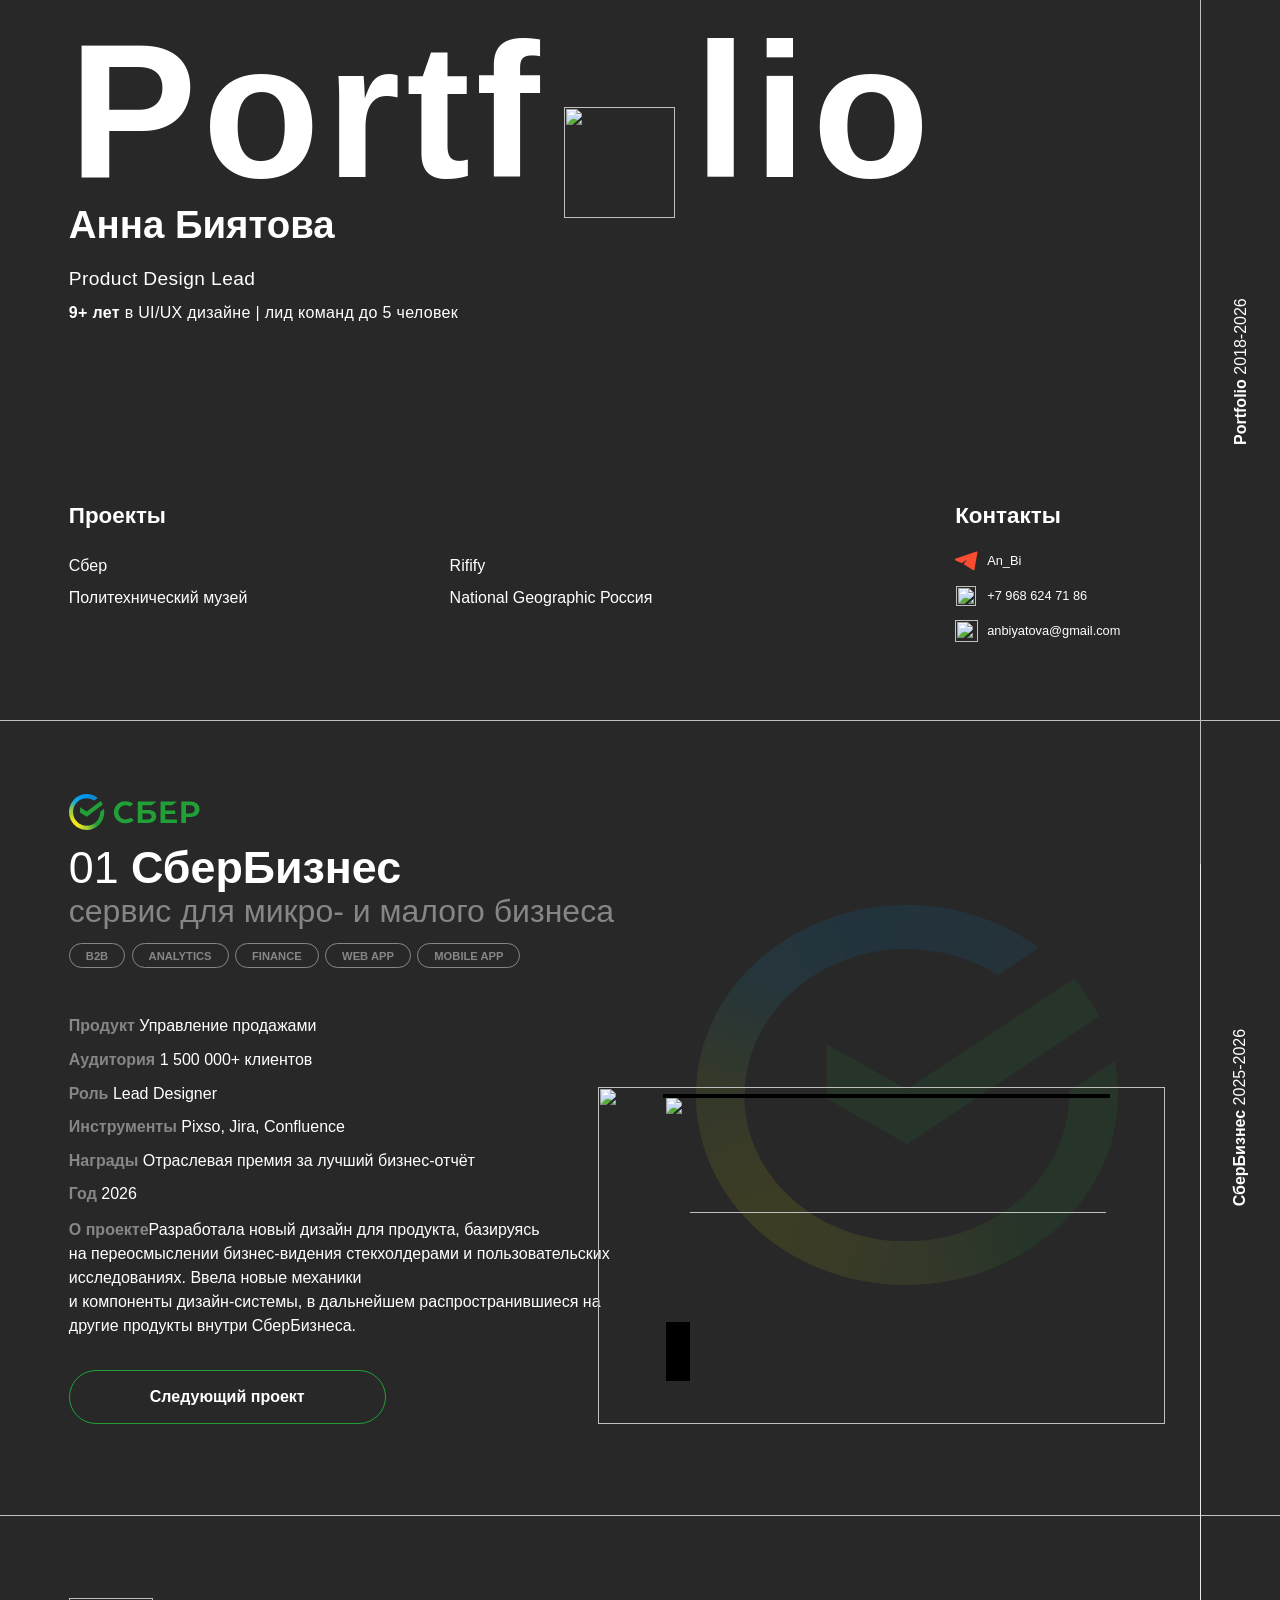
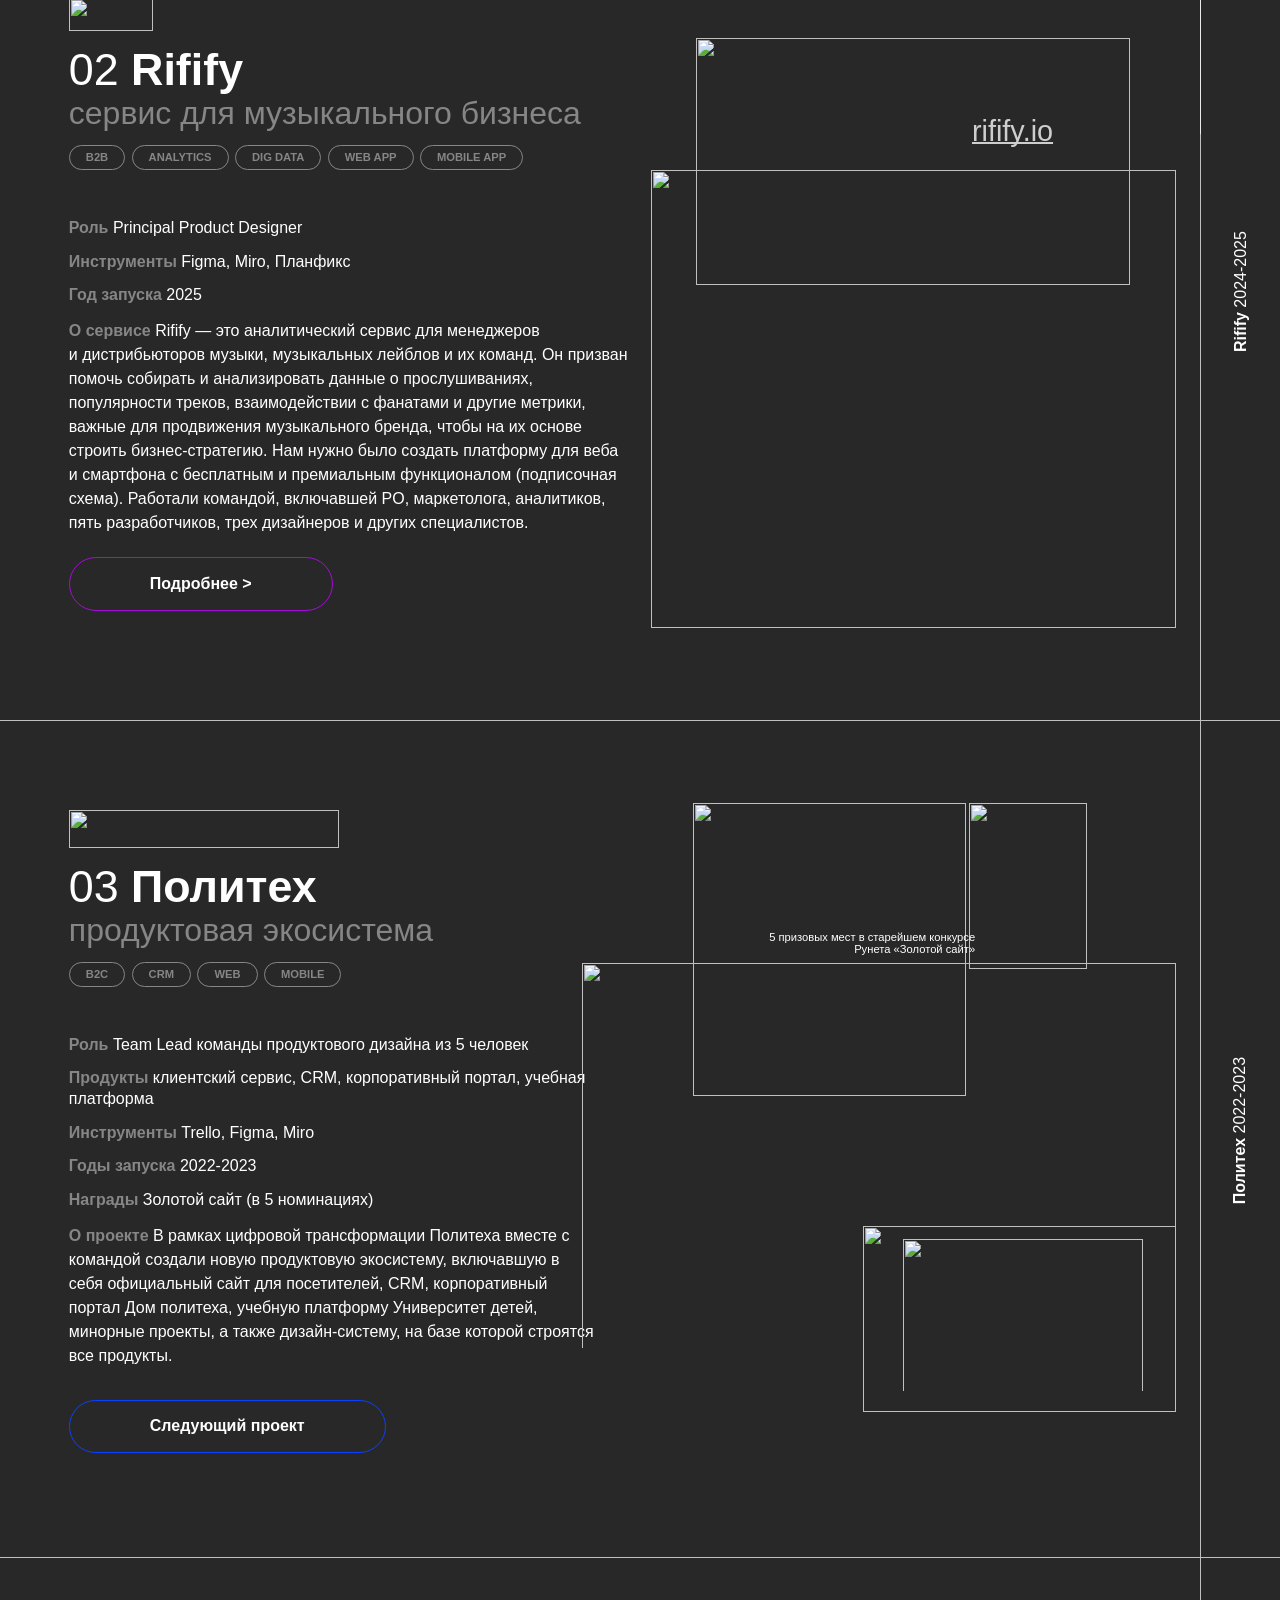
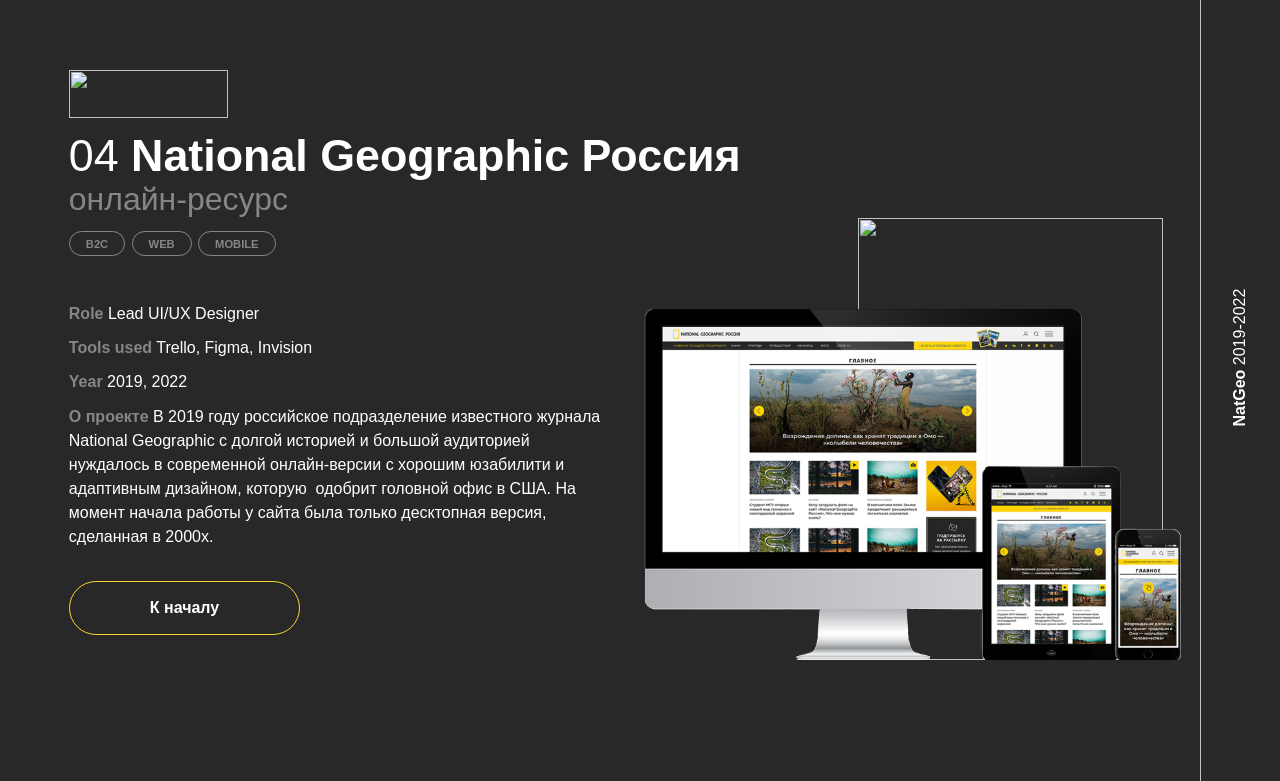
==== index.html @ c937d4e0 "Add portfolio pages and styles" ====
<!doctype html>
<html lang="ru">
<head>
<meta charset="utf-8">
<meta name="viewport" content="width=device-width,initial-scale=1">
<title>Анна Биятова — Portfolio</title>
<link rel="stylesheet" href="layout.css">
<link rel="stylesheet" href="site.css">
</head>
<body class="home" id="top">
<div class="viewport">
<main class="f1" data-node-id="2047:1017" data-name="Start">
<div class="f2" data-node-id="2047:1018">
<div class="f3">
<img alt="" class="f4" src="da7af852-7161-42c7-ad03-e3b5329ed89d.svg" />
</div>
</div>
<div class="f5" data-node-id="2047:1022">
<div class="f6">
<div class="f7">
<div class="f3">
<img alt="" class="f4" src="6fd80444-2861-4671-a090-51fae279c91d.svg" />
</div>
</div>
</div>
</div>
<div class="f8" data-node-id="2047:1023">
<div class="f6">
<div class="f7">
<div class="f3">
<img alt="" class="f4" src="6fd80444-2861-4671-a090-51fae279c91d.svg" />
</div>
</div>
</div>
</div>
<div class="f9" data-node-id="2047:1024">
<div class="f6">
<div class="f7">
<div class="f3">
<img alt="" class="f4" src="6fd80444-2861-4671-a090-51fae279c91d.svg" />
</div>
</div>
</div>
</div>
<div class="f10" data-node-id="2047:1025">
<div class="f6">
<div class="f7">
<div class="f3">
<img alt="" class="f4" src="6fd80444-2861-4671-a090-51fae279c91d.svg" />
</div>
</div>
</div>
</div>
<div class="f11" data-node-id="2047:1026">
<div class="f12">
<p class="f13"><span class="f14">Portfolio</span><span class="f15"> 2018-2026</span></p>
</div>
</div>
<div class="f16" data-node-id="2047:1027">
<div class="f3">
<img alt="" class="f4" src="08860b7c-ce26-485e-bb1d-e3747defd88d.svg" />
</div>
</div>
<div class="f17" data-node-id="2047:1028">
<div class="f12">
<p class="f13"><span class="f14">СберБизнес</span><span class="f15"> 2025-2026</span></p>
</div>
</div>
<div class="f18" data-node-id="2047:1029">
<div class="f3">
<img alt="" class="f4" src="da7af852-7161-42c7-ad03-e3b5329ed89d.svg" />
</div>
</div>
<div class="f19" data-node-id="2047:1030">
<div class="f12">
<p class="f13"><span class="f14">Rifify</span><span class="f15"> 2024-2025</span></p>
</div>
</div>
<div class="f20" data-node-id="2047:1031">
<div class="f3">
<img alt="" class="f4" src="da7af852-7161-42c7-ad03-e3b5329ed89d.svg" />
</div>
</div>
<div class="f21" data-node-id="2047:1032">
<div class="f12">
<p class="f13"><span class="f14">Политех</span><span class="f15"> 2022-2023</span></p>
</div>
</div>
<div class="f22" data-node-id="2047:1033">
<div class="f3">
<img alt="" class="f4" src="da7af852-7161-42c7-ad03-e3b5329ed89d.svg" />
</div>
</div>
<div class="f23" data-node-id="2047:1034">
<div class="f12">
<p class="f13"><span class="f14">NatGeo</span><span class="f15"> 2019-2022</span></p>
</div>
</div>
<div class="f24" data-node-id="2047:1035">
<div class="f25" data-node-id="2047:1036">
<div class="f26" data-node-id="2047:1037">
<div class="f27" data-node-id="2047:1038">
<div class="f28" data-node-id="2047:1039">
<div class="f26" data-node-id="2047:1040">
<h1 class="f29" data-node-id="2047:1041" aria-label="Portfolio"><span class="f30">Portf</span><span class="f31">   </span><span class="f30">lio</span></h1>
</div>
</div>
</div>
<div class="f32" data-node-id="2047:1042">
<div class="f33" data-node-id="2047:1044">
<p class="f34" data-node-id="2047:1045" style="font-variation-settings:&quot;CTGR&quot; 0, &quot;wdth&quot; 100">Анна Биятова</p><p class="f35" data-node-id="2047:1046">Product Design Lead</p>
</div>
<div class="f26" data-node-id="4001:382">
<p class="f36" data-node-id="4001:383"><span class="f37">9+ лет</span><span class="f15"> в UI/UX дизайне | лид команд до 5 человек</span></p>
</div>
</div>
</div>
<div class="f38" data-node-id="2047:1047"></div>
</div>
<div class="f39" data-node-id="2047:1055">
<div class="f40" data-node-id="2047:1056">
<div class="f41" data-node-id="2047:1057">
<p class="f42" data-node-id="2047:1058" style="font-variation-settings:&quot;CTGR&quot; 0, &quot;wdth&quot; 100">Проекты</p>
<div class="f43" data-node-id="2047:1059">
<p class="f44"><a href="#sber">Сбер</a></p><p class="f45"><a href="#polytech">Политехнический музей</a></p>
</div>
</div>
<div class="f46" data-node-id="2047:1060">
<p class="f47" data-node-id="2047:1061">Проекты</p>
<div class="f48" data-node-id="2047:1062">
<p class="f44"><a href="#rifify">Rifify</a></p><p class="f45"><a href="#natgeo">National Geographic Россия</a></p>
</div>
</div>
</div>
<div class="f49" data-node-id="2047:1063">
<p class="f50" data-node-id="2047:1064" style="font-variation-settings:&quot;CTGR&quot; 0, &quot;wdth&quot; 100">Контакты</p>
<div class="f51" data-node-id="2047:1065">
<a class="f52" href="https://t.me/An_Bi" data-node-id="2047:1066" target="_blank" rel="noopener noreferrer">
<div class="f53" data-node-id="2047:1067" data-name="telegram-svgrepo-com">
<img alt="" class="f54" src="001ab594-4d17-4b4a-ab7c-1ea03baa611d.svg" />
</div>
<div class="f55" data-node-id="2047:1069" data-name="link">
<p class="f56" data-node-id="I2047:1069;180:2139">An_Bi</p>
</div>
</a>
<a class="f52" href="https://api.whatsapp.com/send/?phone=79686247186&text&type=phone_number&app_absent=0" data-node-id="2047:1070" target="_blank" rel="noopener noreferrer">
<div class="f57" data-node-id="2047:1071" data-name="whatsapp-128-svgrepo-com">
<div class="f58" data-node-id="2047:1072" data-name="Page-1">
<div class="f58" data-node-id="2047:1073" data-name="Dribbble-Light-Preview">
<div class="f59" data-node-id="2047:1074" data-name="icons">
<img alt="" class="f54" src="ca8f4369-dca5-4f45-bd1b-74a5c559472d.svg" />
</div>
</div>
</div>
</div>
<div class="f60" data-node-id="2047:1076" data-name="link">
<p class="f61" data-node-id="I2047:1076;180:2139">+7 968 624 71 86</p>
</div>
</a>
<a class="f52" href="mailto:anbiyatova@gmail.com" data-node-id="2047:1077" target="_self">
<div class="f53" data-node-id="2047:1078" data-name="mail-svgrepo-com">
<img alt="" class="f54" src="e4c9ae43-b324-40a4-84cc-43823dce5b77.svg" />
</div>
<div class="f62" data-node-id="2047:1080" data-name="link">
<p class="f63" data-node-id="I2047:1080;180:2139">anbiyatova@gmail.com</p>
</div>
</a>
</div>
</div>
</div>
</div>
<div class="f64" data-node-id="2047:1081">
<img alt="" class="f54" src="06a53d5c-e60c-409f-b4ef-c276e2f2939c.svg" />
</div>
<section class="f65" data-node-id="2047:1093" data-name="hero" id="sber">
<div class="f66" data-node-id="2047:1094" data-name="title">
<div class="f67" data-node-id="2047:1095" data-name="sber-business-horizontal-logo 1">
<div class="f68" data-node-id="2047:1096" data-name="Group">
<img alt="" class="f54" src="17e12ea3-d202-43f3-8b96-3aa7c4c70700.svg" />
</div>
</div>
<div class="f69" data-node-id="2047:1104">
<p class="f70"><span class="f71" style="font-variation-settings:&quot;CTGR&quot; 0, &quot;wdth&quot; 100">01</span><span class="f72" style="font-variation-settings:&quot;CTGR&quot; 0, &quot;wdth&quot; 100">&nbsp;СберБизнес</span></p><p class="f73">сервис для микро- и малого бизнеса</p>
</div>
<div class="f74" data-node-id="2047:1105">
<div class="f75" data-node-id="2047:1106">
<p class="f76" data-node-id="2047:1107" style="font-variation-settings:&quot;wdth&quot; 100">B2В</p>
</div>
<div class="f75" data-node-id="2047:1108">
<p class="f76" data-node-id="2047:1109" style="font-variation-settings:&quot;wdth&quot; 100">ANALYTICS</p>
</div>
<div class="f75" data-node-id="2047:1110">
<p class="f76" data-node-id="2047:1111" style="font-variation-settings:&quot;wdth&quot; 100">FINANCE</p>
</div>
<div class="f75" data-node-id="2047:1112">
<p class="f76" data-node-id="2047:1113" style="font-variation-settings:&quot;wdth&quot; 100">WEB APP</p>
</div>
<div class="f75" data-node-id="2047:1114">
<p class="f76" data-node-id="2047:1115" style="font-variation-settings:&quot;wdth&quot; 100">MOBILE APP</p>
</div>
</div>
</div>
<div class="f77" data-node-id="2047:1116">
<div class="f78" data-node-id="2047:1117">
<div class="f79" data-node-id="2047:1118">
<p class="f80" data-node-id="2047:1119"><span class="f81">Продукт</span><span class="f82"> Управление продажами</span></p><p class="f80" data-node-id="2047:1120"><span class="f81">Аудитория </span><span class="f82">1 500 000+ клиентов</span></p><p class="f80" data-node-id="2047:1121"><span class="f81">Роль</span><span class="f82"> Lead Designer</span></p><p class="f80" data-node-id="2047:1122"><span class="f81">Инструменты</span><span class="f82"> Pixso, Jira, Confluence</span></p><p class="f80" data-node-id="2047:1123"><span class="f81">Награды</span><span class="f82"> Отраслевая премия за лучший бизнес-отчёт</span></p><p class="f80" data-node-id="2047:1124"><span class="f81">Год</span><span class="f82"> 2026</span></p><p class="f83" data-node-id="2047:1125"><span class="f84">О проекте</span><span class="f85">Разработала новый дизайн для продукта, базируясь на переосмыслении бизнес-видения стекхолдерами и пользовательских исследованиях. Ввела новые механики<br>и компоненты дизайн-системы, в дальнейшем распространившиеся на другие продукты внутри СберБизнеса.
</span></p>
</div>
<a class="f86" href="#rifify" data-node-id="2047:1126" data-name="button">
<p class="f87" data-node-id="I2047:1126;31:8">Следующий проект</p>
</a>
</div>
<div class="f88" data-node-id="2047:1127" data-name="Component 1">
<img alt="" class="f89" src="e1b7364a-5631-4567-bfed-008672aa1a80.png" />
<div class="f90" data-node-id="2047:1129" data-name="D_Main_last_update_1 2">
<div class="f91">
<img alt="" class="f92" src="4f2e4fcf-0163-44a6-a79d-120ae1b793f3.png" />
</div>
</div>
<div class="f93" data-node-id="2047:1130" data-name="D_Main_last_update_1 1">
<div class="f91">
<img alt="" class="f94" src="467f9134-5fda-4649-8f85-e2f0ce58d461.png" />
</div>
</div>
<div class="f95" data-node-id="2047:1131"></div>
<div class="f96" data-node-id="2047:1132"></div>
</div>
</div>
<div class="mobile-art" aria-hidden="true">
<div class="f64" data-art-node="2047:1081">
<img alt="" class="f54" src="06a53d5c-e60c-409f-b4ef-c276e2f2939c.svg" />
</div>
<div class="art-sber f88" data-art-node="2047:1127" data-name="Component 1">
<img alt="" class="f89" src="e1b7364a-5631-4567-bfed-008672aa1a80.png" />
<div class="f90" data-art-node="2047:1129" data-name="D_Main_last_update_1 2">
<div class="f91">
<img alt="" class="f92" src="4f2e4fcf-0163-44a6-a79d-120ae1b793f3.png" />
</div>
</div>
<div class="f93" data-art-node="2047:1130" data-name="D_Main_last_update_1 1">
<div class="f91">
<img alt="" class="f94" src="467f9134-5fda-4649-8f85-e2f0ce58d461.png" />
</div>
</div>
<div class="f95" data-art-node="2047:1131"></div>
<div class="f96" data-art-node="2047:1132"></div>
</div>
</div>
</section>
<div class="f97" data-node-id="2047:1133">
<img alt="" class="f54" height="139" src="f00d699c-cee5-4345-8985-4cddf7796972.png" width="139" />
</div>
<div class="f98" data-node-id="2047:1157">
<div class="f99" data-node-id="2047:1090" data-name="Group">
<img alt="" class="f54" src="ce92cae7-5cc9-4928-95b6-e8f95a93dc6c.svg" />
</div>
<div class="f100" data-node-id="2047:1159" data-name="iphoneWelcomeScreen 1">
<img alt="" class="f101" src="243d34ae-df99-4a51-b68a-6b4bcff3426e.png" />
</div>
</div>
<section class="f102" data-node-id="2047:1134" data-name="hero" id="rifify">
<div class="f66" data-node-id="2047:1135" data-name="title">
<div class="f103" data-node-id="2047:1136" data-name="logo">
<img alt="" class="f54" src="bb40cdf7-cda1-4123-b1cc-fa6afe7eec54.svg" />
</div>
<div class="f104" data-node-id="2047:1137">
<p class="f70"><span class="f71">02</span><span class="f72">&nbsp;Rifify</span></p><p class="f105">сервис для музыкального бизнеса</p>
</div>
<div class="f74" data-node-id="2047:1138">
<div class="f75" data-node-id="2047:1139">
<p class="f76" data-node-id="2047:1140" style="font-variation-settings:&quot;wdth&quot; 100">B2В</p>
</div>
<div class="f75" data-node-id="2047:1141">
<p class="f76" data-node-id="2047:1142" style="font-variation-settings:&quot;wdth&quot; 100">ANALYTICS</p>
</div>
<div class="f75" data-node-id="2047:1143">
<p class="f76" data-node-id="2047:1144" style="font-variation-settings:&quot;wdth&quot; 100">DIG DATA</p>
</div>
<div class="f75" data-node-id="2047:1145">
<p class="f76" data-node-id="2047:1146" style="font-variation-settings:&quot;wdth&quot; 100">WEB APP</p>
</div>
<div class="f75" data-node-id="2047:1147">
<p class="f76" data-node-id="2047:1148" style="font-variation-settings:&quot;wdth&quot; 100">MOBILE APP</p>
</div>
</div>
</div>
<div class="f106" data-node-id="2047:1149">
<div class="f107" data-node-id="2047:1150">
<div class="f79" data-node-id="2047:1151">
<p class="f108" data-node-id="2047:1152"><span class="f81">Роль</span><span class="f82"> Principal Product Designer</span></p><p class="f108" data-node-id="2047:1153"><span class="f81">Инструменты</span><span class="f82"> Figma, Miro, Планфикс</span></p><p class="f108" data-node-id="2047:1154"><span class="f81">Год запуска</span><span class="f82"> 2025</span></p><p class="f109" data-node-id="2047:1155"><span class="f84">О сервисе</span><span class="f85"> Rifify — это аналитический сервис для менеджеров и дистрибьюторов музыки, музыкальных лейблов и их команд. Он призван помочь собирать и анализировать данные о прослушиваниях, популярности треков, взаимодействии с фанатами и другие метрики, важные для продвижения музыкального бренда, чтобы на их основе строить бизнес-стратегию. Нам нужно было создать платформу для веба и смартфона с бесплатным и премиальным функционалом (подписочная схема). Работали командой, включавшей PO, маркетолога, аналитиков, пять разработчиков, трех дизайнеров и других специалистов.</span></p>
</div>
<a class="f110" href="rifify.html" data-node-id="2047:1156" data-name="button">
<p class="f87" data-node-id="I2047:1156;31:8">Подробнее &gt;</p>
</a>
</div>
</div>
<a class="f111" href="https://rifify.io" data-node-id="2047:1163" target="_blank" rel="noopener noreferrer">
<p class="f112">rifify.io</p>
</a>
<div class="mobile-art" aria-hidden="true">
<div class="f99" data-art-node="2047:1090" data-name="Group">
<img alt="" class="f54" src="ce92cae7-5cc9-4928-95b6-e8f95a93dc6c.svg" />
</div>
<div class="f100" data-art-node="2047:1159" data-name="iphoneWelcomeScreen 1">
<img alt="" class="f101" src="243d34ae-df99-4a51-b68a-6b4bcff3426e.png" />
</div>
</div>
</section>
<div class="f113" data-node-id="2047:1164" data-name="Vector">
<img alt="" class="f54" src="5a79a645-68f1-41d5-817a-1aee8416ebf0.svg" />
</div>
<section class="f114" data-node-id="2047:1165" data-name="поли" id="polytech">
<div class="f66" data-node-id="2047:1166" data-name="title">
<div class="f115" data-node-id="2047:1167" data-name="image-1de16db8-85b5-4d78-8180-da1f3745b1a0 1">
<img alt="" class="f89" src="de4b880d-7076-45f5-b7cd-0b7564033894.png" />
</div>
<div class="f69" data-node-id="2047:1168">
<p class="f70"><span class="f71" style="font-variation-settings:&quot;CTGR&quot; 0, &quot;wdth&quot; 100">03</span><span class="f72" style="font-variation-settings:&quot;CTGR&quot; 0, &quot;wdth&quot; 100">&nbsp;Политех</span></p><p class="f73">продуктовая экосистема</p>
</div>
<div class="f74" data-node-id="2047:1169">
<div class="f75" data-node-id="2047:1170">
<p class="f76" data-node-id="2047:1171" style="font-variation-settings:&quot;wdth&quot; 100">B2C</p>
</div>
<div class="f75" data-node-id="2047:1172">
<p class="f76" data-node-id="2047:1173" style="font-variation-settings:&quot;wdth&quot; 100">CRM</p>
</div>
<div class="f75" data-node-id="2047:1174">
<p class="f76" data-node-id="2047:1175" style="font-variation-settings:&quot;wdth&quot; 100">WEB</p>
</div>
<div class="f75" data-node-id="2047:1176">
<p class="f76" data-node-id="2047:1177" style="font-variation-settings:&quot;wdth&quot; 100">MOBILE</p>
</div>
</div>
</div>
<div class="f116" data-node-id="2047:1178">
<div class="f79" data-node-id="2051:1266">
<p class="f80" data-node-id="2047:1179"><span class="f81">Роль</span><span class="f82"> Team Lead команды продуктового дизайна из 5 человек</span></p><p class="f80" data-node-id="2047:1180"><span class="f81">Продукты</span><span class="f82"> клиентский сервис, CRM, корпоративный портал, учебная платформа</span></p><p class="f80" data-node-id="2047:1181"><span class="f81">Инструменты</span><span class="f82"> Trello, Figma, Miro</span></p><p class="f80" data-node-id="2047:1182"><span class="f81">Годы запуска</span><span class="f82"> 2022-2023</span></p><p class="f80" data-node-id="2047:1183"><span class="f81">Награды</span><span class="f82"> Золотой сайт (в 5 номинациях)</span></p><p class="f80" data-node-id="2047:1184"><span class="f84">О проекте</span><span class="f85"> В рамках цифровой трансформации Политеха вместе с командой создали новую продуктовую экосистему, включавшую в себя официальный сайт для посетителей, CRM, корпоративный портал Дом политеха, учебную платформу Университет детей, минорные проекты, а также дизайн-систему, на базе которой строятся все продукты.</span></p>
</div>
<a class="f117" href="#natgeo" data-node-id="2047:1185" data-name="button">
<p class="f87" data-node-id="I2047:1185;31:8">Следующий проект</p>
</a>
</div>
<div class="mobile-art" aria-hidden="true">
<div class="f118" data-art-node="2051:1270" data-name="поли">
<div class="f119" data-art-node="2047:1019" data-name="поли лого">
<img alt="" class="f54" src="a3772767-14fb-483c-8dc1-031ba56a9eb6.svg" />
</div>
<div class="f118" data-art-node="2051:1269">
<div class="f120" data-art-node="2047:1160" data-name="image-f754097a-fd1a-43c1-a471-1ed058cca6fb 1">
<div class="f91">
<img alt="" class="f121" src="8bb0ec66-418c-496b-a155-def0eb232dc6.png" />
</div>
</div>
<div class="f122" data-art-node="2047:1161" data-name="image-715d4e4f-3738-4189-bc31-2fa781661f53 1">
<img alt="" class="f89" src="d41c2b55-ba94-4453-8811-97d557f66e8d.png" />
</div>
<p class="f123" data-art-node="2047:1162" style="font-variation-settings:&quot;wdth&quot; 100"><span class="f124">5 призовых мест в старейшем конкурсе Рунета «Золотой сайт</span><span class="f124">»</span></p>
</div>
<div class="f125" data-art-node="2047:1186" data-name="Component 1">
<img alt="" class="f89" src="30738373-e40d-4c0f-a5ce-83058ffbd4fb.png" />
<div class="f126" data-art-node="2047:1188" data-name="D_Main_last_update_1 1">
<div class="f91">
<img alt="" class="f127" src="6afc70b4-7538-4f74-ad9f-6e13954ba963.png" />
</div>
</div>
</div>
</div>
</div>
</section>
<div class="f118" data-node-id="2051:1270" data-name="поли">
<div class="f119" data-node-id="2047:1019" data-name="поли лого">
<img alt="" class="f54" src="a3772767-14fb-483c-8dc1-031ba56a9eb6.svg" />
</div>
<div class="f118" data-node-id="2051:1269">
<div class="f120" data-node-id="2047:1160" data-name="image-f754097a-fd1a-43c1-a471-1ed058cca6fb 1">
<div class="f91">
<img alt="" class="f121" src="8bb0ec66-418c-496b-a155-def0eb232dc6.png" />
</div>
</div>
<div class="f122" data-node-id="2047:1161" data-name="image-715d4e4f-3738-4189-bc31-2fa781661f53 1">
<img alt="" class="f89" src="d41c2b55-ba94-4453-8811-97d557f66e8d.png" />
</div>
<p class="f123" data-node-id="2047:1162" style="font-variation-settings:&quot;wdth&quot; 100"><span class="f124">5 призовых мест в старейшем конкурсе Рунета «Золотой сайт</span><span class="f124">»</span></p>
</div>
<div class="f125" data-node-id="2047:1186" data-name="Component 1">
<img alt="" class="f89" src="30738373-e40d-4c0f-a5ce-83058ffbd4fb.png" />
<div class="f126" data-node-id="2047:1188" data-name="D_Main_last_update_1 1">
<div class="f91">
<img alt="" class="f127" src="6afc70b4-7538-4f74-ad9f-6e13954ba963.png" />
</div>
</div>
</div>
</div>
<section class="f128" data-node-id="2047:1189" id="natgeo">
<div class="f66" data-node-id="2047:1190" data-name="title">
<div class="f129" data-node-id="2047:1191" data-name="National-Geographic-Logo 1">
<img alt="" class="f54" src="5b05ecb6-cba3-44dd-aba5-63c8cee34114.svg" />
</div>
<div class="f69" data-node-id="2047:1194">
<p class="f70"><span class="f71" style="font-variation-settings:&quot;CTGR&quot; 0, &quot;wdth&quot; 100">04</span><span class="f72" style="font-variation-settings:&quot;CTGR&quot; 0, &quot;wdth&quot; 100">&nbsp;National Geographic Россия</span></p><p class="f73">онлайн-ресурс</p>
</div>
<div class="f74" data-node-id="2047:1195">
<div class="f75" data-node-id="2047:1196">
<p class="f76" data-node-id="2047:1197" style="font-variation-settings:&quot;wdth&quot; 100">B2C</p>
</div>
<div class="f75" data-node-id="2047:1198">
<p class="f76" data-node-id="2047:1199" style="font-variation-settings:&quot;wdth&quot; 100">WEB</p>
</div>
<div class="f75" data-node-id="2047:1200">
<p class="f76" data-node-id="2047:1201" style="font-variation-settings:&quot;wdth&quot; 100">MOBILE</p>
</div>
</div>
</div>
<div class="f130" data-node-id="2047:1202">
<div class="f79" data-node-id="2051:1267">
<p class="f108" data-node-id="2047:1203"><span class="f81">Role</span><span class="f82"> Lead UI/UX Designer</span></p><p class="f108" data-node-id="2047:1204"><span class="f81">Tools used</span><span class="f82"> Trello, Figma, Invision</span></p><p class="f108" data-node-id="2047:1205"><span class="f81">Year</span><span class="f82"> 2019, 2022</span></p><p class="f131" data-node-id="2047:1206"><span class="f84">О проекте</span><span class="f85"> В 2019 году российское подразделение известного журнала National Geographic с долгой историей и большой аудиторией нуждалось в современной онлайн-версии с хорошим юзабилити и адаптивным дизайном, которую  одобрит головной офис в США. На момент начала работы у сайта была только десктопная версия, сделанная в 2000х.</span></p>
</div>
<a class="f132" href="#top" data-node-id="2047:1207" data-name="button">
<p class="f87" data-node-id="I2047:1207;31:8">К началу</p>
</a>
</div>
<div class="f133" data-node-id="2047:1208" data-name="FireShot Capture 022 - Anna Biyatova - [readymag.website] 1">
<div class="f91">
<img alt="" class="f134" src="0546d998-2a47-49d7-b6d1-1dd16161e6b9.png" />
</div>
</div>
<div class="mobile-art" aria-hidden="true">
<div class="f113" data-art-node="2047:1164" data-name="Vector">
<img alt="" class="f54" src="5a79a645-68f1-41d5-817a-1aee8416ebf0.svg" />
</div>
<div class="art-natgeo f133" data-art-node="2047:1208" data-name="FireShot Capture 022 - Anna Biyatova - [readymag.website] 1">
<div class="f91">
<img alt="" class="f134" src="0546d998-2a47-49d7-b6d1-1dd16161e6b9.png" />
</div>
</div>
</div>
</section>
</main>
</div>
</body>
</html>
---- layout.css ----
.f1{background-color:var(--black,#282828);position:relative;width:100%;height:100%}
.f2{position:absolute;height:67.5cqw;left:calc(100% - 6.25cqw);top:0;width:0}
.f3{position:absolute;inset:0 -0.03125cqw}
.f4{display:block;max-width:none;width:100%;height:100%}
.f5{position:absolute;display:flex;height:0;align-items:center;justify-content:center;left:0;top:56.25cqw;width:120.625cqw}
.f6{flex:none;rotate:90deg}
.f7{height:120.625cqw;position:relative;width:0}
.f8{position:absolute;display:flex;height:0;align-items:center;justify-content:center;left:0;top:118.375cqw;width:120.625cqw}
.f9{position:absolute;display:flex;height:0;align-items:center;justify-content:center;left:0;top:181.25cqw;width:120.625cqw}
.f10{position:absolute;display:flex;height:0;align-items:center;justify-content:center;left:0;top:246.625cqw;width:120.625cqw}
.f11{position:absolute;display:flex;height:12.125cqw;align-items:center;justify-content:center;left:calc(100% - 3.875cqw);top:23cqw;width:1.5cqw}
.f12{rotate:-90deg;flex:none}
.f13{word-break:break-word;font-family:"Inter", sans-serif;font-weight:400;line-height:0;font-style:normal;position:relative;font-size:1.25cqw;color:white;white-space:nowrap}
.f14{font-family:"Inter", sans-serif;font-weight:700;line-height:1.2}
.f15{line-height:1.2}
.f16{position:absolute;height:68cqw;left:calc(100% - 6.25cqw);top:67.5cqw;width:0}
.f17{position:absolute;display:flex;height:14.75cqw;align-items:center;justify-content:center;left:calc(100% - 3.875cqw);top:79.9375cqw;width:1.5cqw}
.f18{position:absolute;height:67.5cqw;left:calc(100% - 6.25cqw);top:135.5cqw;width:0}
.f19{position:absolute;display:flex;height:10.25cqw;align-items:center;justify-content:center;left:calc(100% - 3.875cqw);top:142.6875cqw;width:1.5cqw}
.f20{position:absolute;height:67.5cqw;left:calc(100% - 6.25cqw);top:203cqw;width:0}
.f21{position:absolute;display:flex;height:12.375cqw;align-items:center;justify-content:center;left:calc(100% - 3.875cqw);top:207.125cqw;width:1.5cqw}
.f22{position:absolute;height:67.5cqw;left:calc(100% - 6.25cqw);top:270.5cqw;width:0}
.f23{position:absolute;display:flex;height:11.4375cqw;align-items:center;justify-content:center;left:calc(100% - 3.875cqw);top:272.1875cqw;width:1.5cqw}
.f24{position:absolute;align-content:stretch;display:flex;flex-direction:column;height:50.1875cqw;align-items:flex-start;justify-content:space-between;left:5.375cqw;top:0;width:83.5cqw}
.f25{align-content:stretch;display:flex;flex-direction:column;gap:1.5cqw;height:35.125cqw;align-items:flex-start;position:relative;flex-shrink:0}
.f26{align-content:stretch;display:flex;flex-direction:column;align-items:flex-start;position:relative;flex-shrink:0}
.f27{grid-template-columns:max-content;grid-template-rows:max-content;display:inline-grid;line-height:0;margin-bottom:-3.0625cqw;place-items:start;position:relative;flex-shrink:0}
.f28{grid-column:1;align-content:stretch;display:flex;flex-direction:column;align-items:flex-start;margin-left:0;margin-top:0;position:relative;grid-row:1}
.f29{word-break:break-word;font-family:"Montserrat", sans-serif;font-weight:700;line-height:0;font-style:normal;position:relative;flex-shrink:0;font-size:0cqw;color:var(--black,#282828);letter-spacing:0.45cqw;white-space:pre}
.f30{font-family:"Poppins", Montserrat, sans-serif;line-height:normal;font-size:15cqw;color:white}
.f31{font-family:"Poppins", Montserrat, sans-serif;line-height:normal;font-size:15cqw;color:white;letter-spacing:-0.3cqw}
.f32{align-content:stretch;display:flex;flex-direction:column;gap:1cqw;align-items:flex-start;justify-content:flex-end;position:relative;flex-shrink:0}
.f33{word-break:break-word;align-content:stretch;display:flex;flex-direction:column;gap:1.5cqw;align-items:flex-start;line-height:1.2;padding-top:1.5625cqw;position:relative;border-radius:5cqw;flex-shrink:0;color:white;white-space:nowrap}
.f34{font-family:"Poppins", Montserrat, sans-serif;font-weight:600;position:relative;flex-shrink:0;font-size:3cqw;text-align:right}
.f35{font-family:"Poppins", Montserrat, sans-serif;font-style:normal;position:relative;flex-shrink:0;font-size:1.5cqw;letter-spacing:0.03cqw}
.f36{word-break:break-word;font-family:"Inter", sans-serif;font-weight:400;line-height:0;font-style:normal;position:relative;flex-shrink:0;font-size:1.25cqw;color:white;letter-spacing:0.025cqw;white-space:nowrap}
.f37{font-family:"Inter", sans-serif;font-weight:600;line-height:1.2}
.f38{height:1.5cqw;position:relative;flex-shrink:0;width:32.1875cqw}
.f39{align-content:stretch;display:flex;align-items:flex-start;justify-content:space-between;position:relative;flex-shrink:0;width:100%}
.f40{word-break:break-word;align-content:stretch;display:flex;align-items:center;justify-content:space-between;position:relative;flex-shrink:0;width:46.5625cqw}
.f41{align-content:stretch;display:flex;flex-direction:column;gap:1.5625cqw;align-items:flex-start;position:relative;flex-shrink:0;color:white;width:16.8125cqw}
.f42{font-family:"Poppins", Montserrat, sans-serif;font-weight:600;line-height:1.2;position:relative;flex-shrink:0;font-size:1.75cqw;width:100%}
.f43{font-family:"Inter", sans-serif;font-weight:400;line-height:0;font-style:normal;position:relative;flex-shrink:0;font-size:1.25cqw;width:100%}
.f44{line-height:2;margin-bottom:0}
.f45{line-height:2}
.f46{align-content:stretch;display:flex;flex-direction:column;gap:1.5625cqw;align-items:flex-start;font-style:normal;position:relative;flex-shrink:0;width:16.8125cqw}
.f47{font-family:"Inter", sans-serif;font-weight:600;line-height:1.2;position:relative;flex-shrink:0;font-size:1.75cqw;color:rgba(255,255,255,0);width:100%}
.f48{font-family:"Inter", sans-serif;font-weight:400;line-height:0;position:relative;flex-shrink:0;font-size:1.25cqw;color:white;width:100%}
.f49{align-content:stretch;display:flex;flex-direction:column;gap:1.5625cqw;align-items:flex-start;position:relative;flex-shrink:0;width:14.25cqw}
.f50{word-break:break-word;font-family:"Poppins", Montserrat, sans-serif;font-weight:600;line-height:1.2;position:relative;flex-shrink:0;font-size:1.75cqw;color:var(--white,white);width:100%}
.f51{align-content:stretch;cursor:pointer;display:flex;flex-direction:column;gap:1cqw;align-items:flex-start;position:relative;flex-shrink:0;width:100%}
.f52{align-content:stretch;display:flex;gap:0.75cqw;align-items:center;position:relative;flex-shrink:0}
.f53{position:relative;flex-shrink:0;width:1.75cqw;height:1.75cqw}
.f54{position:absolute;display:block;inset:0;max-width:none;width:100%;height:100%}
.f55{height:1.25cqw;position:relative;flex-shrink:0;width:3cqw}
.f56{word-break:break-word;position:absolute;font-family:"Inter", sans-serif;font-weight:400;inset:0 12.5% 5% 0;line-height:normal;font-style:normal;font-size:1cqw;color:var(--white,white);text-align:left;white-space:nowrap}
.f57{overflow:clip;position:relative;flex-shrink:0;width:1.75cqw;height:1.75cqw}
.f58{position:absolute;display:contents;inset:6.25% 7.81% 6.25% 4.69%}
.f59{position:absolute;inset:6.25% 7.81% 6.25% 4.69%}
.f60{height:1.25cqw;position:relative;flex-shrink:0;width:8.125cqw}
.f61{word-break:break-word;position:absolute;font-family:"Inter", sans-serif;font-weight:400;inset:0 -3.08% 5% 0;line-height:normal;font-style:normal;font-size:1cqw;color:var(--white,white);text-align:left;white-space:nowrap}
.f62{height:1.25cqw;position:relative;flex-shrink:0;width:11.75cqw}
.f63{word-break:break-word;position:absolute;font-family:"Inter", sans-serif;font-weight:400;inset:0 6.91% 5% 0;line-height:normal;font-style:normal;font-size:1cqw;color:var(--white,white);text-align:left;white-space:nowrap}
.f64{position:absolute;inset:22.74% 12.63% 67.73% 54.37%}
.f65{position:absolute;align-content:stretch;display:flex;flex-direction:column;gap:3.75cqw;align-items:flex-start;left:5.375cqw;top:62.0625cqw;width:83.5cqw}
.f66{align-content:stretch;display:flex;flex-direction:column;gap:1cqw;align-items:flex-start;position:relative;flex-shrink:0;width:100%}
.f67{height:2.75cqw;overflow:clip;position:relative;flex-shrink:0;width:10.5625cqw}
.f68{position:absolute;height:2.75cqw;left:0;top:0;width:16.75cqw}
.f69{word-break:break-word;font-family:"Montserrat", sans-serif;font-weight:600;line-height:0;min-width:100%;position:relative;flex-shrink:0;font-size:0cqw;color:var(--white,white);width:min-content}
.f70{margin-bottom:0;font-size:3.5cqw}
.f71{font-family:"Poppins", Montserrat, sans-serif;font-weight:200;line-height:normal;color:var(--white,white)}
.f72{font-family:"Poppins", Montserrat, sans-serif;line-height:normal}
.f73{font-family:"Inter", sans-serif;font-weight:400;line-height:normal;font-style:normal;font-size:2.5cqw;color:var(--dark_grey,#868686)}
.f74{align-content:stretch;display:flex;gap:0.5cqw;align-items:flex-start;justify-content:flex-end;position:relative;flex-shrink:0}
.f75{border-width:0.0625cqw;border-color:var(--dark_grey,#868686);border-style:solid;align-content:stretch;display:flex;align-items:center;justify-content:center;padding-inline:1.25cqw;padding-block:0.4375cqw;position:relative;border-radius:2.9375cqw;flex-shrink:0}
.f76{word-break:break-word;font-family:"Open Sans", sans-serif;font-weight:600;line-height:normal;position:relative;flex-shrink:0;font-size:0.875cqw;color:var(--dark_grey,#868686);white-space:nowrap}
.f77{align-content:stretch;display:flex;align-items:flex-end;justify-content:space-between;position:relative;flex-shrink:0;width:85.625cqw}
.f78{align-content:stretch;display:flex;flex-direction:column;gap:2.5cqw;align-items:flex-start;margin-right:-2.5cqw;position:relative;flex-shrink:0;width:43.8125cqw}
.f79{word-break:break-word;align-content:stretch;display:flex;flex-direction:column;font-family:"Montserrat", sans-serif;font-weight:400;gap:1cqw;align-items:flex-start;line-height:0;font-style:normal;position:relative;flex-shrink:0;font-size:1.25cqw;color:var(--white,white);width:100%}
.f80{position:relative;flex-shrink:0;width:100%}
.f81{font-family:"Inter", sans-serif;font-weight:600;line-height:1.3;color:var(--dark_grey,#868686)}
.f82{font-family:"Inter", sans-serif;line-height:1.3}
.f83{position:relative;flex-shrink:0;width:100%;white-space:pre-wrap}
.f84{font-family:"Inter", sans-serif;font-weight:600;line-height:1.5;color:var(--dark_grey,#868686)}
.f85{font-family:"Inter", sans-serif;line-height:1.5}
.f86{border-width:0.125cqw;border-color:#21a038;border-style:solid;align-content:stretch;cursor:pointer;display:flex;gap:0.625cqw;height:4.1875cqw;align-items:center;justify-content:center;padding-inline:6.25cqw;position:relative;border-radius:12.1875cqw;flex-shrink:0}
.f87{word-break:break-word;font-family:"Montserrat", sans-serif;font-weight:600;line-height:normal;position:relative;flex-shrink:0;font-size:1.25cqw;color:var(--white,white);text-align:center;white-space:nowrap}
.f88{height:26.3125cqw;position:relative;flex-shrink:0;width:44.3125cqw}
.f89{position:absolute;inset:0;max-width:none;object-fit:cover;pointer-events:none;width:100%;height:100%}
.f90{position:absolute;aspect-ratio:521/282;left:16.22%;right:10.3%;top:5.375cqw}
.f91{position:absolute;inset:0;overflow:hidden;pointer-events:none}
.f92{position:absolute;height:100.13%;left:-6.14%;max-width:none;top:24.82%;width:106.14%}
.f93{position:absolute;aspect-ratio:550/282;left:12.13%;right:10.3%;top:0.75cqw}
.f94{position:absolute;height:100.71%;left:-0.58%;max-width:none;top:0;width:100.93%}
.f95{position:absolute;background-color:black;height:4.625cqw;left:5.375cqw;top:18.375cqw;width:1.8125cqw}
.f96{position:absolute;background-color:black;height:0.3125cqw;left:5.125cqw;top:0.5625cqw;width:34.875cqw}
.f97{position:absolute;left:calc(33.33% + 10.72937cqw);width:8.6875cqw;height:8.6875cqw;top:8.375cqw}
.f98{position:absolute;display:contents;left:calc(33.33% + 17.54188cqw);top:127.96cqw}
.f99{position:absolute;inset:41.14% 11.75% 52.65% 54.39%}
.f100{position:absolute;height:35.8125cqw;left:calc(33.33% + 17.54188cqw);top:138.25cqw;width:40.99644cqw}
.f101{position:absolute;inset:0;max-width:none;object-fit:contain;pointer-events:none;width:100%;height:100%}
.f102{position:absolute;align-content:stretch;display:flex;flex-direction:column;gap:3.75cqw;align-items:flex-start;left:5.375cqw;top:124.8125cqw;width:86.5cqw}
.f103{height:2.625cqw;position:relative;flex-shrink:0;width:6.615cqw}
.f104{word-break:break-word;font-family:"Montserrat", sans-serif;font-weight:600;line-height:0;min-width:100%;font-style:normal;position:relative;flex-shrink:0;font-size:0cqw;color:var(--white,white);width:min-content}
.f105{font-family:"Inter", sans-serif;font-weight:400;line-height:normal;font-size:2.5cqw;color:var(--dark_grey,#868686)}
.f106{align-content:stretch;display:flex;align-items:flex-start;position:relative;flex-shrink:0;width:100%}
.f107{align-content:stretch;display:flex;flex-direction:column;gap:1.75cqw;align-items:flex-start;position:relative;flex-shrink:0;width:43.8125cqw}
.f108{position:relative;flex-shrink:0;width:52.6875cqw}
.f109{min-width:100%;position:relative;flex-shrink:0;width:min-content}
.f110{border-width:0.125cqw;border-color:#a40dd6;border-style:solid;align-content:stretch;cursor:pointer;display:flex;gap:0.625cqw;height:4.1875cqw;align-items:center;justify-content:center;padding-inline:6.25cqw;position:relative;border-radius:12.1875cqw;flex-shrink:0}
.f111{word-break:break-word;position:absolute;display:block;font-family:"Inter", sans-serif;font-weight:400;line-height:0;left:70.5625cqw;font-style:normal;color:#cecece;font-size:2.25cqw;top:9.1875cqw;white-space:nowrap}
.f112{text-decoration-skip-ink:none;text-underline-position:from-font;cursor:pointer;text-decoration-thickness:from-font;text-decoration-style:solid;line-height:normal;text-decoration-line:underline}
.f113{position:absolute;height:34.5cqw;left:calc(66.67% + 0.333125cqw);top:267.0625cqw;width:23.875cqw}
.f114{position:absolute;align-content:stretch;display:flex;flex-direction:column;gap:3.75cqw;align-items:flex-start;left:5.375cqw;top:188.25cqw;width:86.5cqw}
.f115{height:3cqw;position:relative;flex-shrink:0;width:21.125cqw}
.f116{align-content:stretch;display:flex;flex-direction:column;gap:2.5cqw;align-items:flex-start;position:relative;flex-shrink:0;width:41.125cqw}
.f117{border-width:0.125cqw;border-color:#0c41ff;border-style:solid;align-content:stretch;cursor:pointer;display:flex;gap:0.625cqw;height:4.1875cqw;align-items:center;justify-content:center;padding-inline:6.25cqw;position:relative;border-radius:12.1875cqw;flex-shrink:0}
.f118{position:absolute;display:contents;left:calc(33.33% + 12.16687cqw);top:187.75cqw}
.f119{position:absolute;height:22.875cqw;left:calc(33.33% + 20.78125cqw);top:187.75cqw;width:21.35419cqw}
.f120{position:absolute;height:30.0625cqw;left:calc(33.33% + 12.16687cqw);top:200.25cqw;width:46.375cqw}
.f121{position:absolute;height:108.66%;left:0;max-width:none;top:0.07%;width:100%}
.f122{position:absolute;height:12.958cqw;left:calc(66.67% + 8.99625cqw);top:187.75cqw;width:9.255688cqw}
.f123{translate:-100% 0;word-break:break-word;position:absolute;font-family:"Open Sans", sans-serif;font-weight:600;height:2.0625cqw;line-height:0;left:calc(33.33% + 42.85437cqw);font-style:normal;font-size:0.875cqw;text-align:right;color:white;top:197.7519cqw;width:17cqw}
.f124{font-family:"Inter", sans-serif;font-weight:400;line-height:normal}
.f125{position:absolute;height:14.5cqw;left:calc(66.67% + 0.770625cqw);top:220.8125cqw;width:24.4375cqw}
.f126{position:absolute;aspect-ratio:470/297;left:12.68%;right:10.57%;top:1cqw}
.f127{position:absolute;height:107.44%;left:0;max-width:none;top:-0.02%;width:100%}
.f128{position:absolute;align-content:stretch;display:flex;flex-direction:column;gap:3.75cqw;align-items:flex-start;left:5.375cqw;top:255.5cqw;width:80.5625cqw}
.f129{height:3.6875cqw;position:relative;flex-shrink:0;width:12.4375cqw}
.f130{align-content:stretch;display:flex;flex-direction:column;gap:2.5cqw;align-items:flex-start;position:relative;flex-shrink:0;width:42.125cqw}
.f131{min-width:100%;position:relative;flex-shrink:0;width:min-content;white-space:pre-wrap}
.f132{border-width:0.125cqw;border-color:#fbd42c;border-style:solid;align-content:stretch;cursor:pointer;display:flex;gap:0.625cqw;height:4.1875cqw;align-items:center;justify-content:center;padding-inline:6.25cqw;position:relative;border-radius:12.1875cqw;flex-shrink:0}
.f133{position:absolute;height:27.4375cqw;left:44.5cqw;top:18.625cqw;width:42.375cqw}
.f134{position:absolute;height:100.39%;left:-0.03%;max-width:none;top:0;width:100.06%}
.f135{background-color:white;position:relative;width:100%;height:100%}
.f136{position:absolute;align-content:stretch;display:flex;flex-direction:column;gap:0.625cqw;align-items:flex-start;left:9.4375cqw;top:239.6875cqw;width:80cqw}
.f137{height:0;position:relative;flex-shrink:0;width:100%}
.f138{position:absolute;inset:-0.125cqw 0 0 0}
.f139{word-break:break-word;font-family:"Montserrat", sans-serif;font-weight:400;line-height:0;position:relative;flex-shrink:0;font-size:0cqw;color:var(--black,#282828);width:69.9375cqw;white-space:pre-wrap}
.f140{font-family:"Montserrat", sans-serif;font-weight:600;line-height:1.5;margin-bottom:0;font-size:1.75cqw;color:var(--red,#f94c31)}
.f141{line-height:1.5;margin-bottom:0;font-size:1.25cqw}
.f142{line-height:1.5;font-size:1.25cqw}
.f143{position:absolute;align-content:stretch;display:flex;flex-direction:column;gap:2.1875cqw;align-items:flex-start;justify-content:flex-end;left:9.4375cqw;top:136.0625cqw;width:80cqw}
.f144{align-content:stretch;display:flex;flex-direction:column;gap:0.5cqw;align-items:flex-start;justify-content:flex-end;position:relative;flex-shrink:0;width:100%}
.f145{height:0;position:relative;flex-shrink:0;width:80cqw}
.f146{word-break:break-word;font-family:"Montserrat", sans-serif;font-weight:600;line-height:1.5;position:relative;flex-shrink:0;font-size:1.75cqw;color:var(--red,#f94c31);white-space:nowrap}
.f147{align-content:stretch;display:flex;height:94.1875cqw;align-items:flex-end;justify-content:space-between;position:relative;flex-shrink:0;width:80cqw}
.f148{align-content:stretch;display:flex;flex-direction:column;height:94.1875cqw;align-items:flex-start;justify-content:space-between;position:relative;flex-shrink:0;width:36.5cqw}
.f149{aspect-ratio:2075/4096;position:relative;border-radius:0.5cqw;flex-shrink:0;width:100%}
.f150{position:absolute;inset:0;max-width:none;object-fit:cover;pointer-events:none;border-radius:0.5cqw;width:100%;height:100%}
.f151{aspect-ratio:3840/2160;position:relative;border-radius:0.5cqw;flex-shrink:0;width:100%}
.f152{align-content:stretch;display:flex;flex-direction:column;height:100%;align-items:flex-start;justify-content:space-between;position:relative;flex-shrink:0;width:41.5625cqw}
.f153{aspect-ratio:3840/3974;position:relative;border-radius:0.5cqw;flex-shrink:0;width:100%}
.f154{position:absolute;align-content:stretch;display:flex;flex-direction:column;gap:0.875cqw;align-items:flex-start;left:9.4375cqw;top:72.3125cqw;width:80cqw}
.f155{height:0;position:relative;flex-shrink:0;width:79.964cqw}
.f156{align-content:stretch;display:flex;gap:0.4375cqw;align-items:flex-end;position:relative;flex-shrink:0;width:100%}
.f157{word-break:break-word;font-family:"Montserrat", sans-serif;font-weight:400;line-height:0;position:relative;flex-shrink:0;font-size:0cqw;color:var(--black,#282828);width:46.9375cqw}
.f158{font-family:"Montserrat", sans-serif;font-weight:600;line-height:1.5;margin-bottom:0;font-size:1.75cqw;color:var(--red,#f94c31);white-space:pre-wrap}
.f159{line-height:1.5;margin-bottom:0;font-size:1.25cqw;white-space:pre-wrap}
.f160{list-style-type:decimal;margin-bottom:0}
.f161{margin-inline-start:calc(var(--list-marker-font-size,0)*1.5*1)}
.f162{word-break:break-word;font-family:"Montserrat", sans-serif;font-weight:600;line-height:1.5;font-size:1.25cqw}
.f163{list-style-type:disc;margin-bottom:0}
.f164{margin-bottom:0;margin-inline-start:calc(var(--list-marker-font-size,0)*1.5*1)}
.f165{margin-bottom:0;font-size:1.25cqw;white-space:pre-wrap}
.f166{line-height:1.5;color:var(--main-red,#f94c31)}
.f167{line-height:1.5}
.f168{font-size:1.25cqw;white-space:pre-wrap}
.f169{align-content:stretch;display:flex;flex-direction:column;gap:3.0625cqw;align-items:center;position:relative;flex-shrink:0;width:35.3125cqw}
.f170{height:19.875cqw;position:relative;flex-shrink:0;width:31.125cqw}
.f171{aspect-ratio:3600/2800;position:relative;flex-shrink:0;width:100%}
.f172{position:absolute;align-content:stretch;display:flex;flex-direction:column;gap:5cqw;align-items:flex-start;left:9.4375cqw;top:10.625cqw;width:80cqw}
.f173{word-break:break-word;font-family:"Montserrat", sans-serif;font-weight:600;line-height:0;min-width:100%;position:relative;flex-shrink:0;font-size:0cqw;color:var(--black,#282828);width:min-content}
.f174{font-family:"Montserrat", sans-serif;font-weight:400;line-height:normal;font-size:3.5cqw}
.f175{line-height:normal;font-size:3.5cqw}
.f176{background-color:#ffe5e1;align-content:stretch;display:flex;align-items:center;justify-content:center;padding-inline:1.25cqw;padding-block:0.4375cqw;position:relative;border-radius:2.9375cqw;flex-shrink:0}
.f177{word-break:break-word;font-family:"Open Sans", sans-serif;font-weight:600;line-height:normal;position:relative;flex-shrink:0;color:#f94c31;font-size:0.875cqw;white-space:nowrap}
.f178{align-content:stretch;display:flex;align-items:flex-start;position:relative;flex-shrink:0}
.f179{word-break:break-word;align-content:stretch;display:flex;flex-direction:column;font-family:"Montserrat", sans-serif;font-weight:400;gap:1.875cqw;align-items:flex-start;line-height:0;position:relative;flex-shrink:0;font-size:1.25cqw;color:var(--black,#282828);width:100%}
.f180{font-family:"Montserrat", sans-serif;font-weight:600;line-height:1.3;color:var(--red,#f94c31)}
.f181{line-height:1.3}
.f182{font-family:"Montserrat", sans-serif;font-weight:600;line-height:1.5;color:var(--red,#f94c31)}
.f183{background-color:var(--miscellaneous/floating-tab---pill-fill,white);border-width:0.125cqw;border-color:#f94c31;border-style:solid;align-content:stretch;cursor:pointer;display:flex;gap:0.625cqw;height:4.1875cqw;align-items:center;justify-content:center;padding-inline:6.25cqw;position:relative;border-radius:0.5cqw;flex-shrink:0;width:24.75cqw}
.f184{word-break:break-word;font-family:"Montserrat", sans-serif;font-weight:600;line-height:normal;position:relative;flex-shrink:0;color:#f94c31;font-size:1.25cqw;text-align:center;white-space:nowrap}
.f185{grid-template-columns:max-content;grid-template-rows:max-content;display:inline-grid;line-height:0;place-items:start;position:relative;flex-shrink:0}
.f186{grid-column:1;height:35.8125cqw;margin-left:0;margin-top:0;position:relative;grid-row:1;width:40.99644cqw}
.f187{translate:-50% 0;position:absolute;background-color:var(--miscellaneous/floating-tab---pill-fill,white);border-width:0.125cqw;border-color:#f94c31;border-style:solid;align-content:stretch;display:flex;gap:0.625cqw;height:4.3125cqw;align-items:center;justify-content:center;left:50%;padding-inline:6.25cqw;border-radius:0.5cqw;top:254.375cqw}
.f188{position:absolute;bottom:0;height:263cqw;left:50%;pointer-events:none;top:1.25cqw}
.f189{translate:-50% 0;background-color:#282828;align-content:center;display:flex;flex-wrap:wrap;align-items:center;justify-content:space-between;padding-left:2.5cqw;pointer-events:auto;padding-right:1.5cqw;padding-block:1cqw;border-radius:2.5cqw;position:sticky;top:0;width:87.5cqw}
.f190{align-content:stretch;display:flex;gap:1cqw;align-items:center;position:relative;flex-shrink:0}
.f191{align-content:stretch;display:flex;gap:0.625cqw;align-items:center;justify-content:center;padding-inline:1cqw;padding-block:0.75cqw;position:relative;border-radius:0.5cqw;flex-shrink:0}
.f192{position:relative;flex-shrink:0;width:1.5cqw;height:1.5cqw}
.f193{word-break:break-word;font-family:"Montserrat", sans-serif;font-weight:600;line-height:normal;overflow:hidden;position:relative;flex-shrink:0;font-size:0.875cqw;color:var(--white,white);text-align:center;text-overflow:ellipsis;white-space:nowrap}
.f194{align-content:stretch;display:flex;gap:1.25cqw;align-items:center;justify-content:flex-end;position:relative;flex-shrink:0}
.f195{align-content:stretch;cursor:pointer;display:flex;gap:0.75cqw;align-items:center;position:relative;flex-shrink:0}
.f196{height:1.25cqw;position:relative;flex-shrink:0;width:3.875cqw}
.f197{word-break:break-word;position:absolute;font-family:"Inter", sans-serif;font-weight:400;inset:0 8.06% 5% 0;line-height:normal;font-style:normal;font-size:1cqw;color:var(--white,white);text-align:left;white-space:nowrap}
.f198{position:relative;flex-shrink:0;width:2.5cqw;height:2.5cqw}
---- site.css ----
@import url("fonts.css");

:root {
  --black: #282828;
  --red: #f94c31;
  --dark_grey: #868686;
  --white: #fff;
}
*, *::before, *::after { box-sizing: border-box; border: 0 solid; }
body { margin: 0; font-family: Montserrat, sans-serif; color: var(--black); }
p, h1, h2, ul, ol { margin: 0; font-weight: inherit; }
ol, ul { padding: 0; }
li { list-style-position: outside; }
a { color: inherit; text-decoration: none; }
a:focus-visible { outline: 2px solid currentColor; outline-offset: 4px; }
a:hover p, a:hover:not(:has(p)) { text-decoration: underline; }
img { vertical-align: middle; }
.home { background: #282828; }
.viewport { width: min(100%, 1600px); margin-inline: auto; container-type: inline-size; }
.home main { height: 311cqw; overflow: clip; }
.case main { height: 264.25cqw; }
[data-node-id="408:895"] li { font-size: 1.25cqw; line-height: 1.5; margin-inline-start: 1.875cqw; }
[data-node-id="2047:1133"] { pointer-events: none; }
[data-node-id="2051:1506"] { z-index: 2; }
.mobile-art { display: none; }
[data-node-id="2047:1041"] > span { white-space: pre; }
[data-node-id="2047:1059"] a, [data-node-id="2047:1062"] a { position: relative; z-index: 1; }
[id]:target { scroll-margin-top: 16px; }

@media (max-width: 900px) {
  .home main, .case main { height: auto; overflow: visible; }
  .home main {
    display: flex;
    flex-direction: column;
    color: white;
  }
  .home main > :not(section):not([data-node-id="2047:1035"]):not([data-node-id="2047:1133"]) { display: none; }
  .home main > section, [data-node-id="2047:1035"] {
    position: static;
    width: 100%;
    height: auto;
    gap: 28px;
    padding: 32px clamp(18px, 5vw, 48px);
  }
  .home main > section { border-top: 1px solid #6a6a6a; }
  [data-node-id="2047:1035"] { padding-top: 22px; }
  [data-node-id="2047:1036"] { height: auto; }
  [data-node-id="2047:1047"], [data-node-id="2047:1061"] { display: none; }
  [data-node-id="2047:1038"] { margin: 0; }
  [data-node-id="2047:1041"] { letter-spacing: .3cqw; }
  [data-node-id="2047:1041"] > span { font-size: 15.2cqw; }
  [data-node-id="2047:1133"] { left: 43.5cqw; top: calc(22px + 8.1cqw); width: 8.9cqw; height: 8.9cqw; }
  [data-node-id="2047:1044"] { white-space: normal; gap: 10px; padding-top: 3px; }
  [data-node-id="2047:1045"] { font-size: clamp(24px, 4vw, 40px); }
  [data-node-id="2047:1046"] { font-size: 17px; }
  [data-node-id="4001:383"] { font-size: 15px; white-space: normal; }
  [data-node-id="2047:1055"], [data-node-id="2047:1056"] { flex-wrap: wrap; align-items: flex-start; gap: 20px; }
  [data-node-id="2047:1056"] { width: min(100%, 525px); }
  [data-node-id="2047:1057"], [data-node-id="2047:1060"], [data-node-id="2047:1063"] { width: auto; gap: 8px; }
  [data-node-id="2047:1060"] { padding-top: 30px; }
  [data-node-id="2047:1058"], [data-node-id="2047:1064"] { font-size: 18px; }
  [data-node-id="2047:1059"], [data-node-id="2047:1062"], [data-node-id="2047:1065"] p { font-size: 15px; }
  [data-node-id="2047:1065"] a > div:first-child { width: 20px; height: 20px; }
  [data-node-id="2047:1065"] a > div:nth-child(2) { width: 176px; height: 20px; }
  .home section [data-name="title"] { gap: 12px; }
  [data-node-id="2047:1095"] { width: 128px; height: 33px; }
  [data-node-id="2047:1136"], [data-node-id="408:873"] { width: 90px; height: 36px; }
  [data-node-id="2047:1167"] { width: 200px; height: 29px; }
  [data-node-id="2047:1191"] { width: 130px; height: 46px; }
  .home section .f70 span { font-size: clamp(24px, 5vw, 42px); }
  .home section .f73 { font-size: clamp(17px, 3.8vw, 30px); }
  .home section .f74, [data-node-id="408:875"] { flex-wrap: wrap; justify-content: flex-start; width: 100%; height: auto; gap: 6px; }
  .home section .f75, [data-node-id="408:875"] > div { padding: 5px 10px; border-radius: 24px; border-width: 1px; }
  .home section .f76, [data-node-id="408:875"] p { font-size: 11px; }
  .home section .f79, [data-node-id="408:887"] { gap: 10px; font-size: 16px; width: 100%; }
  .home section :is(.f80, .f108, .f109, .f131) { width: 100%; }
  .home section [data-name="button"], .case [data-name="button"]:not([data-node-id="I2051:1506;114:76"]) {
    padding: 12px 24px;
    min-height: 44px;
    width: auto;
    height: auto;
    border-width: 1px;
  }
  .home section [data-name="button"] { border-radius: 36px; }
  [data-name="button"] p { font-size: 15px; }
  .home section :is(.f77,.f78,.f106,.f107,.f116,.f130) { width: 100%; height: auto; gap: 18px; flex-direction: column; }
  [data-node-id="2047:1127"], [data-node-id="2047:1208"], [data-node-id="2047:1163"] { display: none; }
  .mobile-art {
    display: block;
    position: relative;
    width: min(100%, 670px);
    margin-inline: auto;
    container-type: inline-size;
    aspect-ratio: 1.28;
  }
  .mobile-art > div:first-child { position: absolute; inset: 0; }
  .mobile-art .art-sber { width: 100%; height: auto; aspect-ratio: 709 / 421; inset: auto 0 0; }
  .mobile-art .art-sber [data-art-node="2047:1129"] { top: 12.13%; }
  .mobile-art .art-sber [data-art-node="2047:1130"] { top: 2.85%; }
  .mobile-art .art-sber [data-art-node="2047:1131"] { left: 12.13%; width: 4.09%; top: 69.83%; height: 17.57%; }
  .mobile-art .art-sber [data-art-node="2047:1132"] { left: 11.57%; width: 78.7%; top: 2.14%; height: 1.19%; }
  .mobile-art [data-art-node="2047:1081"] { inset: 0 12% 20% 20%; }
  .mobile-art [data-art-node="2047:1090"] { inset: 0 12% 42% 9%; }
  .mobile-art [data-art-node="2047:1159"] { inset: 15% 0 0; width: 100%; height: 85%; }
  .mobile-art [data-art-node="2047:1019"] { inset: 0 auto auto 4%; width: 46%; height: 49%; }
  .mobile-art [data-art-node="2047:1160"] { inset: 26% 0 7%; width: 100%; height: auto; }
  .mobile-art [data-art-node="2047:1161"] { inset: 0 8% auto auto; width: 20%; height: 29%; }
  .mobile-art [data-art-node="2047:1162"] { left: auto; right: 22%; top: 21%; width: 45%; height: auto; translate: none; font-size: clamp(9px, 2cqw, 14px); }
  .mobile-art [data-art-node="2047:1186"] { inset: auto 0 0 auto; width: 52%; height: 33%; }
  .mobile-art [data-art-node="2047:1188"] { top: 7%; }
  .mobile-art [data-art-node="2047:1164"] { inset: 0 0 0 auto; width: 55%; height: 100%; }
  .mobile-art .art-natgeo { position: absolute; inset: 8% 0 0; height: auto; width: 100%; }

  .case main { display: flex; flex-direction: column; padding: 0 clamp(16px, 6vw, 50px) 48px; }
  .case main > div { position: static; width: 100%; height: auto; gap: 12px; }
  [data-node-id="2051:1506"] { order: -2; position: sticky !important; top: 8px; margin-block: 8px 30px; }
  [data-name="sticky_header"] { width: 100%; min-height: 56px; padding: 6px 12px; border-radius: 32px; translate: none; }
  [data-node-id="I2051:1506;114:76"] { padding: 6px; gap: 4px; }
  [data-node-id="I2051:1506;114:76"] > div { width: 18px; height: 18px; }
  [data-node-id="I2051:1506;114:76"] p, [data-node-id="I2051:1506;180:2161"] p { font-size: 13px; }
  [data-node-id="I2051:1506;180:2159"] { width: 21px; height: 21px; }
  [data-node-id="I2051:1506;180:2161"] { width: 46px; height: 17px; }
  [data-node-id="I2051:1506;114:123"] { width: 33px; height: 33px; }
  [data-node-id="408:871"] { order: -1; }
  [data-node-id="440:494"] { order: 0; }
  [data-node-id="440:501"] { order: 1; }
  [data-node-id="408:899"] { order: 2; }
  [data-node-id="408:903"] { order: 3; position: static; translate: none; align-self: center; margin-top: 28px; border-radius: 8px; }
  [data-node-id="408:874"] { width: 100%; }
  [data-node-id="408:874"] span { font-size: clamp(27px, 5vw, 46px); }
  [data-node-id="440:495"], [data-node-id="440:493"] { flex-direction: column; align-items: flex-start; width: 100%; gap: 24px; }
  [data-node-id="440:495"] { margin: 15px 0 0; }
  [data-node-id="408:886"], [data-node-id="408:887"], [data-node-id="408:887"] > p { width: 100%; }
  [data-node-id="408:887"] p { font-size: 16px; }
  [data-node-id="408:868"] { width: min(100%, 530px); display: block; align-self: center; }
  [data-node-id="408:870"] { width: 100%; height: auto; aspect-ratio: 656 / 573; }
  [data-node-id="408:892"] { border-radius: 8px; margin-top: 6px; }
  [data-node-id="440:494"], [data-node-id="440:501"], [data-node-id="408:899"] { margin-top: 36px; border-top: 1px solid var(--red); padding-top: 9px; }
  [data-node-id="408:896"], [data-node-id="440:496"], [data-node-id="408:900"] { display: none; }
  [data-node-id="408:895"], [data-node-id="408:901"] { width: 100%; }
  [data-node-id="408:895"] span, [data-node-id="408:895"] li, [data-node-id="408:901"] p:not(:first-child) { font-size: 16px; }
  [data-node-id="408:895"] li { margin-inline-start: 1.5rem; }
  [data-node-id="408:895"] > p:first-child, [data-node-id="440:497"], [data-node-id="408:901"] > p:first-child { font-size: 22px; }
  [data-node-id="440:492"] { width: min(100%, 565px); align-self: center; gap: 16px; }
  [data-node-id="408:897"] { width: 100%; height: auto; aspect-ratio: 498 / 318; }
  [data-node-id="440:491"] { display: grid; width: 100%; height: auto; gap: 10px; grid-template-columns: 584fr 665fr; align-items: stretch; }
  [data-node-id="440:490"], [data-node-id="440:488"] { height: 100%; width: 100%; gap: 8px; }
}
@media (max-width: 380px) {
  [data-node-id="2047:1060"] { padding-top: 0; }
}
[data-node-id="2047:1041"] { word-break: normal; white-space: nowrap; }
@media (max-width: 900px) {
  [data-node-id="2047:1095"] img { width: 100%; height: 100%; }
  [data-node-id="2047:1095"] > div { inset: 0; width: 100%; height: 100%; }
  .home section .f105 { font-size: clamp(17px, 3.8vw, 30px); }
  [data-node-id="408:901"] > p:nth-child(2) { font-size: 16px; }
}
@media (max-width: 900px) {
  [data-node-id="408:875"] > div { border-width: 0; }
  [data-node-id="2047:1095"] { width: 164px; height: 27px; }
  [data-node-id="2047:1095"] > div { width: 164px; height: 27px; }
}
@media (min-width: 901px) {
  [data-node-id="2047:1056"] { align-items: flex-start; }
  [data-node-id="2047:1062"] a { white-space: nowrap; }
}
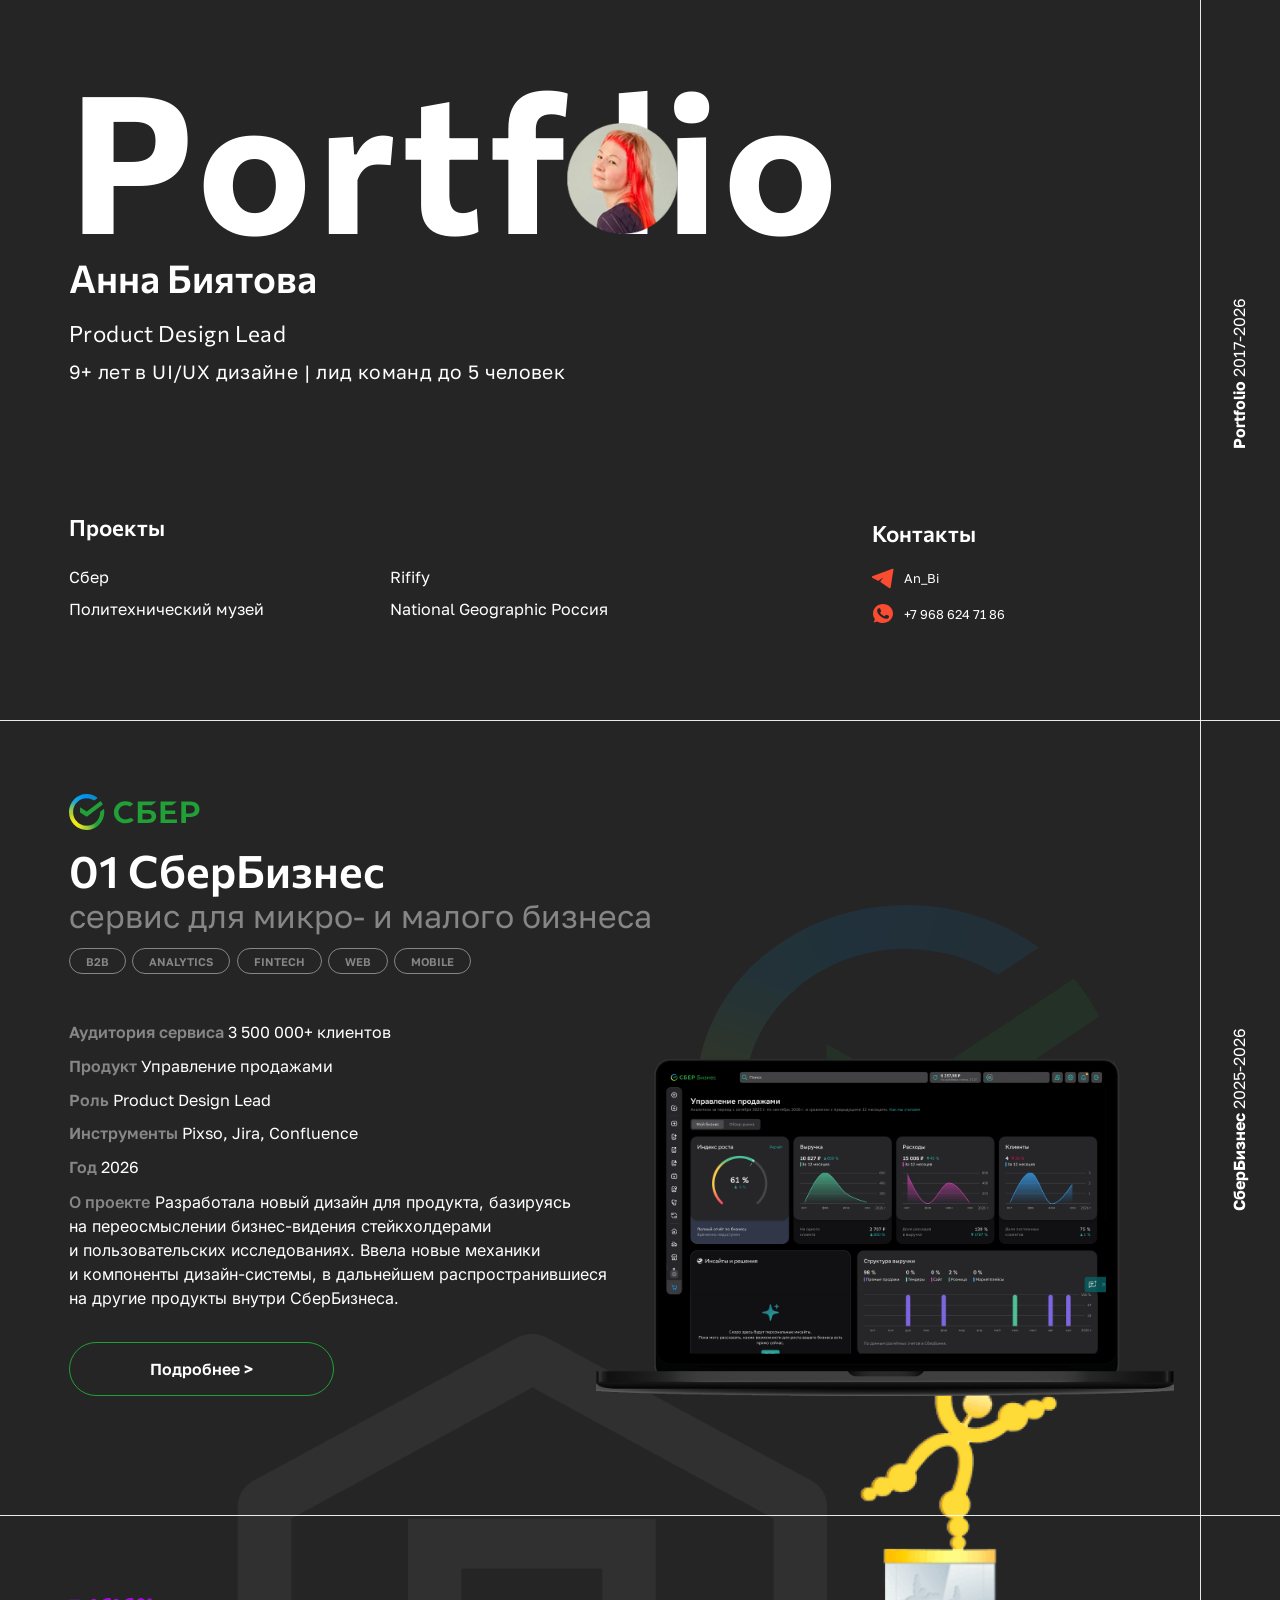
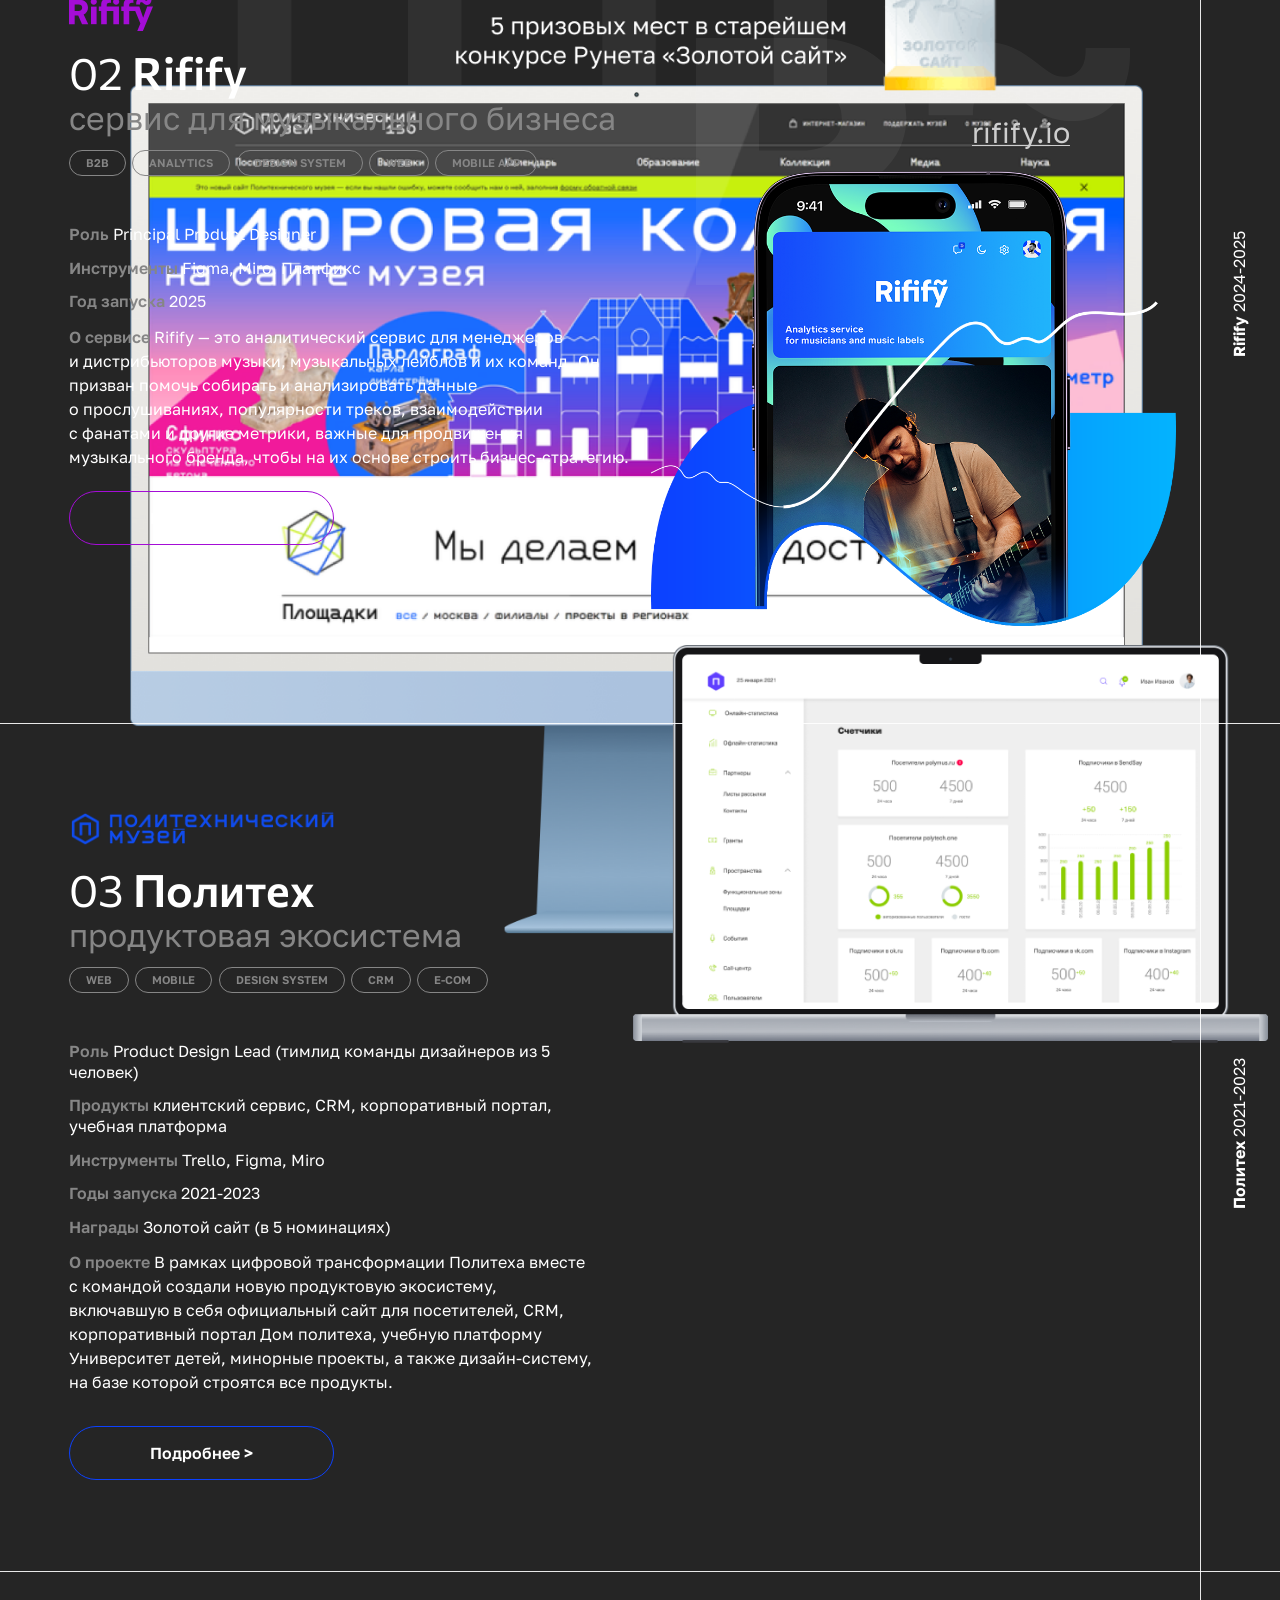
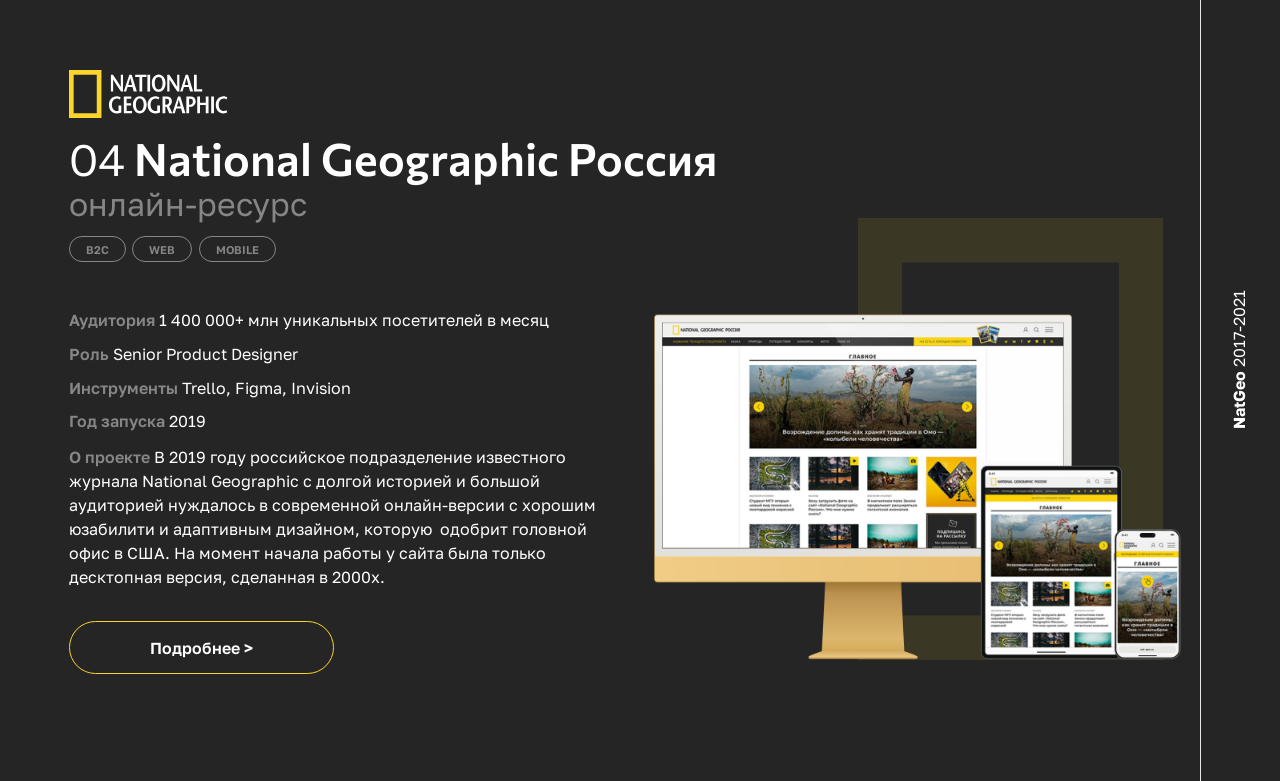
==== commit 3777e661: "Rebuild responsive portfolio from Figma Layout" ====
--- a/index.html
+++ b/index.html
@@ -2,440 +2,13 @@
 <html lang="ru">
 <head>
 <meta charset="utf-8">
-<meta name="viewport" content="width=device-width,initial-scale=1">
+<meta name="viewport" content="width=device-width, initial-scale=1">
 <title>Анна Биятова — Portfolio</title>
+<link rel="stylesheet" href="fonts.css">
 <link rel="stylesheet" href="layout.css">
 <link rel="stylesheet" href="site.css">
 </head>
-<body class="home" id="top">
-<div class="viewport">
-<main class="f1" data-node-id="2047:1017" data-name="Start">
-<div class="f2" data-node-id="2047:1018">
-<div class="f3">
-<img alt="" class="f4" src="da7af852-7161-42c7-ad03-e3b5329ed89d.svg" />
-</div>
-</div>
-<div class="f5" data-node-id="2047:1022">
-<div class="f6">
-<div class="f7">
-<div class="f3">
-<img alt="" class="f4" src="6fd80444-2861-4671-a090-51fae279c91d.svg" />
-</div>
-</div>
-</div>
-</div>
-<div class="f8" data-node-id="2047:1023">
-<div class="f6">
-<div class="f7">
-<div class="f3">
-<img alt="" class="f4" src="6fd80444-2861-4671-a090-51fae279c91d.svg" />
-</div>
-</div>
-</div>
-</div>
-<div class="f9" data-node-id="2047:1024">
-<div class="f6">
-<div class="f7">
-<div class="f3">
-<img alt="" class="f4" src="6fd80444-2861-4671-a090-51fae279c91d.svg" />
-</div>
-</div>
-</div>
-</div>
-<div class="f10" data-node-id="2047:1025">
-<div class="f6">
-<div class="f7">
-<div class="f3">
-<img alt="" class="f4" src="6fd80444-2861-4671-a090-51fae279c91d.svg" />
-</div>
-</div>
-</div>
-</div>
-<div class="f11" data-node-id="2047:1026">
-<div class="f12">
-<p class="f13"><span class="f14">Portfolio</span><span class="f15"> 2018-2026</span></p>
-</div>
-</div>
-<div class="f16" data-node-id="2047:1027">
-<div class="f3">
-<img alt="" class="f4" src="08860b7c-ce26-485e-bb1d-e3747defd88d.svg" />
-</div>
-</div>
-<div class="f17" data-node-id="2047:1028">
-<div class="f12">
-<p class="f13"><span class="f14">СберБизнес</span><span class="f15"> 2025-2026</span></p>
-</div>
-</div>
-<div class="f18" data-node-id="2047:1029">
-<div class="f3">
-<img alt="" class="f4" src="da7af852-7161-42c7-ad03-e3b5329ed89d.svg" />
-</div>
-</div>
-<div class="f19" data-node-id="2047:1030">
-<div class="f12">
-<p class="f13"><span class="f14">Rifify</span><span class="f15"> 2024-2025</span></p>
-</div>
-</div>
-<div class="f20" data-node-id="2047:1031">
-<div class="f3">
-<img alt="" class="f4" src="da7af852-7161-42c7-ad03-e3b5329ed89d.svg" />
-</div>
-</div>
-<div class="f21" data-node-id="2047:1032">
-<div class="f12">
-<p class="f13"><span class="f14">Политех</span><span class="f15"> 2022-2023</span></p>
-</div>
-</div>
-<div class="f22" data-node-id="2047:1033">
-<div class="f3">
-<img alt="" class="f4" src="da7af852-7161-42c7-ad03-e3b5329ed89d.svg" />
-</div>
-</div>
-<div class="f23" data-node-id="2047:1034">
-<div class="f12">
-<p class="f13"><span class="f14">NatGeo</span><span class="f15"> 2019-2022</span></p>
-</div>
-</div>
-<div class="f24" data-node-id="2047:1035">
-<div class="f25" data-node-id="2047:1036">
-<div class="f26" data-node-id="2047:1037">
-<div class="f27" data-node-id="2047:1038">
-<div class="f28" data-node-id="2047:1039">
-<div class="f26" data-node-id="2047:1040">
-<h1 class="f29" data-node-id="2047:1041" aria-label="Portfolio"><span class="f30">Portf</span><span class="f31">   </span><span class="f30">lio</span></h1>
-</div>
-</div>
-</div>
-<div class="f32" data-node-id="2047:1042">
-<div class="f33" data-node-id="2047:1044">
-<p class="f34" data-node-id="2047:1045" style="font-variation-settings:&quot;CTGR&quot; 0, &quot;wdth&quot; 100">Анна Биятова</p><p class="f35" data-node-id="2047:1046">Product Design Lead</p>
-</div>
-<div class="f26" data-node-id="4001:382">
-<p class="f36" data-node-id="4001:383"><span class="f37">9+ лет</span><span class="f15"> в UI/UX дизайне | лид команд до 5 человек</span></p>
-</div>
-</div>
-</div>
-<div class="f38" data-node-id="2047:1047"></div>
-</div>
-<div class="f39" data-node-id="2047:1055">
-<div class="f40" data-node-id="2047:1056">
-<div class="f41" data-node-id="2047:1057">
-<p class="f42" data-node-id="2047:1058" style="font-variation-settings:&quot;CTGR&quot; 0, &quot;wdth&quot; 100">Проекты</p>
-<div class="f43" data-node-id="2047:1059">
-<p class="f44"><a href="#sber">Сбер</a></p><p class="f45"><a href="#polytech">Политехнический музей</a></p>
-</div>
-</div>
-<div class="f46" data-node-id="2047:1060">
-<p class="f47" data-node-id="2047:1061">Проекты</p>
-<div class="f48" data-node-id="2047:1062">
-<p class="f44"><a href="#rifify">Rifify</a></p><p class="f45"><a href="#natgeo">National Geographic Россия</a></p>
-</div>
-</div>
-</div>
-<div class="f49" data-node-id="2047:1063">
-<p class="f50" data-node-id="2047:1064" style="font-variation-settings:&quot;CTGR&quot; 0, &quot;wdth&quot; 100">Контакты</p>
-<div class="f51" data-node-id="2047:1065">
-<a class="f52" href="https://t.me/An_Bi" data-node-id="2047:1066" target="_blank" rel="noopener noreferrer">
-<div class="f53" data-node-id="2047:1067" data-name="telegram-svgrepo-com">
-<img alt="" class="f54" src="001ab594-4d17-4b4a-ab7c-1ea03baa611d.svg" />
-</div>
-<div class="f55" data-node-id="2047:1069" data-name="link">
-<p class="f56" data-node-id="I2047:1069;180:2139">An_Bi</p>
-</div>
-</a>
-<a class="f52" href="https://api.whatsapp.com/send/?phone=79686247186&text&type=phone_number&app_absent=0" data-node-id="2047:1070" target="_blank" rel="noopener noreferrer">
-<div class="f57" data-node-id="2047:1071" data-name="whatsapp-128-svgrepo-com">
-<div class="f58" data-node-id="2047:1072" data-name="Page-1">
-<div class="f58" data-node-id="2047:1073" data-name="Dribbble-Light-Preview">
-<div class="f59" data-node-id="2047:1074" data-name="icons">
-<img alt="" class="f54" src="ca8f4369-dca5-4f45-bd1b-74a5c559472d.svg" />
-</div>
-</div>
-</div>
-</div>
-<div class="f60" data-node-id="2047:1076" data-name="link">
-<p class="f61" data-node-id="I2047:1076;180:2139">+7 968 624 71 86</p>
-</div>
-</a>
-<a class="f52" href="mailto:anbiyatova@gmail.com" data-node-id="2047:1077" target="_self">
-<div class="f53" data-node-id="2047:1078" data-name="mail-svgrepo-com">
-<img alt="" class="f54" src="e4c9ae43-b324-40a4-84cc-43823dce5b77.svg" />
-</div>
-<div class="f62" data-node-id="2047:1080" data-name="link">
-<p class="f63" data-node-id="I2047:1080;180:2139">anbiyatova@gmail.com</p>
-</div>
-</a>
-</div>
-</div>
-</div>
-</div>
-<div class="f64" data-node-id="2047:1081">
-<img alt="" class="f54" src="06a53d5c-e60c-409f-b4ef-c276e2f2939c.svg" />
-</div>
-<section class="f65" data-node-id="2047:1093" data-name="hero" id="sber">
-<div class="f66" data-node-id="2047:1094" data-name="title">
-<div class="f67" data-node-id="2047:1095" data-name="sber-business-horizontal-logo 1">
-<div class="f68" data-node-id="2047:1096" data-name="Group">
-<img alt="" class="f54" src="17e12ea3-d202-43f3-8b96-3aa7c4c70700.svg" />
-</div>
-</div>
-<div class="f69" data-node-id="2047:1104">
-<p class="f70"><span class="f71" style="font-variation-settings:&quot;CTGR&quot; 0, &quot;wdth&quot; 100">01</span><span class="f72" style="font-variation-settings:&quot;CTGR&quot; 0, &quot;wdth&quot; 100">&nbsp;СберБизнес</span></p><p class="f73">сервис для микро- и малого бизнеса</p>
-</div>
-<div class="f74" data-node-id="2047:1105">
-<div class="f75" data-node-id="2047:1106">
-<p class="f76" data-node-id="2047:1107" style="font-variation-settings:&quot;wdth&quot; 100">B2В</p>
-</div>
-<div class="f75" data-node-id="2047:1108">
-<p class="f76" data-node-id="2047:1109" style="font-variation-settings:&quot;wdth&quot; 100">ANALYTICS</p>
-</div>
-<div class="f75" data-node-id="2047:1110">
-<p class="f76" data-node-id="2047:1111" style="font-variation-settings:&quot;wdth&quot; 100">FINANCE</p>
-</div>
-<div class="f75" data-node-id="2047:1112">
-<p class="f76" data-node-id="2047:1113" style="font-variation-settings:&quot;wdth&quot; 100">WEB APP</p>
-</div>
-<div class="f75" data-node-id="2047:1114">
-<p class="f76" data-node-id="2047:1115" style="font-variation-settings:&quot;wdth&quot; 100">MOBILE APP</p>
-</div>
-</div>
-</div>
-<div class="f77" data-node-id="2047:1116">
-<div class="f78" data-node-id="2047:1117">
-<div class="f79" data-node-id="2047:1118">
-<p class="f80" data-node-id="2047:1119"><span class="f81">Продукт</span><span class="f82"> Управление продажами</span></p><p class="f80" data-node-id="2047:1120"><span class="f81">Аудитория </span><span class="f82">1 500 000+ клиентов</span></p><p class="f80" data-node-id="2047:1121"><span class="f81">Роль</span><span class="f82"> Lead Designer</span></p><p class="f80" data-node-id="2047:1122"><span class="f81">Инструменты</span><span class="f82"> Pixso, Jira, Confluence</span></p><p class="f80" data-node-id="2047:1123"><span class="f81">Награды</span><span class="f82"> Отраслевая премия за лучший бизнес-отчёт</span></p><p class="f80" data-node-id="2047:1124"><span class="f81">Год</span><span class="f82"> 2026</span></p><p class="f83" data-node-id="2047:1125"><span class="f84">О проекте</span><span class="f85">Разработала новый дизайн для продукта, базируясь на переосмыслении бизнес-видения стекхолдерами и пользовательских исследованиях. Ввела новые механики<br>и компоненты дизайн-системы, в дальнейшем распространившиеся на другие продукты внутри СберБизнеса.
-</span></p>
-</div>
-<a class="f86" href="#rifify" data-node-id="2047:1126" data-name="button">
-<p class="f87" data-node-id="I2047:1126;31:8">Следующий проект</p>
-</a>
-</div>
-<div class="f88" data-node-id="2047:1127" data-name="Component 1">
-<img alt="" class="f89" src="e1b7364a-5631-4567-bfed-008672aa1a80.png" />
-<div class="f90" data-node-id="2047:1129" data-name="D_Main_last_update_1 2">
-<div class="f91">
-<img alt="" class="f92" src="4f2e4fcf-0163-44a6-a79d-120ae1b793f3.png" />
-</div>
-</div>
-<div class="f93" data-node-id="2047:1130" data-name="D_Main_last_update_1 1">
-<div class="f91">
-<img alt="" class="f94" src="467f9134-5fda-4649-8f85-e2f0ce58d461.png" />
-</div>
-</div>
-<div class="f95" data-node-id="2047:1131"></div>
-<div class="f96" data-node-id="2047:1132"></div>
-</div>
-</div>
-<div class="mobile-art" aria-hidden="true">
-<div class="f64" data-art-node="2047:1081">
-<img alt="" class="f54" src="06a53d5c-e60c-409f-b4ef-c276e2f2939c.svg" />
-</div>
-<div class="art-sber f88" data-art-node="2047:1127" data-name="Component 1">
-<img alt="" class="f89" src="e1b7364a-5631-4567-bfed-008672aa1a80.png" />
-<div class="f90" data-art-node="2047:1129" data-name="D_Main_last_update_1 2">
-<div class="f91">
-<img alt="" class="f92" src="4f2e4fcf-0163-44a6-a79d-120ae1b793f3.png" />
-</div>
-</div>
-<div class="f93" data-art-node="2047:1130" data-name="D_Main_last_update_1 1">
-<div class="f91">
-<img alt="" class="f94" src="467f9134-5fda-4649-8f85-e2f0ce58d461.png" />
-</div>
-</div>
-<div class="f95" data-art-node="2047:1131"></div>
-<div class="f96" data-art-node="2047:1132"></div>
-</div>
-</div>
-</section>
-<div class="f97" data-node-id="2047:1133">
-<img alt="" class="f54" height="139" src="f00d699c-cee5-4345-8985-4cddf7796972.png" width="139" />
-</div>
-<div class="f98" data-node-id="2047:1157">
-<div class="f99" data-node-id="2047:1090" data-name="Group">
-<img alt="" class="f54" src="ce92cae7-5cc9-4928-95b6-e8f95a93dc6c.svg" />
-</div>
-<div class="f100" data-node-id="2047:1159" data-name="iphoneWelcomeScreen 1">
-<img alt="" class="f101" src="243d34ae-df99-4a51-b68a-6b4bcff3426e.png" />
-</div>
-</div>
-<section class="f102" data-node-id="2047:1134" data-name="hero" id="rifify">
-<div class="f66" data-node-id="2047:1135" data-name="title">
-<div class="f103" data-node-id="2047:1136" data-name="logo">
-<img alt="" class="f54" src="bb40cdf7-cda1-4123-b1cc-fa6afe7eec54.svg" />
-</div>
-<div class="f104" data-node-id="2047:1137">
-<p class="f70"><span class="f71">02</span><span class="f72">&nbsp;Rifify</span></p><p class="f105">сервис для музыкального бизнеса</p>
-</div>
-<div class="f74" data-node-id="2047:1138">
-<div class="f75" data-node-id="2047:1139">
-<p class="f76" data-node-id="2047:1140" style="font-variation-settings:&quot;wdth&quot; 100">B2В</p>
-</div>
-<div class="f75" data-node-id="2047:1141">
-<p class="f76" data-node-id="2047:1142" style="font-variation-settings:&quot;wdth&quot; 100">ANALYTICS</p>
-</div>
-<div class="f75" data-node-id="2047:1143">
-<p class="f76" data-node-id="2047:1144" style="font-variation-settings:&quot;wdth&quot; 100">DIG DATA</p>
-</div>
-<div class="f75" data-node-id="2047:1145">
-<p class="f76" data-node-id="2047:1146" style="font-variation-settings:&quot;wdth&quot; 100">WEB APP</p>
-</div>
-<div class="f75" data-node-id="2047:1147">
-<p class="f76" data-node-id="2047:1148" style="font-variation-settings:&quot;wdth&quot; 100">MOBILE APP</p>
-</div>
-</div>
-</div>
-<div class="f106" data-node-id="2047:1149">
-<div class="f107" data-node-id="2047:1150">
-<div class="f79" data-node-id="2047:1151">
-<p class="f108" data-node-id="2047:1152"><span class="f81">Роль</span><span class="f82"> Principal Product Designer</span></p><p class="f108" data-node-id="2047:1153"><span class="f81">Инструменты</span><span class="f82"> Figma, Miro, Планфикс</span></p><p class="f108" data-node-id="2047:1154"><span class="f81">Год запуска</span><span class="f82"> 2025</span></p><p class="f109" data-node-id="2047:1155"><span class="f84">О сервисе</span><span class="f85"> Rifify — это аналитический сервис для менеджеров и дистрибьюторов музыки, музыкальных лейблов и их команд. Он призван помочь собирать и анализировать данные о прослушиваниях, популярности треков, взаимодействии с фанатами и другие метрики, важные для продвижения музыкального бренда, чтобы на их основе строить бизнес-стратегию. Нам нужно было создать платформу для веба и смартфона с бесплатным и премиальным функционалом (подписочная схема). Работали командой, включавшей PO, маркетолога, аналитиков, пять разработчиков, трех дизайнеров и других специалистов.</span></p>
-</div>
-<a class="f110" href="rifify.html" data-node-id="2047:1156" data-name="button">
-<p class="f87" data-node-id="I2047:1156;31:8">Подробнее &gt;</p>
-</a>
-</div>
-</div>
-<a class="f111" href="https://rifify.io" data-node-id="2047:1163" target="_blank" rel="noopener noreferrer">
-<p class="f112">rifify.io</p>
-</a>
-<div class="mobile-art" aria-hidden="true">
-<div class="f99" data-art-node="2047:1090" data-name="Group">
-<img alt="" class="f54" src="ce92cae7-5cc9-4928-95b6-e8f95a93dc6c.svg" />
-</div>
-<div class="f100" data-art-node="2047:1159" data-name="iphoneWelcomeScreen 1">
-<img alt="" class="f101" src="243d34ae-df99-4a51-b68a-6b4bcff3426e.png" />
-</div>
-</div>
-</section>
-<div class="f113" data-node-id="2047:1164" data-name="Vector">
-<img alt="" class="f54" src="5a79a645-68f1-41d5-817a-1aee8416ebf0.svg" />
-</div>
-<section class="f114" data-node-id="2047:1165" data-name="поли" id="polytech">
-<div class="f66" data-node-id="2047:1166" data-name="title">
-<div class="f115" data-node-id="2047:1167" data-name="image-1de16db8-85b5-4d78-8180-da1f3745b1a0 1">
-<img alt="" class="f89" src="de4b880d-7076-45f5-b7cd-0b7564033894.png" />
-</div>
-<div class="f69" data-node-id="2047:1168">
-<p class="f70"><span class="f71" style="font-variation-settings:&quot;CTGR&quot; 0, &quot;wdth&quot; 100">03</span><span class="f72" style="font-variation-settings:&quot;CTGR&quot; 0, &quot;wdth&quot; 100">&nbsp;Политех</span></p><p class="f73">продуктовая экосистема</p>
-</div>
-<div class="f74" data-node-id="2047:1169">
-<div class="f75" data-node-id="2047:1170">
-<p class="f76" data-node-id="2047:1171" style="font-variation-settings:&quot;wdth&quot; 100">B2C</p>
-</div>
-<div class="f75" data-node-id="2047:1172">
-<p class="f76" data-node-id="2047:1173" style="font-variation-settings:&quot;wdth&quot; 100">CRM</p>
-</div>
-<div class="f75" data-node-id="2047:1174">
-<p class="f76" data-node-id="2047:1175" style="font-variation-settings:&quot;wdth&quot; 100">WEB</p>
-</div>
-<div class="f75" data-node-id="2047:1176">
-<p class="f76" data-node-id="2047:1177" style="font-variation-settings:&quot;wdth&quot; 100">MOBILE</p>
-</div>
-</div>
-</div>
-<div class="f116" data-node-id="2047:1178">
-<div class="f79" data-node-id="2051:1266">
-<p class="f80" data-node-id="2047:1179"><span class="f81">Роль</span><span class="f82"> Team Lead команды продуктового дизайна из 5 человек</span></p><p class="f80" data-node-id="2047:1180"><span class="f81">Продукты</span><span class="f82"> клиентский сервис, CRM, корпоративный портал, учебная платформа</span></p><p class="f80" data-node-id="2047:1181"><span class="f81">Инструменты</span><span class="f82"> Trello, Figma, Miro</span></p><p class="f80" data-node-id="2047:1182"><span class="f81">Годы запуска</span><span class="f82"> 2022-2023</span></p><p class="f80" data-node-id="2047:1183"><span class="f81">Награды</span><span class="f82"> Золотой сайт (в 5 номинациях)</span></p><p class="f80" data-node-id="2047:1184"><span class="f84">О проекте</span><span class="f85"> В рамках цифровой трансформации Политеха вместе с командой создали новую продуктовую экосистему, включавшую в себя официальный сайт для посетителей, CRM, корпоративный портал Дом политеха, учебную платформу Университет детей, минорные проекты, а также дизайн-систему, на базе которой строятся все продукты.</span></p>
-</div>
-<a class="f117" href="#natgeo" data-node-id="2047:1185" data-name="button">
-<p class="f87" data-node-id="I2047:1185;31:8">Следующий проект</p>
-</a>
-</div>
-<div class="mobile-art" aria-hidden="true">
-<div class="f118" data-art-node="2051:1270" data-name="поли">
-<div class="f119" data-art-node="2047:1019" data-name="поли лого">
-<img alt="" class="f54" src="a3772767-14fb-483c-8dc1-031ba56a9eb6.svg" />
-</div>
-<div class="f118" data-art-node="2051:1269">
-<div class="f120" data-art-node="2047:1160" data-name="image-f754097a-fd1a-43c1-a471-1ed058cca6fb 1">
-<div class="f91">
-<img alt="" class="f121" src="8bb0ec66-418c-496b-a155-def0eb232dc6.png" />
-</div>
-</div>
-<div class="f122" data-art-node="2047:1161" data-name="image-715d4e4f-3738-4189-bc31-2fa781661f53 1">
-<img alt="" class="f89" src="d41c2b55-ba94-4453-8811-97d557f66e8d.png" />
-</div>
-<p class="f123" data-art-node="2047:1162" style="font-variation-settings:&quot;wdth&quot; 100"><span class="f124">5 призовых мест в старейшем конкурсе Рунета «Золотой сайт</span><span class="f124">»</span></p>
-</div>
-<div class="f125" data-art-node="2047:1186" data-name="Component 1">
-<img alt="" class="f89" src="30738373-e40d-4c0f-a5ce-83058ffbd4fb.png" />
-<div class="f126" data-art-node="2047:1188" data-name="D_Main_last_update_1 1">
-<div class="f91">
-<img alt="" class="f127" src="6afc70b4-7538-4f74-ad9f-6e13954ba963.png" />
-</div>
-</div>
-</div>
-</div>
-</div>
-</section>
-<div class="f118" data-node-id="2051:1270" data-name="поли">
-<div class="f119" data-node-id="2047:1019" data-name="поли лого">
-<img alt="" class="f54" src="a3772767-14fb-483c-8dc1-031ba56a9eb6.svg" />
-</div>
-<div class="f118" data-node-id="2051:1269">
-<div class="f120" data-node-id="2047:1160" data-name="image-f754097a-fd1a-43c1-a471-1ed058cca6fb 1">
-<div class="f91">
-<img alt="" class="f121" src="8bb0ec66-418c-496b-a155-def0eb232dc6.png" />
-</div>
-</div>
-<div class="f122" data-node-id="2047:1161" data-name="image-715d4e4f-3738-4189-bc31-2fa781661f53 1">
-<img alt="" class="f89" src="d41c2b55-ba94-4453-8811-97d557f66e8d.png" />
-</div>
-<p class="f123" data-node-id="2047:1162" style="font-variation-settings:&quot;wdth&quot; 100"><span class="f124">5 призовых мест в старейшем конкурсе Рунета «Золотой сайт</span><span class="f124">»</span></p>
-</div>
-<div class="f125" data-node-id="2047:1186" data-name="Component 1">
-<img alt="" class="f89" src="30738373-e40d-4c0f-a5ce-83058ffbd4fb.png" />
-<div class="f126" data-node-id="2047:1188" data-name="D_Main_last_update_1 1">
-<div class="f91">
-<img alt="" class="f127" src="6afc70b4-7538-4f74-ad9f-6e13954ba963.png" />
-</div>
-</div>
-</div>
-</div>
-<section class="f128" data-node-id="2047:1189" id="natgeo">
-<div class="f66" data-node-id="2047:1190" data-name="title">
-<div class="f129" data-node-id="2047:1191" data-name="National-Geographic-Logo 1">
-<img alt="" class="f54" src="5b05ecb6-cba3-44dd-aba5-63c8cee34114.svg" />
-</div>
-<div class="f69" data-node-id="2047:1194">
-<p class="f70"><span class="f71" style="font-variation-settings:&quot;CTGR&quot; 0, &quot;wdth&quot; 100">04</span><span class="f72" style="font-variation-settings:&quot;CTGR&quot; 0, &quot;wdth&quot; 100">&nbsp;National Geographic Россия</span></p><p class="f73">онлайн-ресурс</p>
-</div>
-<div class="f74" data-node-id="2047:1195">
-<div class="f75" data-node-id="2047:1196">
-<p class="f76" data-node-id="2047:1197" style="font-variation-settings:&quot;wdth&quot; 100">B2C</p>
-</div>
-<div class="f75" data-node-id="2047:1198">
-<p class="f76" data-node-id="2047:1199" style="font-variation-settings:&quot;wdth&quot; 100">WEB</p>
-</div>
-<div class="f75" data-node-id="2047:1200">
-<p class="f76" data-node-id="2047:1201" style="font-variation-settings:&quot;wdth&quot; 100">MOBILE</p>
-</div>
-</div>
-</div>
-<div class="f130" data-node-id="2047:1202">
-<div class="f79" data-node-id="2051:1267">
-<p class="f108" data-node-id="2047:1203"><span class="f81">Role</span><span class="f82"> Lead UI/UX Designer</span></p><p class="f108" data-node-id="2047:1204"><span class="f81">Tools used</span><span class="f82"> Trello, Figma, Invision</span></p><p class="f108" data-node-id="2047:1205"><span class="f81">Year</span><span class="f82"> 2019, 2022</span></p><p class="f131" data-node-id="2047:1206"><span class="f84">О проекте</span><span class="f85"> В 2019 году российское подразделение известного журнала National Geographic с долгой историей и большой аудиторией нуждалось в современной онлайн-версии с хорошим юзабилити и адаптивным дизайном, которую  одобрит головной офис в США. На момент начала работы у сайта была только десктопная версия, сделанная в 2000х.</span></p>
-</div>
-<a class="f132" href="#top" data-node-id="2047:1207" data-name="button">
-<p class="f87" data-node-id="I2047:1207;31:8">К началу</p>
-</a>
-</div>
-<div class="f133" data-node-id="2047:1208" data-name="FireShot Capture 022 - Anna Biyatova - [readymag.website] 1">
-<div class="f91">
-<img alt="" class="f134" src="0546d998-2a47-49d7-b6d1-1dd16161e6b9.png" />
-</div>
-</div>
-<div class="mobile-art" aria-hidden="true">
-<div class="f113" data-art-node="2047:1164" data-name="Vector">
-<img alt="" class="f54" src="5a79a645-68f1-41d5-817a-1aee8416ebf0.svg" />
-</div>
-<div class="art-natgeo f133" data-art-node="2047:1208" data-name="FireShot Capture 022 - Anna Biyatova - [readymag.website] 1">
-<div class="f91">
-<img alt="" class="f134" src="0546d998-2a47-49d7-b6d1-1dd16161e6b9.png" />
-</div>
-</div>
-</div>
-</section>
-</main>
-</div>
+<body class="home home-page" style="--basis:1600;--design-height:4976">
+<div class="viewport"><main data-node-id="2047:1017" data-name="Start" class="f1 design"><div data-node-id="2047:1018" class="f2 desktop-only"><div class="f3"><img alt="" src="da7af852-7161-42c7-ad03-e3b5329ed89d.svg" decoding="sync" class="f4"></div></div><div data-node-id="2047:1022" class="f5 desktop-only"><div class="f6"><div class="f7"><div class="f3"><img alt="" src="vector2-9e2679698a.svg" decoding="sync" class="f4"></div></div></div></div><div data-node-id="2047:1023" class="f8 desktop-only"><div class="f6"><div class="f7"><div class="f3"><img alt="" src="vector2-9e2679698a.svg" decoding="sync" class="f4"></div></div></div></div><div data-node-id="4108:386" class="f9 desktop-only"><div class="f6"><div class="f7"><div class="f3"><img alt="" src="vector2-9e2679698a.svg" decoding="sync" class="f4"></div></div></div></div><div data-node-id="4108:388" class="f10 desktop-only"><div class="f6"><div class="f7"><div class="f3"><img alt="" src="vector2-9e2679698a.svg" decoding="sync" class="f4"></div></div></div></div><div data-node-id="2047:1026" class="f11 desktop-only"><div class="f12"><p class="f13"><span class="f14 body-type">Portfolio</span><span class="f15 body-type"> 2017-2026</span></p></div></div><div data-node-id="2047:1027" class="f16 desktop-only"><div class="f3"><img alt="" src="08860b7c-ce26-485e-bb1d-e3747defd88d.svg" decoding="sync" class="f4"></div></div><div data-node-id="2047:1028" class="f17 desktop-only"><div class="f12"><p class="f13"><span class="f14 body-type">СберБизнес</span><span class="f15 body-type"> 2025-2026</span></p></div></div><div data-node-id="2047:1029" class="f18 desktop-only"><div class="f3"><img alt="" src="da7af852-7161-42c7-ad03-e3b5329ed89d.svg" decoding="sync" class="f4"></div></div><div data-node-id="2047:1030" class="f19 desktop-only"><div class="f12"><p class="f13"><span class="f14 body-type">Rifify</span><span class="f15 body-type"> 2024-2025</span></p></div></div><div data-node-id="2047:1031" class="f20 desktop-only"><div class="f3"><img alt="" src="da7af852-7161-42c7-ad03-e3b5329ed89d.svg" decoding="sync" class="f4"></div></div><div data-node-id="2047:1032" class="f21 desktop-only"><div class="f12"><p class="f13"><span class="f14 body-type">Политех</span><span class="f15 body-type"> 2021-2023</span></p></div></div><div data-node-id="2047:1033" class="f22 desktop-only"><div class="f3"><img alt="" src="da7af852-7161-42c7-ad03-e3b5329ed89d.svg" decoding="sync" class="f4"></div></div><div data-node-id="2047:1034" class="f23 desktop-only"><div class="f12"><p class="f13"><span class="f14 body-type">NatGeo</span><span class="f15 body-type"> 2017-2021</span></p></div></div><div data-node-id="2047:1035" class="f24 mobile-root mobile-flow"><div data-node-id="2047:1036" class="f25 mobile-flow"><div data-node-id="2047:1037" class="f26 mobile-flow"><div data-node-id="2047:1038" class="f27"><div data-node-id="2047:1039" class="f28"><div data-node-id="2047:1040" class="f26"><h1 data-node-id="2047:1041" style="font-variation-settings:&quot;FLAR&quot; 0, &quot;VOLM&quot; 0" aria-label="Portfolio" class="f29"><span style="font-variation-settings:&quot;FLAR&quot; 0, &quot;VOLM&quot; 0" class="f30">Portf</span><span style="font-variation-settings:&quot;FLAR&quot; 0, &quot;VOLM&quot; 0" class="f31 title-portrait">   <img alt="" height="139" src="f00d699c-cee5-4345-8985-4cddf7796972.png" width="139" class="f32 mobile-portrait" decoding="sync"></span><span style="font-variation-settings:&quot;FLAR&quot; 0, &quot;VOLM&quot; 0" class="f30">lio</span></h1></div></div></div><div data-node-id="2047:1042" class="f33 mobile-flow"><div data-node-id="2047:1044" class="f34"><p data-node-id="2047:1045" style="font-variation-settings:&quot;FLAR&quot; 0, &quot;VOLM&quot; 0" class="f35 display-type">Анна Биятова</p><p data-node-id="2047:1046" style="font-variation-settings:&quot;FLAR&quot; 0, &quot;VOLM&quot; 0" class="f36 section-type">Product Design Lead</p></div><div data-node-id="4001:382" class="f26"><p data-node-id="4001:383" class="f37 body-type">9+ лет в UI/UX дизайне | лид команд до 5 человек</p></div></div></div><div data-node-id="2047:1047" class="f38 desktop-only"></div></div><div data-node-id="2047:1055" class="f39 mobile-flow home-nav"><div data-node-id="2047:1056" class="f40 mobile-flow home-nav"><div data-node-id="2047:1057" class="f41 mobile-flow"><p data-node-id="2047:1058" style="font-variation-settings:&quot;FLAR&quot; 0, &quot;VOLM&quot; 0" class="f42 section-type">Проекты</p><div data-node-id="2047:1059" class="f43 body-type"><p class="f44"><a href="#sber">Сбер</a></p><p class="f45"><a href="#polytech">Политехнический музей</a></p></div></div><div data-node-id="2047:1060" class="f46 mobile-flow"><p data-node-id="2047:1061" style="font-variation-settings:&quot;FLAR&quot; 0, &quot;VOLM&quot; 0" class="f47 desktop-only section-type">Проекты</p><div data-node-id="2047:1062" class="f48 body-type"><p class="f44"><a href="#rifify">Rifify</a></p><p class="f45"><a href="#natgeo">National Geographic Россия</a></p></div></div></div><div data-node-id="2047:1063" class="f49 mobile-flow"><p data-node-id="2047:1064" style="font-variation-settings:&quot;FLAR&quot; 0, &quot;VOLM&quot; 0" class="f50 section-type">Контакты</p><div data-node-id="2047:1065" class="f51 mobile-flow"><a href="https://t.me/An_Bi" data-node-id="2047:1066" target="_blank" rel="noopener noreferrer" class="f52"><div data-node-id="2047:1067" data-name="telegram-svgrepo-com" class="f53"><img alt="" src="telegram-svgrepo-com-a227dfdb3e.svg" decoding="sync" class="f32"></div><div data-node-id="2047:1069" data-name="link" class="f54"><p data-node-id="I2047:1069;180:2139" class="f55">An_Bi</p></div></a><a href="https://api.whatsapp.com/send/?phone=79686247186&amp;text&amp;type=phone_number&amp;app_absent=0" data-node-id="2047:1070" target="_blank" rel="noopener noreferrer" class="f52"><div data-node-id="2047:1071" data-name="whatsapp-128-svgrepo-com" class="f56"><div data-node-id="2047:1072" data-name="Page-1" class="f57"><div data-node-id="2047:1073" data-name="Dribbble-Light-Preview" class="f57"><div data-node-id="2047:1074" data-name="icons" class="f58"><img alt="" src="ca8f4369-dca5-4f45-bd1b-74a5c559472d.svg" decoding="sync" class="f32"></div></div></div></div><div data-node-id="2047:1076" data-name="link" class="f59"><p data-node-id="I2047:1076;180:2139" class="f60">+7 968 624 71 86</p></div></a></div></div></div></div><div data-node-id="2047:1081" class="f61 desktop-only"><img alt="" src="group335741-cc95d2e238.svg" decoding="sync" class="f32"></div><section data-node-id="2047:1093" data-name="hero" id="sber" class="f62 home-section mobile-flow mobile-root"><div data-node-id="2047:1094" data-name="title" class="f63 mobile-flow"><div class="art-shell art-symbol" style="--art-w:169.0;--art-h:44.0"><div class="art-inner"><div data-node-id="2047:1095" data-name="sber-business-horizontal-logo 1" class="f64 asset-card symbol art-base"><div data-node-id="2047:1096" data-name="Group" class="f65"><img alt="" src="group-715e05df7a.svg" decoding="sync" class="f32"></div></div></div></div><div data-node-id="2047:1104" class="f66"><h2 class="f67 display-type"><span style="font-variation-settings:&quot;FLAR&quot; 0, &quot;VOLM&quot; 0" class="f68">01</span><span style="font-variation-settings:&quot;FLAR&quot; 0, &quot;VOLM&quot; 0" class="f69"> СберБизнес</span></h2><p class="f70 display-type">сервис для микро- и малого бизнеса</p></div><div data-node-id="2047:1105" class="f71 mobile-tags"><div data-node-id="2047:1106" class="f72"><p data-node-id="2047:1107" class="f73">B2В</p></div><div data-node-id="2047:1108" class="f72"><p data-node-id="2047:1109" class="f73">ANALYTICS</p></div><div data-node-id="2047:1110" class="f72"><p data-node-id="2047:1111" class="f73">FINTECH</p></div><div data-node-id="2047:1112" class="f72"><p data-node-id="2047:1113" class="f73">WEB</p></div><div data-node-id="2047:1114" class="f72"><p data-node-id="2047:1115" class="f73">MOBILE</p></div></div></div><div data-node-id="2047:1116" class="f74 mobile-flow"><div data-node-id="2047:1117" class="f75 mobile-flow"><div data-node-id="2047:1118" class="f76 mobile-flow"><p data-node-id="2047:1120" class="f77"><span class="f78 body-type">Аудитория сервиса </span><span class="f79 body-type">3 500 000+ клиентов</span></p><p data-node-id="2047:1119" class="f77"><span class="f78 body-type">Продукт</span><span class="f79 body-type"> Управление продажами</span></p><p data-node-id="2047:1121" class="f77"><span class="f78 body-type">Роль</span><span class="f79 body-type"> Product Design Lead</span></p><p data-node-id="2047:1122" class="f77"><span class="f78 body-type">Инструменты</span><span class="f79 body-type"> Pixso, Jira, Confluence</span></p><p data-node-id="2047:1124" class="f77"><span class="f78 body-type">Год</span><span class="f79 body-type"> 2026</span></p><div data-node-id="2047:1125" class="f80"><p class="f81 body-type"><span class="f82">О проекте</span><span class="f83"> Разработала новый дизайн для продукта, базируясь на переосмыслении бизнес-видения стейкхолдерами и пользовательских исследованиях. Ввела новые механики </span></p><p class="f84 body-type">и компоненты дизайн-системы, в дальнейшем распространившиеся на другие продукты внутри СберБизнеса.</p></div></div><a data-node-id="2047:1126" data-name="button" href="sber.html" aria-label="Подробнее о проекте СберБизнес" class="f85 action"><p data-node-id="I2047:1126;31:8" class="f86 body-type">Подробнее &gt;</p></a></div><div data-node-id="2047:1127" data-name="Component 1" class="f87 desktop-only"><div data-node-id="2047:1128" class="f88"><img alt="" src="rectangle9-54c301df84.png" decoding="sync" class="f89"></div></div></div><div class="mobile-art mobile-sber"><div class="f61" data-art-node="2047:1081"><img alt="" src="group335741-cc95d2e238.svg" class="f32" decoding="sync"></div><div data-name="Component 1" class="f87" data-art-node="2047:1127"><div data-art-node="2047:1128" class="f88"><img alt="" src="rectangle9-54c301df84.png" class="f89" decoding="sync"></div></div></div></section><div data-node-id="2047:1133" class="f90 desktop-only"><img alt="" height="139" src="f00d699c-cee5-4345-8985-4cddf7796972.png" width="139" decoding="sync" class="f32"></div><div data-node-id="2047:1157" class="f91 desktop-only"><div data-node-id="2047:1090" data-name="Group" class="f92"><img alt="" src="ce92cae7-5cc9-4928-95b6-e8f95a93dc6c.svg" decoding="sync" class="f32"></div><div data-node-id="2047:1159" data-name="iphoneWelcomeScreen 1" class="f93"><img alt="" src="51c996dc-2c7f-4863-90e3-d2e30f2d4b77.png" decoding="sync" class="f89"></div></div><section data-node-id="2047:1134" data-name="hero" id="rifify" class="f94 home-section mobile-flow mobile-root"><div data-node-id="2047:1135" data-name="title" class="f63 mobile-flow"><div class="art-shell art-symbol" style="--art-w:105.84;--art-h:42.0"><div class="art-inner"><div data-node-id="2047:1136" data-name="logo" class="f95 asset-card symbol art-base"><img alt="" src="bb40cdf7-cda1-4123-b1cc-fa6afe7eec54.svg" decoding="sync" class="f32"></div></div></div><div data-node-id="2047:1137" class="f66"><h2 class="f96 display-type"><span style="font-variation-settings:&quot;FLAR&quot; 0, &quot;VOLM&quot; 0" class="f97">02</span><span style="font-variation-settings:&quot;FLAR&quot; 0, &quot;VOLM&quot; 0" class="f98"> Rifify</span></h2><p class="f70 display-type">сервис для музыкального бизнеса</p></div><div data-node-id="2047:1138" class="f71 mobile-tags"><div data-node-id="2047:1139" class="f72"><p data-node-id="2047:1140" class="f73">B2В</p></div><div data-node-id="2047:1141" class="f72"><p data-node-id="2047:1142" class="f73">ANALYTICS</p></div><div data-node-id="2047:1143" class="f72"><p data-node-id="2047:1144" class="f73">DESIGN SYSTEM</p></div><div data-node-id="2047:1145" class="f72"><p data-node-id="2047:1146" class="f73">WEB</p></div><div data-node-id="2047:1147" class="f72"><p data-node-id="2047:1148" class="f73">MOBILE APP</p></div></div></div><div data-node-id="2047:1149" class="f99 mobile-flow"><div data-node-id="2047:1150" class="f100 mobile-flow"><div data-node-id="2047:1151" class="f76 mobile-flow"><p data-node-id="2047:1152" class="f101"><span class="f78 body-type">Роль</span><span class="f79 body-type"> Principal Product Designer</span></p><p data-node-id="2047:1153" class="f101"><span class="f78 body-type">Инструменты</span><span class="f79 body-type"> Figma, Miro, Планфикс</span></p><p data-node-id="2047:1154" class="f101"><span class="f78 body-type">Год запуска</span><span class="f79 body-type"> 2025</span></p><p data-node-id="2047:1155" class="f102"><span class="f103 body-type">О сервисе</span><span class="f104 body-type"> Rifify — это аналитический сервис для менеджеров и дистрибьюторов музыки, музыкальных лейблов и их команд. Он призван помочь собирать и анализировать данные о прослушиваниях, популярности треков, взаимодействии с фанатами и другие метрики, важные для продвижения музыкального бренда, чтобы на их основе строить бизнес-стратегию. </span></p></div><a data-node-id="2047:1156" data-name="button" href="rifify.html" aria-label="Подробнее о проекте Rifify" class="f105 action"><p data-node-id="I2047:1156;31:8" class="f86 body-type">Подробнее &gt;</p></a></div></div><a href="https://rifify.io" data-node-id="2047:1163" target="_blank" class="f106 mobile-external display-type" rel="noopener noreferrer"><p class="f107">rifify.io</p></a><div class="mobile-art mobile-rifify"><div data-name="Group" data-art-node="2047:1090" class="f92"><img alt="" src="ce92cae7-5cc9-4928-95b6-e8f95a93dc6c.svg" class="f32" decoding="sync"></div><div data-name="iphoneWelcomeScreen 1" data-art-node="2047:1159" class="f93"><img alt="" src="51c996dc-2c7f-4863-90e3-d2e30f2d4b77.png" class="f89" decoding="sync"></div></div></section><div data-node-id="2047:1164" data-name="Vector" class="f108 desktop-only"><img alt="" src="5a79a645-68f1-41d5-817a-1aee8416ebf0.svg" decoding="sync" class="f32"></div><section data-node-id="2047:1165" data-name="поли" id="polytech" class="f109 home-section mobile-flow mobile-root"><div data-node-id="2047:1166" data-name="title" class="f63 mobile-flow"><div class="art-shell art-symbol" style="--art-w:338.0;--art-h:48.0"><div class="art-inner"><div data-node-id="2047:1167" data-name="image-1de16db8-85b5-4d78-8180-da1f3745b1a0 1" class="f110 asset-card symbol art-base"><img alt="" src="de4b880d-7076-45f5-b7cd-0b7564033894.png" decoding="sync" class="f111"></div></div></div><div data-node-id="2047:1168" class="f66"><h2 class="f96 display-type"><span style="font-variation-settings:&quot;FLAR&quot; 0, &quot;VOLM&quot; 0" class="f97">03</span><span style="font-variation-settings:&quot;FLAR&quot; 0, &quot;VOLM&quot; 0" class="f98"> Политех</span></h2><p class="f70 display-type">продуктовая экосистема</p></div><div data-node-id="2047:1169" class="f71 mobile-tags"><div data-node-id="2047:1174" class="f72"><p data-node-id="2047:1175" class="f73">WEB</p></div><div data-node-id="2047:1176" class="f72"><p data-node-id="2047:1177" class="f73">MOBILE</p></div><div data-node-id="4126:344" class="f72"><p data-node-id="4126:345" class="f73">DESIGN SYSTEM</p></div><div data-node-id="2047:1172" class="f72"><p data-node-id="2047:1173" class="f73">CRM</p></div><div data-node-id="4126:341" class="f72"><p data-node-id="4126:342" class="f73">E-COM</p></div></div></div><div data-node-id="2047:1178" class="f112 mobile-flow"><div data-node-id="2051:1266" class="f76 mobile-flow"><p data-node-id="2047:1179" class="f77"><span class="f78 body-type">Роль</span><span class="f79 body-type"> Product Design Lead (тимлид команды дизайнеров из 5 человек)</span></p><p data-node-id="2047:1180" class="f77"><span class="f78 body-type">Продукты</span><span class="f79 body-type"> клиентский сервис, CRM, корпоративный портал, учебная платформа</span></p><p data-node-id="2047:1181" class="f77"><span class="f78 body-type">Инструменты</span><span class="f79 body-type"> Trello, Figma, Miro</span></p><p data-node-id="2047:1182" class="f77"><span class="f78 body-type">Годы запуска</span><span class="f79 body-type"> 2021-2023</span></p><p data-node-id="2047:1183" class="f77"><span class="f78 body-type">Награды</span><span class="f79 body-type"> Золотой сайт (в 5 номинациях)</span></p><p data-node-id="2047:1184" class="f77"><span class="f103 body-type">О проекте</span><span class="f104 body-type"> В рамках цифровой трансформации Политеха вместе с командой создали новую продуктовую экосистему, включавшую в себя официальный сайт для посетителей, CRM, корпоративный портал Дом политеха, учебную платформу Университет детей, минорные проекты, а также дизайн-систему, на базе которой строятся все продукты.</span></p></div><a data-node-id="2047:1185" data-name="button" href="polytech.html" aria-label="Подробнее о проекте Политех" class="f113 action"><p data-node-id="I2047:1185;31:8" class="f86 body-type">Подробнее &gt;</p></a></div><div class="mobile-art mobile-polytech"><div data-name="поли" class="f114" data-art-node="2051:1270"><img src="polytech-blue-imac-33b457dd71.png" alt="Сайт Политехнического музея на iMac, CRM на ноутбуке и награда «Золотой сайт»" class="replacement-image" decoding="sync"></div></div></section><div data-node-id="2051:1270" data-name="поли" class="f114 desktop-only"><img src="polytech-blue-imac-33b457dd71.png" alt="Сайт Политехнического музея на iMac, CRM на ноутбуке и награда «Золотой сайт»" class="replacement-image" decoding="sync"></div><section data-node-id="2047:1189" id="natgeo" class="f115 home-section mobile-flow mobile-root"><div data-node-id="2047:1190" data-name="title" class="f63 mobile-flow"><div class="art-shell art-symbol" style="--art-w:199.0;--art-h:59.0"><div class="art-inner"><div data-node-id="2047:1191" data-name="National-Geographic-Logo 1" class="f116 asset-card symbol art-base"><img alt="" src="national-geographic-logo1-c63c721502.svg" decoding="sync" class="f32"></div></div></div><div data-node-id="2047:1194" class="f66"><h2 class="f96 display-type"><span style="font-variation-settings:&quot;FLAR&quot; 0, &quot;VOLM&quot; 0" class="f97">04</span><span style="font-variation-settings:&quot;FLAR&quot; 0, &quot;VOLM&quot; 0" class="f98"> National Geographic Россия</span></h2><p class="f70 display-type">онлайн-ресурс</p></div><div data-node-id="2047:1195" class="f71 mobile-tags"><div data-node-id="2047:1196" class="f72"><p data-node-id="2047:1197" class="f73">B2C</p></div><div data-node-id="2047:1198" class="f72"><p data-node-id="2047:1199" class="f73">WEB</p></div><div data-node-id="2047:1200" class="f72"><p data-node-id="2047:1201" class="f73">MOBILE</p></div></div></div><div data-node-id="2047:1202" class="f117 mobile-flow"><div data-node-id="2051:1267" class="f118 mobile-flow"><p data-node-id="4032:191" class="f119"><span class="f120 body-type">Аудитория</span><span class="f79 body-type"> 1 400 000+ млн уникальных посетителей в месяц</span></p><p data-node-id="2047:1203" class="f121"><span class="f78 body-type">Роль</span><span class="f79 body-type"> Senior Product Designer</span></p><p data-node-id="2047:1204" class="f121"><span class="f78 body-type">Инструменты</span><span class="f79 body-type"> Trello, Figma, Invision</span></p><p data-node-id="2047:1205" class="f122"><span class="f123 body-type">Год запуска</span><span class="f124 body-type"> 2019</span></p><p data-node-id="2047:1206" class="f125"><span class="f103 body-type">О проекте</span><span class="f104 body-type"> В 2019 году российское подразделение известного журнала National Geographic с долгой историей и большой аудиторией нуждалось в современной онлайн-версии с хорошим юзабилити и адаптивным дизайном, которую  одобрит головной офис в США. На момент начала работы у сайта была только десктопная версия, сделанная в 2000х.</span></p></div><a data-node-id="2047:1207" data-name="button" href="natgeo.html" aria-label="Подробнее о проекте National Geographic Россия" class="f126 action"><p data-node-id="I2047:1207;31:8" class="f86 body-type">Подробнее &gt;</p></a></div><div data-node-id="2047:1208" data-name="FireShot Capture 022 - Anna Biyatova - [readymag.website] 1" class="f127 desktop-only"><img src="natgeo-yellow-imac-8d464cf291.png" alt="Сайт National Geographic Россия на iMac, планшете и телефоне" class="replacement-image" decoding="sync"></div><div class="mobile-art mobile-natgeo"><div data-name="Vector" class="f108" data-art-node="2047:1164"><img alt="" src="5a79a645-68f1-41d5-817a-1aee8416ebf0.svg" class="f32" decoding="sync"></div><div data-name="FireShot Capture 022 - Anna Biyatova - [readymag.website] 1" class="f127" data-art-node="2047:1208"><img src="natgeo-yellow-imac-8d464cf291.png" alt="Сайт National Geographic Россия на iMac, планшете и телефоне" class="replacement-image" decoding="sync"></div></div></section></main></div>
 </body>
 </html>
--- a/fonts.css
+++ b/fonts.css
@@ -0,0 +1,148 @@
+@font-face {
+  font-family: 'Inter';
+  font-style: normal;
+  font-weight: 400;
+  font-display: swap;
+  src: url(UcC73FwrK3iLTeHuS_nVMrMxCp50SjIa0ZL7SUc.woff2) format('woff2');
+  unicode-range: U+0301, U+0400-045F, U+0490-0491, U+04B0-04B1, U+2116;
+}
+@font-face {
+  font-family: 'Inter';
+  font-style: normal;
+  font-weight: 400;
+  font-display: swap;
+  src: url(UcC73FwrK3iLTeHuS_nVMrMxCp50SjIa1ZL7.woff2) format('woff2');
+  unicode-range: U+0000-00FF, U+0131, U+0152-0153, U+02BB-02BC, U+02C6, U+02DA, U+02DC, U+0304, U+0308, U+0329, U+2000-206F, U+20AC, U+2122, U+2191, U+2193, U+2212, U+2215, U+FEFF, U+FFFD;
+}
+@font-face {
+  font-family: 'Inter';
+  font-style: normal;
+  font-weight: 600;
+  font-display: swap;
+  src: url(UcC73FwrK3iLTeHuS_nVMrMxCp50SjIa0ZL7SUc.woff2) format('woff2');
+  unicode-range: U+0301, U+0400-045F, U+0490-0491, U+04B0-04B1, U+2116;
+}
+@font-face {
+  font-family: 'Inter';
+  font-style: normal;
+  font-weight: 600;
+  font-display: swap;
+  src: url(UcC73FwrK3iLTeHuS_nVMrMxCp50SjIa1ZL7.woff2) format('woff2');
+  unicode-range: U+0000-00FF, U+0131, U+0152-0153, U+02BB-02BC, U+02C6, U+02DA, U+02DC, U+0304, U+0308, U+0329, U+2000-206F, U+20AC, U+2122, U+2191, U+2193, U+2212, U+2215, U+FEFF, U+FFFD;
+}
+@font-face {
+  font-family: 'Inter';
+  font-style: normal;
+  font-weight: 700;
+  font-display: swap;
+  src: url(UcC73FwrK3iLTeHuS_nVMrMxCp50SjIa0ZL7SUc.woff2) format('woff2');
+  unicode-range: U+0301, U+0400-045F, U+0490-0491, U+04B0-04B1, U+2116;
+}
+@font-face {
+  font-family: 'Inter';
+  font-style: normal;
+  font-weight: 700;
+  font-display: swap;
+  src: url(UcC73FwrK3iLTeHuS_nVMrMxCp50SjIa1ZL7.woff2) format('woff2');
+  unicode-range: U+0000-00FF, U+0131, U+0152-0153, U+02BB-02BC, U+02C6, U+02DA, U+02DC, U+0304, U+0308, U+0329, U+2000-206F, U+20AC, U+2122, U+2191, U+2193, U+2212, U+2215, U+FEFF, U+FFFD;
+}
+@font-face {
+  font-family: 'Montserrat';
+  font-style: normal;
+  font-weight: 400;
+  font-display: swap;
+  src: url(JTUSjIg1_i6t8kCHKm459W1hyzbi.woff2) format('woff2');
+  unicode-range: U+0301, U+0400-045F, U+0490-0491, U+04B0-04B1, U+2116;
+}
+@font-face {
+  font-family: 'Montserrat';
+  font-style: normal;
+  font-weight: 400;
+  font-display: swap;
+  src: url(JTUSjIg1_i6t8kCHKm459Wlhyw.woff2) format('woff2');
+  unicode-range: U+0000-00FF, U+0131, U+0152-0153, U+02BB-02BC, U+02C6, U+02DA, U+02DC, U+0304, U+0308, U+0329, U+2000-206F, U+20AC, U+2122, U+2191, U+2193, U+2212, U+2215, U+FEFF, U+FFFD;
+}
+@font-face {
+  font-family: 'Montserrat';
+  font-style: normal;
+  font-weight: 600;
+  font-display: swap;
+  src: url(JTUSjIg1_i6t8kCHKm459W1hyzbi.woff2) format('woff2');
+  unicode-range: U+0301, U+0400-045F, U+0490-0491, U+04B0-04B1, U+2116;
+}
+@font-face {
+  font-family: 'Montserrat';
+  font-style: normal;
+  font-weight: 600;
+  font-display: swap;
+  src: url(JTUSjIg1_i6t8kCHKm459Wlhyw.woff2) format('woff2');
+  unicode-range: U+0000-00FF, U+0131, U+0152-0153, U+02BB-02BC, U+02C6, U+02DA, U+02DC, U+0304, U+0308, U+0329, U+2000-206F, U+20AC, U+2122, U+2191, U+2193, U+2212, U+2215, U+FEFF, U+FFFD;
+}
+@font-face {
+  font-family: 'Montserrat';
+  font-style: normal;
+  font-weight: 700;
+  font-display: swap;
+  src: url(JTUSjIg1_i6t8kCHKm459W1hyzbi.woff2) format('woff2');
+  unicode-range: U+0301, U+0400-045F, U+0490-0491, U+04B0-04B1, U+2116;
+}
+@font-face {
+  font-family: 'Montserrat';
+  font-style: normal;
+  font-weight: 700;
+  font-display: swap;
+  src: url(JTUSjIg1_i6t8kCHKm459Wlhyw.woff2) format('woff2');
+  unicode-range: U+0000-00FF, U+0131, U+0152-0153, U+02BB-02BC, U+02C6, U+02DA, U+02DC, U+0304, U+0308, U+0329, U+2000-206F, U+20AC, U+2122, U+2191, U+2193, U+2212, U+2215, U+FEFF, U+FFFD;
+}
+@font-face {
+  font-family: 'Open Sans';
+  font-style: normal;
+  font-weight: 600;
+  font-stretch: 100%;
+  font-display: swap;
+  src: url(memSYaGs126MiZpBA-UvWbX2vVnXBbObj2OVZyOOSr4dVJWUgsgH1x4kaVIGxA.woff2) format('woff2');
+  unicode-range: U+0301, U+0400-045F, U+0490-0491, U+04B0-04B1, U+2116;
+}
+@font-face {
+  font-family: 'Open Sans';
+  font-style: normal;
+  font-weight: 600;
+  font-stretch: 100%;
+  font-display: swap;
+  src: url(memSYaGs126MiZpBA-UvWbX2vVnXBbObj2OVZyOOSr4dVJWUgsgH1x4gaVI.woff2) format('woff2');
+  unicode-range: U+0000-00FF, U+0131, U+0152-0153, U+02BB-02BC, U+02C6, U+02DA, U+02DC, U+0304, U+0308, U+0329, U+2000-206F, U+20AC, U+2122, U+2191, U+2193, U+2212, U+2215, U+FEFF, U+FFFD;
+}
+@font-face {
+  font-family: 'Poppins';
+  font-style: normal;
+  font-weight: 200;
+  font-display: swap;
+  src: url(pxiByp8kv8JHgFVrLFj_Z1xlFQ.woff2) format('woff2');
+  unicode-range: U+0000-00FF, U+0131, U+0152-0153, U+02BB-02BC, U+02C6, U+02DA, U+02DC, U+0304, U+0308, U+0329, U+2000-206F, U+20AC, U+2122, U+2191, U+2193, U+2212, U+2215, U+FEFF, U+FFFD;
+}
+@font-face {
+  font-family: 'Poppins';
+  font-style: normal;
+  font-weight: 400;
+  font-display: swap;
+  src: url(pxiEyp8kv8JHgFVrJJfecg.woff2) format('woff2');
+  unicode-range: U+0000-00FF, U+0131, U+0152-0153, U+02BB-02BC, U+02C6, U+02DA, U+02DC, U+0304, U+0308, U+0329, U+2000-206F, U+20AC, U+2122, U+2191, U+2193, U+2212, U+2215, U+FEFF, U+FFFD;
+}
+@font-face {
+  font-family: 'Poppins';
+  font-style: normal;
+  font-weight: 600;
+  font-display: swap;
+  src: url(pxiByp8kv8JHgFVrLEj6Z1xlFQ.woff2) format('woff2');
+  unicode-range: U+0000-00FF, U+0131, U+0152-0153, U+02BB-02BC, U+02C6, U+02DA, U+02DC, U+0304, U+0308, U+0329, U+2000-206F, U+20AC, U+2122, U+2191, U+2193, U+2212, U+2215, U+FEFF, U+FFFD;
+}
+@font-face {
+  font-family: 'Poppins';
+  font-style: normal;
+  font-weight: 700;
+  font-display: swap;
+  src: url(pxiByp8kv8JHgFVrLCz7Z1xlFQ.woff2) format('woff2');
+  unicode-range: U+0000-00FF, U+0131, U+0152-0153, U+02BB-02BC, U+02C6, U+02DA, U+02DC, U+0304, U+0308, U+0329, U+2000-206F, U+20AC, U+2122, U+2191, U+2193, U+2212, U+2215, U+FEFF, U+FFFD;
+}
+@font-face{font-family:Commissioner;font-style:normal;font-weight:100 900;font-display:swap;src:url(commissioner.ttf) format("truetype")}
+@font-face{font-family:"Golos Text";font-style:normal;font-weight:400 900;font-display:swap;src:url(golos-text.ttf) format("truetype")}
--- a/layout.css
+++ b/layout.css
@@ -1,198 +1,358 @@
-.f1{background-color:var(--black,#282828);position:relative;width:100%;height:100%}
-.f2{position:absolute;height:67.5cqw;left:calc(100% - 6.25cqw);top:0;width:0}
-.f3{position:absolute;inset:0 -0.03125cqw}
+.f1{background-color:#252525;position:relative;width:100%;height:100%}
+.f2{position:absolute;height:calc(var(--u) * 1080);left:calc(100% - calc(var(--u) * 100));top:0;width:0}
+.f3{position:absolute;inset:0 calc(var(--u) * -0.5)}
 .f4{display:block;max-width:none;width:100%;height:100%}
-.f5{position:absolute;display:flex;height:0;align-items:center;justify-content:center;left:0;top:56.25cqw;width:120.625cqw}
+.f5{position:absolute;display:flex;height:0;align-items:center;justify-content:center;left:0;top:calc(var(--u) * 900);width:calc(var(--u) * 1600)}
 .f6{flex:none;rotate:90deg}
-.f7{height:120.625cqw;position:relative;width:0}
-.f8{position:absolute;display:flex;height:0;align-items:center;justify-content:center;left:0;top:118.375cqw;width:120.625cqw}
-.f9{position:absolute;display:flex;height:0;align-items:center;justify-content:center;left:0;top:181.25cqw;width:120.625cqw}
-.f10{position:absolute;display:flex;height:0;align-items:center;justify-content:center;left:0;top:246.625cqw;width:120.625cqw}
-.f11{position:absolute;display:flex;height:12.125cqw;align-items:center;justify-content:center;left:calc(100% - 3.875cqw);top:23cqw;width:1.5cqw}
+.f7{height:calc(var(--u) * 1600);position:relative;width:0}
+.f8{position:absolute;display:flex;height:0;align-items:center;justify-content:center;left:0;top:calc(var(--u) * 1894);width:calc(var(--u) * 1600)}
+.f9{position:absolute;display:flex;height:0;align-items:center;justify-content:center;left:0;top:calc(var(--u) * 2904);width:calc(var(--u) * 1600)}
+.f10{position:absolute;display:flex;height:0;align-items:center;justify-content:center;left:0;top:calc(var(--u) * 3964);width:calc(var(--u) * 1600)}
+.f11{position:absolute;display:flex;height:calc(var(--u) * 190);align-items:center;justify-content:center;left:calc(100% - calc(var(--u) * 62));top:calc(var(--u) * 372);width:calc(var(--u) * 24)}
 .f12{rotate:-90deg;flex:none}
-.f13{word-break:break-word;font-family:"Inter", sans-serif;font-weight:400;line-height:0;font-style:normal;position:relative;font-size:1.25cqw;color:white;white-space:nowrap}
-.f14{font-family:"Inter", sans-serif;font-weight:700;line-height:1.2}
-.f15{line-height:1.2}
-.f16{position:absolute;height:68cqw;left:calc(100% - 6.25cqw);top:67.5cqw;width:0}
-.f17{position:absolute;display:flex;height:14.75cqw;align-items:center;justify-content:center;left:calc(100% - 3.875cqw);top:79.9375cqw;width:1.5cqw}
-.f18{position:absolute;height:67.5cqw;left:calc(100% - 6.25cqw);top:135.5cqw;width:0}
-.f19{position:absolute;display:flex;height:10.25cqw;align-items:center;justify-content:center;left:calc(100% - 3.875cqw);top:142.6875cqw;width:1.5cqw}
-.f20{position:absolute;height:67.5cqw;left:calc(100% - 6.25cqw);top:203cqw;width:0}
-.f21{position:absolute;display:flex;height:12.375cqw;align-items:center;justify-content:center;left:calc(100% - 3.875cqw);top:207.125cqw;width:1.5cqw}
-.f22{position:absolute;height:67.5cqw;left:calc(100% - 6.25cqw);top:270.5cqw;width:0}
-.f23{position:absolute;display:flex;height:11.4375cqw;align-items:center;justify-content:center;left:calc(100% - 3.875cqw);top:272.1875cqw;width:1.5cqw}
-.f24{position:absolute;align-content:stretch;display:flex;flex-direction:column;height:50.1875cqw;align-items:flex-start;justify-content:space-between;left:5.375cqw;top:0;width:83.5cqw}
-.f25{align-content:stretch;display:flex;flex-direction:column;gap:1.5cqw;height:35.125cqw;align-items:flex-start;position:relative;flex-shrink:0}
+.f13{word-break:break-word;font-family:"Inter",sans-serif;font-weight:400;line-height:0;font-style:normal;position:relative;font-size:calc(var(--u) * 0);color:white;white-space:nowrap}
+.f14{font-family:"Golos Text",sans-serif;font-weight:700;line-height:1.2;font-size:calc(var(--u) * 20)}
+.f15{font-family:"Golos Text",sans-serif;line-height:1.2;font-size:calc(var(--u) * 20)}
+.f16{position:absolute;height:calc(var(--u) * 1088);left:calc(100% - calc(var(--u) * 100));top:calc(var(--u) * 1080);width:0}
+.f17{position:absolute;display:flex;height:calc(var(--u) * 231);align-items:center;justify-content:center;left:calc(100% - calc(var(--u) * 62));top:calc(var(--u) * 1284);width:calc(var(--u) * 24)}
+.f18{position:absolute;height:calc(var(--u) * 1080);left:calc(100% - calc(var(--u) * 100));top:calc(var(--u) * 2168);width:0}
+.f19{position:absolute;display:flex;height:calc(var(--u) * 160);align-items:center;justify-content:center;left:calc(100% - calc(var(--u) * 62));top:calc(var(--u) * 2287);width:calc(var(--u) * 24)}
+.f20{position:absolute;height:calc(var(--u) * 1080);left:calc(100% - calc(var(--u) * 100));top:calc(var(--u) * 3248);width:0}
+.f21{position:absolute;display:flex;height:calc(var(--u) * 190);align-items:center;justify-content:center;left:calc(100% - calc(var(--u) * 62));top:calc(var(--u) * 3322);width:calc(var(--u) * 24)}
+.f22{position:absolute;height:calc(var(--u) * 1080);left:calc(100% - calc(var(--u) * 100));top:calc(var(--u) * 4328);width:0}
+.f23{position:absolute;display:flex;height:calc(var(--u) * 176);align-items:center;justify-content:center;left:calc(100% - calc(var(--u) * 62));top:calc(var(--u) * 4362);width:calc(var(--u) * 24)}
+.f24{position:absolute;align-content:stretch;display:flex;flex-direction:column;height:calc(var(--u) * 732);align-items:flex-start;justify-content:space-between;left:calc(var(--u) * 86);top:calc(var(--u) * 49);width:calc(var(--u) * 1336)}
+.f25{align-content:stretch;display:flex;flex-direction:column;gap:calc(var(--u) * 24);height:calc(var(--u) * 562);align-items:flex-start;position:relative;flex-shrink:0}
 .f26{align-content:stretch;display:flex;flex-direction:column;align-items:flex-start;position:relative;flex-shrink:0}
-.f27{grid-template-columns:max-content;grid-template-rows:max-content;display:inline-grid;line-height:0;margin-bottom:-3.0625cqw;place-items:start;position:relative;flex-shrink:0}
+.f27{grid-template-columns:max-content;grid-template-rows:max-content;display:inline-grid;line-height:0;margin-bottom:calc(var(--u) * -49);place-items:start;position:relative;flex-shrink:0}
 .f28{grid-column:1;align-content:stretch;display:flex;flex-direction:column;align-items:flex-start;margin-left:0;margin-top:0;position:relative;grid-row:1}
-.f29{word-break:break-word;font-family:"Montserrat", sans-serif;font-weight:700;line-height:0;font-style:normal;position:relative;flex-shrink:0;font-size:0cqw;color:var(--black,#282828);letter-spacing:0.45cqw;white-space:pre}
-.f30{font-family:"Poppins", Montserrat, sans-serif;line-height:normal;font-size:15cqw;color:white}
-.f31{font-family:"Poppins", Montserrat, sans-serif;line-height:normal;font-size:15cqw;color:white;letter-spacing:-0.3cqw}
-.f32{align-content:stretch;display:flex;flex-direction:column;gap:1cqw;align-items:flex-start;justify-content:flex-end;position:relative;flex-shrink:0}
-.f33{word-break:break-word;align-content:stretch;display:flex;flex-direction:column;gap:1.5cqw;align-items:flex-start;line-height:1.2;padding-top:1.5625cqw;position:relative;border-radius:5cqw;flex-shrink:0;color:white;white-space:nowrap}
-.f34{font-family:"Poppins", Montserrat, sans-serif;font-weight:600;position:relative;flex-shrink:0;font-size:3cqw;text-align:right}
-.f35{font-family:"Poppins", Montserrat, sans-serif;font-style:normal;position:relative;flex-shrink:0;font-size:1.5cqw;letter-spacing:0.03cqw}
-.f36{word-break:break-word;font-family:"Inter", sans-serif;font-weight:400;line-height:0;font-style:normal;position:relative;flex-shrink:0;font-size:1.25cqw;color:white;letter-spacing:0.025cqw;white-space:nowrap}
-.f37{font-family:"Inter", sans-serif;font-weight:600;line-height:1.2}
-.f38{height:1.5cqw;position:relative;flex-shrink:0;width:32.1875cqw}
-.f39{align-content:stretch;display:flex;align-items:flex-start;justify-content:space-between;position:relative;flex-shrink:0;width:100%}
-.f40{word-break:break-word;align-content:stretch;display:flex;align-items:center;justify-content:space-between;position:relative;flex-shrink:0;width:46.5625cqw}
-.f41{align-content:stretch;display:flex;flex-direction:column;gap:1.5625cqw;align-items:flex-start;position:relative;flex-shrink:0;color:white;width:16.8125cqw}
-.f42{font-family:"Poppins", Montserrat, sans-serif;font-weight:600;line-height:1.2;position:relative;flex-shrink:0;font-size:1.75cqw;width:100%}
-.f43{font-family:"Inter", sans-serif;font-weight:400;line-height:0;font-style:normal;position:relative;flex-shrink:0;font-size:1.25cqw;width:100%}
+.f29{word-break:break-word;font-family:"Commissioner",sans-serif;font-weight:700;line-height:0;font-style:normal;position:relative;flex-shrink:0;font-size:calc(var(--u) * 0);color:var(--black,#282828);letter-spacing:calc(var(--u) * 7.2);white-space:pre}
+.f30{line-height:normal;font-size:calc(var(--u) * 240);color:white}
+.f31{line-height:normal;font-size:calc(var(--u) * 240);color:white;letter-spacing:calc(var(--u) * -4.8)}
+.f32{position:absolute;display:block;inset:0;max-width:none;width:100%;height:100%}
+.f33{align-content:stretch;display:flex;flex-direction:column;gap:calc(var(--u) * 16);align-items:flex-start;justify-content:flex-end;position:relative;flex-shrink:0}
+.f34{word-break:break-word;align-content:stretch;display:flex;flex-direction:column;gap:calc(var(--u) * 24);align-items:flex-start;line-height:1.2;font-style:normal;padding-top:calc(var(--u) * 25);position:relative;border-radius:calc(var(--u) * 80);flex-shrink:0;color:white;white-space:nowrap}
+.f35{font-family:"Commissioner",sans-serif;font-weight:600;position:relative;flex-shrink:0;font-size:calc(var(--u) * 48);text-align:right}
+.f36{font-family:"Commissioner",sans-serif;font-weight:400;position:relative;flex-shrink:0;font-size:calc(var(--u) * 28);letter-spacing:calc(var(--u) * 0.56)}
+.f37{word-break:break-word;font-family:"Golos Text",sans-serif;font-weight:400;line-height:1.2;position:relative;flex-shrink:0;font-size:calc(var(--u) * 24);color:white;letter-spacing:calc(var(--u) * 0.48);white-space:nowrap}
+.f38{height:calc(var(--u) * 24);position:relative;flex-shrink:0;width:calc(var(--u) * 515)}
+.f39{align-content:stretch;display:flex;align-items:flex-end;justify-content:space-between;position:relative;flex-shrink:0;width:100%}
+.f40{word-break:break-word;align-content:stretch;display:flex;gap:calc(var(--u) * 133);align-items:center;position:relative;flex-shrink:0;width:calc(var(--u) * 720)}
+.f41{align-content:stretch;display:flex;flex-direction:column;gap:calc(var(--u) * 25);align-items:flex-start;position:relative;flex-shrink:0;color:white;width:calc(var(--u) * 269)}
+.f42{font-family:"Commissioner",sans-serif;font-weight:600;line-height:1.2;font-style:normal;position:relative;flex-shrink:0;font-size:calc(var(--u) * 28);width:100%}
+.f43{font-family:"Golos Text",sans-serif;font-weight:400;line-height:0;position:relative;flex-shrink:0;font-size:calc(var(--u) * 20);width:100%}
 .f44{line-height:2;margin-bottom:0}
 .f45{line-height:2}
-.f46{align-content:stretch;display:flex;flex-direction:column;gap:1.5625cqw;align-items:flex-start;font-style:normal;position:relative;flex-shrink:0;width:16.8125cqw}
-.f47{font-family:"Inter", sans-serif;font-weight:600;line-height:1.2;position:relative;flex-shrink:0;font-size:1.75cqw;color:rgba(255,255,255,0);width:100%}
-.f48{font-family:"Inter", sans-serif;font-weight:400;line-height:0;position:relative;flex-shrink:0;font-size:1.25cqw;color:white;width:100%}
-.f49{align-content:stretch;display:flex;flex-direction:column;gap:1.5625cqw;align-items:flex-start;position:relative;flex-shrink:0;width:14.25cqw}
-.f50{word-break:break-word;font-family:"Poppins", Montserrat, sans-serif;font-weight:600;line-height:1.2;position:relative;flex-shrink:0;font-size:1.75cqw;color:var(--white,white);width:100%}
-.f51{align-content:stretch;cursor:pointer;display:flex;flex-direction:column;gap:1cqw;align-items:flex-start;position:relative;flex-shrink:0;width:100%}
-.f52{align-content:stretch;display:flex;gap:0.75cqw;align-items:center;position:relative;flex-shrink:0}
-.f53{position:relative;flex-shrink:0;width:1.75cqw;height:1.75cqw}
-.f54{position:absolute;display:block;inset:0;max-width:none;width:100%;height:100%}
-.f55{height:1.25cqw;position:relative;flex-shrink:0;width:3cqw}
-.f56{word-break:break-word;position:absolute;font-family:"Inter", sans-serif;font-weight:400;inset:0 12.5% 5% 0;line-height:normal;font-style:normal;font-size:1cqw;color:var(--white,white);text-align:left;white-space:nowrap}
-.f57{overflow:clip;position:relative;flex-shrink:0;width:1.75cqw;height:1.75cqw}
-.f58{position:absolute;display:contents;inset:6.25% 7.81% 6.25% 4.69%}
-.f59{position:absolute;inset:6.25% 7.81% 6.25% 4.69%}
-.f60{height:1.25cqw;position:relative;flex-shrink:0;width:8.125cqw}
-.f61{word-break:break-word;position:absolute;font-family:"Inter", sans-serif;font-weight:400;inset:0 -3.08% 5% 0;line-height:normal;font-style:normal;font-size:1cqw;color:var(--white,white);text-align:left;white-space:nowrap}
-.f62{height:1.25cqw;position:relative;flex-shrink:0;width:11.75cqw}
-.f63{word-break:break-word;position:absolute;font-family:"Inter", sans-serif;font-weight:400;inset:0 6.91% 5% 0;line-height:normal;font-style:normal;font-size:1cqw;color:var(--white,white);text-align:left;white-space:nowrap}
-.f64{position:absolute;inset:22.74% 12.63% 67.73% 54.37%}
-.f65{position:absolute;align-content:stretch;display:flex;flex-direction:column;gap:3.75cqw;align-items:flex-start;left:5.375cqw;top:62.0625cqw;width:83.5cqw}
-.f66{align-content:stretch;display:flex;flex-direction:column;gap:1cqw;align-items:flex-start;position:relative;flex-shrink:0;width:100%}
-.f67{height:2.75cqw;overflow:clip;position:relative;flex-shrink:0;width:10.5625cqw}
-.f68{position:absolute;height:2.75cqw;left:0;top:0;width:16.75cqw}
-.f69{word-break:break-word;font-family:"Montserrat", sans-serif;font-weight:600;line-height:0;min-width:100%;position:relative;flex-shrink:0;font-size:0cqw;color:var(--white,white);width:min-content}
-.f70{margin-bottom:0;font-size:3.5cqw}
-.f71{font-family:"Poppins", Montserrat, sans-serif;font-weight:200;line-height:normal;color:var(--white,white)}
-.f72{font-family:"Poppins", Montserrat, sans-serif;line-height:normal}
-.f73{font-family:"Inter", sans-serif;font-weight:400;line-height:normal;font-style:normal;font-size:2.5cqw;color:var(--dark_grey,#868686)}
-.f74{align-content:stretch;display:flex;gap:0.5cqw;align-items:flex-start;justify-content:flex-end;position:relative;flex-shrink:0}
-.f75{border-width:0.0625cqw;border-color:var(--dark_grey,#868686);border-style:solid;align-content:stretch;display:flex;align-items:center;justify-content:center;padding-inline:1.25cqw;padding-block:0.4375cqw;position:relative;border-radius:2.9375cqw;flex-shrink:0}
-.f76{word-break:break-word;font-family:"Open Sans", sans-serif;font-weight:600;line-height:normal;position:relative;flex-shrink:0;font-size:0.875cqw;color:var(--dark_grey,#868686);white-space:nowrap}
-.f77{align-content:stretch;display:flex;align-items:flex-end;justify-content:space-between;position:relative;flex-shrink:0;width:85.625cqw}
-.f78{align-content:stretch;display:flex;flex-direction:column;gap:2.5cqw;align-items:flex-start;margin-right:-2.5cqw;position:relative;flex-shrink:0;width:43.8125cqw}
-.f79{word-break:break-word;align-content:stretch;display:flex;flex-direction:column;font-family:"Montserrat", sans-serif;font-weight:400;gap:1cqw;align-items:flex-start;line-height:0;font-style:normal;position:relative;flex-shrink:0;font-size:1.25cqw;color:var(--white,white);width:100%}
-.f80{position:relative;flex-shrink:0;width:100%}
-.f81{font-family:"Inter", sans-serif;font-weight:600;line-height:1.3;color:var(--dark_grey,#868686)}
-.f82{font-family:"Inter", sans-serif;line-height:1.3}
-.f83{position:relative;flex-shrink:0;width:100%;white-space:pre-wrap}
-.f84{font-family:"Inter", sans-serif;font-weight:600;line-height:1.5;color:var(--dark_grey,#868686)}
-.f85{font-family:"Inter", sans-serif;line-height:1.5}
-.f86{border-width:0.125cqw;border-color:#21a038;border-style:solid;align-content:stretch;cursor:pointer;display:flex;gap:0.625cqw;height:4.1875cqw;align-items:center;justify-content:center;padding-inline:6.25cqw;position:relative;border-radius:12.1875cqw;flex-shrink:0}
-.f87{word-break:break-word;font-family:"Montserrat", sans-serif;font-weight:600;line-height:normal;position:relative;flex-shrink:0;font-size:1.25cqw;color:var(--white,white);text-align:center;white-space:nowrap}
-.f88{height:26.3125cqw;position:relative;flex-shrink:0;width:44.3125cqw}
-.f89{position:absolute;inset:0;max-width:none;object-fit:cover;pointer-events:none;width:100%;height:100%}
-.f90{position:absolute;aspect-ratio:521/282;left:16.22%;right:10.3%;top:5.375cqw}
-.f91{position:absolute;inset:0;overflow:hidden;pointer-events:none}
-.f92{position:absolute;height:100.13%;left:-6.14%;max-width:none;top:24.82%;width:106.14%}
-.f93{position:absolute;aspect-ratio:550/282;left:12.13%;right:10.3%;top:0.75cqw}
-.f94{position:absolute;height:100.71%;left:-0.58%;max-width:none;top:0;width:100.93%}
-.f95{position:absolute;background-color:black;height:4.625cqw;left:5.375cqw;top:18.375cqw;width:1.8125cqw}
-.f96{position:absolute;background-color:black;height:0.3125cqw;left:5.125cqw;top:0.5625cqw;width:34.875cqw}
-.f97{position:absolute;left:calc(33.33% + 10.72937cqw);width:8.6875cqw;height:8.6875cqw;top:8.375cqw}
-.f98{position:absolute;display:contents;left:calc(33.33% + 17.54188cqw);top:127.96cqw}
-.f99{position:absolute;inset:41.14% 11.75% 52.65% 54.39%}
-.f100{position:absolute;height:35.8125cqw;left:calc(33.33% + 17.54188cqw);top:138.25cqw;width:40.99644cqw}
-.f101{position:absolute;inset:0;max-width:none;object-fit:contain;pointer-events:none;width:100%;height:100%}
-.f102{position:absolute;align-content:stretch;display:flex;flex-direction:column;gap:3.75cqw;align-items:flex-start;left:5.375cqw;top:124.8125cqw;width:86.5cqw}
-.f103{height:2.625cqw;position:relative;flex-shrink:0;width:6.615cqw}
-.f104{word-break:break-word;font-family:"Montserrat", sans-serif;font-weight:600;line-height:0;min-width:100%;font-style:normal;position:relative;flex-shrink:0;font-size:0cqw;color:var(--white,white);width:min-content}
-.f105{font-family:"Inter", sans-serif;font-weight:400;line-height:normal;font-size:2.5cqw;color:var(--dark_grey,#868686)}
-.f106{align-content:stretch;display:flex;align-items:flex-start;position:relative;flex-shrink:0;width:100%}
-.f107{align-content:stretch;display:flex;flex-direction:column;gap:1.75cqw;align-items:flex-start;position:relative;flex-shrink:0;width:43.8125cqw}
-.f108{position:relative;flex-shrink:0;width:52.6875cqw}
-.f109{min-width:100%;position:relative;flex-shrink:0;width:min-content}
-.f110{border-width:0.125cqw;border-color:#a40dd6;border-style:solid;align-content:stretch;cursor:pointer;display:flex;gap:0.625cqw;height:4.1875cqw;align-items:center;justify-content:center;padding-inline:6.25cqw;position:relative;border-radius:12.1875cqw;flex-shrink:0}
-.f111{word-break:break-word;position:absolute;display:block;font-family:"Inter", sans-serif;font-weight:400;line-height:0;left:70.5625cqw;font-style:normal;color:#cecece;font-size:2.25cqw;top:9.1875cqw;white-space:nowrap}
-.f112{text-decoration-skip-ink:none;text-underline-position:from-font;cursor:pointer;text-decoration-thickness:from-font;text-decoration-style:solid;line-height:normal;text-decoration-line:underline}
-.f113{position:absolute;height:34.5cqw;left:calc(66.67% + 0.333125cqw);top:267.0625cqw;width:23.875cqw}
-.f114{position:absolute;align-content:stretch;display:flex;flex-direction:column;gap:3.75cqw;align-items:flex-start;left:5.375cqw;top:188.25cqw;width:86.5cqw}
-.f115{height:3cqw;position:relative;flex-shrink:0;width:21.125cqw}
-.f116{align-content:stretch;display:flex;flex-direction:column;gap:2.5cqw;align-items:flex-start;position:relative;flex-shrink:0;width:41.125cqw}
-.f117{border-width:0.125cqw;border-color:#0c41ff;border-style:solid;align-content:stretch;cursor:pointer;display:flex;gap:0.625cqw;height:4.1875cqw;align-items:center;justify-content:center;padding-inline:6.25cqw;position:relative;border-radius:12.1875cqw;flex-shrink:0}
-.f118{position:absolute;display:contents;left:calc(33.33% + 12.16687cqw);top:187.75cqw}
-.f119{position:absolute;height:22.875cqw;left:calc(33.33% + 20.78125cqw);top:187.75cqw;width:21.35419cqw}
-.f120{position:absolute;height:30.0625cqw;left:calc(33.33% + 12.16687cqw);top:200.25cqw;width:46.375cqw}
-.f121{position:absolute;height:108.66%;left:0;max-width:none;top:0.07%;width:100%}
-.f122{position:absolute;height:12.958cqw;left:calc(66.67% + 8.99625cqw);top:187.75cqw;width:9.255688cqw}
-.f123{translate:-100% 0;word-break:break-word;position:absolute;font-family:"Open Sans", sans-serif;font-weight:600;height:2.0625cqw;line-height:0;left:calc(33.33% + 42.85437cqw);font-style:normal;font-size:0.875cqw;text-align:right;color:white;top:197.7519cqw;width:17cqw}
-.f124{font-family:"Inter", sans-serif;font-weight:400;line-height:normal}
-.f125{position:absolute;height:14.5cqw;left:calc(66.67% + 0.770625cqw);top:220.8125cqw;width:24.4375cqw}
-.f126{position:absolute;aspect-ratio:470/297;left:12.68%;right:10.57%;top:1cqw}
-.f127{position:absolute;height:107.44%;left:0;max-width:none;top:-0.02%;width:100%}
-.f128{position:absolute;align-content:stretch;display:flex;flex-direction:column;gap:3.75cqw;align-items:flex-start;left:5.375cqw;top:255.5cqw;width:80.5625cqw}
-.f129{height:3.6875cqw;position:relative;flex-shrink:0;width:12.4375cqw}
-.f130{align-content:stretch;display:flex;flex-direction:column;gap:2.5cqw;align-items:flex-start;position:relative;flex-shrink:0;width:42.125cqw}
-.f131{min-width:100%;position:relative;flex-shrink:0;width:min-content;white-space:pre-wrap}
-.f132{border-width:0.125cqw;border-color:#fbd42c;border-style:solid;align-content:stretch;cursor:pointer;display:flex;gap:0.625cqw;height:4.1875cqw;align-items:center;justify-content:center;padding-inline:6.25cqw;position:relative;border-radius:12.1875cqw;flex-shrink:0}
-.f133{position:absolute;height:27.4375cqw;left:44.5cqw;top:18.625cqw;width:42.375cqw}
-.f134{position:absolute;height:100.39%;left:-0.03%;max-width:none;top:0;width:100.06%}
-.f135{background-color:white;position:relative;width:100%;height:100%}
-.f136{position:absolute;align-content:stretch;display:flex;flex-direction:column;gap:0.625cqw;align-items:flex-start;left:9.4375cqw;top:239.6875cqw;width:80cqw}
-.f137{height:0;position:relative;flex-shrink:0;width:100%}
-.f138{position:absolute;inset:-0.125cqw 0 0 0}
-.f139{word-break:break-word;font-family:"Montserrat", sans-serif;font-weight:400;line-height:0;position:relative;flex-shrink:0;font-size:0cqw;color:var(--black,#282828);width:69.9375cqw;white-space:pre-wrap}
-.f140{font-family:"Montserrat", sans-serif;font-weight:600;line-height:1.5;margin-bottom:0;font-size:1.75cqw;color:var(--red,#f94c31)}
-.f141{line-height:1.5;margin-bottom:0;font-size:1.25cqw}
-.f142{line-height:1.5;font-size:1.25cqw}
-.f143{position:absolute;align-content:stretch;display:flex;flex-direction:column;gap:2.1875cqw;align-items:flex-start;justify-content:flex-end;left:9.4375cqw;top:136.0625cqw;width:80cqw}
-.f144{align-content:stretch;display:flex;flex-direction:column;gap:0.5cqw;align-items:flex-start;justify-content:flex-end;position:relative;flex-shrink:0;width:100%}
-.f145{height:0;position:relative;flex-shrink:0;width:80cqw}
-.f146{word-break:break-word;font-family:"Montserrat", sans-serif;font-weight:600;line-height:1.5;position:relative;flex-shrink:0;font-size:1.75cqw;color:var(--red,#f94c31);white-space:nowrap}
-.f147{align-content:stretch;display:flex;height:94.1875cqw;align-items:flex-end;justify-content:space-between;position:relative;flex-shrink:0;width:80cqw}
-.f148{align-content:stretch;display:flex;flex-direction:column;height:94.1875cqw;align-items:flex-start;justify-content:space-between;position:relative;flex-shrink:0;width:36.5cqw}
-.f149{aspect-ratio:2075/4096;position:relative;border-radius:0.5cqw;flex-shrink:0;width:100%}
-.f150{position:absolute;inset:0;max-width:none;object-fit:cover;pointer-events:none;border-radius:0.5cqw;width:100%;height:100%}
-.f151{aspect-ratio:3840/2160;position:relative;border-radius:0.5cqw;flex-shrink:0;width:100%}
-.f152{align-content:stretch;display:flex;flex-direction:column;height:100%;align-items:flex-start;justify-content:space-between;position:relative;flex-shrink:0;width:41.5625cqw}
-.f153{aspect-ratio:3840/3974;position:relative;border-radius:0.5cqw;flex-shrink:0;width:100%}
-.f154{position:absolute;align-content:stretch;display:flex;flex-direction:column;gap:0.875cqw;align-items:flex-start;left:9.4375cqw;top:72.3125cqw;width:80cqw}
-.f155{height:0;position:relative;flex-shrink:0;width:79.964cqw}
-.f156{align-content:stretch;display:flex;gap:0.4375cqw;align-items:flex-end;position:relative;flex-shrink:0;width:100%}
-.f157{word-break:break-word;font-family:"Montserrat", sans-serif;font-weight:400;line-height:0;position:relative;flex-shrink:0;font-size:0cqw;color:var(--black,#282828);width:46.9375cqw}
-.f158{font-family:"Montserrat", sans-serif;font-weight:600;line-height:1.5;margin-bottom:0;font-size:1.75cqw;color:var(--red,#f94c31);white-space:pre-wrap}
-.f159{line-height:1.5;margin-bottom:0;font-size:1.25cqw;white-space:pre-wrap}
-.f160{list-style-type:decimal;margin-bottom:0}
-.f161{margin-inline-start:calc(var(--list-marker-font-size,0)*1.5*1)}
-.f162{word-break:break-word;font-family:"Montserrat", sans-serif;font-weight:600;line-height:1.5;font-size:1.25cqw}
-.f163{list-style-type:disc;margin-bottom:0}
-.f164{margin-bottom:0;margin-inline-start:calc(var(--list-marker-font-size,0)*1.5*1)}
-.f165{margin-bottom:0;font-size:1.25cqw;white-space:pre-wrap}
-.f166{line-height:1.5;color:var(--main-red,#f94c31)}
-.f167{line-height:1.5}
-.f168{font-size:1.25cqw;white-space:pre-wrap}
-.f169{align-content:stretch;display:flex;flex-direction:column;gap:3.0625cqw;align-items:center;position:relative;flex-shrink:0;width:35.3125cqw}
-.f170{height:19.875cqw;position:relative;flex-shrink:0;width:31.125cqw}
-.f171{aspect-ratio:3600/2800;position:relative;flex-shrink:0;width:100%}
-.f172{position:absolute;align-content:stretch;display:flex;flex-direction:column;gap:5cqw;align-items:flex-start;left:9.4375cqw;top:10.625cqw;width:80cqw}
-.f173{word-break:break-word;font-family:"Montserrat", sans-serif;font-weight:600;line-height:0;min-width:100%;position:relative;flex-shrink:0;font-size:0cqw;color:var(--black,#282828);width:min-content}
-.f174{font-family:"Montserrat", sans-serif;font-weight:400;line-height:normal;font-size:3.5cqw}
-.f175{line-height:normal;font-size:3.5cqw}
-.f176{background-color:#ffe5e1;align-content:stretch;display:flex;align-items:center;justify-content:center;padding-inline:1.25cqw;padding-block:0.4375cqw;position:relative;border-radius:2.9375cqw;flex-shrink:0}
-.f177{word-break:break-word;font-family:"Open Sans", sans-serif;font-weight:600;line-height:normal;position:relative;flex-shrink:0;color:#f94c31;font-size:0.875cqw;white-space:nowrap}
-.f178{align-content:stretch;display:flex;align-items:flex-start;position:relative;flex-shrink:0}
-.f179{word-break:break-word;align-content:stretch;display:flex;flex-direction:column;font-family:"Montserrat", sans-serif;font-weight:400;gap:1.875cqw;align-items:flex-start;line-height:0;position:relative;flex-shrink:0;font-size:1.25cqw;color:var(--black,#282828);width:100%}
-.f180{font-family:"Montserrat", sans-serif;font-weight:600;line-height:1.3;color:var(--red,#f94c31)}
-.f181{line-height:1.3}
-.f182{font-family:"Montserrat", sans-serif;font-weight:600;line-height:1.5;color:var(--red,#f94c31)}
-.f183{background-color:var(--miscellaneous/floating-tab---pill-fill,white);border-width:0.125cqw;border-color:#f94c31;border-style:solid;align-content:stretch;cursor:pointer;display:flex;gap:0.625cqw;height:4.1875cqw;align-items:center;justify-content:center;padding-inline:6.25cqw;position:relative;border-radius:0.5cqw;flex-shrink:0;width:24.75cqw}
-.f184{word-break:break-word;font-family:"Montserrat", sans-serif;font-weight:600;line-height:normal;position:relative;flex-shrink:0;color:#f94c31;font-size:1.25cqw;text-align:center;white-space:nowrap}
-.f185{grid-template-columns:max-content;grid-template-rows:max-content;display:inline-grid;line-height:0;place-items:start;position:relative;flex-shrink:0}
-.f186{grid-column:1;height:35.8125cqw;margin-left:0;margin-top:0;position:relative;grid-row:1;width:40.99644cqw}
-.f187{translate:-50% 0;position:absolute;background-color:var(--miscellaneous/floating-tab---pill-fill,white);border-width:0.125cqw;border-color:#f94c31;border-style:solid;align-content:stretch;display:flex;gap:0.625cqw;height:4.3125cqw;align-items:center;justify-content:center;left:50%;padding-inline:6.25cqw;border-radius:0.5cqw;top:254.375cqw}
-.f188{position:absolute;bottom:0;height:263cqw;left:50%;pointer-events:none;top:1.25cqw}
-.f189{translate:-50% 0;background-color:#282828;align-content:center;display:flex;flex-wrap:wrap;align-items:center;justify-content:space-between;padding-left:2.5cqw;pointer-events:auto;padding-right:1.5cqw;padding-block:1cqw;border-radius:2.5cqw;position:sticky;top:0;width:87.5cqw}
-.f190{align-content:stretch;display:flex;gap:1cqw;align-items:center;position:relative;flex-shrink:0}
-.f191{align-content:stretch;display:flex;gap:0.625cqw;align-items:center;justify-content:center;padding-inline:1cqw;padding-block:0.75cqw;position:relative;border-radius:0.5cqw;flex-shrink:0}
-.f192{position:relative;flex-shrink:0;width:1.5cqw;height:1.5cqw}
-.f193{word-break:break-word;font-family:"Montserrat", sans-serif;font-weight:600;line-height:normal;overflow:hidden;position:relative;flex-shrink:0;font-size:0.875cqw;color:var(--white,white);text-align:center;text-overflow:ellipsis;white-space:nowrap}
-.f194{align-content:stretch;display:flex;gap:1.25cqw;align-items:center;justify-content:flex-end;position:relative;flex-shrink:0}
-.f195{align-content:stretch;cursor:pointer;display:flex;gap:0.75cqw;align-items:center;position:relative;flex-shrink:0}
-.f196{height:1.25cqw;position:relative;flex-shrink:0;width:3.875cqw}
-.f197{word-break:break-word;position:absolute;font-family:"Inter", sans-serif;font-weight:400;inset:0 8.06% 5% 0;line-height:normal;font-style:normal;font-size:1cqw;color:var(--white,white);text-align:left;white-space:nowrap}
-.f198{position:relative;flex-shrink:0;width:2.5cqw;height:2.5cqw}
+.f46{align-content:stretch;display:flex;flex-direction:column;gap:calc(var(--u) * 25);align-items:flex-start;position:relative;flex-shrink:0;width:calc(var(--u) * 304)}
+.f47{font-family:"Commissioner",sans-serif;font-weight:600;line-height:1.2;font-style:normal;position:relative;flex-shrink:0;font-size:calc(var(--u) * 28);color:rgba(255,255,255,0);width:100%}
+.f48{font-family:"Golos Text",sans-serif;font-weight:400;line-height:0;position:relative;flex-shrink:0;font-size:calc(var(--u) * 20);color:white;width:100%}
+.f49{align-content:stretch;display:flex;flex-direction:column;gap:calc(var(--u) * 25);align-items:flex-start;position:relative;flex-shrink:0;width:calc(var(--u) * 332)}
+.f50{word-break:break-word;font-family:"Commissioner",sans-serif;font-weight:600;line-height:1.2;font-style:normal;position:relative;flex-shrink:0;font-size:calc(var(--u) * 28);color:var(--white,white);width:100%}
+.f51{align-content:stretch;cursor:pointer;display:flex;flex-direction:column;gap:calc(var(--u) * 16);align-items:flex-start;position:relative;flex-shrink:0;width:100%}
+.f52{align-content:stretch;display:flex;gap:calc(var(--u) * 12);align-items:center;position:relative;flex-shrink:0}
+.f53{position:relative;flex-shrink:0;width:calc(var(--u) * 28);height:calc(var(--u) * 28)}
+.f54{height:calc(var(--u) * 20);position:relative;flex-shrink:0;width:calc(var(--u) * 48)}
+.f55{word-break:break-word;position:absolute;font-family:"Golos Text",sans-serif;font-weight:400;inset:0 8.33% 5% 0;line-height:normal;font-size:calc(var(--u) * 16);color:var(--white,white);text-align:left;white-space:nowrap}
+.f56{overflow:clip;position:relative;flex-shrink:0;width:calc(var(--u) * 28);height:calc(var(--u) * 28)}
+.f57{position:absolute;display:contents;inset:6.25% 7.81% 6.25% 4.69%}
+.f58{position:absolute;inset:6.25% 7.81% 6.25% 4.69%}
+.f59{height:calc(var(--u) * 20);position:relative;flex-shrink:0;width:calc(var(--u) * 130)}
+.f60{word-break:break-word;position:absolute;font-family:"Golos Text",sans-serif;font-weight:400;inset:0 3.08% 5% 0;line-height:normal;font-size:calc(var(--u) * 16);color:var(--white,white);text-align:left;white-space:nowrap}
+.f61{position:absolute;inset:22.74% 12.63% 67.73% 54.37%}
+.f62{position:absolute;align-content:stretch;display:flex;flex-direction:column;gap:calc(var(--u) * 60);align-items:flex-start;left:calc(var(--u) * 86);top:calc(var(--u) * 993);width:calc(var(--u) * 1336)}
+.f63{align-content:stretch;display:flex;flex-direction:column;gap:calc(var(--u) * 16);align-items:flex-start;position:relative;flex-shrink:0;width:100%}
+.f64{height:calc(var(--u) * 44);overflow:clip;position:relative;flex-shrink:0;width:calc(var(--u) * 169)}
+.f65{position:absolute;height:calc(var(--u) * 44);left:0;top:0;width:calc(var(--u) * 268)}
+.f66{word-break:break-word;font-family:"Montserrat",sans-serif;font-weight:600;line-height:0;min-width:100%;position:relative;flex-shrink:0;font-size:calc(var(--u) * 0);color:var(--white,white);width:min-content}
+.f67{font-family:"Commissioner",sans-serif;margin-bottom:0;font-style:normal;font-size:calc(var(--u) * 56)}
+.f68{line-height:normal;color:var(--white,white)}
+.f69{line-height:normal}
+.f70{font-family:"Golos Text",sans-serif;font-weight:400;line-height:normal;font-size:calc(var(--u) * 40);color:var(--dark_grey,#868686)}
+.f71{align-content:stretch;display:flex;gap:calc(var(--u) * 8);align-items:flex-start;justify-content:flex-end;position:relative;flex-shrink:0}
+.f72{border-width:var(--u);border-color:var(--dark_grey,#868686);border-style:solid;align-content:stretch;display:flex;align-items:center;justify-content:center;padding-inline:calc(var(--u) * 20);padding-block:calc(var(--u) * 7);position:relative;border-radius:calc(var(--u) * 47);flex-shrink:0}
+.f73{word-break:break-word;font-family:"Golos Text",sans-serif;font-weight:600;line-height:normal;position:relative;flex-shrink:0;font-size:calc(var(--u) * 14);color:var(--dark_grey,#868686);white-space:nowrap}
+.f74{align-content:stretch;display:flex;align-items:flex-end;justify-content:space-between;position:relative;flex-shrink:0;width:calc(var(--u) * 1370)}
+.f75{align-content:stretch;display:flex;flex-direction:column;gap:calc(var(--u) * 40);align-items:flex-start;margin-right:calc(var(--u) * -40);position:relative;flex-shrink:0;width:calc(var(--u) * 701)}
+.f76{word-break:break-word;align-content:stretch;display:flex;flex-direction:column;font-family:"Montserrat",sans-serif;font-weight:400;gap:calc(var(--u) * 16);align-items:flex-start;line-height:0;position:relative;flex-shrink:0;font-size:calc(var(--u) * 0);color:var(--white,white);width:100%}
+.f77{position:relative;flex-shrink:0;width:100%}
+.f78{font-family:"Golos Text",sans-serif;font-weight:600;line-height:1.3;font-size:calc(var(--u) * 20);color:var(--dark_grey,#868686)}
+.f79{font-family:"Golos Text",sans-serif;line-height:1.3;font-size:calc(var(--u) * 20)}
+.f80{font-style:normal;position:relative;flex-shrink:0;width:100%;white-space:pre-wrap}
+.f81{margin-bottom:0;font-size:calc(var(--u) * 20)}
+.f82{font-family:"Inter",sans-serif;font-weight:600;line-height:1.5;color:var(--dark_grey,#868686)}
+.f83{font-family:"Inter",sans-serif;font-weight:400;line-height:1.5;color:var(--white,white)}
+.f84{font-family:"Inter",sans-serif;line-height:1.5;font-size:calc(var(--u) * 20)}
+.f85{border-width:calc(2 * var(--u));border-color:#21a038;border-style:solid;align-content:stretch;cursor:pointer;display:flex;gap:calc(var(--u) * 10);height:calc(var(--u) * 67);align-items:center;justify-content:center;padding-inline:calc(var(--u) * 100);position:relative;border-radius:calc(var(--u) * 195);flex-shrink:0}
+.f86{word-break:break-word;font-family:"Golos Text",sans-serif;font-weight:600;line-height:normal;position:relative;flex-shrink:0;font-size:calc(var(--u) * 20);color:var(--white,white);text-align:center;white-space:nowrap}
+.f87{height:calc(var(--u) * 421);position:relative;flex-shrink:0;width:calc(var(--u) * 709)}
+.f88{position:absolute;inset:0 -1.69% 0 -0.28%}
+.f89{position:absolute;inset:0;max-width:none;object-fit:contain;pointer-events:none;width:100%;height:100%}
+.f90{position:absolute;left:calc(33.33% + calc(var(--u) * 175.67));width:calc(var(--u) * 139);height:calc(var(--u) * 139);top:calc(var(--u) * 154)}
+.f91{position:absolute;display:contents;left:calc(33.33% + calc(var(--u) * 280.67));top:calc(var(--u) * 2047.36)}
+.f92{position:absolute;inset:41.14% 11.75% 52.65% 54.39%}
+.f93{position:absolute;height:calc(var(--u) * 573);left:calc(33.33% + calc(var(--u) * 280.67));top:calc(var(--u) * 2212);width:calc(var(--u) * 655.943)}
+.f94{position:absolute;align-content:stretch;display:flex;flex-direction:column;gap:calc(var(--u) * 60);align-items:flex-start;left:calc(var(--u) * 86);top:calc(var(--u) * 1997);width:calc(var(--u) * 1384)}
+.f95{height:calc(var(--u) * 42);position:relative;flex-shrink:0;width:calc(var(--u) * 105.84)}
+.f96{margin-bottom:0;font-style:normal;font-size:calc(var(--u) * 56)}
+.f97{font-family:"Commissioner",sans-serif;font-weight:400;line-height:normal;color:var(--white,white)}
+.f98{font-family:"Commissioner",sans-serif;font-weight:600;line-height:normal}
+.f99{align-content:stretch;display:flex;align-items:flex-start;position:relative;flex-shrink:0;width:100%}
+.f100{align-content:stretch;display:flex;flex-direction:column;gap:calc(var(--u) * 28);align-items:flex-start;position:relative;flex-shrink:0;width:calc(var(--u) * 701)}
+.f101{position:relative;flex-shrink:0;width:calc(var(--u) * 843)}
+.f102{min-width:100%;position:relative;flex-shrink:0;width:min-content}
+.f103{font-family:"Golos Text",sans-serif;font-weight:600;line-height:1.5;font-size:calc(var(--u) * 20);color:var(--dark_grey,#868686)}
+.f104{font-family:"Golos Text",sans-serif;line-height:1.5;font-size:calc(var(--u) * 20)}
+.f105{border-width:calc(2 * var(--u));border-color:#a40dd6;border-style:solid;align-content:stretch;cursor:pointer;display:flex;gap:calc(var(--u) * 10);height:calc(var(--u) * 67);align-items:center;justify-content:center;padding-inline:calc(var(--u) * 100);position:relative;border-radius:calc(var(--u) * 195);flex-shrink:0}
+.f106{word-break:break-word;position:absolute;display:block;font-family:"Golos Text",sans-serif;font-weight:400;line-height:0;left:calc(var(--u) * 1129);color:#cecece;font-size:calc(var(--u) * 36);top:calc(var(--u) * 147);white-space:nowrap}
+.f107{text-decoration-skip-ink:none;text-underline-position:from-font;cursor:pointer;text-decoration-thickness:from-font;text-decoration-style:solid;line-height:normal;text-decoration-line:underline}
+.f108{position:absolute;height:calc(var(--u) * 552);left:calc(66.67% + calc(var(--u) * 5.33));top:calc(var(--u) * 4273);width:calc(var(--u) * 382)}
+.f109{position:absolute;align-content:stretch;display:flex;flex-direction:column;gap:calc(var(--u) * 60);align-items:flex-start;left:calc(var(--u) * 86);top:calc(var(--u) * 3012);width:calc(var(--u) * 1384)}
+.f110{height:calc(var(--u) * 48);position:relative;flex-shrink:0;width:calc(var(--u) * 338)}
+.f111{position:absolute;inset:0;max-width:none;object-fit:cover;pointer-events:none;width:100%;height:100%}
+.f112{align-content:stretch;display:flex;flex-direction:column;gap:calc(var(--u) * 40);align-items:flex-start;position:relative;flex-shrink:0;width:calc(var(--u) * 658)}
+.f113{border-width:calc(2 * var(--u));border-color:#0c41ff;border-style:solid;align-content:stretch;display:flex;gap:calc(var(--u) * 10);height:calc(var(--u) * 67);align-items:center;justify-content:center;padding-inline:calc(var(--u) * 100);position:relative;border-radius:calc(var(--u) * 195);flex-shrink:0}
+.f114{position:absolute;display:contents;left:calc(33.33% + calc(var(--u) * 194.67));top:calc(var(--u) * 3004)}
+.f115{position:absolute;align-content:stretch;display:flex;flex-direction:column;gap:calc(var(--u) * 60);align-items:flex-start;left:calc(var(--u) * 86);top:calc(var(--u) * 4088);width:calc(var(--u) * 1289)}
+.f116{height:calc(var(--u) * 59);position:relative;flex-shrink:0;width:calc(var(--u) * 199)}
+.f117{align-content:stretch;display:flex;flex-direction:column;gap:calc(var(--u) * 40);align-items:flex-start;position:relative;flex-shrink:0;width:calc(var(--u) * 674)}
+.f118{word-break:break-word;align-content:stretch;display:flex;flex-direction:column;gap:calc(var(--u) * 16);align-items:flex-start;line-height:0;position:relative;flex-shrink:0;font-size:calc(var(--u) * 0);width:100%}
+.f119{font-family:"Inter",sans-serif;font-weight:400;font-style:normal;position:relative;flex-shrink:0;color:white;width:calc(var(--u) * 674)}
+.f120{font-family:"Golos Text",sans-serif;font-weight:600;line-height:1.3;color:#868686;font-size:calc(var(--u) * 20)}
+.f121{font-family:"Montserrat",sans-serif;font-weight:400;position:relative;flex-shrink:0;color:var(--white,white);width:calc(var(--u) * 843)}
+.f122{font-family:"Inter",sans-serif;font-weight:600;font-style:normal;position:relative;flex-shrink:0;color:var(--dark_grey,#868686);width:calc(var(--u) * 843)}
+.f123{font-family:"Golos Text",sans-serif;line-height:1.3;font-size:calc(var(--u) * 20)}
+.f124{font-family:"Golos Text",sans-serif;font-weight:400;line-height:1.3;font-size:calc(var(--u) * 20);color:var(--white,white)}
+.f125{font-family:"Montserrat",sans-serif;font-weight:400;min-width:100%;position:relative;flex-shrink:0;color:var(--white,white);width:min-content;white-space:pre-wrap}
+.f126{border-width:calc(2 * var(--u));border-color:#fbd42c;border-style:solid;align-content:stretch;cursor:pointer;display:flex;gap:calc(var(--u) * 10);height:calc(var(--u) * 67);align-items:center;justify-content:center;padding-inline:calc(var(--u) * 100);position:relative;border-radius:calc(var(--u) * 195);flex-shrink:0}
+.f127{position:absolute;height:calc(var(--u) * 439);left:calc(var(--u) * 712);top:calc(var(--u) * 298);width:calc(var(--u) * 678)}
+.f128{background-color:white;position:relative;width:100%;height:100%}
+.f129{position:absolute;align-content:stretch;display:flex;flex-direction:column;gap:calc(var(--u) * 48);align-items:flex-start;left:calc(var(--u) * 320);top:calc(var(--u) * 171);width:calc(var(--u) * 1280)}
+.f130{word-break:break-word;font-family:"Commissioner",sans-serif;font-weight:400;line-height:0;min-width:100%;font-style:normal;position:relative;flex-shrink:0;font-size:calc(var(--u) * 64);color:var(--black,#282828);width:min-content}
+.f131{background-color:#ffe5e1;align-content:stretch;display:flex;align-items:center;justify-content:center;padding-inline:calc(var(--u) * 20);padding-block:calc(var(--u) * 7);position:relative;border-radius:calc(var(--u) * 47);flex-shrink:0}
+.f132{word-break:break-word;font-family:"Golos Text",sans-serif;font-weight:600;line-height:normal;position:relative;flex-shrink:0;color:#f94c31;font-size:calc(var(--u) * 14);white-space:nowrap}
+.f133{align-content:stretch;display:flex;height:calc(var(--u) * 528);align-items:flex-start;justify-content:space-between;position:relative;flex-shrink:0;width:calc(var(--u) * 1336)}
+.f134{word-break:break-word;align-content:stretch;display:flex;flex-direction:column;font-family:"Montserrat",sans-serif;font-weight:400;gap:calc(var(--u) * 16);align-items:flex-start;line-height:0;position:relative;flex-shrink:0;color:var(--black,#282828);width:calc(var(--u) * 580)}
+.f135{min-width:100%;position:relative;flex-shrink:0;font-size:calc(var(--u) * 0);width:min-content}
+.f136{font-family:"Golos Text",sans-serif;font-weight:600;line-height:1.3;font-size:calc(var(--u) * 20);color:var(--red,#f94c31)}
+.f137{min-width:100%;position:relative;flex-shrink:0;font-size:calc(var(--u) * 20);width:min-content;white-space:pre-wrap}
+.f138{margin-bottom:0}
+.f139{font-family:"Golos Text",sans-serif;font-weight:600;line-height:1.5;color:var(--red,#f94c31)}
+.f140{font-family:"Golos Text",sans-serif;font-weight:400;line-height:1.5}
+.f141{font-family:"Golos Text",sans-serif;margin-bottom:0}
+.f142{line-height:1.5;color:#f94c31}
+.f143{line-height:1.5}
+.f144{font-family:"Golos Text",sans-serif;line-height:1.5;margin-bottom:0}
+.f145{font-family:"Golos Text",sans-serif}
+.f146{font-family:"Golos Text",sans-serif;line-height:1.5}
+.f147{align-content:stretch;display:flex;flex-direction:column;gap:calc(var(--u) * 40);height:calc(var(--u) * 564);align-items:center;position:relative;flex-shrink:0;width:calc(var(--u) * 709)}
+.f148{height:calc(var(--u) * 421);position:relative;flex-shrink:0;width:100%}
+.f149{position:absolute;aspect-ratio:521/282;left:16.22%;right:10.3%;top:calc(var(--u) * 86)}
+.f150{position:absolute;inset:0;overflow:hidden;pointer-events:none}
+.f151{position:absolute;height:100.13%;left:-6.14%;max-width:none;top:24.82%;width:106.14%}
+.f152{position:absolute;aspect-ratio:550/282;left:12.13%;right:10.3%;top:calc(var(--u) * 12)}
+.f153{position:absolute;height:100.71%;left:-0.58%;max-width:none;top:0;width:100.93%}
+.f154{position:absolute;background-color:var(--black,#282828);height:calc(var(--u) * 74);left:calc(var(--u) * 86);top:calc(var(--u) * 294);width:calc(var(--u) * 29)}
+.f155{position:absolute;background-color:var(--black,#282828);height:calc(var(--u) * 5);left:calc(var(--u) * 82);top:calc(var(--u) * 9);width:calc(var(--u) * 558)}
+.f156{border-width:calc(2 * var(--u));border-color:var(--red,#f94c31);border-style:solid;align-content:stretch;cursor:pointer;display:flex;gap:calc(var(--u) * 10);height:calc(var(--u) * 67);align-items:center;justify-content:center;padding-inline:calc(var(--u) * 100);position:relative;border-radius:calc(var(--u) * 195);flex-shrink:0}
+.f157{word-break:break-word;font-family:"Golos Text",sans-serif;font-weight:600;line-height:normal;position:relative;flex-shrink:0;color:#f94c31;font-size:calc(var(--u) * 20);text-align:center;white-space:nowrap}
+.f158{align-content:stretch;display:flex;flex-direction:column;gap:calc(var(--u) * 16);align-items:flex-start;position:relative;flex-shrink:0}
+.f159{align-content:stretch;display:flex;flex-direction:column;gap:calc(var(--u) * 16);align-items:flex-start;position:relative;flex-shrink:0;width:calc(var(--u) * 1280)}
+.f160{height:0;position:relative;flex-shrink:0;width:calc(var(--u) * 1280)}
+.f161{position:absolute;inset:calc(var(--u) * -2) 0 0 0}
+.f162{word-break:break-word;font-family:"Commissioner",sans-serif;font-weight:600;line-height:1.5;min-width:100%;font-style:normal;position:relative;flex-shrink:0;font-size:calc(var(--u) * 28);color:var(--red,#f94c31);width:min-content}
+.f163{word-break:break-word;font-family:"Golos Text",sans-serif;font-weight:400;line-height:1.5;position:relative;flex-shrink:0;color:#282828;font-size:calc(var(--u) * 20);width:calc(var(--u) * 1230)}
+.f164{word-break:break-word;align-content:stretch;display:flex;gap:calc(var(--u) * 28);align-items:center;line-height:1.5;position:relative;flex-shrink:0;color:var(--black,#282828)}
+.f165{background-color:rgba(249,76,49,0.1);align-content:stretch;display:flex;flex-direction:column;gap:calc(var(--u) * 16);height:calc(var(--u) * 372);align-items:flex-start;padding:calc(var(--u) * 40);position:relative;border-radius:calc(var(--u) * 40);flex-shrink:0;width:calc(var(--u) * 470)}
+.f166{align-content:stretch;display:flex;flex-direction:column;gap:calc(var(--u) * 12);align-items:flex-start;position:relative;flex-shrink:0;width:100%}
+.f167{font-family:"Commissioner",sans-serif;font-weight:600;font-style:normal;position:relative;flex-shrink:0;font-size:calc(var(--u) * 20);width:100%}
+.f168{font-family:"Golos Text",sans-serif;font-weight:400;position:relative;flex-shrink:0;font-size:calc(var(--u) * 16);width:100%}
+.f169{font-family:"Golos Text",sans-serif;font-weight:600;position:relative;flex-shrink:0;font-size:calc(var(--u) * 20);width:100%}
+.f170{align-content:stretch;display:flex;flex-direction:column;gap:calc(var(--u) * 16);align-items:flex-start;overflow:clip;position:relative;flex-shrink:0;width:calc(var(--u) * 1280)}
+.f171{background-color:#f94c31;height:var(--u);position:relative;flex-shrink:0;width:calc(var(--u) * 1280)}
+.f172{word-break:break-word;font-family:"Commissioner",sans-serif;font-weight:600;line-height:1.5;font-style:normal;position:relative;flex-shrink:0;color:#f94c31;font-size:calc(var(--u) * 28);width:calc(var(--u) * 1280)}
+.f173{align-content:stretch;display:flex;gap:calc(var(--u) * 40);align-items:center;justify-content:center;position:relative;flex-shrink:0;width:calc(var(--u) * 1246)}
+.f174{word-break:break-word;flex:1 0 0;font-family:"Golos Text",sans-serif;font-weight:400;line-height:1.5;min-width:1px;position:relative;color:#282828;font-size:calc(var(--u) * 20)}
+.f175{height:calc(var(--u) * 270);overflow:clip;position:relative;flex-shrink:0;width:calc(var(--u) * 256)}
+.f176{position:absolute;height:calc(var(--u) * 270);left:0;overflow:clip;top:0;width:calc(var(--u) * 512)}
+.f177{position:absolute;inset:0 0.13% 0.19% 0}
+.f178{align-content:stretch;display:flex;gap:calc(var(--u) * 40);align-items:center;justify-content:center;position:relative;flex-shrink:0;width:100%}
+.f179{height:calc(var(--u) * 220);position:relative;flex-shrink:0;width:calc(var(--u) * 360)}
+.f180{align-content:stretch;display:flex;flex-direction:column;gap:calc(var(--u) * 18);align-items:flex-start;position:relative;flex-shrink:0;width:calc(var(--u) * 1280)}
+.f181{align-content:flex-start;display:flex;flex-direction:column;flex-wrap:wrap;column-gap:calc(var(--u) * 16);align-items:flex-start;position:relative;flex-shrink:0;width:100%}
+.f182{align-content:stretch;display:flex;gap:calc(var(--u) * 16);height:calc(var(--u) * 914);align-items:flex-start;position:relative;flex-shrink:0;width:calc(var(--u) * 1280)}
+.f183{align-content:stretch;display:flex;flex-direction:column;gap:calc(var(--u) * 24);align-items:flex-start;position:relative;flex-shrink:0;width:calc(var(--u) * 632)}
+.f184{align-content:stretch;display:flex;flex-direction:column;align-items:flex-start;position:relative;flex-shrink:0;width:100%}
+.f185{aspect-ratio:632/468;position:relative;border-radius:calc(var(--u) * 16);flex-shrink:0;width:100%}
+.f186{position:absolute;inset:0;overflow:hidden;pointer-events:none;border-radius:calc(var(--u) * 16)}
+.f187{position:absolute;height:101.5%;left:0.19%;max-width:none;top:0;width:99.84%}
+.f188{aspect-ratio:920/615;position:relative;border-radius:calc(var(--u) * 16);flex-shrink:0;width:100%}
+.f189{position:absolute;inset:0;max-width:none;object-fit:contain;pointer-events:none;border-radius:calc(var(--u) * 16);width:100%;height:100%}
+.f190{align-content:stretch;display:flex;flex:1 0 0;flex-direction:column;height:100%;align-items:flex-start;justify-content:space-between;min-width:1px;position:relative}
+.f191{position:absolute;inset:0;max-width:none;object-fit:cover;pointer-events:none;border-radius:calc(var(--u) * 16);width:100%;height:100%}
+.f192{aspect-ratio:632/472;position:relative;border-radius:calc(var(--u) * 16);flex-shrink:0;width:100%}
+.f193{position:absolute;height:120.11%;left:0;max-width:none;top:-15.2%;width:100%}
+.f194{position:absolute;bottom:0;height:calc(var(--u) * 3446);left:50%;pointer-events:none;top:calc(var(--u) * 20)}
+.f195{translate:-50% 0;background-color:#282828;align-content:center;display:flex;flex-wrap:wrap;align-items:center;justify-content:space-between;padding-left:calc(var(--u) * 40);pointer-events:auto;padding-right:calc(var(--u) * 24);padding-block:calc(var(--u) * 16);border-radius:calc(var(--u) * 40);position:sticky;top:0;width:calc(var(--u) * 1400)}
+.f196{align-content:stretch;display:flex;gap:calc(var(--u) * 16);align-items:center;position:relative;flex-shrink:0}
+.f197{align-content:stretch;display:flex;gap:calc(var(--u) * 10);height:calc(var(--u) * 48);align-items:center;justify-content:center;padding-inline:calc(var(--u) * 16);padding-block:calc(var(--u) * 12);position:relative;border-radius:calc(var(--u) * 8);flex-shrink:0}
+.f198{word-break:break-word;font-family:"Montserrat",sans-serif;font-weight:600;line-height:normal;overflow:hidden;position:relative;flex-shrink:0;font-size:calc(var(--u) * 14);text-align:center;text-overflow:ellipsis;color:white;white-space:nowrap}
+.f199{align-content:stretch;display:flex;gap:calc(var(--u) * 10);align-items:center;justify-content:center;padding-inline:calc(var(--u) * 16);padding-block:calc(var(--u) * 12);position:relative;border-radius:calc(var(--u) * 8);flex-shrink:0}
+.f200{word-break:break-word;font-family:"Montserrat",sans-serif;font-weight:600;line-height:normal;overflow:hidden;position:relative;flex-shrink:0;font-size:calc(var(--u) * 14);color:var(--white,white);text-align:center;text-overflow:ellipsis;white-space:nowrap}
+.f201{display:flex;align-items:center;justify-content:center;position:relative;flex-shrink:0}
+.f202{flex:none;rotate:180deg}
+.f203{position:relative;width:calc(var(--u) * 24);height:calc(var(--u) * 24)}
+.f204{align-content:stretch;display:flex;gap:calc(var(--u) * 20);align-items:center;justify-content:flex-end;position:relative;flex-shrink:0}
+.f205{align-content:stretch;cursor:pointer;display:flex;gap:calc(var(--u) * 12);align-items:center;position:relative;flex-shrink:0}
+.f206{height:calc(var(--u) * 20);position:relative;flex-shrink:0;width:calc(var(--u) * 62)}
+.f207{word-break:break-word;position:absolute;font-family:"Golos Text",sans-serif;font-weight:400;inset:0 3.23% 5% 0;line-height:normal;font-size:calc(var(--u) * 16);color:var(--white,white);text-align:left;white-space:nowrap}
+.f208{position:relative;flex-shrink:0;width:calc(var(--u) * 40);height:calc(var(--u) * 40)}
+.f209{position:absolute;align-content:stretch;display:flex;flex-direction:column;gap:calc(var(--u) * 40);align-items:flex-start;justify-content:flex-end;left:calc(var(--u) * 320);top:calc(var(--u) * 2147);width:calc(var(--u) * 1280)}
+.f210{align-content:stretch;display:flex;flex-direction:column;gap:calc(var(--u) * 40);align-items:flex-start;position:relative;flex-shrink:0}
+.f211{align-content:stretch;display:flex;flex-direction:column;gap:calc(var(--u) * 16);align-items:flex-start;padding-top:calc(var(--u) * 32);position:relative;flex-shrink:0}
+.f212{align-content:stretch;display:flex;flex-direction:column;gap:calc(var(--u) * 36);align-items:flex-start;overflow:clip;position:relative;flex-shrink:0;width:calc(var(--u) * 1280)}
+.f213{height:calc(var(--u) * 688);position:relative;border-radius:calc(var(--u) * 8);flex-shrink:0;width:calc(var(--u) * 1288)}
+.f214{position:absolute;inset:0;max-width:none;object-fit:cover;pointer-events:none;border-radius:calc(var(--u) * 8);width:100%;height:100%}
+.f215{height:calc(var(--u) * 589);position:relative;border-radius:calc(var(--u) * 8);flex-shrink:0;width:calc(var(--u) * 1293)}
+.f216{align-content:stretch;display:flex;flex-direction:column;gap:calc(var(--u) * 8);align-items:flex-start;justify-content:flex-end;padding-top:calc(var(--u) * 32);position:relative;flex-shrink:0;width:100%}
+.f217{word-break:break-word;font-family:"Commissioner",sans-serif;font-weight:600;line-height:1.5;font-style:normal;position:relative;flex-shrink:0;font-size:calc(var(--u) * 28);color:var(--red,#f94c31);white-space:nowrap}
+.f218{align-content:stretch;display:flex;height:calc(var(--u) * 1507);align-items:flex-end;justify-content:space-between;position:relative;flex-shrink:0;width:calc(var(--u) * 1280)}
+.f219{align-content:stretch;display:flex;flex-direction:column;height:calc(var(--u) * 1507);align-items:flex-start;justify-content:space-between;position:relative;flex-shrink:0;width:calc(var(--u) * 584)}
+.f220{aspect-ratio:2075/4096;position:relative;border-radius:calc(var(--u) * 8);flex-shrink:0;width:100%}
+.f221{aspect-ratio:3840/2160;position:relative;border-radius:calc(var(--u) * 8);flex-shrink:0;width:100%}
+.f222{align-content:stretch;display:flex;flex-direction:column;height:100%;align-items:flex-start;justify-content:space-between;position:relative;flex-shrink:0;width:calc(var(--u) * 665)}
+.f223{aspect-ratio:3840/3974;position:relative;border-radius:calc(var(--u) * 8);flex-shrink:0;width:100%}
+.f224{align-content:stretch;display:flex;gap:calc(var(--u) * 24);align-items:center;position:relative;flex-shrink:0}
+.f225{height:calc(var(--u) * 528);position:relative;flex-shrink:0;width:calc(var(--u) * 237)}
+.f226{height:calc(var(--u) * 530);position:relative;flex-shrink:0;width:calc(var(--u) * 238)}
+.f227{position:absolute;align-content:stretch;display:flex;flex-direction:column;gap:calc(var(--u) * 40);align-items:flex-start;left:calc(var(--u) * 320);top:calc(var(--u) * 1100);width:calc(var(--u) * 1280)}
+.f228{height:0;position:relative;flex-shrink:0;width:calc(var(--u) * 1279.424)}
+.f229{align-content:stretch;display:flex;gap:calc(var(--u) * 7);align-items:flex-end;position:relative;flex-shrink:0;width:100%}
+.f230{word-break:break-word;font-family:"Montserrat",sans-serif;font-weight:400;line-height:0;position:relative;flex-shrink:0;font-size:calc(var(--u) * 0);color:var(--black,#282828);width:calc(var(--u) * 751)}
+.f231{font-family:"Commissioner",sans-serif;font-weight:600;line-height:1.5;margin-bottom:0;font-style:normal;font-size:calc(var(--u) * 28);color:var(--red,#f94c31);white-space:pre-wrap}
+.f232{line-height:1.5;margin-bottom:0;font-size:calc(var(--u) * 20);white-space:pre-wrap}
+.f233{list-style-type:decimal;margin-bottom:0}
+.f234{margin-inline-start:calc(var(--u) * 30)}
+.f235{word-break:break-word;font-family:"Golos Text",sans-serif;font-weight:600;line-height:1.5;font-size:calc(var(--u) * 20)}
+.f236{list-style-type:disc;margin-bottom:0}
+.f237{margin-bottom:0;margin-inline-start:calc(var(--u) * 30)}
+.f238{word-break:break-word;font-family:"Golos Text",sans-serif;font-weight:400;line-height:1.5;font-size:calc(var(--u) * 20)}
+.f239{font-family:"Golos Text",sans-serif;margin-bottom:0;font-size:calc(var(--u) * 20);white-space:pre-wrap}
+.f240{line-height:1.5;color:var(--main-red,#f94c31)}
+.f241{font-family:"Golos Text",sans-serif;font-size:calc(var(--u) * 20);white-space:pre-wrap}
+.f242{align-content:stretch;display:flex;flex-direction:column;gap:calc(var(--u) * 49);align-items:center;position:relative;flex-shrink:0;width:calc(var(--u) * 565)}
+.f243{height:calc(var(--u) * 318);position:relative;flex-shrink:0;width:calc(var(--u) * 498)}
+.f244{aspect-ratio:3600/2800;position:relative;flex-shrink:0;width:100%}
+.f245{position:absolute;align-content:stretch;display:flex;flex-direction:column;gap:calc(var(--u) * 60);align-items:flex-start;left:calc(var(--u) * 320);top:calc(var(--u) * 170);width:calc(var(--u) * 1280)}
+.f246{word-break:break-word;font-family:"Montserrat",sans-serif;font-weight:600;line-height:0;min-width:100%;font-style:normal;position:relative;flex-shrink:0;font-size:calc(var(--u) * 0);color:var(--black,#282828);width:min-content}
+.f247{font-family:"Commissioner",sans-serif;font-weight:400;line-height:normal;font-size:calc(var(--u) * 56)}
+.f248{font-family:"Commissioner",sans-serif;line-height:normal;font-size:calc(var(--u) * 56)}
+.f249{align-content:stretch;display:flex;align-items:flex-start;position:relative;flex-shrink:0}
+.f250{word-break:break-word;align-content:stretch;display:flex;flex-direction:column;font-family:"Montserrat",sans-serif;font-weight:400;gap:calc(var(--u) * 16);align-items:flex-start;line-height:0;position:relative;flex-shrink:0;font-size:calc(var(--u) * 0);width:100%}
+.f251{position:relative;flex-shrink:0;color:var(--black,#282828);width:calc(var(--u) * 843)}
+.f252{min-width:100%;position:relative;flex-shrink:0;color:var(--black,#282828);width:min-content}
+.f253{font-family:"Golos Text",sans-serif;font-weight:600;line-height:1.5;font-size:calc(var(--u) * 20);color:var(--red,#f94c31)}
+.f254{position:relative;flex-shrink:0;color:#282828;width:calc(var(--u) * 701)}
+.f255{font-family:"Golos Text",sans-serif;font-weight:600;line-height:1.3;color:#f94c31;font-size:calc(var(--u) * 20)}
+.f256{background-color:var(--miscellaneous/floating-tab---pill-fill,white);border-width:calc(2 * var(--u));border-color:#f94c31;border-style:solid;align-content:stretch;cursor:pointer;display:flex;gap:calc(var(--u) * 10);height:calc(var(--u) * 67);align-items:center;justify-content:center;padding-inline:calc(var(--u) * 100);position:relative;border-radius:calc(var(--u) * 40);flex-shrink:0;width:calc(var(--u) * 396)}
+.f257{grid-template-columns:max-content;grid-template-rows:max-content;display:inline-grid;line-height:0;place-items:start;position:relative;flex-shrink:0}
+.f258{grid-column:1;height:calc(var(--u) * 573);margin-left:0;margin-top:0;position:relative;grid-row:1;width:calc(var(--u) * 655.943)}
+.f259{position:absolute;bottom:0;height:calc(var(--u) * 6039);left:50%;pointer-events:none;top:calc(var(--u) * 20)}
+.f260{align-content:stretch;cursor:pointer;display:flex;gap:calc(var(--u) * 10);align-items:center;justify-content:center;padding-inline:calc(var(--u) * 16);padding-block:calc(var(--u) * 12);position:relative;border-radius:calc(var(--u) * 8);flex-shrink:0}
+.f261{position:relative;flex-shrink:0;width:calc(var(--u) * 24);height:calc(var(--u) * 24)}
+.f262{word-break:break-word;font-family:"Golos Text",sans-serif;font-weight:600;line-height:normal;overflow:hidden;position:relative;flex-shrink:0;font-size:calc(var(--u) * 14);color:var(--white,white);text-align:center;text-overflow:ellipsis;white-space:nowrap}
+.f263{position:absolute;display:contents;left:calc(var(--u) * 320);top:calc(var(--u) * 171)}
+.f264{position:absolute;align-content:stretch;display:flex;flex-direction:column;gap:calc(var(--u) * 80);align-items:flex-start;left:calc(var(--u) * 320);top:calc(var(--u) * 171);width:calc(var(--u) * 1280)}
+.f265{word-break:break-word;font-family:"Montserrat",sans-serif;font-weight:600;line-height:0;font-style:normal;position:relative;flex-shrink:0;font-size:calc(var(--u) * 0);color:var(--black,#282828);width:calc(var(--u) * 1753)}
+.f266{font-family:"Commissioner",sans-serif;font-weight:400;line-height:normal;font-size:calc(var(--u) * 64)}
+.f267{font-family:"Commissioner",sans-serif;line-height:normal;font-size:calc(var(--u) * 64)}
+.f268{word-break:break-word;align-content:stretch;display:flex;flex-direction:column;font-family:"Montserrat",sans-serif;font-weight:400;gap:calc(var(--u) * 30);align-items:flex-start;line-height:0;position:relative;flex-shrink:0;font-size:calc(var(--u) * 0);width:calc(var(--u) * 660)}
+.f269{position:relative;flex-shrink:0;color:#282828;width:calc(var(--u) * 660)}
+.f270{position:absolute;display:contents;left:calc(var(--u) * 960);top:calc(var(--u) * 325)}
+.f271{position:absolute;align-content:stretch;display:flex;flex-direction:column;gap:calc(var(--u) * 70);align-items:flex-start;left:calc(var(--u) * 320);top:calc(var(--u) * 1108)}
+.f272{align-content:stretch;display:flex;flex-direction:column;gap:calc(var(--u) * 22);align-items:flex-start;overflow:clip;position:relative;flex-shrink:0;width:calc(var(--u) * 1280)}
+.f273{background-color:#f94c31;height:calc(var(--u) * 2);position:relative;flex-shrink:0;width:calc(var(--u) * 1280)}
+.f274{word-break:break-word;font-family:"Commissioner",sans-serif;font-weight:600;line-height:1.2;font-style:normal;position:relative;flex-shrink:0;font-size:calc(var(--u) * 56);color:var(--black,#282828);width:calc(var(--u) * 1280)}
+.f275{align-content:stretch;display:flex;gap:calc(var(--u) * 48);align-items:center;overflow:clip;position:relative;flex-shrink:0;width:calc(var(--u) * 1280)}
+.f276{align-content:stretch;display:flex;flex-direction:column;gap:calc(var(--u) * 28);align-items:flex-start;position:relative;flex-shrink:0;width:calc(var(--u) * 592)}
+.f277{word-break:break-word;align-content:stretch;display:flex;flex-direction:column;gap:calc(var(--u) * 12);align-items:flex-start;line-height:1.5;overflow:clip;position:relative;flex-shrink:0;font-size:calc(var(--u) * 20);width:100%}
+.f278{font-family:"Golos Text",sans-serif;font-weight:600;position:relative;flex-shrink:0;color:var(--red,#f94c31);width:calc(var(--u) * 592)}
+.f279{font-family:"Golos Text",sans-serif;font-weight:400;position:relative;flex-shrink:0;color:var(--black,#282828);width:calc(var(--u) * 592)}
+.f280{border-width:calc(2 * var(--u));border-color:#f94c31;border-style:solid;align-content:stretch;cursor:pointer;display:flex;gap:calc(var(--u) * 10);height:calc(var(--u) * 67);align-items:center;justify-content:center;padding-inline:calc(var(--u) * 100);position:relative;border-radius:calc(var(--u) * 40);flex-shrink:0;width:calc(var(--u) * 396)}
+.f281{height:calc(var(--u) * 362);position:relative;border-radius:calc(var(--u) * 8);flex-shrink:0;width:calc(var(--u) * 640)}
+.f282{position:absolute;inset:0;overflow:hidden;pointer-events:none;border-radius:calc(var(--u) * 8)}
+.f283{position:absolute;height:104.88%;left:-7.19%;max-width:none;top:-2.44%;width:109.29%}
+.f284{word-break:break-word;align-content:stretch;display:flex;flex-direction:column;gap:calc(var(--u) * 12);align-items:flex-start;line-height:1.5;overflow:clip;position:relative;flex-shrink:0;font-size:calc(var(--u) * 20);width:calc(var(--u) * 592)}
+.f285{height:calc(var(--u) * 431);position:relative;border-radius:calc(var(--u) * 8);flex-shrink:0;width:calc(var(--u) * 640)}
+.f286{position:absolute;inset:0;max-width:none;object-fit:contain;pointer-events:none;border-radius:calc(var(--u) * 8);width:100%;height:100%}
+.f287{align-content:stretch;display:flex;flex-direction:column;gap:calc(var(--u) * 22);align-items:flex-start;position:relative;flex-shrink:0}
+.f288{align-content:stretch;display:flex;gap:calc(var(--u) * 16);align-items:flex-start;overflow:clip;position:relative;flex-shrink:0;width:calc(var(--u) * 640)}
+.f289{height:calc(var(--u) * 380);position:relative;border-radius:calc(var(--u) * 8);flex-shrink:0;width:calc(var(--u) * 301)}
+.f290{height:calc(var(--u) * 380);position:relative;border-radius:calc(var(--u) * 8);flex-shrink:0;width:calc(var(--u) * 323)}
+.f291{align-content:stretch;display:flex;flex-direction:column;gap:calc(var(--u) * 64);align-items:flex-start;overflow:clip;position:relative;flex-shrink:0;width:calc(var(--u) * 1280)}
+.f292{word-break:break-word;align-content:stretch;display:flex;gap:calc(var(--u) * 48);align-items:flex-start;line-height:1.5;overflow:clip;position:relative;flex-shrink:0;font-size:calc(var(--u) * 20);width:calc(var(--u) * 1280)}
+.f293{align-content:stretch;display:flex;flex-direction:column;gap:calc(var(--u) * 8);align-items:flex-start;overflow:clip;position:relative;flex-shrink:0;width:calc(var(--u) * 580)}
+.f294{font-family:"Golos Text",sans-serif;font-weight:600;position:relative;flex-shrink:0;color:var(--red,#f94c31);width:calc(var(--u) * 580)}
+.f295{font-family:"Golos Text",sans-serif;font-weight:400;position:relative;flex-shrink:0;color:var(--black,#282828);width:calc(var(--u) * 580)}
+.f296{align-content:stretch;display:flex;flex-direction:column;gap:calc(var(--u) * 8);align-items:flex-start;overflow:clip;position:relative;flex-shrink:0;width:calc(var(--u) * 652)}
+.f297{font-family:"Golos Text",sans-serif;font-weight:600;position:relative;flex-shrink:0;color:var(--red,#f94c31);width:calc(var(--u) * 652)}
+.f298{font-family:"Golos Text",sans-serif;font-weight:400;position:relative;flex-shrink:0;color:var(--black,#282828);width:calc(var(--u) * 652)}
+.f299{height:calc(var(--u) * 818);position:relative;flex-shrink:0;width:calc(var(--u) * 1305)}
+.f300{position:absolute;height:125.18%;left:-9.76%;max-width:none;top:-8.07%;width:121.46%}
+.f301{align-content:stretch;display:flex;flex-direction:column;gap:calc(var(--u) * 32);align-items:flex-start;overflow:clip;position:relative;flex-shrink:0;width:calc(var(--u) * 592)}
+.f302{word-break:break-word;font-family:"Golos Text",sans-serif;font-weight:400;line-height:1.5;position:relative;flex-shrink:0;font-size:calc(var(--u) * 20);color:var(--black,#282828);width:calc(var(--u) * 592)}
+.f303{height:calc(var(--u) * 452);position:relative;border-radius:calc(var(--u) * 8);flex-shrink:0;width:calc(var(--u) * 640)}
+.f304{position:absolute;align-content:stretch;display:flex;flex-direction:column;gap:calc(var(--u) * 60);align-items:center;left:calc(var(--u) * 89);top:calc(var(--u) * 4781);width:calc(var(--u) * 1778)}
+.f305{grid-column:1;height:0;margin-left:0;margin-top:0;position:relative;grid-row:1;width:calc(var(--u) * 1280)}
+.f306{word-break:break-word;grid-column:1;font-family:"Montserrat",sans-serif;font-weight:400;margin-left:0;margin-top:calc(var(--u) * 10);position:relative;grid-row:1;font-size:calc(var(--u) * 0);color:var(--black,#282828);width:calc(var(--u) * 933)}
+.f307{line-height:1.5;color:var(--red,#f94c31)}
+.f308{grid-column:1;align-content:stretch;display:flex;flex-direction:column;gap:calc(var(--u) * 13);align-items:flex-start;margin-left:calc(var(--u) * 1016.8);margin-top:calc(var(--u) * 108);position:relative;grid-row:1;width:calc(var(--u) * 263.2)}
+.f309{background-color:var(--miscellaneous/floating-tab---pill-fill,white);border-width:calc(2 * var(--u));border-color:#f94c31;border-style:solid;align-content:stretch;cursor:pointer;display:flex;gap:calc(var(--u) * 10);height:calc(var(--u) * 66);align-items:center;justify-content:center;padding-inline:calc(var(--u) * 100);position:relative;border-radius:calc(var(--u) * 40);flex-shrink:0;width:100%}
+.f310{word-break:break-word;font-family:"Commissioner",sans-serif;font-weight:600;line-height:normal;font-style:normal;position:relative;flex-shrink:0;color:#f94c31;font-size:calc(var(--u) * 22);text-align:center;white-space:nowrap}
+.f311{background-color:var(--miscellaneous/floating-tab---pill-fill,white);border-width:calc(2 * var(--u));border-color:#f94c31;border-style:solid;align-content:stretch;display:flex;gap:calc(var(--u) * 10);height:calc(var(--u) * 66);align-items:center;justify-content:center;padding-inline:calc(var(--u) * 100);position:relative;border-radius:calc(var(--u) * 40);flex-shrink:0;width:100%}
+.f312{align-content:stretch;display:flex;flex-direction:column;gap:calc(var(--u) * 10);align-items:flex-start;position:relative;flex-shrink:0;width:calc(var(--u) * 1280)}
+.f313{height:0;position:relative;flex-shrink:0;width:100%}
+.f314{word-break:break-word;font-family:"Commissioner",sans-serif;font-weight:600;line-height:1.5;font-style:normal;position:relative;flex-shrink:0;font-size:calc(var(--u) * 22);color:var(--red,#f94c31);width:100%}
+.f315{height:calc(var(--u) * 988.125);position:relative;flex-shrink:0;width:calc(var(--u) * 1280)}
+.f316{height:calc(var(--u) * 698);position:relative;flex-shrink:0;width:100%}
+.f317{position:absolute;height:258.77%;left:-0.01%;max-width:none;top:-16.65%;width:100.02%}
+.f318{height:calc(var(--u) * 1478);position:relative;flex-shrink:0;width:calc(var(--u) * 1432)}
+.f319{border-width:calc(2 * var(--u));border-color:#f94c31;border-style:solid;align-content:stretch;cursor:pointer;display:flex;gap:calc(var(--u) * 10);height:calc(var(--u) * 67);align-items:center;justify-content:center;padding-inline:calc(var(--u) * 100);position:relative;border-radius:calc(var(--u) * 8);flex-shrink:0;width:calc(var(--u) * 396)}
+.f320{grid-column:1;grid-template-columns:max-content;grid-template-rows:max-content;display:inline-grid;margin-left:0;margin-top:0;place-items:start;position:relative;grid-row:1}
+.f321{word-break:break-word;grid-column:1;font-family:"Montserrat",sans-serif;font-weight:400;margin-left:0;margin-top:calc(var(--u) * 10);position:relative;grid-row:1;font-size:calc(var(--u) * 0);color:var(--black,#282828);width:calc(var(--u) * 744)}
+.f322{font-family:"Golos Text",sans-serif;line-height:1.5;margin-bottom:0;font-size:calc(var(--u) * 20);white-space:pre-wrap}
+.f323{line-height:1.5;color:var(--black,#282828)}
+.f324{grid-column:1;grid-template-columns:max-content;grid-template-rows:max-content;display:inline-grid;margin-left:calc(var(--u) * 808);margin-top:calc(var(--u) * 84);place-items:start;position:relative;grid-row:1}
+.f325{background-color:#f2f2f2;grid-column:1;height:calc(var(--u) * 596);margin-left:0;margin-top:calc(var(--u) * 69);position:relative;grid-row:1;width:calc(var(--u) * 473)}
+.f326{word-break:break-word;grid-column:1;font-family:"Golos Text",sans-serif;font-weight:500;margin-left:calc(var(--u) * 31);margin-top:calc(var(--u) * 227);position:relative;grid-row:1;font-size:calc(var(--u) * 0);color:var(--black,#282828);width:calc(var(--u) * 412)}
+.f327{margin-bottom:calc(var(--u) * 10);font-size:calc(var(--u) * 17)}
+.f328{word-break:break-word;font-family:"Golos Text",sans-serif;font-weight:500;line-height:1.5}
+.f329{line-height:1.5;list-style-type:disc;font-size:calc(var(--u) * 17)}
+.f330{word-break:break-word;font-family:"Golos Text",sans-serif;font-weight:500}
+.f331{grid-column:1;height:calc(var(--u) * 189);margin-left:calc(var(--u) * 31);margin-top:0;position:relative;grid-row:1;width:calc(var(--u) * 283.5)}
+.f332{position:absolute;height:104.54%;left:-4.52%;max-width:none;top:-0.01%;width:104.52%}
+.f333{grid-column:1;height:calc(var(--u) * 151);margin-left:calc(var(--u) * 283);margin-top:calc(var(--u) * 38);position:relative;grid-row:1;width:calc(var(--u) * 107.857)}
+.f334{position:absolute;bottom:0;height:calc(var(--u) * 11198);left:50%;pointer-events:none;top:calc(var(--u) * 20)}
+.f335{position:absolute;background-color:white;height:calc(var(--u) * 1073);left:calc(var(--u) * 319);top:calc(var(--u) * 1146);width:calc(var(--u) * 1283)}
+.f336{position:absolute;display:contents;left:0;top:0}
+.f337{word-break:break-word;position:absolute;font-family:"Montserrat",sans-serif;font-weight:400;line-height:0;left:0;font-size:calc(var(--u) * 0);color:var(--black,#282828);top:calc(var(--u) * 14);width:calc(var(--u) * 1280)}
+.f338{line-height:1.5;font-size:calc(var(--u) * 20);white-space:pre-wrap}
+.f339{position:absolute;height:0;left:0;top:0;width:calc(var(--u) * 1279.424)}
+.f340{position:absolute;height:calc(var(--u) * 872);left:calc(var(--u) * -20);top:calc(var(--u) * 1620);width:calc(var(--u) * 1960)}
+.f341{position:absolute;height:calc(var(--u) * 516);left:calc(var(--u) * 900);top:calc(var(--u) * 464);width:calc(var(--u) * 700)}
+.f342{position:absolute;background-color:var(--miscellaneous/floating-tab---pill-fill,white);border-width:calc(2 * var(--u));border-color:#f94c31;border-style:solid;align-content:stretch;cursor:pointer;display:flex;gap:calc(var(--u) * 10);height:calc(var(--u) * 67);align-items:center;justify-content:center;left:calc(var(--u) * 1029.5);padding-inline:calc(var(--u) * 100);border-radius:calc(var(--u) * 40);top:calc(var(--u) * 1000);width:calc(var(--u) * 429)}
+.f343{position:absolute;height:calc(var(--u) * 1056);left:calc(var(--u) * -1);top:calc(var(--u) * 2492);width:calc(var(--u) * 1923)}
+.f344{position:absolute;height:calc(var(--u) * 1056);left:calc(var(--u) * -1);top:calc(var(--u) * 3426);width:calc(var(--u) * 1923)}
+.f345{translate:-50% 0;position:absolute;height:calc(var(--u) * 964);left:calc(50% + calc(var(--u) * 11.5));top:calc(var(--u) * 4218);width:calc(var(--u) * 1945.537)}
+.f346{position:absolute;height:109.54%;left:0;max-width:none;top:0;width:100%}
+.f347{position:absolute;background-color:white;height:calc(var(--u) * 110);left:calc(var(--u) * 1716);top:calc(var(--u) * 1036);width:calc(var(--u) * 274)}
+.f348{position:absolute;background-color:white;height:calc(var(--u) * 110);left:calc(var(--u) * 1556);top:calc(var(--u) * 5246);width:calc(var(--u) * 274)}
+.f349{position:absolute;height:calc(var(--u) * 534);left:calc(var(--u) * -2);top:calc(var(--u) * 5870);width:calc(var(--u) * 1925)}
+.f350{position:absolute;height:calc(var(--u) * 647);left:calc(var(--u) * -2);top:calc(var(--u) * 5223);width:calc(var(--u) * 1925)}
+.f351{position:absolute;background-color:white;height:calc(var(--u) * 110);left:calc(var(--u) * 1556);top:calc(var(--u) * 6662);width:calc(var(--u) * 274)}
+.f352{position:absolute;align-content:stretch;display:flex;flex-direction:column;gap:calc(var(--u) * 80);align-items:flex-start;left:calc(var(--u) * 320);top:calc(var(--u) * 184);width:calc(var(--u) * 1289)}
+.f353{height:calc(var(--u) * 56);position:relative;flex-shrink:0;width:calc(var(--u) * 193)}
+.f354{position:absolute;height:277.23%;left:-6.22%;max-width:none;top:-88.62%;width:107.25%}
+.f355{word-break:break-word;align-content:stretch;display:flex;flex-direction:column;font-family:"Montserrat",sans-serif;font-weight:400;gap:calc(var(--u) * 30);align-items:flex-start;line-height:0;position:relative;flex-shrink:0;font-size:calc(var(--u) * 0);width:calc(var(--u) * 546)}
+.f356{position:relative;flex-shrink:0;color:#282828;width:calc(var(--u) * 546)}
+.f357{min-width:100%;position:relative;flex-shrink:0;color:var(--black,#282828);width:min-content;white-space:pre-wrap}
+.f358{position:absolute;bottom:0;height:calc(var(--u) * 6485);left:50%;pointer-events:none;top:calc(var(--u) * 33)}
--- a/site.css
+++ b/site.css
@@ -1,167 +1,198 @@
-@import url("fonts.css");
-
 :root {
+  --white: #fff;
   --black: #282828;
+  --dark_grey: #868686;
   --red: #f94c31;
-  --dark_grey: #868686;
-  --white: #fff;
+  --main-red: #f94c31;
 }
 *, *::before, *::after { box-sizing: border-box; border: 0 solid; }
-body { margin: 0; font-family: Montserrat, sans-serif; color: var(--black); }
-p, h1, h2, ul, ol { margin: 0; font-weight: inherit; }
-ol, ul { padding: 0; }
-li { list-style-position: outside; }
+body { margin: 0; font: 16px "Golos Text", sans-serif; color: var(--black); }
+p, h1, h2, h3, ul, ol { margin: 0; padding: 0; font-weight: inherit; }
 a { color: inherit; text-decoration: none; }
+a:hover { text-decoration: underline; }
 a:focus-visible { outline: 2px solid currentColor; outline-offset: 4px; }
-a:hover p, a:hover:not(:has(p)) { text-decoration: underline; }
 img { vertical-align: middle; }
-.home { background: #282828; }
-.viewport { width: min(100%, 1600px); margin-inline: auto; container-type: inline-size; }
-.home main { height: 311cqw; overflow: clip; }
-.case main { height: 264.25cqw; }
-[data-node-id="408:895"] li { font-size: 1.25cqw; line-height: 1.5; margin-inline-start: 1.875cqw; }
+.viewport { width: min(100%, calc(var(--basis) * 1px)); margin-inline: auto; container-type: inline-size; overflow-x: clip; }
+.design { --u: calc(100cqw / var(--basis)); height: calc(var(--design-height) * var(--u)); }
+.home-page { background: #252525; }
+.case-nav-wrap { z-index: 10; }
+.art-shell, .art-inner { display: contents; }
+.mobile-art, .mobile-portrait { display: none; }
+[id]:target { scroll-margin-top: calc(110 * var(--u)); }
+.design li { font-size: calc(20 * var(--u)); line-height: 1.5; }
+[data-node-id="2047:1041"] { white-space: nowrap; word-break: normal; }
 [data-node-id="2047:1133"] { pointer-events: none; }
-[data-node-id="2051:1506"] { z-index: 2; }
-.mobile-art { display: none; }
-[data-node-id="2047:1041"] > span { white-space: pre; }
-[data-node-id="2047:1059"] a, [data-node-id="2047:1062"] a { position: relative; z-index: 1; }
-[id]:target { scroll-margin-top: 16px; }
 
-@media (max-width: 900px) {
-  .home main, .case main { height: auto; overflow: visible; }
-  .home main {
+@media (max-width: 1120px) {
+  .design {
+    --u: .8px;
+    height: auto;
+    width: min(100%, 820px);
+    margin-inline: auto;
     display: flex;
     flex-direction: column;
-    color: white;
+    align-items: stretch;
+    padding-inline: clamp(16px, 5vw, 48px);
   }
-  .home main > :not(section):not([data-node-id="2047:1035"]):not([data-node-id="2047:1133"]) { display: none; }
-  .home main > section, [data-node-id="2047:1035"] {
-    position: static;
+  .case-page .design { padding-bottom: 48px; gap: clamp(26px, 6vw, 60px); }
+  .design .desktop-only { display: none; }
+  .design [data-order="1"] { order: 1; }
+  .design [data-order="2"] { order: 2; }
+  .design [data-order="3"] { order: 3; }
+  .design [data-order="4"] { order: 4; }
+  .design [data-order="5"] { order: 5; }
+  .design [data-order="6"] { order: 6; }
+  .design [data-order="7"] { order: 7; }
+  .design [data-order="8"] { order: 8; }
+  .design :is(.mobile-root,.art-floating,.mobile-external-button) { position: static; inset: auto; translate: none; }
+  .design .mobile-flow:not(.art-base), .design .mobile-stack {
     width: 100%;
+    min-width: 0;
     height: auto;
-    gap: 28px;
-    padding: 32px clamp(18px, 5vw, 48px);
+    min-height: 0;
+    max-width: 100%;
+    margin-inline: 0;
+    flex: none;
+    align-self: stretch;
   }
-  .home main > section { border-top: 1px solid #6a6a6a; }
-  [data-node-id="2047:1035"] { padding-top: 22px; }
-  [data-node-id="2047:1036"] { height: auto; }
-  [data-node-id="2047:1047"], [data-node-id="2047:1061"] { display: none; }
-  [data-node-id="2047:1038"] { margin: 0; }
-  [data-node-id="2047:1041"] { letter-spacing: .3cqw; }
-  [data-node-id="2047:1041"] > span { font-size: 15.2cqw; }
-  [data-node-id="2047:1133"] { left: 43.5cqw; top: calc(22px + 8.1cqw); width: 8.9cqw; height: 8.9cqw; }
-  [data-node-id="2047:1044"] { white-space: normal; gap: 10px; padding-top: 3px; }
-  [data-node-id="2047:1045"] { font-size: clamp(24px, 4vw, 40px); }
-  [data-node-id="2047:1046"] { font-size: 17px; }
-  [data-node-id="4001:383"] { font-size: 15px; white-space: normal; }
-  [data-node-id="2047:1055"], [data-node-id="2047:1056"] { flex-wrap: wrap; align-items: flex-start; gap: 20px; }
-  [data-node-id="2047:1056"] { width: min(100%, 525px); }
-  [data-node-id="2047:1057"], [data-node-id="2047:1060"], [data-node-id="2047:1063"] { width: auto; gap: 8px; }
-  [data-node-id="2047:1060"] { padding-top: 30px; }
-  [data-node-id="2047:1058"], [data-node-id="2047:1064"] { font-size: 18px; }
-  [data-node-id="2047:1059"], [data-node-id="2047:1062"], [data-node-id="2047:1065"] p { font-size: 15px; }
-  [data-node-id="2047:1065"] a > div:first-child { width: 20px; height: 20px; }
-  [data-node-id="2047:1065"] a > div:nth-child(2) { width: 176px; height: 20px; }
-  .home section [data-name="title"] { gap: 12px; }
-  [data-node-id="2047:1095"] { width: 128px; height: 33px; }
-  [data-node-id="2047:1136"], [data-node-id="408:873"] { width: 90px; height: 36px; }
-  [data-node-id="2047:1167"] { width: 200px; height: 29px; }
-  [data-node-id="2047:1191"] { width: 130px; height: 46px; }
-  .home section .f70 span { font-size: clamp(24px, 5vw, 42px); }
-  .home section .f73 { font-size: clamp(17px, 3.8vw, 30px); }
-  .home section .f74, [data-node-id="408:875"] { flex-wrap: wrap; justify-content: flex-start; width: 100%; height: auto; gap: 6px; }
-  .home section .f75, [data-node-id="408:875"] > div { padding: 5px 10px; border-radius: 24px; border-width: 1px; }
-  .home section .f76, [data-node-id="408:875"] p { font-size: 11px; }
-  .home section .f79, [data-node-id="408:887"] { gap: 10px; font-size: 16px; width: 100%; }
-  .home section :is(.f80, .f108, .f109, .f131) { width: 100%; }
-  .home section [data-name="button"], .case [data-name="button"]:not([data-node-id="I2051:1506;114:76"]) {
-    padding: 12px 24px;
-    min-height: 44px;
-    width: auto;
-    height: auto;
-    border-width: 1px;
+  .design .mobile-flow { gap: clamp(12px, 3vw, 30px); }
+  .design .mobile-stack { display: flex; flex-direction: column; align-items: stretch; gap: clamp(18px, 4vw, 36px); }
+  .design .mobile-stack > :not(.art-shell) { flex: none; width: 100%; min-width: 0; height: auto; }
+  .design :is(p,h1,h2,h3,ul,ol,.mobile-tags) { max-width: 100%; }
+  .design :is(p,h1,h2,h3,.body-type) { overflow-wrap: anywhere; }
+  .design .body-type { font-size: clamp(16px, 1.8vw, 19px); }
+  .design .section-type { font-size: clamp(21px, 3.3vw, 28px); }
+  .design .display-type { font-size: clamp(27px, 4.6vw, 48px); }
+  .design h1 { width: 100%; min-width: 0; }
+  .design li { font-size: clamp(16px, 1.8vw, 19px); margin-inline-start: 1.35em; }
+
+  .design .mobile-tags { display: flex; flex-wrap: wrap; width: auto; height: auto; gap: 6px; justify-content: flex-start; }
+  .design .mobile-tags > div { padding: 4px 10px; }
+  .design .mobile-tags p { font-size: 11px; white-space: nowrap; }
+  .design .action {
+    width: fit-content; max-width: 100%; min-width: 0; min-height: 44px; height: auto;
+    padding: 9px 16px; border-width: 1px; gap: 8px;
   }
-  .home section [data-name="button"] { border-radius: 36px; }
-  [data-name="button"] p { font-size: 15px; }
-  .home section :is(.f77,.f78,.f106,.f107,.f116,.f130) { width: 100%; height: auto; gap: 18px; flex-direction: column; }
-  [data-node-id="2047:1127"], [data-node-id="2047:1208"], [data-node-id="2047:1163"] { display: none; }
-  .mobile-art {
-    display: block;
-    position: relative;
-    width: min(100%, 670px);
-    margin-inline: auto;
-    container-type: inline-size;
-    aspect-ratio: 1.28;
+  .design .action > p { font-size: 14px; white-space: normal; line-height: 1.25; }
+  .design .action:has(img) { padding-inline: 12px; }
+
+  .design .case-nav-wrap {
+    position: sticky; inset: 8px auto auto; order: -20; height: auto; width: 100%;
+    margin-block-start: 8px; z-index: 10; pointer-events: auto;
   }
-  .mobile-art > div:first-child { position: absolute; inset: 0; }
-  .mobile-art .art-sber { width: 100%; height: auto; aspect-ratio: 709 / 421; inset: auto 0 0; }
-  .mobile-art .art-sber [data-art-node="2047:1129"] { top: 12.13%; }
-  .mobile-art .art-sber [data-art-node="2047:1130"] { top: 2.85%; }
-  .mobile-art .art-sber [data-art-node="2047:1131"] { left: 12.13%; width: 4.09%; top: 69.83%; height: 17.57%; }
-  .mobile-art .art-sber [data-art-node="2047:1132"] { left: 11.57%; width: 78.7%; top: 2.14%; height: 1.19%; }
-  .mobile-art [data-art-node="2047:1081"] { inset: 0 12% 20% 20%; }
-  .mobile-art [data-art-node="2047:1090"] { inset: 0 12% 42% 9%; }
-  .mobile-art [data-art-node="2047:1159"] { inset: 15% 0 0; width: 100%; height: 85%; }
-  .mobile-art [data-art-node="2047:1019"] { inset: 0 auto auto 4%; width: 46%; height: 49%; }
-  .mobile-art [data-art-node="2047:1160"] { inset: 26% 0 7%; width: 100%; height: auto; }
-  .mobile-art [data-art-node="2047:1161"] { inset: 0 8% auto auto; width: 20%; height: 29%; }
-  .mobile-art [data-art-node="2047:1162"] { left: auto; right: 22%; top: 21%; width: 45%; height: auto; translate: none; font-size: clamp(9px, 2cqw, 14px); }
-  .mobile-art [data-art-node="2047:1186"] { inset: auto 0 0 auto; width: 52%; height: 33%; }
-  .mobile-art [data-art-node="2047:1188"] { top: 7%; }
-  .mobile-art [data-art-node="2047:1164"] { inset: 0 0 0 auto; width: 55%; height: 100%; }
-  .mobile-art .art-natgeo { position: absolute; inset: 8% 0 0; height: auto; width: 100%; }
+  .design .case-nav {
+    position: static; translate: none; width: 100%; min-height: 52px; padding: 5px 9px;
+    column-gap: 5px; row-gap: 2px; border-radius: 24px;
+  }
+  .design .case-nav > .nav-side { gap: 4px; }
+  .design .case-nav .action { padding: 7px 5px; height: auto; min-height: 38px; border: 0; }
+  .design .case-nav .action p { font-size: 10px; white-space: nowrap; }
+  .design .case-nav .action img { min-width: 14px; }
+  .design .case-nav .action > div { width: 16px; height: 16px; }
+  .design .case-nav .nav-side:last-child a { gap: 4px; }
+  .design .case-nav .nav-side:last-child a > div:last-child { width: 40px; }
+  .design .case-nav .nav-side:last-child p { font-size: 11px; }
+  .design .case-nav .nav-side:last-child > div:last-child { width: 28px; height: 28px; }
 
-  .case main { display: flex; flex-direction: column; padding: 0 clamp(16px, 6vw, 50px) 48px; }
-  .case main > div { position: static; width: 100%; height: auto; gap: 12px; }
-  [data-node-id="2051:1506"] { order: -2; position: sticky !important; top: 8px; margin-block: 8px 30px; }
-  [data-name="sticky_header"] { width: 100%; min-height: 56px; padding: 6px 12px; border-radius: 32px; translate: none; }
-  [data-node-id="I2051:1506;114:76"] { padding: 6px; gap: 4px; }
-  [data-node-id="I2051:1506;114:76"] > div { width: 18px; height: 18px; }
-  [data-node-id="I2051:1506;114:76"] p, [data-node-id="I2051:1506;180:2161"] p { font-size: 13px; }
-  [data-node-id="I2051:1506;180:2159"] { width: 21px; height: 21px; }
-  [data-node-id="I2051:1506;180:2161"] { width: 46px; height: 17px; }
-  [data-node-id="I2051:1506;114:123"] { width: 33px; height: 33px; }
-  [data-node-id="408:871"] { order: -1; }
-  [data-node-id="440:494"] { order: 0; }
-  [data-node-id="440:501"] { order: 1; }
-  [data-node-id="408:899"] { order: 2; }
-  [data-node-id="408:903"] { order: 3; position: static; translate: none; align-self: center; margin-top: 28px; border-radius: 8px; }
-  [data-node-id="408:874"] { width: 100%; }
-  [data-node-id="408:874"] span { font-size: clamp(27px, 5vw, 46px); }
-  [data-node-id="440:495"], [data-node-id="440:493"] { flex-direction: column; align-items: flex-start; width: 100%; gap: 24px; }
-  [data-node-id="440:495"] { margin: 15px 0 0; }
-  [data-node-id="408:886"], [data-node-id="408:887"], [data-node-id="408:887"] > p { width: 100%; }
-  [data-node-id="408:887"] p { font-size: 16px; }
-  [data-node-id="408:868"] { width: min(100%, 530px); display: block; align-self: center; }
-  [data-node-id="408:870"] { width: 100%; height: auto; aspect-ratio: 656 / 573; }
-  [data-node-id="408:892"] { border-radius: 8px; margin-top: 6px; }
-  [data-node-id="440:494"], [data-node-id="440:501"], [data-node-id="408:899"] { margin-top: 36px; border-top: 1px solid var(--red); padding-top: 9px; }
-  [data-node-id="408:896"], [data-node-id="440:496"], [data-node-id="408:900"] { display: none; }
-  [data-node-id="408:895"], [data-node-id="408:901"] { width: 100%; }
-  [data-node-id="408:895"] span, [data-node-id="408:895"] li, [data-node-id="408:901"] p:not(:first-child) { font-size: 16px; }
-  [data-node-id="408:895"] li { margin-inline-start: 1.5rem; }
-  [data-node-id="408:895"] > p:first-child, [data-node-id="440:497"], [data-node-id="408:901"] > p:first-child { font-size: 22px; }
-  [data-node-id="440:492"] { width: min(100%, 565px); align-self: center; gap: 16px; }
-  [data-node-id="408:897"] { width: 100%; height: auto; aspect-ratio: 498 / 318; }
-  [data-node-id="440:491"] { display: grid; width: 100%; height: auto; gap: 10px; grid-template-columns: 584fr 665fr; align-items: stretch; }
-  [data-node-id="440:490"], [data-node-id="440:488"] { height: 100%; width: 100%; gap: 8px; }
+  .design .art-shell {
+    width: 100%; min-width: 0; max-width: 100%;
+    display: block; container-type: inline-size; flex: none; align-self: center;
+  }
+  .design .art-inner {
+    --u: calc(100cqw / var(--art-w)); display: block; position: relative;
+    width: 100%; aspect-ratio: var(--art-w) / var(--art-h);
+  }
+  .design .art-base { position: relative; inset: auto; translate: none; width: 100%; height: 100%; margin: 0; }
+  .design .art-symbol {
+    width: min(54%, min(170px, calc(var(--art-w) * .82px)));
+    align-self: flex-start;
+  }
+  .design .mobile-inline-art { display: block; width: 100%; max-width: 560px; }
+  .design .mobile-inline-art > .art-shell { width: 100%; }
+  .design .mobile-grid-reflow {
+    display: flex; flex-direction: column; align-items: stretch; width: 100%; min-width: 0; margin: 0; gap: 18px;
+  }
+  .design .grid-reset { margin: 0; }
+  .design .insight { padding: 18px; border-radius: 22px; }
+  .design .insight > div { width: 100%; }
+  .design .award-gallery {
+    display: grid; grid-template-columns: minmax(0, 3fr) minmax(0, 1fr); align-items: center;
+    padding: 18px; border-radius: 16px; background: #f2f2f2;
+  }
+  .design .award-gallery .art-shell { order: 0; }
+  .design .award-gallery .grid-reset { grid-column: 1 / -1; order: 1; }
+  .design .phone-gallery, .design .portal-gallery {
+    display: grid; grid-template-columns: repeat(2,minmax(0,1fr));
+    width: 100%; overflow: visible; gap: 12px; align-items: start;
+  }
+  .design .phone-gallery .art-shell { width: min(100%, 240px); }
+  .design .portal-gallery .art-shell { width: 100%; }
+
+  .home-page .design { padding-inline: 0; }
+  .home-page .design > .mobile-root { padding: 30px clamp(16px, 5vw, 44px); }
+  .home-page .home-section { border-top: 1px solid #636363; }
+  .home-page .design h1 { font-size: 0; letter-spacing: .3cqw; }
+  .home-page .design h1 > span { font-size: clamp(32px, 15.4cqw, 122px); }
+  .home-page .design .mobile-portrait { display: block; position: static; width: 100%; height: auto; }
+  .home-page .design .title-portrait { display: inline-block; vertical-align: baseline; width: min(8.9cqw,70px); height: auto; color: transparent; font-size: 0; }
+  .home-page [data-node-id="2047:1038"] { margin-bottom: 0; }
+  .home-page [data-node-id="2047:1044"], .home-page [data-node-id="4001:383"] { white-space: normal; }
+  .home-page .home-nav { flex-wrap: wrap; gap: 16px; align-items: flex-start; }
+  .home-page [data-node-id="2047:1056"] { gap: 10px; display: grid; grid-template-columns: repeat(2,minmax(0,1fr)); }
+  .home-page [data-node-id="2047:1060"] { padding-top: 33px; }
+  .home-page [data-node-id="2047:1065"] p { font-size: 14px; }
+  .home-page .mobile-external { position: static; white-space: normal; font-size: 16px; }
+  .home-page [data-node-id="2047:1095"] { overflow: clip; }
+
+  .design .mobile-art {
+    display: block; position: relative; width: 100%; aspect-ratio: var(--art-ratio, 1.33);
+    container-type: inline-size; align-self: center; overflow: clip;
+  }
+  .mobile-art > div { --u: calc(100cqw / var(--art-width, 742)); }
+  .mobile-art [data-art-node] { --u: calc(100cqw / var(--art-width, 742)); }
+  .mobile-sber { --art-width: 709; }
+  .mobile-sber [data-art-node="2047:1081"] { inset: 0 8% 11% 18%; }
+  .mobile-sber [data-art-node="2047:1127"] { position: absolute; inset: auto 0 0; width: 100%; height: auto; aspect-ratio: 709 / 421; }
+  .mobile-rifify { --art-width: 656; --art-ratio: 1.16; }
+  .mobile-rifify [data-art-node="2047:1090"] { inset: 0 12% 42% 9%; }
+  .mobile-rifify [data-art-node="2047:1159"] { position: absolute; inset: auto 0 0; width: 100%; height: 87%; }
+  .mobile-polytech, .mobile-poly-lead { --art-ratio: 1484 / 1522; }
+  .mobile-polytech > div, .mobile-poly-lead > div {
+    position: absolute; inset: 0; width: 100%; height: 100%; translate: none;
+  }
+  .mobile-natgeo { --art-width: 678; --art-ratio: 1.45; }
+  .mobile-natgeo [data-art-node="2047:1164"] { inset: 0 0 0 auto; width: 55%; height: 100%; }
+  .mobile-natgeo [data-art-node="2047:1208"] { inset: 8% 0 0; width: 100%; height: auto; }
+
+  .natgeo .design [data-node-id="365:1654"] { position: static; inset: auto; }
+  .natgeo .design [data-node-id="365:1655"] { width: 100%; }
+  .natgeo-collage { --art-width: 1920; --art-ratio: 1920 / 2690; }
+  .natgeo-collage [data-art-node="20:20"] { left: 0; top: 0; width: 100%; }
+  .natgeo-collage [data-art-node="20:21"] { left: 0; top: calc(var(--u) * 934); width: 100%; }
+  .natgeo-collage [data-art-node="20:22"] { left: 0; translate: none; top: calc(var(--u) * 1726); width: 100%; }
+  .natgeo .design [data-node-id="38:90"] { align-self: flex-start; }
+  .natgeo .design [data-node-id="365:1661"] { padding-top: 14px; border-top: 1px solid var(--red); }
+  .design [id]:target { scroll-margin-top: 80px; }
 }
-@media (max-width: 380px) {
-  [data-node-id="2047:1060"] { padding-top: 0; }
+@media (max-width: 410px) {
+  .design .case-nav { padding-inline: 7px; }
+  .design .case-nav > .nav-side { gap: 1px; }
+  .design .case-nav .action { padding-inline: 4px; }
+  .design .case-nav .action > p { font-size: 9px; }
+  .design .case-nav .nav-side:last-child a > div:last-child { display: none; }
+  .design .case-nav .nav-side:last-child > div:last-child { width: 23px; height: 23px; }
 }
-[data-node-id="2047:1041"] { word-break: normal; white-space: nowrap; }
-@media (max-width: 900px) {
-  [data-node-id="2047:1095"] img { width: 100%; height: 100%; }
-  [data-node-id="2047:1095"] > div { inset: 0; width: 100%; height: 100%; }
-  .home section .f105 { font-size: clamp(17px, 3.8vw, 30px); }
-  [data-node-id="408:901"] > p:nth-child(2) { font-size: 16px; }
+.replacement-image { display: block; width: 100%; height: 100%; object-fit: contain; }
+[data-node-id="2051:1270"] { position: absolute; left: calc(728 * var(--u)); top: calc(3004 * var(--u)); width: calc(742 * var(--u)); height: calc(761 * var(--u)); }
+[data-node-id="4147:644"] { position: absolute; left: calc(960 * var(--u)); top: calc(325 * var(--u)); width: calc(742 * var(--u)); height: calc(723.035 * var(--u)); }
+.cover-award-caption {
+  position: absolute; top: 22%; right: 34%; width: 37%; color: #282828;
+  text-align: right; font-size: calc(14 * var(--u)); font-weight: 600; line-height: 1.18;
 }
-@media (max-width: 900px) {
-  [data-node-id="408:875"] > div { border-width: 0; }
-  [data-node-id="2047:1095"] { width: 164px; height: 27px; }
-  [data-node-id="2047:1095"] > div { width: 164px; height: 27px; }
+@media (max-width: 1120px) {
+  .mobile-poly-lead .cover-award-caption {
+    top: 19%; width: 48%; font-size: clamp(9px, 1.89cqw, 14px);
+  }
+  .design [data-node-id="4147:816"] { max-width: min(100%, 230px); }
+  .design [data-node-id="4147:816"] > p { max-width: 100%; min-width: 0; }
 }
-@media (min-width: 901px) {
-  [data-node-id="2047:1056"] { align-items: flex-start; }
-  [data-node-id="2047:1062"] a { white-space: nowrap; }
-}
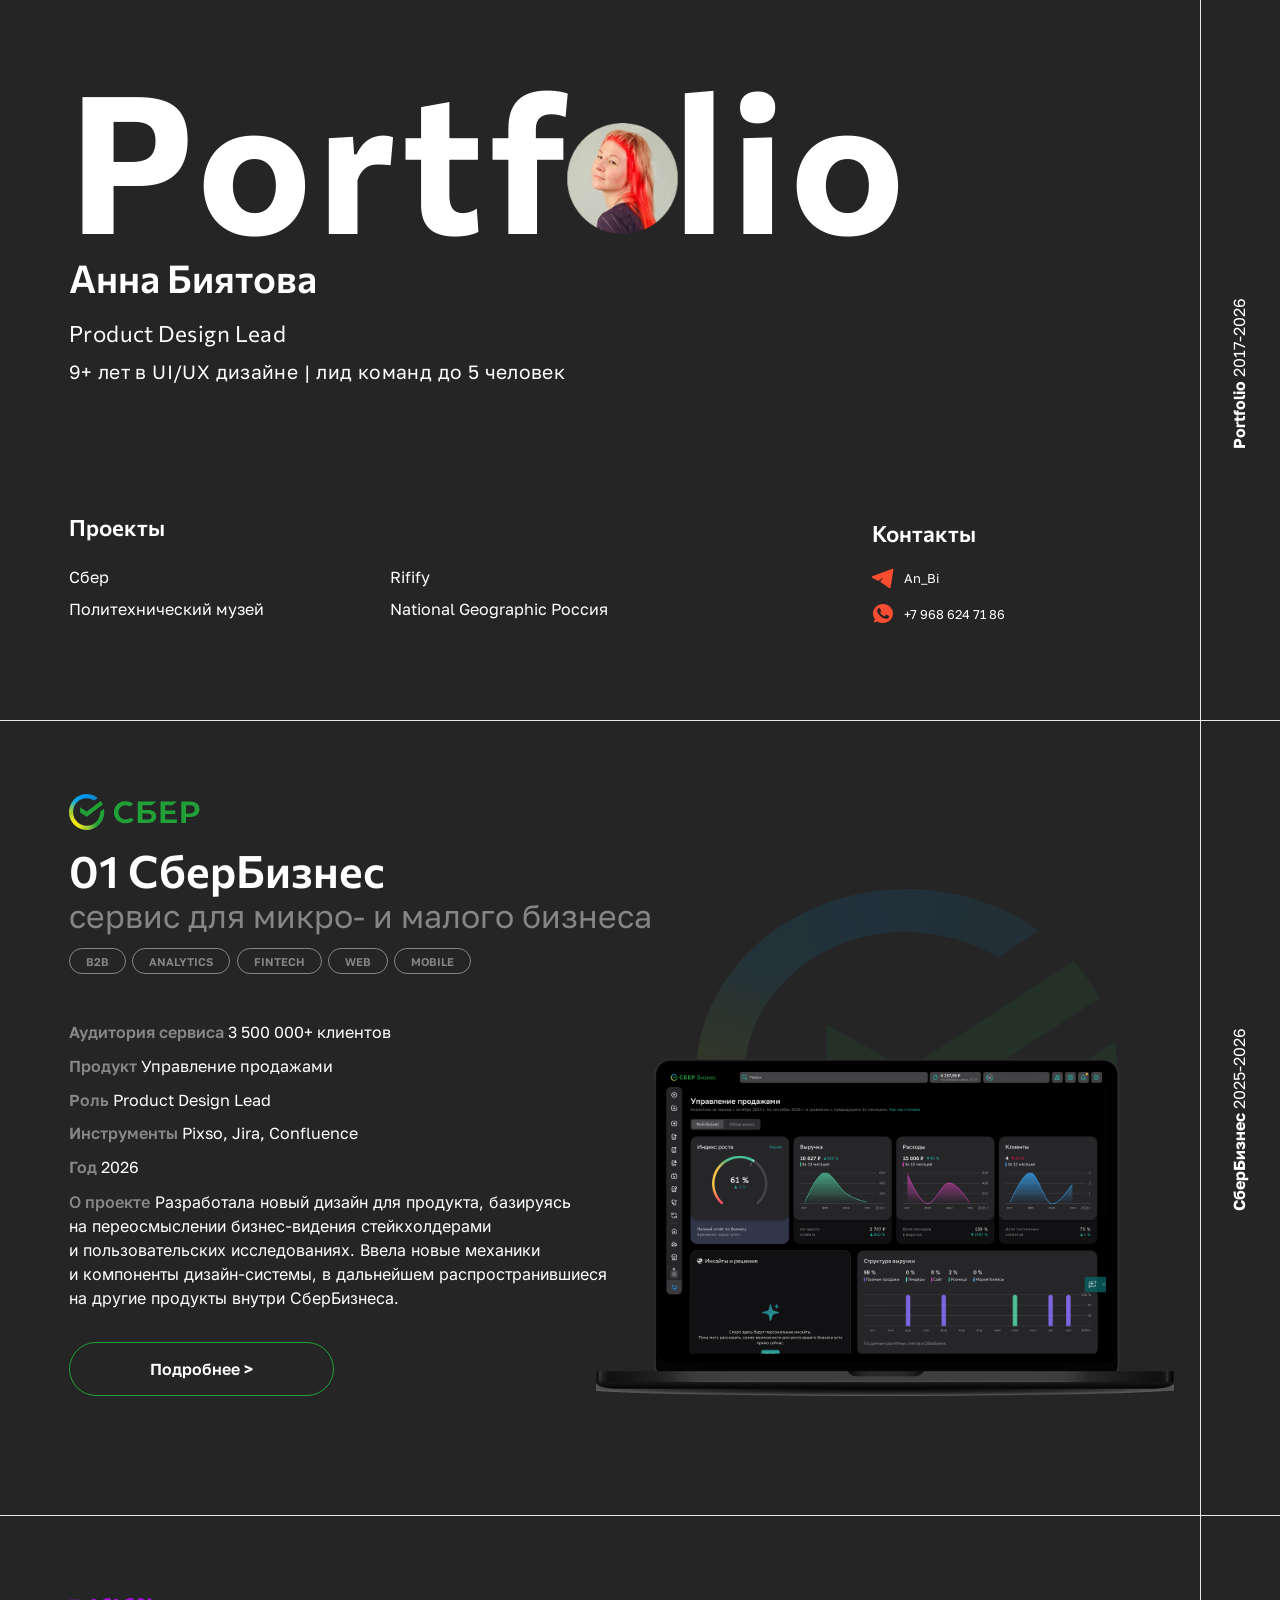
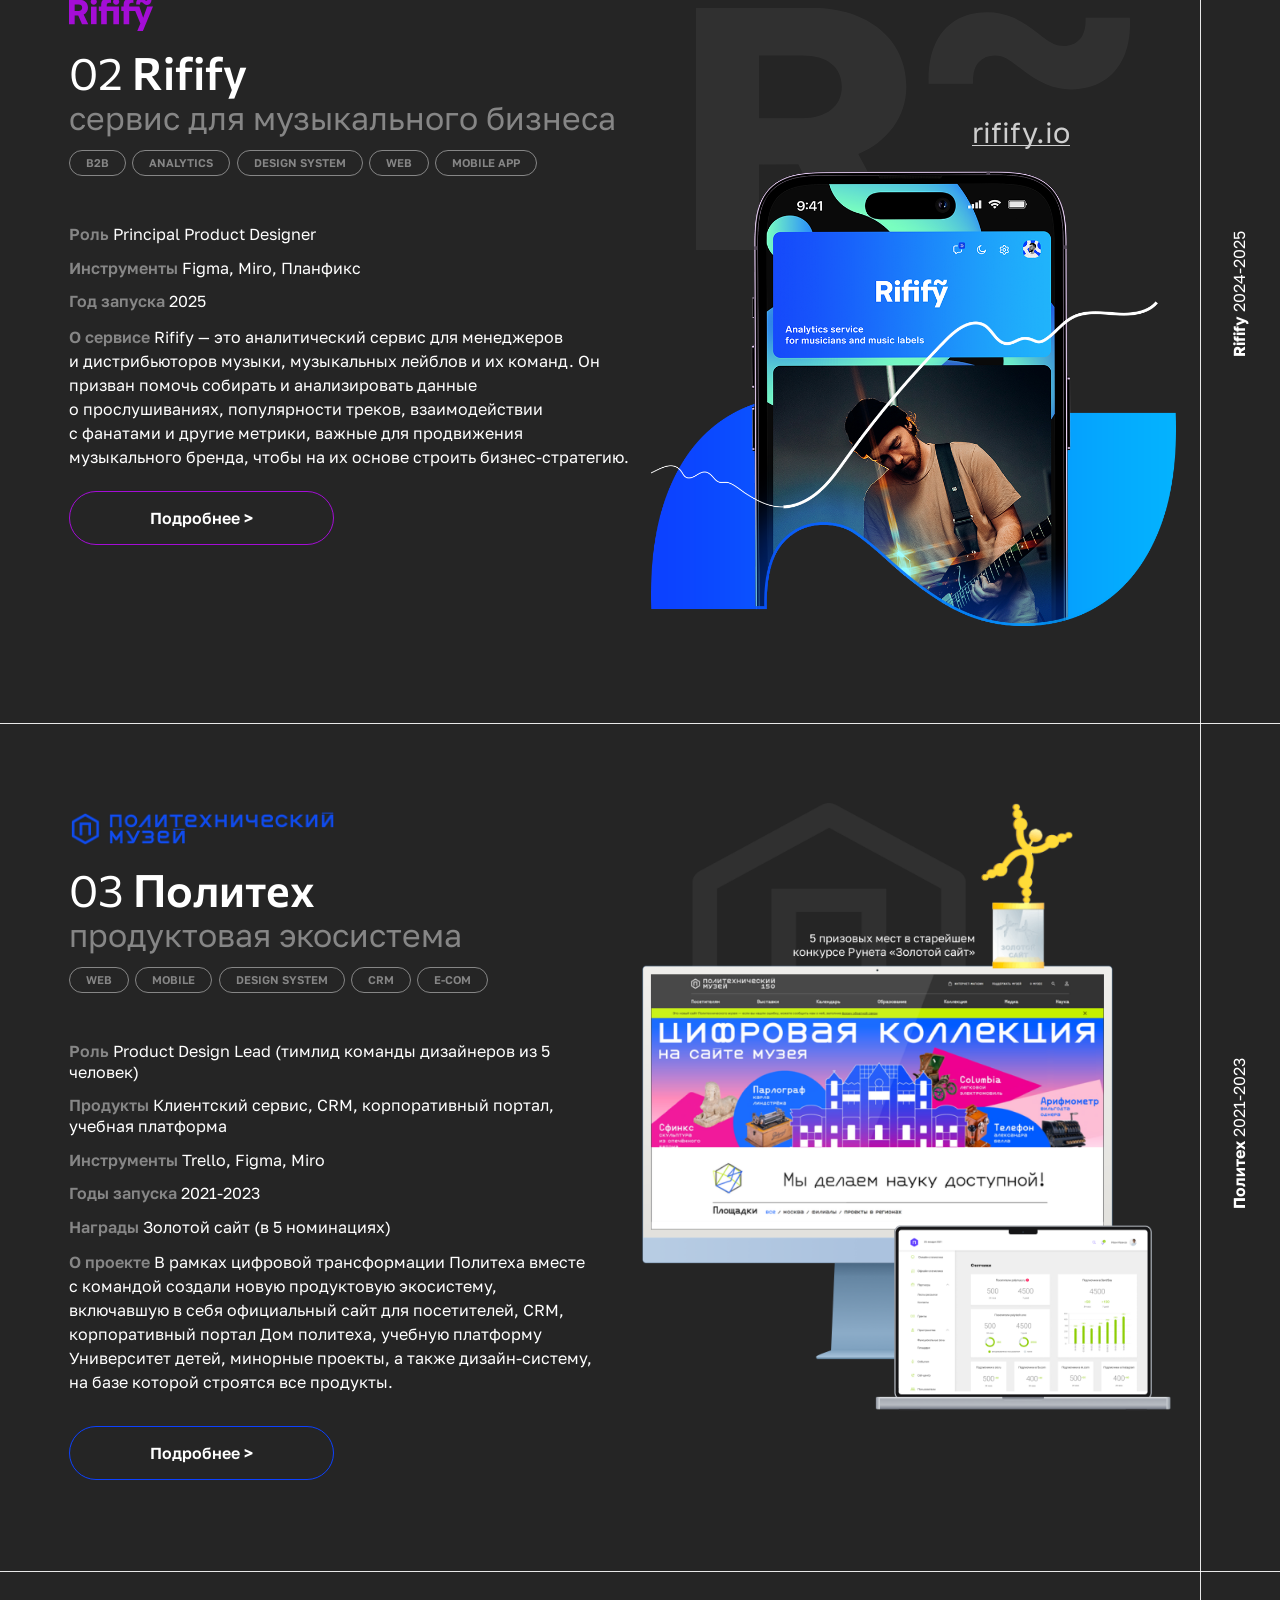
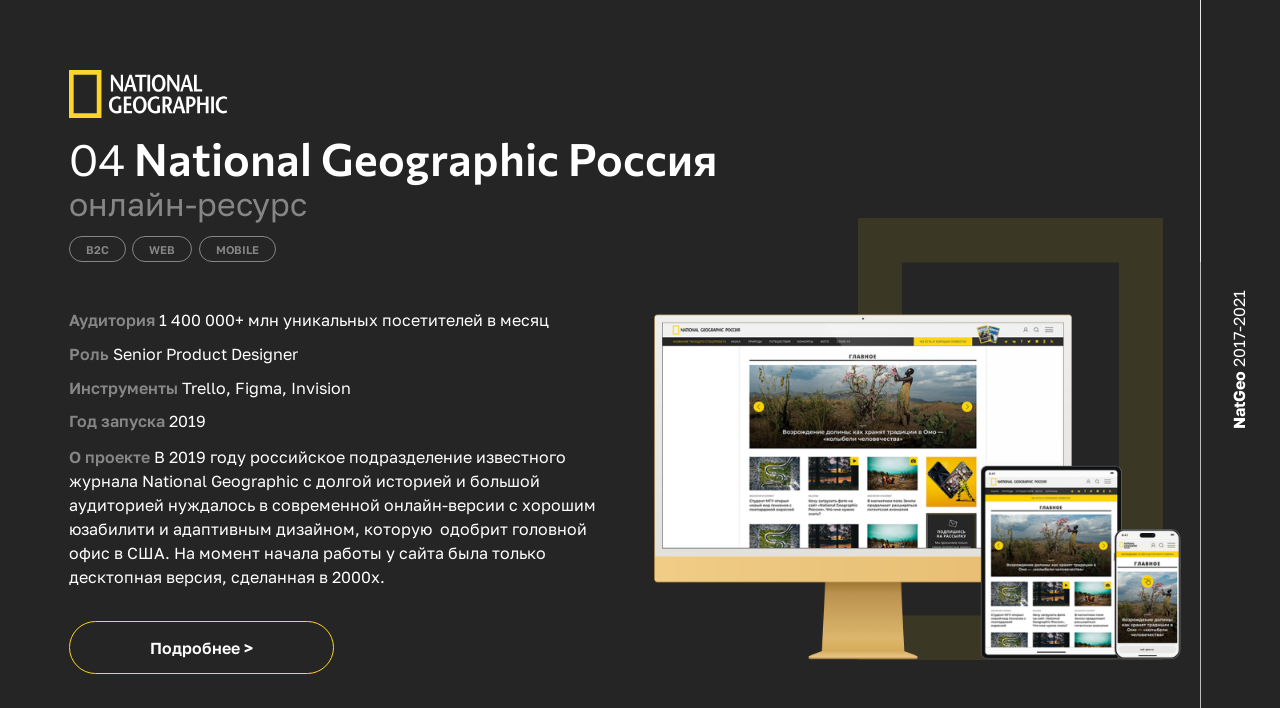
==== commit b98d82f7: "Refine mobile navigation and align portfolio sections with Figma" ====
--- a/index.html
+++ b/index.html
@@ -6,9 +6,9 @@
 <title>Анна Биятова — Portfolio</title>
 <link rel="stylesheet" href="fonts.css">
 <link rel="stylesheet" href="layout.css">
-<link rel="stylesheet" href="site.css">
+<link rel="stylesheet" href="site.css?v=9087303204">
 </head>
-<body class="home home-page" style="--basis:1600;--design-height:4976">
-<div class="viewport"><main data-node-id="2047:1017" data-name="Start" class="f1 design"><div data-node-id="2047:1018" class="f2 desktop-only"><div class="f3"><img alt="" src="da7af852-7161-42c7-ad03-e3b5329ed89d.svg" decoding="sync" class="f4"></div></div><div data-node-id="2047:1022" class="f5 desktop-only"><div class="f6"><div class="f7"><div class="f3"><img alt="" src="vector2-9e2679698a.svg" decoding="sync" class="f4"></div></div></div></div><div data-node-id="2047:1023" class="f8 desktop-only"><div class="f6"><div class="f7"><div class="f3"><img alt="" src="vector2-9e2679698a.svg" decoding="sync" class="f4"></div></div></div></div><div data-node-id="4108:386" class="f9 desktop-only"><div class="f6"><div class="f7"><div class="f3"><img alt="" src="vector2-9e2679698a.svg" decoding="sync" class="f4"></div></div></div></div><div data-node-id="4108:388" class="f10 desktop-only"><div class="f6"><div class="f7"><div class="f3"><img alt="" src="vector2-9e2679698a.svg" decoding="sync" class="f4"></div></div></div></div><div data-node-id="2047:1026" class="f11 desktop-only"><div class="f12"><p class="f13"><span class="f14 body-type">Portfolio</span><span class="f15 body-type"> 2017-2026</span></p></div></div><div data-node-id="2047:1027" class="f16 desktop-only"><div class="f3"><img alt="" src="08860b7c-ce26-485e-bb1d-e3747defd88d.svg" decoding="sync" class="f4"></div></div><div data-node-id="2047:1028" class="f17 desktop-only"><div class="f12"><p class="f13"><span class="f14 body-type">СберБизнес</span><span class="f15 body-type"> 2025-2026</span></p></div></div><div data-node-id="2047:1029" class="f18 desktop-only"><div class="f3"><img alt="" src="da7af852-7161-42c7-ad03-e3b5329ed89d.svg" decoding="sync" class="f4"></div></div><div data-node-id="2047:1030" class="f19 desktop-only"><div class="f12"><p class="f13"><span class="f14 body-type">Rifify</span><span class="f15 body-type"> 2024-2025</span></p></div></div><div data-node-id="2047:1031" class="f20 desktop-only"><div class="f3"><img alt="" src="da7af852-7161-42c7-ad03-e3b5329ed89d.svg" decoding="sync" class="f4"></div></div><div data-node-id="2047:1032" class="f21 desktop-only"><div class="f12"><p class="f13"><span class="f14 body-type">Политех</span><span class="f15 body-type"> 2021-2023</span></p></div></div><div data-node-id="2047:1033" class="f22 desktop-only"><div class="f3"><img alt="" src="da7af852-7161-42c7-ad03-e3b5329ed89d.svg" decoding="sync" class="f4"></div></div><div data-node-id="2047:1034" class="f23 desktop-only"><div class="f12"><p class="f13"><span class="f14 body-type">NatGeo</span><span class="f15 body-type"> 2017-2021</span></p></div></div><div data-node-id="2047:1035" class="f24 mobile-root mobile-flow"><div data-node-id="2047:1036" class="f25 mobile-flow"><div data-node-id="2047:1037" class="f26 mobile-flow"><div data-node-id="2047:1038" class="f27"><div data-node-id="2047:1039" class="f28"><div data-node-id="2047:1040" class="f26"><h1 data-node-id="2047:1041" style="font-variation-settings:&quot;FLAR&quot; 0, &quot;VOLM&quot; 0" aria-label="Portfolio" class="f29"><span style="font-variation-settings:&quot;FLAR&quot; 0, &quot;VOLM&quot; 0" class="f30">Portf</span><span style="font-variation-settings:&quot;FLAR&quot; 0, &quot;VOLM&quot; 0" class="f31 title-portrait">   <img alt="" height="139" src="f00d699c-cee5-4345-8985-4cddf7796972.png" width="139" class="f32 mobile-portrait" decoding="sync"></span><span style="font-variation-settings:&quot;FLAR&quot; 0, &quot;VOLM&quot; 0" class="f30">lio</span></h1></div></div></div><div data-node-id="2047:1042" class="f33 mobile-flow"><div data-node-id="2047:1044" class="f34"><p data-node-id="2047:1045" style="font-variation-settings:&quot;FLAR&quot; 0, &quot;VOLM&quot; 0" class="f35 display-type">Анна Биятова</p><p data-node-id="2047:1046" style="font-variation-settings:&quot;FLAR&quot; 0, &quot;VOLM&quot; 0" class="f36 section-type">Product Design Lead</p></div><div data-node-id="4001:382" class="f26"><p data-node-id="4001:383" class="f37 body-type">9+ лет в UI/UX дизайне | лид команд до 5 человек</p></div></div></div><div data-node-id="2047:1047" class="f38 desktop-only"></div></div><div data-node-id="2047:1055" class="f39 mobile-flow home-nav"><div data-node-id="2047:1056" class="f40 mobile-flow home-nav"><div data-node-id="2047:1057" class="f41 mobile-flow"><p data-node-id="2047:1058" style="font-variation-settings:&quot;FLAR&quot; 0, &quot;VOLM&quot; 0" class="f42 section-type">Проекты</p><div data-node-id="2047:1059" class="f43 body-type"><p class="f44"><a href="#sber">Сбер</a></p><p class="f45"><a href="#polytech">Политехнический музей</a></p></div></div><div data-node-id="2047:1060" class="f46 mobile-flow"><p data-node-id="2047:1061" style="font-variation-settings:&quot;FLAR&quot; 0, &quot;VOLM&quot; 0" class="f47 desktop-only section-type">Проекты</p><div data-node-id="2047:1062" class="f48 body-type"><p class="f44"><a href="#rifify">Rifify</a></p><p class="f45"><a href="#natgeo">National Geographic Россия</a></p></div></div></div><div data-node-id="2047:1063" class="f49 mobile-flow"><p data-node-id="2047:1064" style="font-variation-settings:&quot;FLAR&quot; 0, &quot;VOLM&quot; 0" class="f50 section-type">Контакты</p><div data-node-id="2047:1065" class="f51 mobile-flow"><a href="https://t.me/An_Bi" data-node-id="2047:1066" target="_blank" rel="noopener noreferrer" class="f52"><div data-node-id="2047:1067" data-name="telegram-svgrepo-com" class="f53"><img alt="" src="telegram-svgrepo-com-a227dfdb3e.svg" decoding="sync" class="f32"></div><div data-node-id="2047:1069" data-name="link" class="f54"><p data-node-id="I2047:1069;180:2139" class="f55">An_Bi</p></div></a><a href="https://api.whatsapp.com/send/?phone=79686247186&amp;text&amp;type=phone_number&amp;app_absent=0" data-node-id="2047:1070" target="_blank" rel="noopener noreferrer" class="f52"><div data-node-id="2047:1071" data-name="whatsapp-128-svgrepo-com" class="f56"><div data-node-id="2047:1072" data-name="Page-1" class="f57"><div data-node-id="2047:1073" data-name="Dribbble-Light-Preview" class="f57"><div data-node-id="2047:1074" data-name="icons" class="f58"><img alt="" src="ca8f4369-dca5-4f45-bd1b-74a5c559472d.svg" decoding="sync" class="f32"></div></div></div></div><div data-node-id="2047:1076" data-name="link" class="f59"><p data-node-id="I2047:1076;180:2139" class="f60">+7 968 624 71 86</p></div></a></div></div></div></div><div data-node-id="2047:1081" class="f61 desktop-only"><img alt="" src="group335741-cc95d2e238.svg" decoding="sync" class="f32"></div><section data-node-id="2047:1093" data-name="hero" id="sber" class="f62 home-section mobile-flow mobile-root"><div data-node-id="2047:1094" data-name="title" class="f63 mobile-flow"><div class="art-shell art-symbol" style="--art-w:169.0;--art-h:44.0"><div class="art-inner"><div data-node-id="2047:1095" data-name="sber-business-horizontal-logo 1" class="f64 asset-card symbol art-base"><div data-node-id="2047:1096" data-name="Group" class="f65"><img alt="" src="group-715e05df7a.svg" decoding="sync" class="f32"></div></div></div></div><div data-node-id="2047:1104" class="f66"><h2 class="f67 display-type"><span style="font-variation-settings:&quot;FLAR&quot; 0, &quot;VOLM&quot; 0" class="f68">01</span><span style="font-variation-settings:&quot;FLAR&quot; 0, &quot;VOLM&quot; 0" class="f69"> СберБизнес</span></h2><p class="f70 display-type">сервис для микро- и малого бизнеса</p></div><div data-node-id="2047:1105" class="f71 mobile-tags"><div data-node-id="2047:1106" class="f72"><p data-node-id="2047:1107" class="f73">B2В</p></div><div data-node-id="2047:1108" class="f72"><p data-node-id="2047:1109" class="f73">ANALYTICS</p></div><div data-node-id="2047:1110" class="f72"><p data-node-id="2047:1111" class="f73">FINTECH</p></div><div data-node-id="2047:1112" class="f72"><p data-node-id="2047:1113" class="f73">WEB</p></div><div data-node-id="2047:1114" class="f72"><p data-node-id="2047:1115" class="f73">MOBILE</p></div></div></div><div data-node-id="2047:1116" class="f74 mobile-flow"><div data-node-id="2047:1117" class="f75 mobile-flow"><div data-node-id="2047:1118" class="f76 mobile-flow"><p data-node-id="2047:1120" class="f77"><span class="f78 body-type">Аудитория сервиса </span><span class="f79 body-type">3 500 000+ клиентов</span></p><p data-node-id="2047:1119" class="f77"><span class="f78 body-type">Продукт</span><span class="f79 body-type"> Управление продажами</span></p><p data-node-id="2047:1121" class="f77"><span class="f78 body-type">Роль</span><span class="f79 body-type"> Product Design Lead</span></p><p data-node-id="2047:1122" class="f77"><span class="f78 body-type">Инструменты</span><span class="f79 body-type"> Pixso, Jira, Confluence</span></p><p data-node-id="2047:1124" class="f77"><span class="f78 body-type">Год</span><span class="f79 body-type"> 2026</span></p><div data-node-id="2047:1125" class="f80"><p class="f81 body-type"><span class="f82">О проекте</span><span class="f83"> Разработала новый дизайн для продукта, базируясь на переосмыслении бизнес-видения стейкхолдерами и пользовательских исследованиях. Ввела новые механики </span></p><p class="f84 body-type">и компоненты дизайн-системы, в дальнейшем распространившиеся на другие продукты внутри СберБизнеса.</p></div></div><a data-node-id="2047:1126" data-name="button" href="sber.html" aria-label="Подробнее о проекте СберБизнес" class="f85 action"><p data-node-id="I2047:1126;31:8" class="f86 body-type">Подробнее &gt;</p></a></div><div data-node-id="2047:1127" data-name="Component 1" class="f87 desktop-only"><div data-node-id="2047:1128" class="f88"><img alt="" src="rectangle9-54c301df84.png" decoding="sync" class="f89"></div></div></div><div class="mobile-art mobile-sber"><div class="f61" data-art-node="2047:1081"><img alt="" src="group335741-cc95d2e238.svg" class="f32" decoding="sync"></div><div data-name="Component 1" class="f87" data-art-node="2047:1127"><div data-art-node="2047:1128" class="f88"><img alt="" src="rectangle9-54c301df84.png" class="f89" decoding="sync"></div></div></div></section><div data-node-id="2047:1133" class="f90 desktop-only"><img alt="" height="139" src="f00d699c-cee5-4345-8985-4cddf7796972.png" width="139" decoding="sync" class="f32"></div><div data-node-id="2047:1157" class="f91 desktop-only"><div data-node-id="2047:1090" data-name="Group" class="f92"><img alt="" src="ce92cae7-5cc9-4928-95b6-e8f95a93dc6c.svg" decoding="sync" class="f32"></div><div data-node-id="2047:1159" data-name="iphoneWelcomeScreen 1" class="f93"><img alt="" src="51c996dc-2c7f-4863-90e3-d2e30f2d4b77.png" decoding="sync" class="f89"></div></div><section data-node-id="2047:1134" data-name="hero" id="rifify" class="f94 home-section mobile-flow mobile-root"><div data-node-id="2047:1135" data-name="title" class="f63 mobile-flow"><div class="art-shell art-symbol" style="--art-w:105.84;--art-h:42.0"><div class="art-inner"><div data-node-id="2047:1136" data-name="logo" class="f95 asset-card symbol art-base"><img alt="" src="bb40cdf7-cda1-4123-b1cc-fa6afe7eec54.svg" decoding="sync" class="f32"></div></div></div><div data-node-id="2047:1137" class="f66"><h2 class="f96 display-type"><span style="font-variation-settings:&quot;FLAR&quot; 0, &quot;VOLM&quot; 0" class="f97">02</span><span style="font-variation-settings:&quot;FLAR&quot; 0, &quot;VOLM&quot; 0" class="f98"> Rifify</span></h2><p class="f70 display-type">сервис для музыкального бизнеса</p></div><div data-node-id="2047:1138" class="f71 mobile-tags"><div data-node-id="2047:1139" class="f72"><p data-node-id="2047:1140" class="f73">B2В</p></div><div data-node-id="2047:1141" class="f72"><p data-node-id="2047:1142" class="f73">ANALYTICS</p></div><div data-node-id="2047:1143" class="f72"><p data-node-id="2047:1144" class="f73">DESIGN SYSTEM</p></div><div data-node-id="2047:1145" class="f72"><p data-node-id="2047:1146" class="f73">WEB</p></div><div data-node-id="2047:1147" class="f72"><p data-node-id="2047:1148" class="f73">MOBILE APP</p></div></div></div><div data-node-id="2047:1149" class="f99 mobile-flow"><div data-node-id="2047:1150" class="f100 mobile-flow"><div data-node-id="2047:1151" class="f76 mobile-flow"><p data-node-id="2047:1152" class="f101"><span class="f78 body-type">Роль</span><span class="f79 body-type"> Principal Product Designer</span></p><p data-node-id="2047:1153" class="f101"><span class="f78 body-type">Инструменты</span><span class="f79 body-type"> Figma, Miro, Планфикс</span></p><p data-node-id="2047:1154" class="f101"><span class="f78 body-type">Год запуска</span><span class="f79 body-type"> 2025</span></p><p data-node-id="2047:1155" class="f102"><span class="f103 body-type">О сервисе</span><span class="f104 body-type"> Rifify — это аналитический сервис для менеджеров и дистрибьюторов музыки, музыкальных лейблов и их команд. Он призван помочь собирать и анализировать данные о прослушиваниях, популярности треков, взаимодействии с фанатами и другие метрики, важные для продвижения музыкального бренда, чтобы на их основе строить бизнес-стратегию. </span></p></div><a data-node-id="2047:1156" data-name="button" href="rifify.html" aria-label="Подробнее о проекте Rifify" class="f105 action"><p data-node-id="I2047:1156;31:8" class="f86 body-type">Подробнее &gt;</p></a></div></div><a href="https://rifify.io" data-node-id="2047:1163" target="_blank" class="f106 mobile-external display-type" rel="noopener noreferrer"><p class="f107">rifify.io</p></a><div class="mobile-art mobile-rifify"><div data-name="Group" data-art-node="2047:1090" class="f92"><img alt="" src="ce92cae7-5cc9-4928-95b6-e8f95a93dc6c.svg" class="f32" decoding="sync"></div><div data-name="iphoneWelcomeScreen 1" data-art-node="2047:1159" class="f93"><img alt="" src="51c996dc-2c7f-4863-90e3-d2e30f2d4b77.png" class="f89" decoding="sync"></div></div></section><div data-node-id="2047:1164" data-name="Vector" class="f108 desktop-only"><img alt="" src="5a79a645-68f1-41d5-817a-1aee8416ebf0.svg" decoding="sync" class="f32"></div><section data-node-id="2047:1165" data-name="поли" id="polytech" class="f109 home-section mobile-flow mobile-root"><div data-node-id="2047:1166" data-name="title" class="f63 mobile-flow"><div class="art-shell art-symbol" style="--art-w:338.0;--art-h:48.0"><div class="art-inner"><div data-node-id="2047:1167" data-name="image-1de16db8-85b5-4d78-8180-da1f3745b1a0 1" class="f110 asset-card symbol art-base"><img alt="" src="de4b880d-7076-45f5-b7cd-0b7564033894.png" decoding="sync" class="f111"></div></div></div><div data-node-id="2047:1168" class="f66"><h2 class="f96 display-type"><span style="font-variation-settings:&quot;FLAR&quot; 0, &quot;VOLM&quot; 0" class="f97">03</span><span style="font-variation-settings:&quot;FLAR&quot; 0, &quot;VOLM&quot; 0" class="f98"> Политех</span></h2><p class="f70 display-type">продуктовая экосистема</p></div><div data-node-id="2047:1169" class="f71 mobile-tags"><div data-node-id="2047:1174" class="f72"><p data-node-id="2047:1175" class="f73">WEB</p></div><div data-node-id="2047:1176" class="f72"><p data-node-id="2047:1177" class="f73">MOBILE</p></div><div data-node-id="4126:344" class="f72"><p data-node-id="4126:345" class="f73">DESIGN SYSTEM</p></div><div data-node-id="2047:1172" class="f72"><p data-node-id="2047:1173" class="f73">CRM</p></div><div data-node-id="4126:341" class="f72"><p data-node-id="4126:342" class="f73">E-COM</p></div></div></div><div data-node-id="2047:1178" class="f112 mobile-flow"><div data-node-id="2051:1266" class="f76 mobile-flow"><p data-node-id="2047:1179" class="f77"><span class="f78 body-type">Роль</span><span class="f79 body-type"> Product Design Lead (тимлид команды дизайнеров из 5 человек)</span></p><p data-node-id="2047:1180" class="f77"><span class="f78 body-type">Продукты</span><span class="f79 body-type"> клиентский сервис, CRM, корпоративный портал, учебная платформа</span></p><p data-node-id="2047:1181" class="f77"><span class="f78 body-type">Инструменты</span><span class="f79 body-type"> Trello, Figma, Miro</span></p><p data-node-id="2047:1182" class="f77"><span class="f78 body-type">Годы запуска</span><span class="f79 body-type"> 2021-2023</span></p><p data-node-id="2047:1183" class="f77"><span class="f78 body-type">Награды</span><span class="f79 body-type"> Золотой сайт (в 5 номинациях)</span></p><p data-node-id="2047:1184" class="f77"><span class="f103 body-type">О проекте</span><span class="f104 body-type"> В рамках цифровой трансформации Политеха вместе с командой создали новую продуктовую экосистему, включавшую в себя официальный сайт для посетителей, CRM, корпоративный портал Дом политеха, учебную платформу Университет детей, минорные проекты, а также дизайн-систему, на базе которой строятся все продукты.</span></p></div><a data-node-id="2047:1185" data-name="button" href="polytech.html" aria-label="Подробнее о проекте Политех" class="f113 action"><p data-node-id="I2047:1185;31:8" class="f86 body-type">Подробнее &gt;</p></a></div><div class="mobile-art mobile-polytech"><div data-name="поли" class="f114" data-art-node="2051:1270"><img src="polytech-blue-imac-33b457dd71.png" alt="Сайт Политехнического музея на iMac, CRM на ноутбуке и награда «Золотой сайт»" class="replacement-image" decoding="sync"></div></div></section><div data-node-id="2051:1270" data-name="поли" class="f114 desktop-only"><img src="polytech-blue-imac-33b457dd71.png" alt="Сайт Политехнического музея на iMac, CRM на ноутбуке и награда «Золотой сайт»" class="replacement-image" decoding="sync"></div><section data-node-id="2047:1189" id="natgeo" class="f115 home-section mobile-flow mobile-root"><div data-node-id="2047:1190" data-name="title" class="f63 mobile-flow"><div class="art-shell art-symbol" style="--art-w:199.0;--art-h:59.0"><div class="art-inner"><div data-node-id="2047:1191" data-name="National-Geographic-Logo 1" class="f116 asset-card symbol art-base"><img alt="" src="national-geographic-logo1-c63c721502.svg" decoding="sync" class="f32"></div></div></div><div data-node-id="2047:1194" class="f66"><h2 class="f96 display-type"><span style="font-variation-settings:&quot;FLAR&quot; 0, &quot;VOLM&quot; 0" class="f97">04</span><span style="font-variation-settings:&quot;FLAR&quot; 0, &quot;VOLM&quot; 0" class="f98"> National Geographic Россия</span></h2><p class="f70 display-type">онлайн-ресурс</p></div><div data-node-id="2047:1195" class="f71 mobile-tags"><div data-node-id="2047:1196" class="f72"><p data-node-id="2047:1197" class="f73">B2C</p></div><div data-node-id="2047:1198" class="f72"><p data-node-id="2047:1199" class="f73">WEB</p></div><div data-node-id="2047:1200" class="f72"><p data-node-id="2047:1201" class="f73">MOBILE</p></div></div></div><div data-node-id="2047:1202" class="f117 mobile-flow"><div data-node-id="2051:1267" class="f118 mobile-flow"><p data-node-id="4032:191" class="f119"><span class="f120 body-type">Аудитория</span><span class="f79 body-type"> 1 400 000+ млн уникальных посетителей в месяц</span></p><p data-node-id="2047:1203" class="f121"><span class="f78 body-type">Роль</span><span class="f79 body-type"> Senior Product Designer</span></p><p data-node-id="2047:1204" class="f121"><span class="f78 body-type">Инструменты</span><span class="f79 body-type"> Trello, Figma, Invision</span></p><p data-node-id="2047:1205" class="f122"><span class="f123 body-type">Год запуска</span><span class="f124 body-type"> 2019</span></p><p data-node-id="2047:1206" class="f125"><span class="f103 body-type">О проекте</span><span class="f104 body-type"> В 2019 году российское подразделение известного журнала National Geographic с долгой историей и большой аудиторией нуждалось в современной онлайн-версии с хорошим юзабилити и адаптивным дизайном, которую  одобрит головной офис в США. На момент начала работы у сайта была только десктопная версия, сделанная в 2000х.</span></p></div><a data-node-id="2047:1207" data-name="button" href="natgeo.html" aria-label="Подробнее о проекте National Geographic Россия" class="f126 action"><p data-node-id="I2047:1207;31:8" class="f86 body-type">Подробнее &gt;</p></a></div><div data-node-id="2047:1208" data-name="FireShot Capture 022 - Anna Biyatova - [readymag.website] 1" class="f127 desktop-only"><img src="natgeo-yellow-imac-8d464cf291.png" alt="Сайт National Geographic Россия на iMac, планшете и телефоне" class="replacement-image" decoding="sync"></div><div class="mobile-art mobile-natgeo"><div data-name="Vector" class="f108" data-art-node="2047:1164"><img alt="" src="5a79a645-68f1-41d5-817a-1aee8416ebf0.svg" class="f32" decoding="sync"></div><div data-name="FireShot Capture 022 - Anna Biyatova - [readymag.website] 1" class="f127" data-art-node="2047:1208"><img src="natgeo-yellow-imac-8d464cf291.png" alt="Сайт National Geographic Россия на iMac, планшете и телефоне" class="replacement-image" decoding="sync"></div></div></section></main></div>
+<body class="home home-page" style="--basis:1600;--design-height:4885">
+<div class="viewport"><main data-node-id="2047:1017" data-name="Start" class="f1 design"><div data-node-id="2047:1018" class="f2 desktop-only"><div class="f3"><img alt="" src="da7af852-7161-42c7-ad03-e3b5329ed89d.svg" decoding="sync" class="f4"></div></div><div data-node-id="2047:1022" class="f5 desktop-only"><div class="f6"><div class="f7"><div class="f3"><img alt="" src="vector2-9e2679698a.svg" decoding="sync" class="f4"></div></div></div></div><div data-node-id="2047:1023" class="f8 desktop-only"><div class="f6"><div class="f7"><div class="f3"><img alt="" src="vector2-9e2679698a.svg" decoding="sync" class="f4"></div></div></div></div><div data-node-id="4108:386" class="f9 desktop-only"><div class="f6"><div class="f7"><div class="f3"><img alt="" src="vector2-9e2679698a.svg" decoding="sync" class="f4"></div></div></div></div><div data-node-id="4108:388" class="f10 desktop-only"><div class="f6"><div class="f7"><div class="f3"><img alt="" src="vector2-9e2679698a.svg" decoding="sync" class="f4"></div></div></div></div><div data-node-id="2047:1026" class="f11 desktop-only"><div class="f12"><p class="f13"><span class="f14 body-type">Portfolio</span><span class="f15 body-type"> 2017-2026</span></p></div></div><div data-node-id="2047:1027" class="f16 desktop-only"><div class="f3"><img alt="" src="08860b7c-ce26-485e-bb1d-e3747defd88d.svg" decoding="sync" class="f4"></div></div><div data-node-id="2047:1028" class="f17 desktop-only"><div class="f12"><p class="f13"><span class="f14 body-type">СберБизнес</span><span class="f15 body-type"> 2025-2026</span></p></div></div><div data-node-id="2047:1029" class="f18 desktop-only"><div class="f3"><img alt="" src="da7af852-7161-42c7-ad03-e3b5329ed89d.svg" decoding="sync" class="f4"></div></div><div data-node-id="2047:1030" class="f19 desktop-only"><div class="f12"><p class="f13"><span class="f14 body-type">Rifify</span><span class="f15 body-type"> 2024-2025</span></p></div></div><div data-node-id="2047:1031" class="f20 desktop-only"><div class="f3"><img alt="" src="da7af852-7161-42c7-ad03-e3b5329ed89d.svg" decoding="sync" class="f4"></div></div><div data-node-id="2047:1032" class="f21 desktop-only"><div class="f12"><p class="f13"><span class="f14 body-type">Политех</span><span class="f15 body-type"> 2021-2023</span></p></div></div><div data-node-id="2047:1033" class="f22 desktop-only"><div class="f3"><img alt="" src="da7af852-7161-42c7-ad03-e3b5329ed89d.svg" decoding="sync" class="f4"></div></div><div data-node-id="2047:1034" class="f23 desktop-only"><div class="f12"><p class="f13"><span class="f14 body-type">NatGeo</span><span class="f15 body-type"> 2017-2021</span></p></div></div><div data-node-id="2047:1035" class="f24 mobile-root mobile-flow"><div data-node-id="2047:1036" class="f25 mobile-flow"><div data-node-id="2047:1037" class="f26 mobile-flow"><div data-node-id="2047:1038" class="f27"><div data-node-id="2047:1039" class="f28"><div data-node-id="2047:1040" class="f26"><h1 data-node-id="2047:1041" style="font-variation-settings:&quot;FLAR&quot; 0, &quot;VOLM&quot; 0" aria-label="Portfolio" class="f29"><span style="font-variation-settings:&quot;FLAR&quot; 0, &quot;VOLM&quot; 0" class="f30">Portf</span><span style="font-variation-settings:&quot;FLAR&quot; 0, &quot;VOLM&quot; 0" class="f31 title-portrait">   <img alt="" height="139" src="f00d699c-cee5-4345-8985-4cddf7796972.png" width="139" class="f32 mobile-portrait" decoding="sync"></span><span style="font-variation-settings:&quot;FLAR&quot; 0, &quot;VOLM&quot; 0" class="f30">lio</span></h1></div></div></div><div data-node-id="2047:1042" class="f33 mobile-flow"><div data-node-id="2047:1044" class="f34"><p data-node-id="2047:1045" style="font-variation-settings:&quot;FLAR&quot; 0, &quot;VOLM&quot; 0" class="f35 display-type">Анна Биятова</p><p data-node-id="2047:1046" style="font-variation-settings:&quot;FLAR&quot; 0, &quot;VOLM&quot; 0" class="f36 section-type">Product Design Lead</p></div><div data-node-id="4001:382" class="f26"><p data-node-id="4001:383" class="f37 body-type">9+ лет в UI/UX дизайне | лид команд до 5 человек</p></div></div></div><div data-node-id="2047:1047" class="f38 desktop-only"></div></div><div data-node-id="2047:1055" class="f39 mobile-flow home-nav"><div data-node-id="2047:1056" class="f40 mobile-flow home-nav project-list"><div data-node-id="2047:1057" class="f41 mobile-flow project-column"><p data-node-id="2047:1058" style="font-variation-settings:&quot;FLAR&quot; 0, &quot;VOLM&quot; 0" class="f42 section-type">Проекты</p><div data-node-id="2047:1059" class="f43 project-links body-type"><p class="f44"><a href="#sber">Сбер</a></p><p class="f45"><a href="#polytech">Политехнический музей</a></p></div></div><div data-node-id="2047:1060" class="f46 mobile-flow project-column"><p data-node-id="2047:1061" style="font-variation-settings:&quot;FLAR&quot; 0, &quot;VOLM&quot; 0" class="f47 desktop-only section-type">Проекты</p><div data-node-id="2047:1062" class="f48 project-links body-type"><p class="f44"><a href="#rifify">Rifify</a></p><p class="f45"><a href="#natgeo">National Geographic Россия</a></p></div></div></div><div data-node-id="2047:1063" class="f49 mobile-flow"><p data-node-id="2047:1064" style="font-variation-settings:&quot;FLAR&quot; 0, &quot;VOLM&quot; 0" class="f50 section-type">Контакты</p><div data-node-id="2047:1065" class="f51 mobile-flow"><a href="https://t.me/An_Bi" data-node-id="2047:1066" target="_blank" rel="noopener noreferrer" class="f52"><div data-node-id="2047:1067" data-name="telegram-svgrepo-com" class="f53"><img alt="" src="telegram-svgrepo-com-a227dfdb3e.svg" decoding="sync" class="f32"></div><div data-node-id="2047:1069" data-name="link" class="f54"><p data-node-id="I2047:1069;180:2139" class="f55">An_Bi</p></div></a><a href="https://api.whatsapp.com/send/?phone=79686247186&amp;text&amp;type=phone_number&amp;app_absent=0" data-node-id="2047:1070" target="_blank" rel="noopener noreferrer" class="f52"><div data-node-id="2047:1071" data-name="whatsapp-128-svgrepo-com" class="f56"><div data-node-id="2047:1072" data-name="Page-1" class="f57"><div data-node-id="2047:1073" data-name="Dribbble-Light-Preview" class="f57"><div data-node-id="2047:1074" data-name="icons" class="f58"><img alt="" src="ca8f4369-dca5-4f45-bd1b-74a5c559472d.svg" decoding="sync" class="f32"></div></div></div></div><div data-node-id="2047:1076" data-name="link" class="f59"><p data-node-id="I2047:1076;180:2139" class="f60">+7 968 624 71 86</p></div></a></div></div></div></div><div data-node-id="2047:1081" class="f61 desktop-only"><img alt="" src="group335741-cc95d2e238.svg" decoding="sync" class="f32"></div><section data-node-id="2047:1093" data-name="hero" id="sber" class="f62 home-section mobile-flow mobile-root"><div data-node-id="2047:1094" data-name="title" class="f63 mobile-flow"><div class="art-shell art-symbol" style="--art-w:169.0;--art-h:44.0"><div class="art-inner"><div data-node-id="2047:1095" data-name="sber-business-horizontal-logo 1" class="f64 asset-card symbol art-base"><div data-node-id="2047:1096" data-name="Group" class="f65"><img alt="" src="group-715e05df7a.svg" decoding="sync" class="f32"></div></div></div></div><div data-node-id="2047:1104" class="f66"><h2 class="f67 display-type"><span style="font-variation-settings:&quot;FLAR&quot; 0, &quot;VOLM&quot; 0" class="f68">01</span><span style="font-variation-settings:&quot;FLAR&quot; 0, &quot;VOLM&quot; 0" class="f69"> СберБизнес</span></h2><p class="f70 display-type">сервис для микро- и малого бизнеса</p></div><div data-node-id="2047:1105" class="f71 mobile-tags"><div data-node-id="2047:1106" class="f72"><p data-node-id="2047:1107" class="f73">B2В</p></div><div data-node-id="2047:1108" class="f72"><p data-node-id="2047:1109" class="f73">ANALYTICS</p></div><div data-node-id="2047:1110" class="f72"><p data-node-id="2047:1111" class="f73">FINTECH</p></div><div data-node-id="2047:1112" class="f72"><p data-node-id="2047:1113" class="f73">WEB</p></div><div data-node-id="2047:1114" class="f72"><p data-node-id="2047:1115" class="f73">MOBILE</p></div></div></div><div data-node-id="2047:1116" class="f74 mobile-flow"><div data-node-id="2047:1117" class="f75 mobile-flow"><div data-node-id="2047:1118" class="f76 mobile-flow"><p data-node-id="2047:1120" class="f77"><span class="f78 body-type">Аудитория сервиса </span><span class="f79 body-type">3 500 000+ клиентов</span></p><p data-node-id="2047:1119" class="f77"><span class="f78 body-type">Продукт</span><span class="f79 body-type"> Управление продажами</span></p><p data-node-id="2047:1121" class="f77"><span class="f78 body-type">Роль</span><span class="f79 body-type"> Product Design Lead</span></p><p data-node-id="2047:1122" class="f77"><span class="f78 body-type">Инструменты</span><span class="f79 body-type"> Pixso, Jira, Confluence</span></p><p data-node-id="2047:1124" class="f77"><span class="f78 body-type">Год</span><span class="f79 body-type"> 2026</span></p><div data-node-id="2047:1125" class="f80"><p class="f81 body-type"><span class="f82">О проекте</span><span class="f83"> Разработала новый дизайн для продукта, базируясь на переосмыслении бизнес-видения стейкхолдерами и пользовательских исследованиях. Ввела новые механики </span></p><p class="f84 body-type">и компоненты дизайн-системы, в дальнейшем распространившиеся на другие продукты внутри СберБизнеса.</p></div></div><a data-node-id="2047:1126" data-name="button" href="sber.html" aria-label="Подробнее о проекте СберБизнес" class="f85 action"><p data-node-id="I2047:1126;31:8" class="f86 body-type">Подробнее &gt;</p></a></div><div data-node-id="2047:1127" data-name="Component 1" class="f87 desktop-only"><div data-node-id="2047:1128" class="f88"><img alt="" src="rectangle9-54c301df84.png" decoding="sync" class="f89"></div></div></div><div class="mobile-art mobile-sber"><div class="f61" data-art-node="2047:1081"><img alt="" src="group335741-cc95d2e238.svg" class="f32" decoding="sync"></div><div data-name="Component 1" class="f87" data-art-node="2047:1127"><div data-art-node="2047:1128" class="f88"><img alt="" src="rectangle9-54c301df84.png" class="f89" decoding="sync"></div></div></div></section><div data-node-id="2047:1133" class="f90 desktop-only"><img alt="" height="139" src="f00d699c-cee5-4345-8985-4cddf7796972.png" width="139" decoding="sync" class="f32"></div><div data-node-id="2047:1157" class="f91 desktop-only"><div data-node-id="2047:1090" data-name="Group" class="f92"><img alt="" src="ce92cae7-5cc9-4928-95b6-e8f95a93dc6c.svg" decoding="sync" class="f32"></div><div data-node-id="2047:1159" data-name="iphoneWelcomeScreen 1" class="f93"><img alt="" src="51c996dc-2c7f-4863-90e3-d2e30f2d4b77.png" decoding="sync" class="f89"></div></div><section data-node-id="2047:1134" data-name="hero" id="rifify" class="f94 home-section mobile-flow mobile-root"><div data-node-id="2047:1135" data-name="title" class="f63 mobile-flow"><div class="art-shell art-symbol" style="--art-w:105.84;--art-h:42.0"><div class="art-inner"><div data-node-id="2047:1136" data-name="logo" class="f95 asset-card symbol art-base"><img alt="" src="bb40cdf7-cda1-4123-b1cc-fa6afe7eec54.svg" decoding="sync" class="f32"></div></div></div><div data-node-id="2047:1137" class="f66"><h2 class="f96 display-type"><span style="font-variation-settings:&quot;FLAR&quot; 0, &quot;VOLM&quot; 0" class="f97">02</span><span style="font-variation-settings:&quot;FLAR&quot; 0, &quot;VOLM&quot; 0" class="f98"> Rifify</span></h2><p class="f70 display-type">сервис для музыкального бизнеса</p></div><div data-node-id="2047:1138" class="f71 mobile-tags"><div data-node-id="2047:1139" class="f72"><p data-node-id="2047:1140" class="f73">B2В</p></div><div data-node-id="2047:1141" class="f72"><p data-node-id="2047:1142" class="f73">ANALYTICS</p></div><div data-node-id="2047:1143" class="f72"><p data-node-id="2047:1144" class="f73">DESIGN SYSTEM</p></div><div data-node-id="2047:1145" class="f72"><p data-node-id="2047:1146" class="f73">WEB</p></div><div data-node-id="2047:1147" class="f72"><p data-node-id="2047:1148" class="f73">MOBILE APP</p></div></div></div><div data-node-id="2047:1149" class="f99 mobile-flow"><div data-node-id="2047:1150" class="f100 mobile-flow"><div data-node-id="2047:1151" class="f76 mobile-flow"><p data-node-id="2047:1152" class="f101"><span class="f78 body-type">Роль</span><span class="f79 body-type"> Principal Product Designer</span></p><p data-node-id="2047:1153" class="f101"><span class="f78 body-type">Инструменты</span><span class="f79 body-type"> Figma, Miro, Планфикс</span></p><p data-node-id="2047:1154" class="f101"><span class="f78 body-type">Год запуска</span><span class="f79 body-type"> 2025</span></p><p data-node-id="2047:1155" class="f102"><span class="f103 body-type">О сервисе</span><span class="f104 body-type"> Rifify — это аналитический сервис для менеджеров и дистрибьюторов музыки, музыкальных лейблов и их команд. Он призван помочь собирать и анализировать данные о прослушиваниях, популярности треков, взаимодействии с фанатами и другие метрики, важные для продвижения музыкального бренда, чтобы на их основе строить бизнес-стратегию. </span></p></div><a data-node-id="2047:1156" data-name="button" href="rifify.html" aria-label="Подробнее о проекте Rifify" class="f105 action"><p data-node-id="I2047:1156;31:8" class="f86 body-type">Подробнее &gt;</p></a></div></div><a href="https://rifify.io" data-node-id="2047:1163" target="_blank" class="f106 mobile-external display-type" rel="noopener noreferrer"><p class="f107">rifify.io</p></a><div class="mobile-art mobile-rifify"><div data-name="Group" data-art-node="2047:1090" class="f92"><img alt="" src="ce92cae7-5cc9-4928-95b6-e8f95a93dc6c.svg" class="f32" decoding="sync"></div><div data-name="iphoneWelcomeScreen 1" data-art-node="2047:1159" class="f93"><img alt="" src="51c996dc-2c7f-4863-90e3-d2e30f2d4b77.png" class="f89" decoding="sync"></div></div></section><div data-node-id="2047:1164" data-name="Vector" class="f108 desktop-only"><img alt="" src="5a79a645-68f1-41d5-817a-1aee8416ebf0.svg" decoding="sync" class="f32"></div><section data-node-id="2047:1165" data-name="поли" id="polytech" class="f109 home-section mobile-flow mobile-root"><div data-node-id="2047:1166" data-name="title" class="f63 mobile-flow"><div class="art-shell art-symbol" style="--art-w:338.0;--art-h:48.0"><div class="art-inner"><div data-node-id="2047:1167" data-name="image-1de16db8-85b5-4d78-8180-da1f3745b1a0 1" class="f110 asset-card symbol art-base"><img alt="" src="de4b880d-7076-45f5-b7cd-0b7564033894.png" decoding="sync" class="f111"></div></div></div><div data-node-id="2047:1168" class="f66"><h2 class="f96 display-type"><span style="font-variation-settings:&quot;FLAR&quot; 0, &quot;VOLM&quot; 0" class="f97">03</span><span style="font-variation-settings:&quot;FLAR&quot; 0, &quot;VOLM&quot; 0" class="f98"> Политех</span></h2><p class="f70 display-type">продуктовая экосистема</p></div><div data-node-id="2047:1169" class="f71 mobile-tags"><div data-node-id="2047:1174" class="f72"><p data-node-id="2047:1175" class="f73">WEB</p></div><div data-node-id="2047:1176" class="f72"><p data-node-id="2047:1177" class="f73">MOBILE</p></div><div data-node-id="4126:344" class="f72"><p data-node-id="4126:345" class="f73">DESIGN SYSTEM</p></div><div data-node-id="2047:1172" class="f72"><p data-node-id="2047:1173" class="f73">CRM</p></div><div data-node-id="4126:341" class="f72"><p data-node-id="4126:342" class="f73">E-COM</p></div></div></div><div data-node-id="2047:1178" class="f112 mobile-flow"><div data-node-id="2051:1266" class="f76 mobile-flow"><p data-node-id="2047:1179" class="f77"><span class="f78 body-type">Роль</span><span class="f79 body-type"> Product Design Lead (тимлид команды дизайнеров из 5 человек)</span></p><p data-node-id="2047:1180" class="f77"><span class="f78 body-type">Продукты</span><span class="f79 body-type"> Клиентский сервис, CRM, корпоративный портал, учебная платформа</span></p><p data-node-id="2047:1181" class="f77"><span class="f78 body-type">Инструменты</span><span class="f79 body-type"> Trello, Figma, Miro</span></p><p data-node-id="2047:1182" class="f77"><span class="f78 body-type">Годы запуска</span><span class="f79 body-type"> 2021-2023</span></p><p data-node-id="2047:1183" class="f77"><span class="f78 body-type">Награды</span><span class="f79 body-type"> Золотой сайт (в 5 номинациях)</span></p><p data-node-id="2047:1184" class="f77"><span class="f103 body-type">О проекте</span><span class="f104 body-type"> В рамках цифровой трансформации Политеха вместе с командой создали новую продуктовую экосистему, включавшую в себя официальный сайт для посетителей, CRM, корпоративный портал Дом политеха, учебную платформу Университет детей, минорные проекты, а также дизайн-систему, на базе которой строятся все продукты.</span></p></div><a data-node-id="2047:1185" data-name="button" href="polytech.html" aria-label="Подробнее о проекте Политех" class="f113 action"><p data-node-id="I2047:1185;31:8" class="f86 body-type">Подробнее &gt;</p></a></div><div class="mobile-art mobile-polytech"><div data-name="поли" class="f114" data-art-node="2051:1270"><img src="polytech-blue-imac-33b457dd71.png" alt="Сайт Политехнического музея на iMac, CRM на ноутбуке и награда «Золотой сайт»" class="replacement-image" decoding="sync"></div></div></section><div data-node-id="2051:1270" data-name="поли" class="f114 desktop-only"><img src="polytech-blue-imac-33b457dd71.png" alt="Сайт Политехнического музея на iMac, CRM на ноутбуке и награда «Золотой сайт»" class="replacement-image" decoding="sync"></div><section data-node-id="2047:1189" id="natgeo" class="f115 home-section mobile-flow mobile-root"><div data-node-id="2047:1190" data-name="title" class="f63 mobile-flow"><div class="art-shell art-symbol" style="--art-w:199.0;--art-h:59.0"><div class="art-inner"><div data-node-id="2047:1191" data-name="National-Geographic-Logo 1" class="f116 asset-card symbol art-base"><img alt="" src="national-geographic-logo1-c63c721502.svg" decoding="sync" class="f32"></div></div></div><div data-node-id="2047:1194" class="f66"><h2 class="f96 display-type"><span style="font-variation-settings:&quot;FLAR&quot; 0, &quot;VOLM&quot; 0" class="f97">04</span><span style="font-variation-settings:&quot;FLAR&quot; 0, &quot;VOLM&quot; 0" class="f98"> National Geographic Россия</span></h2><p class="f70 display-type">онлайн-ресурс</p></div><div data-node-id="2047:1195" class="f71 mobile-tags"><div data-node-id="2047:1196" class="f72"><p data-node-id="2047:1197" class="f73">B2C</p></div><div data-node-id="2047:1198" class="f72"><p data-node-id="2047:1199" class="f73">WEB</p></div><div data-node-id="2047:1200" class="f72"><p data-node-id="2047:1201" class="f73">MOBILE</p></div></div></div><div data-node-id="2047:1202" class="f117 mobile-flow"><div data-node-id="2051:1267" class="f118 mobile-flow"><p data-node-id="4032:191" class="f119"><span class="f120 body-type">Аудитория</span><span class="f79 body-type"> 1 400 000+ млн уникальных посетителей в месяц</span></p><p data-node-id="2047:1203" class="f121"><span class="f78 body-type">Роль</span><span class="f79 body-type"> Senior Product Designer</span></p><p data-node-id="2047:1204" class="f121"><span class="f78 body-type">Инструменты</span><span class="f79 body-type"> Trello, Figma, Invision</span></p><p data-node-id="2047:1205" class="f122"><span class="f123 body-type">Год запуска</span><span class="f124 body-type"> 2019</span></p><p data-node-id="2047:1206" class="f125"><span class="f103 body-type">О проекте</span><span class="f104 body-type"> В 2019 году российское подразделение известного журнала National Geographic с долгой историей и большой аудиторией нуждалось в современной онлайн-версии с хорошим юзабилити и адаптивным дизайном, которую  одобрит головной офис в США. На момент начала работы у сайта была только десктопная версия, сделанная в 2000х.</span></p></div><a data-node-id="2047:1207" data-name="button" href="natgeo.html" aria-label="Подробнее о проекте National Geographic Россия" class="f126 action"><p data-node-id="I2047:1207;31:8" class="f86 body-type">Подробнее &gt;</p></a></div><div data-node-id="2047:1208" data-name="FireShot Capture 022 - Anna Biyatova - [readymag.website] 1" class="f127 desktop-only"><img src="natgeo-yellow-imac-8d464cf291.png" alt="Сайт National Geographic Россия на iMac, планшете и телефоне" class="replacement-image" decoding="sync"></div><div class="mobile-art mobile-natgeo"><div data-name="Vector" class="f108" data-art-node="2047:1164"><img alt="" src="5a79a645-68f1-41d5-817a-1aee8416ebf0.svg" class="f32" decoding="sync"></div><div data-name="FireShot Capture 022 - Anna Biyatova - [readymag.website] 1" class="f127" data-art-node="2047:1208"><img src="natgeo-yellow-imac-8d464cf291.png" alt="Сайт National Geographic Россия на iMac, планшете и телефоне" class="replacement-image" decoding="sync"></div></div></section></main></div>
 </body>
 </html>
--- a/site.css
+++ b/site.css
@@ -15,13 +15,21 @@
 .viewport { width: min(100%, calc(var(--basis) * 1px)); margin-inline: auto; container-type: inline-size; overflow-x: clip; }
 .design { --u: calc(100cqw / var(--basis)); height: calc(var(--design-height) * var(--u)); }
 .home-page { background: #252525; }
+.home-page [data-node-id="2047:1033"] { bottom: 0; height: auto; }
 .case-nav-wrap { z-index: 10; }
 .art-shell, .art-inner { display: contents; }
 .mobile-art, .mobile-portrait { display: none; }
 [id]:target { scroll-margin-top: calc(110 * var(--u)); }
 .design li { font-size: calc(20 * var(--u)); line-height: 1.5; }
-[data-node-id="2047:1041"] { white-space: nowrap; word-break: normal; }
+[data-node-id="2047:1041"] { white-space: pre; word-break: normal; }
 [data-node-id="2047:1133"] { pointer-events: none; }
+
+@media (min-width: 1121px) {
+  .design .sber-hero, .design .insight-row { width: 100%; }
+  .design .sber-intro { margin-inline-end: calc(-9 * var(--u)); }
+  .design .insight-row > .insight { flex: 1 0 0; min-width: 0; }
+  .design .design-system-figure { width: 100%; height: auto; aspect-ratio: 1305 / 818; }
+}
 
 @media (max-width: 1120px) {
   .design {
@@ -77,11 +85,13 @@
   .design .action:has(img) { padding-inline: 12px; }
 
   .design .case-nav-wrap {
-    position: sticky; inset: 8px auto auto; order: -20; height: auto; width: 100%;
+    --nav-outset: clamp(7px, 2.5vw, 16px);
+    position: sticky; inset: 8px auto auto; order: -20; height: auto;
+    width: calc(100% + 2 * var(--nav-outset)); margin-inline: calc(-1 * var(--nav-outset));
     margin-block-start: 8px; z-index: 10; pointer-events: auto;
   }
   .design .case-nav {
-    position: static; translate: none; width: 100%; min-height: 52px; padding: 5px 9px;
+    position: static; translate: none; width: 100%; min-height: 52px; padding: 5px 18px;
     column-gap: 5px; row-gap: 2px; border-radius: 24px;
   }
   .design .case-nav > .nav-side { gap: 4px; }
@@ -131,15 +141,22 @@
   .home-page .design { padding-inline: 0; }
   .home-page .design > .mobile-root { padding: 30px clamp(16px, 5vw, 44px); }
   .home-page .home-section { border-top: 1px solid #636363; }
-  .home-page .design h1 { font-size: 0; letter-spacing: .3cqw; }
+  .home-page .design > .home-section:last-child { padding-bottom: 14px; }
+  .home-page .design h1 { font-size: 0; letter-spacing: .3cqw; white-space: nowrap; }
   .home-page .design h1 > span { font-size: clamp(32px, 15.4cqw, 122px); }
   .home-page .design .mobile-portrait { display: block; position: static; width: 100%; height: auto; }
   .home-page .design .title-portrait { display: inline-block; vertical-align: baseline; width: min(8.9cqw,70px); height: auto; color: transparent; font-size: 0; }
   .home-page [data-node-id="2047:1038"] { margin-bottom: 0; }
   .home-page [data-node-id="2047:1044"], .home-page [data-node-id="4001:383"] { white-space: normal; }
   .home-page .home-nav { flex-wrap: wrap; gap: 16px; align-items: flex-start; }
-  .home-page [data-node-id="2047:1056"] { gap: 10px; display: grid; grid-template-columns: repeat(2,minmax(0,1fr)); }
-  .home-page [data-node-id="2047:1060"] { padding-top: 33px; }
+  .home-page .project-list {
+    display: grid; grid-template-columns: minmax(0, min(43%, 9.5rem)) minmax(0, 1fr);
+    gap: 8px 10px; align-items: start;
+  }
+  .home-page .project-column { display: contents; }
+  .home-page [data-node-id="2047:1058"] { grid-column: 1 / -1; }
+  .home-page .project-links { display: grid; gap: 5px; }
+  .home-page .project-links p { line-height: 1.35; }
   .home-page [data-node-id="2047:1065"] p { font-size: 14px; }
   .home-page .mobile-external { position: static; white-space: normal; font-size: 16px; }
   .home-page [data-node-id="2047:1095"] { overflow: clip; }
@@ -158,7 +175,7 @@
   .mobile-rifify [data-art-node="2047:1159"] { position: absolute; inset: auto 0 0; width: 100%; height: 87%; }
   .mobile-polytech, .mobile-poly-lead { --art-ratio: 1484 / 1522; }
   .mobile-polytech > div, .mobile-poly-lead > div {
-    position: absolute; inset: 0; width: 100%; height: 100%; translate: none;
+    display: block; position: absolute; inset: 0; width: 100%; height: 100%; translate: none;
   }
   .mobile-natgeo { --art-width: 678; --art-ratio: 1.45; }
   .mobile-natgeo [data-art-node="2047:1164"] { inset: 0 0 0 auto; width: 55%; height: 100%; }
@@ -173,18 +190,22 @@
   .natgeo .design [data-node-id="38:90"] { align-self: flex-start; }
   .natgeo .design [data-node-id="365:1661"] { padding-top: 14px; border-top: 1px solid var(--red); }
   .design [id]:target { scroll-margin-top: 80px; }
+  .design .museum-link { align-self: flex-start; }
 }
 @media (max-width: 410px) {
-  .design .case-nav { padding-inline: 7px; }
+  .design .case-nav { padding-inline: 14px; }
   .design .case-nav > .nav-side { gap: 1px; }
   .design .case-nav .action { padding-inline: 4px; }
   .design .case-nav .action > p { font-size: 9px; }
   .design .case-nav .nav-side:last-child a > div:last-child { display: none; }
   .design .case-nav .nav-side:last-child > div:last-child { width: 23px; height: 23px; }
 }
+@media (max-width: 375px) {
+  .design .case-nav .action > div { display: none; }
+}
 .replacement-image { display: block; width: 100%; height: 100%; object-fit: contain; }
-[data-node-id="2051:1270"] { position: absolute; left: calc(728 * var(--u)); top: calc(3004 * var(--u)); width: calc(742 * var(--u)); height: calc(761 * var(--u)); }
-[data-node-id="4147:644"] { position: absolute; left: calc(960 * var(--u)); top: calc(325 * var(--u)); width: calc(742 * var(--u)); height: calc(723.035 * var(--u)); }
+[data-node-id="2051:1270"] { display: block; position: absolute; left: calc(728 * var(--u)); top: calc(3004 * var(--u)); width: calc(742 * var(--u)); height: calc(761 * var(--u)); }
+[data-node-id="4147:644"] { display: block; position: absolute; left: calc(960 * var(--u)); top: calc(325 * var(--u)); width: calc(742 * var(--u)); height: calc(723.035 * var(--u)); }
 .cover-award-caption {
   position: absolute; top: 22%; right: 34%; width: 37%; color: #282828;
   text-align: right; font-size: calc(14 * var(--u)); font-weight: 600; line-height: 1.18;
@@ -193,6 +214,4 @@
   .mobile-poly-lead .cover-award-caption {
     top: 19%; width: 48%; font-size: clamp(9px, 1.89cqw, 14px);
   }
-  .design [data-node-id="4147:816"] { max-width: min(100%, 230px); }
-  .design [data-node-id="4147:816"] > p { max-width: 100%; min-width: 0; }
-}
+}
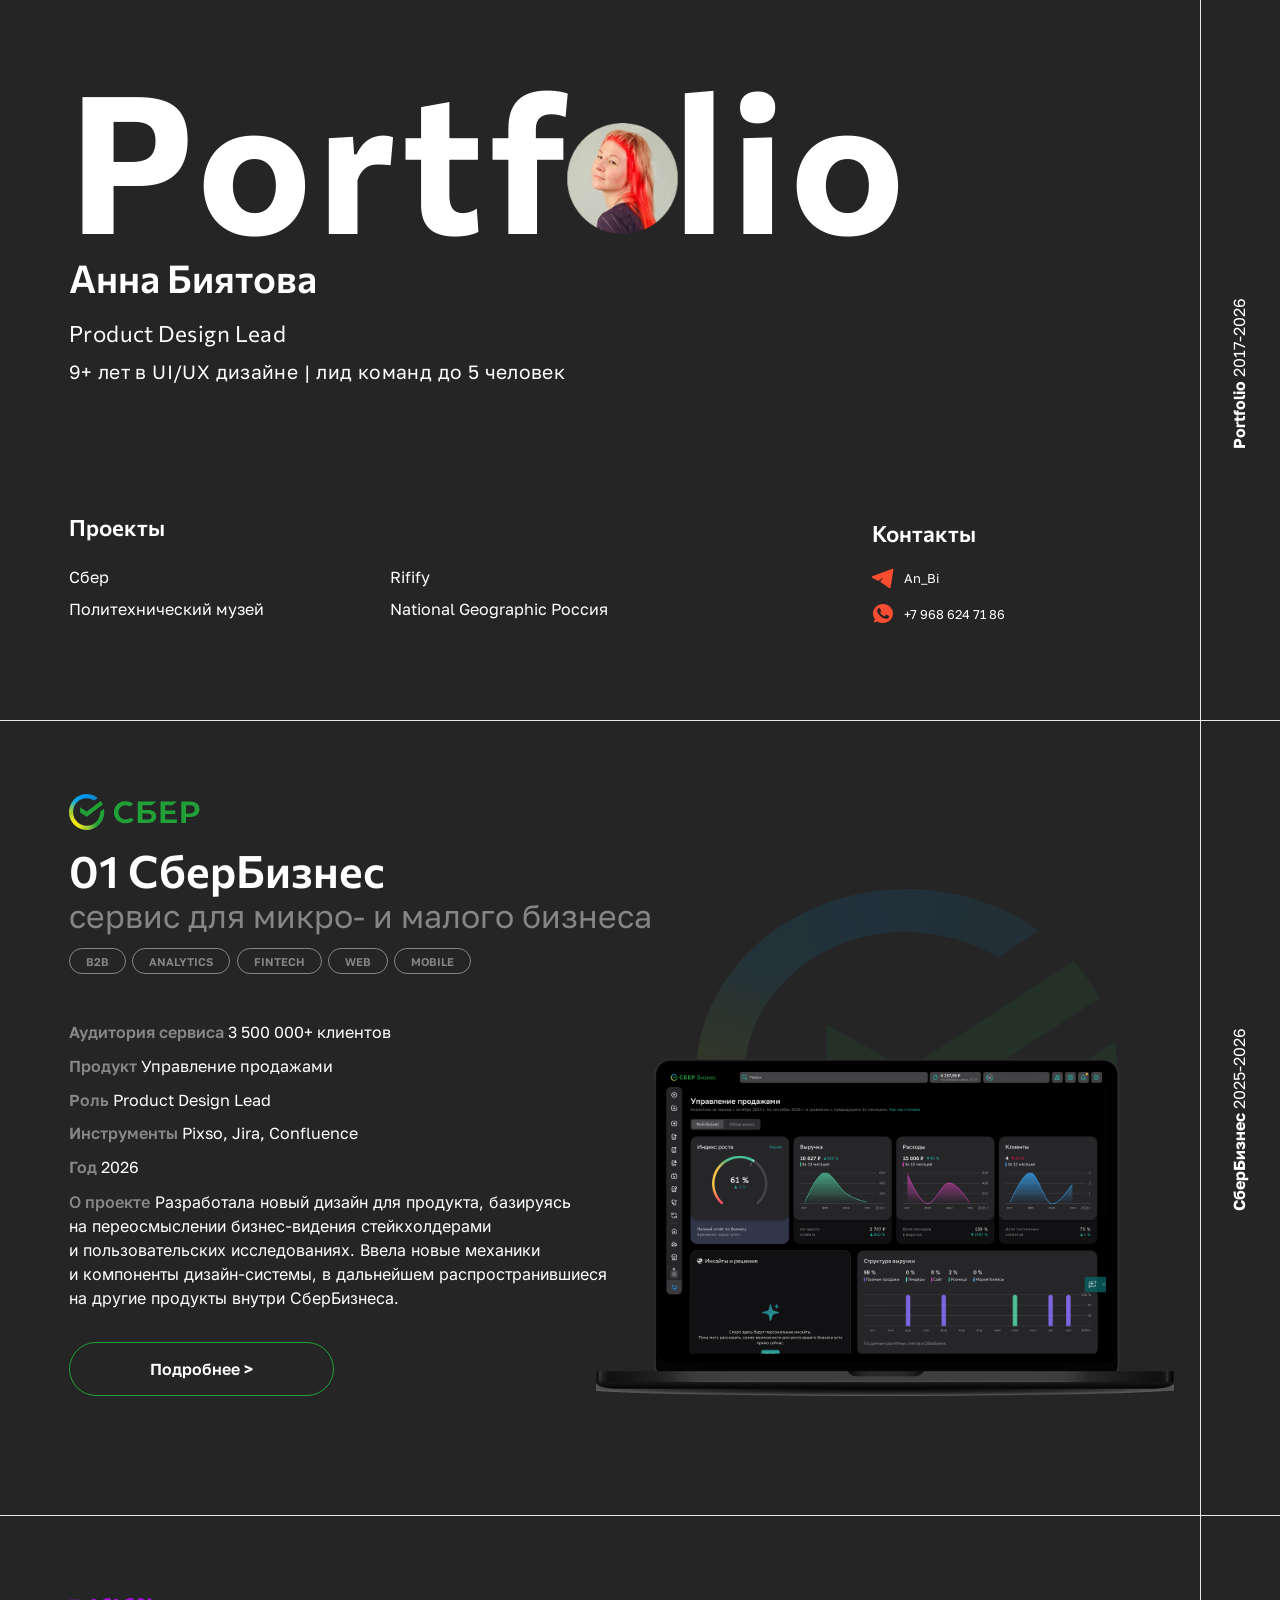
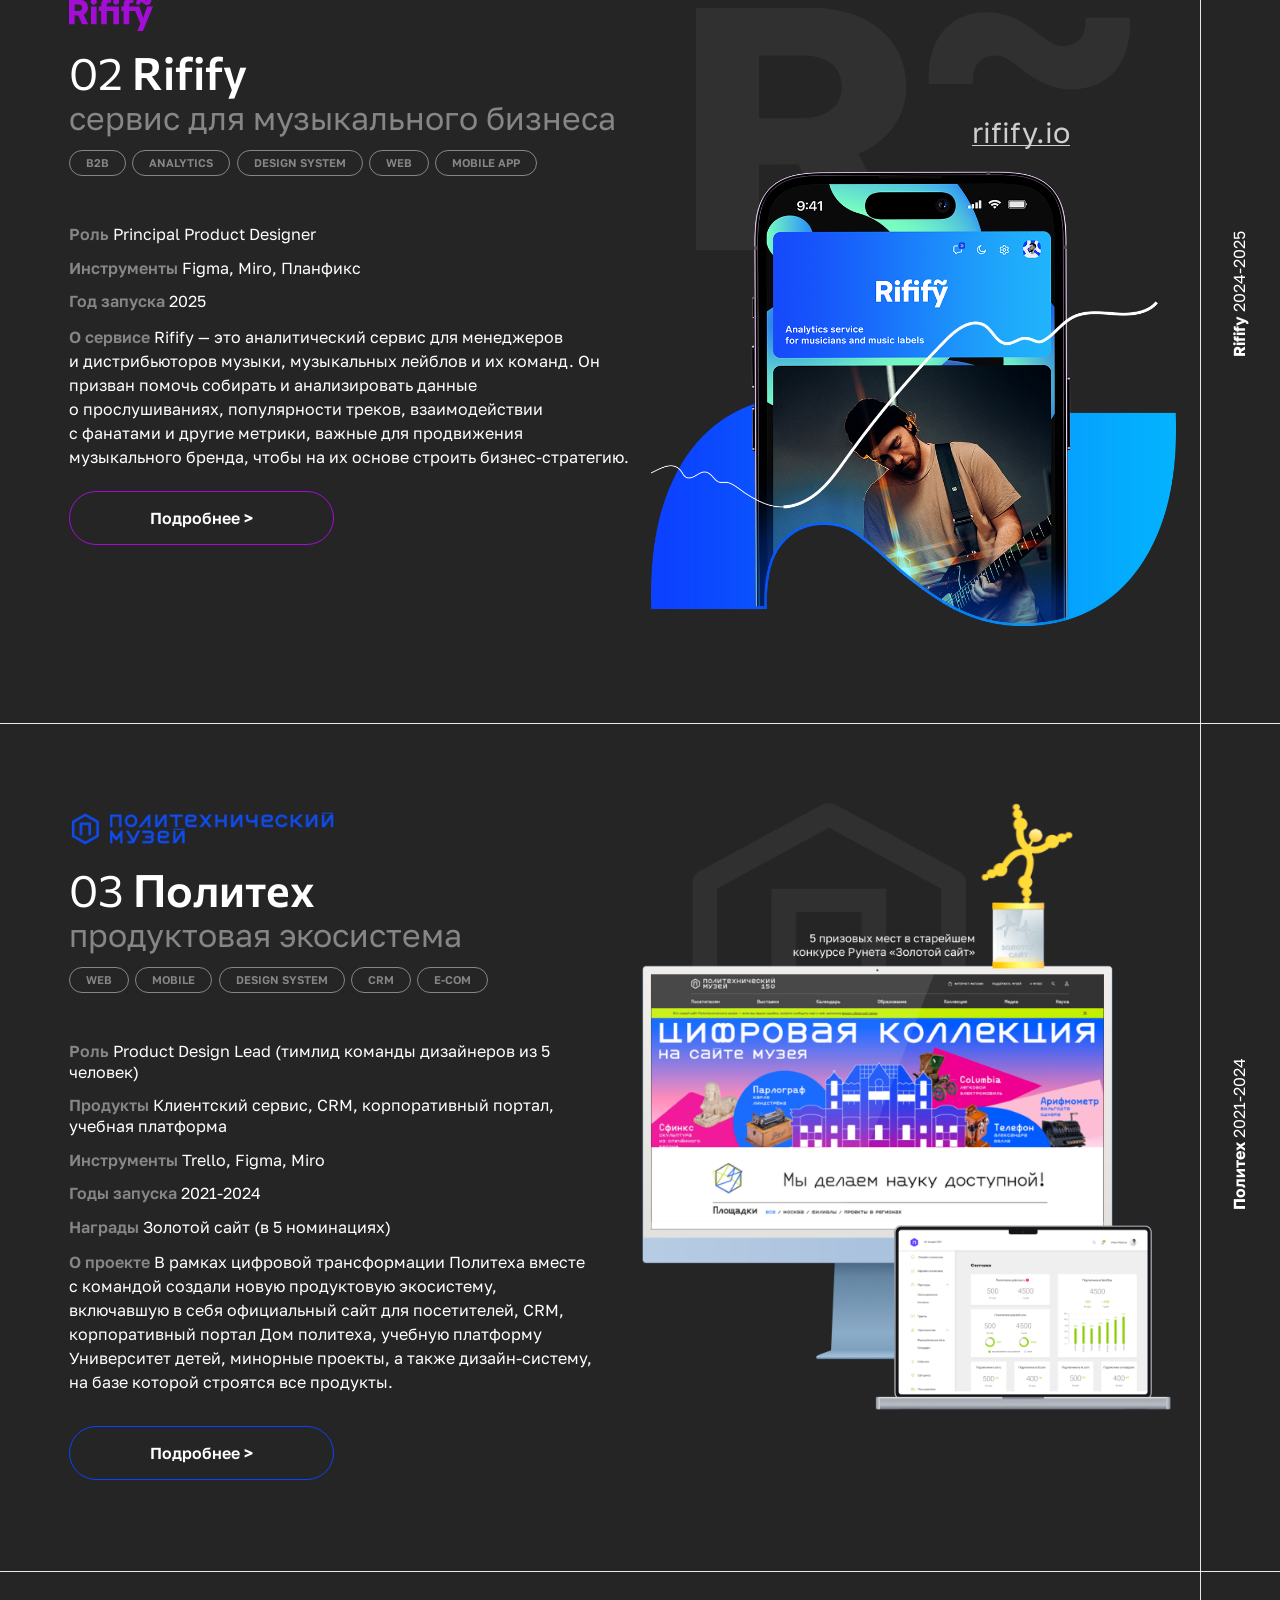
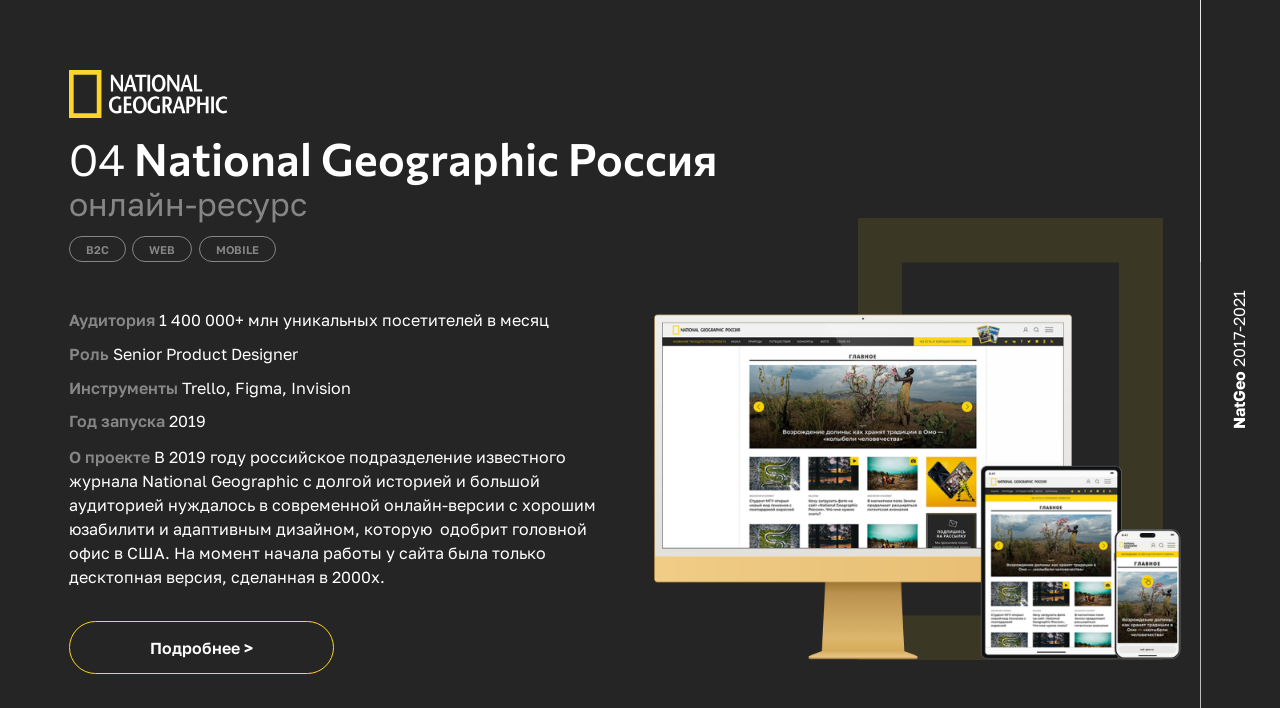
==== commit fd24cd6f: "Sync Polytech launch dates and team description from Figma" ====
--- a/index.html
+++ b/index.html
@@ -5,10 +5,10 @@
 <meta name="viewport" content="width=device-width, initial-scale=1">
 <title>Анна Биятова — Portfolio</title>
 <link rel="stylesheet" href="fonts.css">
-<link rel="stylesheet" href="layout.css">
+<link rel="stylesheet" href="layout.css?v=4b71cb7137">
 <link rel="stylesheet" href="site.css?v=9087303204">
 </head>
 <body class="home home-page" style="--basis:1600;--design-height:4885">
-<div class="viewport"><main data-node-id="2047:1017" data-name="Start" class="f1 design"><div data-node-id="2047:1018" class="f2 desktop-only"><div class="f3"><img alt="" src="da7af852-7161-42c7-ad03-e3b5329ed89d.svg" decoding="sync" class="f4"></div></div><div data-node-id="2047:1022" class="f5 desktop-only"><div class="f6"><div class="f7"><div class="f3"><img alt="" src="vector2-9e2679698a.svg" decoding="sync" class="f4"></div></div></div></div><div data-node-id="2047:1023" class="f8 desktop-only"><div class="f6"><div class="f7"><div class="f3"><img alt="" src="vector2-9e2679698a.svg" decoding="sync" class="f4"></div></div></div></div><div data-node-id="4108:386" class="f9 desktop-only"><div class="f6"><div class="f7"><div class="f3"><img alt="" src="vector2-9e2679698a.svg" decoding="sync" class="f4"></div></div></div></div><div data-node-id="4108:388" class="f10 desktop-only"><div class="f6"><div class="f7"><div class="f3"><img alt="" src="vector2-9e2679698a.svg" decoding="sync" class="f4"></div></div></div></div><div data-node-id="2047:1026" class="f11 desktop-only"><div class="f12"><p class="f13"><span class="f14 body-type">Portfolio</span><span class="f15 body-type"> 2017-2026</span></p></div></div><div data-node-id="2047:1027" class="f16 desktop-only"><div class="f3"><img alt="" src="08860b7c-ce26-485e-bb1d-e3747defd88d.svg" decoding="sync" class="f4"></div></div><div data-node-id="2047:1028" class="f17 desktop-only"><div class="f12"><p class="f13"><span class="f14 body-type">СберБизнес</span><span class="f15 body-type"> 2025-2026</span></p></div></div><div data-node-id="2047:1029" class="f18 desktop-only"><div class="f3"><img alt="" src="da7af852-7161-42c7-ad03-e3b5329ed89d.svg" decoding="sync" class="f4"></div></div><div data-node-id="2047:1030" class="f19 desktop-only"><div class="f12"><p class="f13"><span class="f14 body-type">Rifify</span><span class="f15 body-type"> 2024-2025</span></p></div></div><div data-node-id="2047:1031" class="f20 desktop-only"><div class="f3"><img alt="" src="da7af852-7161-42c7-ad03-e3b5329ed89d.svg" decoding="sync" class="f4"></div></div><div data-node-id="2047:1032" class="f21 desktop-only"><div class="f12"><p class="f13"><span class="f14 body-type">Политех</span><span class="f15 body-type"> 2021-2023</span></p></div></div><div data-node-id="2047:1033" class="f22 desktop-only"><div class="f3"><img alt="" src="da7af852-7161-42c7-ad03-e3b5329ed89d.svg" decoding="sync" class="f4"></div></div><div data-node-id="2047:1034" class="f23 desktop-only"><div class="f12"><p class="f13"><span class="f14 body-type">NatGeo</span><span class="f15 body-type"> 2017-2021</span></p></div></div><div data-node-id="2047:1035" class="f24 mobile-root mobile-flow"><div data-node-id="2047:1036" class="f25 mobile-flow"><div data-node-id="2047:1037" class="f26 mobile-flow"><div data-node-id="2047:1038" class="f27"><div data-node-id="2047:1039" class="f28"><div data-node-id="2047:1040" class="f26"><h1 data-node-id="2047:1041" style="font-variation-settings:&quot;FLAR&quot; 0, &quot;VOLM&quot; 0" aria-label="Portfolio" class="f29"><span style="font-variation-settings:&quot;FLAR&quot; 0, &quot;VOLM&quot; 0" class="f30">Portf</span><span style="font-variation-settings:&quot;FLAR&quot; 0, &quot;VOLM&quot; 0" class="f31 title-portrait">   <img alt="" height="139" src="f00d699c-cee5-4345-8985-4cddf7796972.png" width="139" class="f32 mobile-portrait" decoding="sync"></span><span style="font-variation-settings:&quot;FLAR&quot; 0, &quot;VOLM&quot; 0" class="f30">lio</span></h1></div></div></div><div data-node-id="2047:1042" class="f33 mobile-flow"><div data-node-id="2047:1044" class="f34"><p data-node-id="2047:1045" style="font-variation-settings:&quot;FLAR&quot; 0, &quot;VOLM&quot; 0" class="f35 display-type">Анна Биятова</p><p data-node-id="2047:1046" style="font-variation-settings:&quot;FLAR&quot; 0, &quot;VOLM&quot; 0" class="f36 section-type">Product Design Lead</p></div><div data-node-id="4001:382" class="f26"><p data-node-id="4001:383" class="f37 body-type">9+ лет в UI/UX дизайне | лид команд до 5 человек</p></div></div></div><div data-node-id="2047:1047" class="f38 desktop-only"></div></div><div data-node-id="2047:1055" class="f39 mobile-flow home-nav"><div data-node-id="2047:1056" class="f40 mobile-flow home-nav project-list"><div data-node-id="2047:1057" class="f41 mobile-flow project-column"><p data-node-id="2047:1058" style="font-variation-settings:&quot;FLAR&quot; 0, &quot;VOLM&quot; 0" class="f42 section-type">Проекты</p><div data-node-id="2047:1059" class="f43 project-links body-type"><p class="f44"><a href="#sber">Сбер</a></p><p class="f45"><a href="#polytech">Политехнический музей</a></p></div></div><div data-node-id="2047:1060" class="f46 mobile-flow project-column"><p data-node-id="2047:1061" style="font-variation-settings:&quot;FLAR&quot; 0, &quot;VOLM&quot; 0" class="f47 desktop-only section-type">Проекты</p><div data-node-id="2047:1062" class="f48 project-links body-type"><p class="f44"><a href="#rifify">Rifify</a></p><p class="f45"><a href="#natgeo">National Geographic Россия</a></p></div></div></div><div data-node-id="2047:1063" class="f49 mobile-flow"><p data-node-id="2047:1064" style="font-variation-settings:&quot;FLAR&quot; 0, &quot;VOLM&quot; 0" class="f50 section-type">Контакты</p><div data-node-id="2047:1065" class="f51 mobile-flow"><a href="https://t.me/An_Bi" data-node-id="2047:1066" target="_blank" rel="noopener noreferrer" class="f52"><div data-node-id="2047:1067" data-name="telegram-svgrepo-com" class="f53"><img alt="" src="telegram-svgrepo-com-a227dfdb3e.svg" decoding="sync" class="f32"></div><div data-node-id="2047:1069" data-name="link" class="f54"><p data-node-id="I2047:1069;180:2139" class="f55">An_Bi</p></div></a><a href="https://api.whatsapp.com/send/?phone=79686247186&amp;text&amp;type=phone_number&amp;app_absent=0" data-node-id="2047:1070" target="_blank" rel="noopener noreferrer" class="f52"><div data-node-id="2047:1071" data-name="whatsapp-128-svgrepo-com" class="f56"><div data-node-id="2047:1072" data-name="Page-1" class="f57"><div data-node-id="2047:1073" data-name="Dribbble-Light-Preview" class="f57"><div data-node-id="2047:1074" data-name="icons" class="f58"><img alt="" src="ca8f4369-dca5-4f45-bd1b-74a5c559472d.svg" decoding="sync" class="f32"></div></div></div></div><div data-node-id="2047:1076" data-name="link" class="f59"><p data-node-id="I2047:1076;180:2139" class="f60">+7 968 624 71 86</p></div></a></div></div></div></div><div data-node-id="2047:1081" class="f61 desktop-only"><img alt="" src="group335741-cc95d2e238.svg" decoding="sync" class="f32"></div><section data-node-id="2047:1093" data-name="hero" id="sber" class="f62 home-section mobile-flow mobile-root"><div data-node-id="2047:1094" data-name="title" class="f63 mobile-flow"><div class="art-shell art-symbol" style="--art-w:169.0;--art-h:44.0"><div class="art-inner"><div data-node-id="2047:1095" data-name="sber-business-horizontal-logo 1" class="f64 asset-card symbol art-base"><div data-node-id="2047:1096" data-name="Group" class="f65"><img alt="" src="group-715e05df7a.svg" decoding="sync" class="f32"></div></div></div></div><div data-node-id="2047:1104" class="f66"><h2 class="f67 display-type"><span style="font-variation-settings:&quot;FLAR&quot; 0, &quot;VOLM&quot; 0" class="f68">01</span><span style="font-variation-settings:&quot;FLAR&quot; 0, &quot;VOLM&quot; 0" class="f69"> СберБизнес</span></h2><p class="f70 display-type">сервис для микро- и малого бизнеса</p></div><div data-node-id="2047:1105" class="f71 mobile-tags"><div data-node-id="2047:1106" class="f72"><p data-node-id="2047:1107" class="f73">B2В</p></div><div data-node-id="2047:1108" class="f72"><p data-node-id="2047:1109" class="f73">ANALYTICS</p></div><div data-node-id="2047:1110" class="f72"><p data-node-id="2047:1111" class="f73">FINTECH</p></div><div data-node-id="2047:1112" class="f72"><p data-node-id="2047:1113" class="f73">WEB</p></div><div data-node-id="2047:1114" class="f72"><p data-node-id="2047:1115" class="f73">MOBILE</p></div></div></div><div data-node-id="2047:1116" class="f74 mobile-flow"><div data-node-id="2047:1117" class="f75 mobile-flow"><div data-node-id="2047:1118" class="f76 mobile-flow"><p data-node-id="2047:1120" class="f77"><span class="f78 body-type">Аудитория сервиса </span><span class="f79 body-type">3 500 000+ клиентов</span></p><p data-node-id="2047:1119" class="f77"><span class="f78 body-type">Продукт</span><span class="f79 body-type"> Управление продажами</span></p><p data-node-id="2047:1121" class="f77"><span class="f78 body-type">Роль</span><span class="f79 body-type"> Product Design Lead</span></p><p data-node-id="2047:1122" class="f77"><span class="f78 body-type">Инструменты</span><span class="f79 body-type"> Pixso, Jira, Confluence</span></p><p data-node-id="2047:1124" class="f77"><span class="f78 body-type">Год</span><span class="f79 body-type"> 2026</span></p><div data-node-id="2047:1125" class="f80"><p class="f81 body-type"><span class="f82">О проекте</span><span class="f83"> Разработала новый дизайн для продукта, базируясь на переосмыслении бизнес-видения стейкхолдерами и пользовательских исследованиях. Ввела новые механики </span></p><p class="f84 body-type">и компоненты дизайн-системы, в дальнейшем распространившиеся на другие продукты внутри СберБизнеса.</p></div></div><a data-node-id="2047:1126" data-name="button" href="sber.html" aria-label="Подробнее о проекте СберБизнес" class="f85 action"><p data-node-id="I2047:1126;31:8" class="f86 body-type">Подробнее &gt;</p></a></div><div data-node-id="2047:1127" data-name="Component 1" class="f87 desktop-only"><div data-node-id="2047:1128" class="f88"><img alt="" src="rectangle9-54c301df84.png" decoding="sync" class="f89"></div></div></div><div class="mobile-art mobile-sber"><div class="f61" data-art-node="2047:1081"><img alt="" src="group335741-cc95d2e238.svg" class="f32" decoding="sync"></div><div data-name="Component 1" class="f87" data-art-node="2047:1127"><div data-art-node="2047:1128" class="f88"><img alt="" src="rectangle9-54c301df84.png" class="f89" decoding="sync"></div></div></div></section><div data-node-id="2047:1133" class="f90 desktop-only"><img alt="" height="139" src="f00d699c-cee5-4345-8985-4cddf7796972.png" width="139" decoding="sync" class="f32"></div><div data-node-id="2047:1157" class="f91 desktop-only"><div data-node-id="2047:1090" data-name="Group" class="f92"><img alt="" src="ce92cae7-5cc9-4928-95b6-e8f95a93dc6c.svg" decoding="sync" class="f32"></div><div data-node-id="2047:1159" data-name="iphoneWelcomeScreen 1" class="f93"><img alt="" src="51c996dc-2c7f-4863-90e3-d2e30f2d4b77.png" decoding="sync" class="f89"></div></div><section data-node-id="2047:1134" data-name="hero" id="rifify" class="f94 home-section mobile-flow mobile-root"><div data-node-id="2047:1135" data-name="title" class="f63 mobile-flow"><div class="art-shell art-symbol" style="--art-w:105.84;--art-h:42.0"><div class="art-inner"><div data-node-id="2047:1136" data-name="logo" class="f95 asset-card symbol art-base"><img alt="" src="bb40cdf7-cda1-4123-b1cc-fa6afe7eec54.svg" decoding="sync" class="f32"></div></div></div><div data-node-id="2047:1137" class="f66"><h2 class="f96 display-type"><span style="font-variation-settings:&quot;FLAR&quot; 0, &quot;VOLM&quot; 0" class="f97">02</span><span style="font-variation-settings:&quot;FLAR&quot; 0, &quot;VOLM&quot; 0" class="f98"> Rifify</span></h2><p class="f70 display-type">сервис для музыкального бизнеса</p></div><div data-node-id="2047:1138" class="f71 mobile-tags"><div data-node-id="2047:1139" class="f72"><p data-node-id="2047:1140" class="f73">B2В</p></div><div data-node-id="2047:1141" class="f72"><p data-node-id="2047:1142" class="f73">ANALYTICS</p></div><div data-node-id="2047:1143" class="f72"><p data-node-id="2047:1144" class="f73">DESIGN SYSTEM</p></div><div data-node-id="2047:1145" class="f72"><p data-node-id="2047:1146" class="f73">WEB</p></div><div data-node-id="2047:1147" class="f72"><p data-node-id="2047:1148" class="f73">MOBILE APP</p></div></div></div><div data-node-id="2047:1149" class="f99 mobile-flow"><div data-node-id="2047:1150" class="f100 mobile-flow"><div data-node-id="2047:1151" class="f76 mobile-flow"><p data-node-id="2047:1152" class="f101"><span class="f78 body-type">Роль</span><span class="f79 body-type"> Principal Product Designer</span></p><p data-node-id="2047:1153" class="f101"><span class="f78 body-type">Инструменты</span><span class="f79 body-type"> Figma, Miro, Планфикс</span></p><p data-node-id="2047:1154" class="f101"><span class="f78 body-type">Год запуска</span><span class="f79 body-type"> 2025</span></p><p data-node-id="2047:1155" class="f102"><span class="f103 body-type">О сервисе</span><span class="f104 body-type"> Rifify — это аналитический сервис для менеджеров и дистрибьюторов музыки, музыкальных лейблов и их команд. Он призван помочь собирать и анализировать данные о прослушиваниях, популярности треков, взаимодействии с фанатами и другие метрики, важные для продвижения музыкального бренда, чтобы на их основе строить бизнес-стратегию. </span></p></div><a data-node-id="2047:1156" data-name="button" href="rifify.html" aria-label="Подробнее о проекте Rifify" class="f105 action"><p data-node-id="I2047:1156;31:8" class="f86 body-type">Подробнее &gt;</p></a></div></div><a href="https://rifify.io" data-node-id="2047:1163" target="_blank" class="f106 mobile-external display-type" rel="noopener noreferrer"><p class="f107">rifify.io</p></a><div class="mobile-art mobile-rifify"><div data-name="Group" data-art-node="2047:1090" class="f92"><img alt="" src="ce92cae7-5cc9-4928-95b6-e8f95a93dc6c.svg" class="f32" decoding="sync"></div><div data-name="iphoneWelcomeScreen 1" data-art-node="2047:1159" class="f93"><img alt="" src="51c996dc-2c7f-4863-90e3-d2e30f2d4b77.png" class="f89" decoding="sync"></div></div></section><div data-node-id="2047:1164" data-name="Vector" class="f108 desktop-only"><img alt="" src="5a79a645-68f1-41d5-817a-1aee8416ebf0.svg" decoding="sync" class="f32"></div><section data-node-id="2047:1165" data-name="поли" id="polytech" class="f109 home-section mobile-flow mobile-root"><div data-node-id="2047:1166" data-name="title" class="f63 mobile-flow"><div class="art-shell art-symbol" style="--art-w:338.0;--art-h:48.0"><div class="art-inner"><div data-node-id="2047:1167" data-name="image-1de16db8-85b5-4d78-8180-da1f3745b1a0 1" class="f110 asset-card symbol art-base"><img alt="" src="de4b880d-7076-45f5-b7cd-0b7564033894.png" decoding="sync" class="f111"></div></div></div><div data-node-id="2047:1168" class="f66"><h2 class="f96 display-type"><span style="font-variation-settings:&quot;FLAR&quot; 0, &quot;VOLM&quot; 0" class="f97">03</span><span style="font-variation-settings:&quot;FLAR&quot; 0, &quot;VOLM&quot; 0" class="f98"> Политех</span></h2><p class="f70 display-type">продуктовая экосистема</p></div><div data-node-id="2047:1169" class="f71 mobile-tags"><div data-node-id="2047:1174" class="f72"><p data-node-id="2047:1175" class="f73">WEB</p></div><div data-node-id="2047:1176" class="f72"><p data-node-id="2047:1177" class="f73">MOBILE</p></div><div data-node-id="4126:344" class="f72"><p data-node-id="4126:345" class="f73">DESIGN SYSTEM</p></div><div data-node-id="2047:1172" class="f72"><p data-node-id="2047:1173" class="f73">CRM</p></div><div data-node-id="4126:341" class="f72"><p data-node-id="4126:342" class="f73">E-COM</p></div></div></div><div data-node-id="2047:1178" class="f112 mobile-flow"><div data-node-id="2051:1266" class="f76 mobile-flow"><p data-node-id="2047:1179" class="f77"><span class="f78 body-type">Роль</span><span class="f79 body-type"> Product Design Lead (тимлид команды дизайнеров из 5 человек)</span></p><p data-node-id="2047:1180" class="f77"><span class="f78 body-type">Продукты</span><span class="f79 body-type"> Клиентский сервис, CRM, корпоративный портал, учебная платформа</span></p><p data-node-id="2047:1181" class="f77"><span class="f78 body-type">Инструменты</span><span class="f79 body-type"> Trello, Figma, Miro</span></p><p data-node-id="2047:1182" class="f77"><span class="f78 body-type">Годы запуска</span><span class="f79 body-type"> 2021-2023</span></p><p data-node-id="2047:1183" class="f77"><span class="f78 body-type">Награды</span><span class="f79 body-type"> Золотой сайт (в 5 номинациях)</span></p><p data-node-id="2047:1184" class="f77"><span class="f103 body-type">О проекте</span><span class="f104 body-type"> В рамках цифровой трансформации Политеха вместе с командой создали новую продуктовую экосистему, включавшую в себя официальный сайт для посетителей, CRM, корпоративный портал Дом политеха, учебную платформу Университет детей, минорные проекты, а также дизайн-систему, на базе которой строятся все продукты.</span></p></div><a data-node-id="2047:1185" data-name="button" href="polytech.html" aria-label="Подробнее о проекте Политех" class="f113 action"><p data-node-id="I2047:1185;31:8" class="f86 body-type">Подробнее &gt;</p></a></div><div class="mobile-art mobile-polytech"><div data-name="поли" class="f114" data-art-node="2051:1270"><img src="polytech-blue-imac-33b457dd71.png" alt="Сайт Политехнического музея на iMac, CRM на ноутбуке и награда «Золотой сайт»" class="replacement-image" decoding="sync"></div></div></section><div data-node-id="2051:1270" data-name="поли" class="f114 desktop-only"><img src="polytech-blue-imac-33b457dd71.png" alt="Сайт Политехнического музея на iMac, CRM на ноутбуке и награда «Золотой сайт»" class="replacement-image" decoding="sync"></div><section data-node-id="2047:1189" id="natgeo" class="f115 home-section mobile-flow mobile-root"><div data-node-id="2047:1190" data-name="title" class="f63 mobile-flow"><div class="art-shell art-symbol" style="--art-w:199.0;--art-h:59.0"><div class="art-inner"><div data-node-id="2047:1191" data-name="National-Geographic-Logo 1" class="f116 asset-card symbol art-base"><img alt="" src="national-geographic-logo1-c63c721502.svg" decoding="sync" class="f32"></div></div></div><div data-node-id="2047:1194" class="f66"><h2 class="f96 display-type"><span style="font-variation-settings:&quot;FLAR&quot; 0, &quot;VOLM&quot; 0" class="f97">04</span><span style="font-variation-settings:&quot;FLAR&quot; 0, &quot;VOLM&quot; 0" class="f98"> National Geographic Россия</span></h2><p class="f70 display-type">онлайн-ресурс</p></div><div data-node-id="2047:1195" class="f71 mobile-tags"><div data-node-id="2047:1196" class="f72"><p data-node-id="2047:1197" class="f73">B2C</p></div><div data-node-id="2047:1198" class="f72"><p data-node-id="2047:1199" class="f73">WEB</p></div><div data-node-id="2047:1200" class="f72"><p data-node-id="2047:1201" class="f73">MOBILE</p></div></div></div><div data-node-id="2047:1202" class="f117 mobile-flow"><div data-node-id="2051:1267" class="f118 mobile-flow"><p data-node-id="4032:191" class="f119"><span class="f120 body-type">Аудитория</span><span class="f79 body-type"> 1 400 000+ млн уникальных посетителей в месяц</span></p><p data-node-id="2047:1203" class="f121"><span class="f78 body-type">Роль</span><span class="f79 body-type"> Senior Product Designer</span></p><p data-node-id="2047:1204" class="f121"><span class="f78 body-type">Инструменты</span><span class="f79 body-type"> Trello, Figma, Invision</span></p><p data-node-id="2047:1205" class="f122"><span class="f123 body-type">Год запуска</span><span class="f124 body-type"> 2019</span></p><p data-node-id="2047:1206" class="f125"><span class="f103 body-type">О проекте</span><span class="f104 body-type"> В 2019 году российское подразделение известного журнала National Geographic с долгой историей и большой аудиторией нуждалось в современной онлайн-версии с хорошим юзабилити и адаптивным дизайном, которую  одобрит головной офис в США. На момент начала работы у сайта была только десктопная версия, сделанная в 2000х.</span></p></div><a data-node-id="2047:1207" data-name="button" href="natgeo.html" aria-label="Подробнее о проекте National Geographic Россия" class="f126 action"><p data-node-id="I2047:1207;31:8" class="f86 body-type">Подробнее &gt;</p></a></div><div data-node-id="2047:1208" data-name="FireShot Capture 022 - Anna Biyatova - [readymag.website] 1" class="f127 desktop-only"><img src="natgeo-yellow-imac-8d464cf291.png" alt="Сайт National Geographic Россия на iMac, планшете и телефоне" class="replacement-image" decoding="sync"></div><div class="mobile-art mobile-natgeo"><div data-name="Vector" class="f108" data-art-node="2047:1164"><img alt="" src="5a79a645-68f1-41d5-817a-1aee8416ebf0.svg" class="f32" decoding="sync"></div><div data-name="FireShot Capture 022 - Anna Biyatova - [readymag.website] 1" class="f127" data-art-node="2047:1208"><img src="natgeo-yellow-imac-8d464cf291.png" alt="Сайт National Geographic Россия на iMac, планшете и телефоне" class="replacement-image" decoding="sync"></div></div></section></main></div>
+<div class="viewport"><main data-node-id="2047:1017" data-name="Start" class="f1 design"><div data-node-id="2047:1018" class="f2 desktop-only"><div class="f3"><img alt="" src="da7af852-7161-42c7-ad03-e3b5329ed89d.svg" decoding="sync" class="f4"></div></div><div data-node-id="2047:1022" class="f5 desktop-only"><div class="f6"><div class="f7"><div class="f3"><img alt="" src="vector2-9e2679698a.svg" decoding="sync" class="f4"></div></div></div></div><div data-node-id="2047:1023" class="f8 desktop-only"><div class="f6"><div class="f7"><div class="f3"><img alt="" src="vector2-9e2679698a.svg" decoding="sync" class="f4"></div></div></div></div><div data-node-id="4108:386" class="f9 desktop-only"><div class="f6"><div class="f7"><div class="f3"><img alt="" src="vector2-9e2679698a.svg" decoding="sync" class="f4"></div></div></div></div><div data-node-id="4108:388" class="f10 desktop-only"><div class="f6"><div class="f7"><div class="f3"><img alt="" src="vector2-9e2679698a.svg" decoding="sync" class="f4"></div></div></div></div><div data-node-id="2047:1026" class="f11 desktop-only"><div class="f12"><p class="f13"><span class="f14 body-type">Portfolio</span><span class="f15 body-type"> 2017-2026</span></p></div></div><div data-node-id="2047:1027" class="f16 desktop-only"><div class="f3"><img alt="" src="08860b7c-ce26-485e-bb1d-e3747defd88d.svg" decoding="sync" class="f4"></div></div><div data-node-id="2047:1028" class="f17 desktop-only"><div class="f12"><p class="f13"><span class="f14 body-type">СберБизнес</span><span class="f15 body-type"> 2025-2026</span></p></div></div><div data-node-id="2047:1029" class="f18 desktop-only"><div class="f3"><img alt="" src="da7af852-7161-42c7-ad03-e3b5329ed89d.svg" decoding="sync" class="f4"></div></div><div data-node-id="2047:1030" class="f19 desktop-only"><div class="f12"><p class="f13"><span class="f14 body-type">Rifify</span><span class="f15 body-type"> 2024-2025</span></p></div></div><div data-node-id="2047:1031" class="f20 desktop-only"><div class="f3"><img alt="" src="da7af852-7161-42c7-ad03-e3b5329ed89d.svg" decoding="sync" class="f4"></div></div><div data-node-id="2047:1032" class="f21 desktop-only"><div class="f12"><p class="f13"><span class="f14 body-type">Политех</span><span class="f15 body-type"> 2021-2024</span></p></div></div><div data-node-id="2047:1033" class="f22 desktop-only"><div class="f3"><img alt="" src="da7af852-7161-42c7-ad03-e3b5329ed89d.svg" decoding="sync" class="f4"></div></div><div data-node-id="2047:1034" class="f23 desktop-only"><div class="f12"><p class="f13"><span class="f14 body-type">NatGeo</span><span class="f15 body-type"> 2017-2021</span></p></div></div><div data-node-id="2047:1035" class="f24 mobile-root mobile-flow"><div data-node-id="2047:1036" class="f25 mobile-flow"><div data-node-id="2047:1037" class="f26 mobile-flow"><div data-node-id="2047:1038" class="f27"><div data-node-id="2047:1039" class="f28"><div data-node-id="2047:1040" class="f26"><h1 data-node-id="2047:1041" style="font-variation-settings:&quot;FLAR&quot; 0, &quot;VOLM&quot; 0" aria-label="Portfolio" class="f29"><span style="font-variation-settings:&quot;FLAR&quot; 0, &quot;VOLM&quot; 0" class="f30">Portf</span><span style="font-variation-settings:&quot;FLAR&quot; 0, &quot;VOLM&quot; 0" class="f31 title-portrait">   <img alt="" height="139" src="f00d699c-cee5-4345-8985-4cddf7796972.png" width="139" class="f32 mobile-portrait" decoding="sync"></span><span style="font-variation-settings:&quot;FLAR&quot; 0, &quot;VOLM&quot; 0" class="f30">lio</span></h1></div></div></div><div data-node-id="2047:1042" class="f33 mobile-flow"><div data-node-id="2047:1044" class="f34"><p data-node-id="2047:1045" style="font-variation-settings:&quot;FLAR&quot; 0, &quot;VOLM&quot; 0" class="f35 display-type">Анна Биятова</p><p data-node-id="2047:1046" style="font-variation-settings:&quot;FLAR&quot; 0, &quot;VOLM&quot; 0" class="f36 section-type">Product Design Lead</p></div><div data-node-id="4001:382" class="f26"><p data-node-id="4001:383" class="f37 body-type">9+ лет в UI/UX дизайне | лид команд до 5 человек</p></div></div></div><div data-node-id="2047:1047" class="f38 desktop-only"></div></div><div data-node-id="2047:1055" class="f39 mobile-flow home-nav"><div data-node-id="2047:1056" class="f40 mobile-flow home-nav project-list"><div data-node-id="2047:1057" class="f41 mobile-flow project-column"><p data-node-id="2047:1058" style="font-variation-settings:&quot;FLAR&quot; 0, &quot;VOLM&quot; 0" class="f42 section-type">Проекты</p><div data-node-id="2047:1059" class="f43 project-links body-type"><p class="f44"><a href="#sber">Сбер</a></p><p class="f45"><a href="#polytech">Политехнический музей</a></p></div></div><div data-node-id="2047:1060" class="f46 mobile-flow project-column"><p data-node-id="2047:1061" style="font-variation-settings:&quot;FLAR&quot; 0, &quot;VOLM&quot; 0" class="f47 desktop-only section-type">Проекты</p><div data-node-id="2047:1062" class="f48 project-links body-type"><p class="f44"><a href="#rifify">Rifify</a></p><p class="f45"><a href="#natgeo">National Geographic Россия</a></p></div></div></div><div data-node-id="2047:1063" class="f49 mobile-flow"><p data-node-id="2047:1064" style="font-variation-settings:&quot;FLAR&quot; 0, &quot;VOLM&quot; 0" class="f50 section-type">Контакты</p><div data-node-id="2047:1065" class="f51 mobile-flow"><a href="https://t.me/An_Bi" data-node-id="2047:1066" target="_blank" rel="noopener noreferrer" class="f52"><div data-node-id="2047:1067" data-name="telegram-svgrepo-com" class="f53"><img alt="" src="telegram-svgrepo-com-a227dfdb3e.svg" decoding="sync" class="f32"></div><div data-node-id="2047:1069" data-name="link" class="f54"><p data-node-id="I2047:1069;180:2139" class="f55">An_Bi</p></div></a><a href="https://api.whatsapp.com/send/?phone=79686247186&amp;text&amp;type=phone_number&amp;app_absent=0" data-node-id="2047:1070" target="_blank" rel="noopener noreferrer" class="f52"><div data-node-id="2047:1071" data-name="whatsapp-128-svgrepo-com" class="f56"><div data-node-id="2047:1072" data-name="Page-1" class="f57"><div data-node-id="2047:1073" data-name="Dribbble-Light-Preview" class="f57"><div data-node-id="2047:1074" data-name="icons" class="f58"><img alt="" src="ca8f4369-dca5-4f45-bd1b-74a5c559472d.svg" decoding="sync" class="f32"></div></div></div></div><div data-node-id="2047:1076" data-name="link" class="f59"><p data-node-id="I2047:1076;180:2139" class="f60">+7 968 624 71 86</p></div></a></div></div></div></div><div data-node-id="2047:1081" class="f61 desktop-only"><img alt="" src="group335741-cc95d2e238.svg" decoding="sync" class="f32"></div><section data-node-id="2047:1093" data-name="hero" id="sber" class="f62 home-section mobile-flow mobile-root"><div data-node-id="2047:1094" data-name="title" class="f63 mobile-flow"><div class="art-shell art-symbol" style="--art-w:169.0;--art-h:44.0"><div class="art-inner"><div data-node-id="2047:1095" data-name="sber-business-horizontal-logo 1" class="f64 asset-card symbol art-base"><div data-node-id="2047:1096" data-name="Group" class="f65"><img alt="" src="group-715e05df7a.svg" decoding="sync" class="f32"></div></div></div></div><div data-node-id="2047:1104" class="f66"><h2 class="f67 display-type"><span style="font-variation-settings:&quot;FLAR&quot; 0, &quot;VOLM&quot; 0" class="f68">01</span><span style="font-variation-settings:&quot;FLAR&quot; 0, &quot;VOLM&quot; 0" class="f69"> СберБизнес</span></h2><p class="f70 display-type">сервис для микро- и малого бизнеса</p></div><div data-node-id="2047:1105" class="f71 mobile-tags"><div data-node-id="2047:1106" class="f72"><p data-node-id="2047:1107" class="f73">B2В</p></div><div data-node-id="2047:1108" class="f72"><p data-node-id="2047:1109" class="f73">ANALYTICS</p></div><div data-node-id="2047:1110" class="f72"><p data-node-id="2047:1111" class="f73">FINTECH</p></div><div data-node-id="2047:1112" class="f72"><p data-node-id="2047:1113" class="f73">WEB</p></div><div data-node-id="2047:1114" class="f72"><p data-node-id="2047:1115" class="f73">MOBILE</p></div></div></div><div data-node-id="2047:1116" class="f74 mobile-flow"><div data-node-id="2047:1117" class="f75 mobile-flow"><div data-node-id="2047:1118" class="f76 mobile-flow"><p data-node-id="2047:1120" class="f77"><span class="f78 body-type">Аудитория сервиса </span><span class="f79 body-type">3 500 000+ клиентов</span></p><p data-node-id="2047:1119" class="f77"><span class="f78 body-type">Продукт</span><span class="f79 body-type"> Управление продажами</span></p><p data-node-id="2047:1121" class="f77"><span class="f78 body-type">Роль</span><span class="f79 body-type"> Product Design Lead</span></p><p data-node-id="2047:1122" class="f77"><span class="f78 body-type">Инструменты</span><span class="f79 body-type"> Pixso, Jira, Confluence</span></p><p data-node-id="2047:1124" class="f77"><span class="f78 body-type">Год</span><span class="f79 body-type"> 2026</span></p><div data-node-id="2047:1125" class="f80"><p class="f81 body-type"><span class="f82">О проекте</span><span class="f83"> Разработала новый дизайн для продукта, базируясь на переосмыслении бизнес-видения стейкхолдерами и пользовательских исследованиях. Ввела новые механики </span></p><p class="f84 body-type">и компоненты дизайн-системы, в дальнейшем распространившиеся на другие продукты внутри СберБизнеса.</p></div></div><a data-node-id="2047:1126" data-name="button" href="sber.html" aria-label="Подробнее о проекте СберБизнес" class="f85 action"><p data-node-id="I2047:1126;31:8" class="f86 body-type">Подробнее &gt;</p></a></div><div data-node-id="2047:1127" data-name="Component 1" class="f87 desktop-only"><div data-node-id="2047:1128" class="f88"><img alt="" src="rectangle9-54c301df84.png" decoding="sync" class="f89"></div></div></div><div class="mobile-art mobile-sber"><div class="f61" data-art-node="2047:1081"><img alt="" src="group335741-cc95d2e238.svg" class="f32" decoding="sync"></div><div data-name="Component 1" class="f87" data-art-node="2047:1127"><div data-art-node="2047:1128" class="f88"><img alt="" src="rectangle9-54c301df84.png" class="f89" decoding="sync"></div></div></div></section><div data-node-id="2047:1133" class="f90 desktop-only"><img alt="" height="139" src="f00d699c-cee5-4345-8985-4cddf7796972.png" width="139" decoding="sync" class="f32"></div><div data-node-id="2047:1157" class="f91 desktop-only"><div data-node-id="2047:1090" data-name="Group" class="f92"><img alt="" src="ce92cae7-5cc9-4928-95b6-e8f95a93dc6c.svg" decoding="sync" class="f32"></div><div data-node-id="2047:1159" data-name="iphoneWelcomeScreen 1" class="f93"><img alt="" src="51c996dc-2c7f-4863-90e3-d2e30f2d4b77.png" decoding="sync" class="f89"></div></div><section data-node-id="2047:1134" data-name="hero" id="rifify" class="f94 home-section mobile-flow mobile-root"><div data-node-id="2047:1135" data-name="title" class="f63 mobile-flow"><div class="art-shell art-symbol" style="--art-w:105.84;--art-h:42.0"><div class="art-inner"><div data-node-id="2047:1136" data-name="logo" class="f95 asset-card symbol art-base"><img alt="" src="bb40cdf7-cda1-4123-b1cc-fa6afe7eec54.svg" decoding="sync" class="f32"></div></div></div><div data-node-id="2047:1137" class="f66"><h2 class="f96 display-type"><span style="font-variation-settings:&quot;FLAR&quot; 0, &quot;VOLM&quot; 0" class="f97">02</span><span style="font-variation-settings:&quot;FLAR&quot; 0, &quot;VOLM&quot; 0" class="f98"> Rifify</span></h2><p class="f70 display-type">сервис для музыкального бизнеса</p></div><div data-node-id="2047:1138" class="f71 mobile-tags"><div data-node-id="2047:1139" class="f72"><p data-node-id="2047:1140" class="f73">B2В</p></div><div data-node-id="2047:1141" class="f72"><p data-node-id="2047:1142" class="f73">ANALYTICS</p></div><div data-node-id="2047:1143" class="f72"><p data-node-id="2047:1144" class="f73">DESIGN SYSTEM</p></div><div data-node-id="2047:1145" class="f72"><p data-node-id="2047:1146" class="f73">WEB</p></div><div data-node-id="2047:1147" class="f72"><p data-node-id="2047:1148" class="f73">MOBILE APP</p></div></div></div><div data-node-id="2047:1149" class="f99 mobile-flow"><div data-node-id="2047:1150" class="f100 mobile-flow"><div data-node-id="2047:1151" class="f76 mobile-flow"><p data-node-id="2047:1152" class="f101"><span class="f78 body-type">Роль</span><span class="f79 body-type"> Principal Product Designer</span></p><p data-node-id="2047:1153" class="f101"><span class="f78 body-type">Инструменты</span><span class="f79 body-type"> Figma, Miro, Планфикс</span></p><p data-node-id="2047:1154" class="f101"><span class="f78 body-type">Год запуска</span><span class="f79 body-type"> 2025</span></p><p data-node-id="2047:1155" class="f102"><span class="f103 body-type">О сервисе</span><span class="f104 body-type"> Rifify — это аналитический сервис для менеджеров и дистрибьюторов музыки, музыкальных лейблов и их команд. Он призван помочь собирать и анализировать данные о прослушиваниях, популярности треков, взаимодействии с фанатами и другие метрики, важные для продвижения музыкального бренда, чтобы на их основе строить бизнес-стратегию. </span></p></div><a data-node-id="2047:1156" data-name="button" href="rifify.html" aria-label="Подробнее о проекте Rifify" class="f105 action"><p data-node-id="I2047:1156;31:8" class="f86 body-type">Подробнее &gt;</p></a></div></div><a href="https://rifify.io" data-node-id="2047:1163" target="_blank" class="f106 mobile-external display-type" rel="noopener noreferrer"><p class="f107">rifify.io</p></a><div class="mobile-art mobile-rifify"><div data-name="Group" data-art-node="2047:1090" class="f92"><img alt="" src="ce92cae7-5cc9-4928-95b6-e8f95a93dc6c.svg" class="f32" decoding="sync"></div><div data-name="iphoneWelcomeScreen 1" data-art-node="2047:1159" class="f93"><img alt="" src="51c996dc-2c7f-4863-90e3-d2e30f2d4b77.png" class="f89" decoding="sync"></div></div></section><div data-node-id="2047:1164" data-name="Vector" class="f108 desktop-only"><img alt="" src="5a79a645-68f1-41d5-817a-1aee8416ebf0.svg" decoding="sync" class="f32"></div><section data-node-id="2047:1165" data-name="поли" id="polytech" class="f109 home-section mobile-flow mobile-root"><div data-node-id="2047:1166" data-name="title" class="f63 mobile-flow"><div class="art-shell art-symbol" style="--art-w:338.0;--art-h:48.0"><div class="art-inner"><div data-node-id="2047:1167" data-name="image-1de16db8-85b5-4d78-8180-da1f3745b1a0 1" class="f110 asset-card symbol art-base"><img alt="" src="de4b880d-7076-45f5-b7cd-0b7564033894.png" decoding="sync" class="f111"></div></div></div><div data-node-id="2047:1168" class="f66"><h2 class="f96 display-type"><span style="font-variation-settings:&quot;FLAR&quot; 0, &quot;VOLM&quot; 0" class="f97">03</span><span style="font-variation-settings:&quot;FLAR&quot; 0, &quot;VOLM&quot; 0" class="f98"> Политех</span></h2><p class="f70 display-type">продуктовая экосистема</p></div><div data-node-id="2047:1169" class="f71 mobile-tags"><div data-node-id="2047:1174" class="f72"><p data-node-id="2047:1175" class="f73">WEB</p></div><div data-node-id="2047:1176" class="f72"><p data-node-id="2047:1177" class="f73">MOBILE</p></div><div data-node-id="4126:344" class="f72"><p data-node-id="4126:345" class="f73">DESIGN SYSTEM</p></div><div data-node-id="2047:1172" class="f72"><p data-node-id="2047:1173" class="f73">CRM</p></div><div data-node-id="4126:341" class="f72"><p data-node-id="4126:342" class="f73">E-COM</p></div></div></div><div data-node-id="2047:1178" class="f112 mobile-flow"><div data-node-id="2051:1266" class="f76 mobile-flow"><p data-node-id="2047:1179" class="f77"><span class="f78 body-type">Роль</span><span class="f79 body-type"> Product Design Lead (тимлид команды дизайнеров из 5 человек)</span></p><p data-node-id="2047:1180" class="f77"><span class="f78 body-type">Продукты</span><span class="f79 body-type"> Клиентский сервис, CRM, корпоративный портал, учебная платформа</span></p><p data-node-id="2047:1181" class="f77"><span class="f78 body-type">Инструменты</span><span class="f79 body-type"> Trello, Figma, Miro</span></p><p data-node-id="2047:1182" class="f77"><span class="f78 body-type">Годы запуска</span><span class="f79 body-type"> 2021-2024</span></p><p data-node-id="2047:1183" class="f77"><span class="f78 body-type">Награды</span><span class="f79 body-type"> Золотой сайт (в 5 номинациях)</span></p><p data-node-id="2047:1184" class="f77"><span class="f103 body-type">О проекте</span><span class="f104 body-type"> В рамках цифровой трансформации Политеха вместе с командой создали новую продуктовую экосистему, включавшую в себя официальный сайт для посетителей, CRM, корпоративный портал Дом политеха, учебную платформу Университет детей, минорные проекты, а также дизайн-систему, на базе которой строятся все продукты.</span></p></div><a data-node-id="2047:1185" data-name="button" href="polytech.html" aria-label="Подробнее о проекте Политех" class="f113 action"><p data-node-id="I2047:1185;31:8" class="f86 body-type">Подробнее &gt;</p></a></div><div class="mobile-art mobile-polytech"><div data-name="поли" class="f114" data-art-node="2051:1270"><img src="polytech-blue-imac-33b457dd71.png" alt="Сайт Политехнического музея на iMac, CRM на ноутбуке и награда «Золотой сайт»" class="replacement-image" decoding="sync"></div></div></section><div data-node-id="2051:1270" data-name="поли" class="f114 desktop-only"><img src="polytech-blue-imac-33b457dd71.png" alt="Сайт Политехнического музея на iMac, CRM на ноутбуке и награда «Золотой сайт»" class="replacement-image" decoding="sync"></div><section data-node-id="2047:1189" id="natgeo" class="f115 home-section mobile-flow mobile-root"><div data-node-id="2047:1190" data-name="title" class="f63 mobile-flow"><div class="art-shell art-symbol" style="--art-w:199.0;--art-h:59.0"><div class="art-inner"><div data-node-id="2047:1191" data-name="National-Geographic-Logo 1" class="f116 asset-card symbol art-base"><img alt="" src="national-geographic-logo1-c63c721502.svg" decoding="sync" class="f32"></div></div></div><div data-node-id="2047:1194" class="f66"><h2 class="f96 display-type"><span style="font-variation-settings:&quot;FLAR&quot; 0, &quot;VOLM&quot; 0" class="f97">04</span><span style="font-variation-settings:&quot;FLAR&quot; 0, &quot;VOLM&quot; 0" class="f98"> National Geographic Россия</span></h2><p class="f70 display-type">онлайн-ресурс</p></div><div data-node-id="2047:1195" class="f71 mobile-tags"><div data-node-id="2047:1196" class="f72"><p data-node-id="2047:1197" class="f73">B2C</p></div><div data-node-id="2047:1198" class="f72"><p data-node-id="2047:1199" class="f73">WEB</p></div><div data-node-id="2047:1200" class="f72"><p data-node-id="2047:1201" class="f73">MOBILE</p></div></div></div><div data-node-id="2047:1202" class="f117 mobile-flow"><div data-node-id="2051:1267" class="f118 mobile-flow"><p data-node-id="4032:191" class="f119"><span class="f120 body-type">Аудитория</span><span class="f79 body-type"> 1 400 000+ млн уникальных посетителей в месяц</span></p><p data-node-id="2047:1203" class="f121"><span class="f78 body-type">Роль</span><span class="f79 body-type"> Senior Product Designer</span></p><p data-node-id="2047:1204" class="f121"><span class="f78 body-type">Инструменты</span><span class="f79 body-type"> Trello, Figma, Invision</span></p><p data-node-id="2047:1205" class="f122"><span class="f123 body-type">Год запуска</span><span class="f124 body-type"> 2019</span></p><p data-node-id="2047:1206" class="f125"><span class="f103 body-type">О проекте</span><span class="f104 body-type"> В 2019 году российское подразделение известного журнала National Geographic с долгой историей и большой аудиторией нуждалось в современной онлайн-версии с хорошим юзабилити и адаптивным дизайном, которую  одобрит головной офис в США. На момент начала работы у сайта была только десктопная версия, сделанная в 2000х.</span></p></div><a data-node-id="2047:1207" data-name="button" href="natgeo.html" aria-label="Подробнее о проекте National Geographic Россия" class="f126 action"><p data-node-id="I2047:1207;31:8" class="f86 body-type">Подробнее &gt;</p></a></div><div data-node-id="2047:1208" data-name="FireShot Capture 022 - Anna Biyatova - [readymag.website] 1" class="f127 desktop-only"><img src="natgeo-yellow-imac-8d464cf291.png" alt="Сайт National Geographic Россия на iMac, планшете и телефоне" class="replacement-image" decoding="sync"></div><div class="mobile-art mobile-natgeo"><div data-name="Vector" class="f108" data-art-node="2047:1164"><img alt="" src="5a79a645-68f1-41d5-817a-1aee8416ebf0.svg" class="f32" decoding="sync"></div><div data-name="FireShot Capture 022 - Anna Biyatova - [readymag.website] 1" class="f127" data-art-node="2047:1208"><img src="natgeo-yellow-imac-8d464cf291.png" alt="Сайт National Geographic Россия на iMac, планшете и телефоне" class="replacement-image" decoding="sync"></div></div></section></main></div>
 </body>
 </html>
--- a/layout.css
+++ b/layout.css
@@ -151,208 +151,210 @@
 .f151{position:absolute;height:100.13%;left:-6.14%;max-width:none;top:24.82%;width:106.14%}
 .f152{position:absolute;aspect-ratio:550/282;left:12.13%;right:10.3%;top:calc(var(--u) * 12)}
 .f153{position:absolute;height:100.71%;left:-0.58%;max-width:none;top:0;width:100.93%}
-.f154{position:absolute;background-color:var(--black,#282828);height:calc(var(--u) * 74);left:calc(var(--u) * 86);top:calc(var(--u) * 294);width:calc(var(--u) * 29)}
+.f154{position:absolute;background-color:black;height:calc(var(--u) * 74);left:calc(var(--u) * 86);top:calc(var(--u) * 294);width:calc(var(--u) * 29)}
 .f155{position:absolute;background-color:var(--black,#282828);height:calc(var(--u) * 5);left:calc(var(--u) * 82);top:calc(var(--u) * 9);width:calc(var(--u) * 558)}
-.f156{border-width:calc(2 * var(--u));border-color:var(--red,#f94c31);border-style:solid;align-content:stretch;cursor:pointer;display:flex;gap:calc(var(--u) * 10);height:calc(var(--u) * 67);align-items:center;justify-content:center;padding-inline:calc(var(--u) * 100);position:relative;border-radius:calc(var(--u) * 195);flex-shrink:0}
-.f157{word-break:break-word;font-family:"Golos Text",sans-serif;font-weight:600;line-height:normal;position:relative;flex-shrink:0;color:#f94c31;font-size:calc(var(--u) * 20);text-align:center;white-space:nowrap}
-.f158{align-content:stretch;display:flex;flex-direction:column;gap:calc(var(--u) * 16);align-items:flex-start;position:relative;flex-shrink:0}
-.f159{align-content:stretch;display:flex;flex-direction:column;gap:calc(var(--u) * 16);align-items:flex-start;position:relative;flex-shrink:0;width:calc(var(--u) * 1280)}
-.f160{height:0;position:relative;flex-shrink:0;width:calc(var(--u) * 1280)}
-.f161{position:absolute;inset:calc(var(--u) * -2) 0 0 0}
-.f162{word-break:break-word;font-family:"Commissioner",sans-serif;font-weight:600;line-height:1.5;min-width:100%;font-style:normal;position:relative;flex-shrink:0;font-size:calc(var(--u) * 28);color:var(--red,#f94c31);width:min-content}
-.f163{word-break:break-word;font-family:"Golos Text",sans-serif;font-weight:400;line-height:1.5;position:relative;flex-shrink:0;color:#282828;font-size:calc(var(--u) * 20);width:calc(var(--u) * 1230)}
-.f164{word-break:break-word;align-content:stretch;display:flex;gap:calc(var(--u) * 28);align-items:center;line-height:1.5;position:relative;flex-shrink:0;color:var(--black,#282828)}
-.f165{background-color:rgba(249,76,49,0.1);align-content:stretch;display:flex;flex-direction:column;gap:calc(var(--u) * 16);height:calc(var(--u) * 372);align-items:flex-start;padding:calc(var(--u) * 40);position:relative;border-radius:calc(var(--u) * 40);flex-shrink:0;width:calc(var(--u) * 470)}
-.f166{align-content:stretch;display:flex;flex-direction:column;gap:calc(var(--u) * 12);align-items:flex-start;position:relative;flex-shrink:0;width:100%}
-.f167{font-family:"Commissioner",sans-serif;font-weight:600;font-style:normal;position:relative;flex-shrink:0;font-size:calc(var(--u) * 20);width:100%}
-.f168{font-family:"Golos Text",sans-serif;font-weight:400;position:relative;flex-shrink:0;font-size:calc(var(--u) * 16);width:100%}
-.f169{font-family:"Golos Text",sans-serif;font-weight:600;position:relative;flex-shrink:0;font-size:calc(var(--u) * 20);width:100%}
-.f170{align-content:stretch;display:flex;flex-direction:column;gap:calc(var(--u) * 16);align-items:flex-start;overflow:clip;position:relative;flex-shrink:0;width:calc(var(--u) * 1280)}
-.f171{background-color:#f94c31;height:var(--u);position:relative;flex-shrink:0;width:calc(var(--u) * 1280)}
-.f172{word-break:break-word;font-family:"Commissioner",sans-serif;font-weight:600;line-height:1.5;font-style:normal;position:relative;flex-shrink:0;color:#f94c31;font-size:calc(var(--u) * 28);width:calc(var(--u) * 1280)}
-.f173{align-content:stretch;display:flex;gap:calc(var(--u) * 40);align-items:center;justify-content:center;position:relative;flex-shrink:0;width:calc(var(--u) * 1246)}
-.f174{word-break:break-word;flex:1 0 0;font-family:"Golos Text",sans-serif;font-weight:400;line-height:1.5;min-width:1px;position:relative;color:#282828;font-size:calc(var(--u) * 20)}
-.f175{height:calc(var(--u) * 270);overflow:clip;position:relative;flex-shrink:0;width:calc(var(--u) * 256)}
-.f176{position:absolute;height:calc(var(--u) * 270);left:0;overflow:clip;top:0;width:calc(var(--u) * 512)}
-.f177{position:absolute;inset:0 0.13% 0.19% 0}
-.f178{align-content:stretch;display:flex;gap:calc(var(--u) * 40);align-items:center;justify-content:center;position:relative;flex-shrink:0;width:100%}
-.f179{height:calc(var(--u) * 220);position:relative;flex-shrink:0;width:calc(var(--u) * 360)}
-.f180{align-content:stretch;display:flex;flex-direction:column;gap:calc(var(--u) * 18);align-items:flex-start;position:relative;flex-shrink:0;width:calc(var(--u) * 1280)}
-.f181{align-content:flex-start;display:flex;flex-direction:column;flex-wrap:wrap;column-gap:calc(var(--u) * 16);align-items:flex-start;position:relative;flex-shrink:0;width:100%}
-.f182{align-content:stretch;display:flex;gap:calc(var(--u) * 16);height:calc(var(--u) * 914);align-items:flex-start;position:relative;flex-shrink:0;width:calc(var(--u) * 1280)}
-.f183{align-content:stretch;display:flex;flex-direction:column;gap:calc(var(--u) * 24);align-items:flex-start;position:relative;flex-shrink:0;width:calc(var(--u) * 632)}
-.f184{align-content:stretch;display:flex;flex-direction:column;align-items:flex-start;position:relative;flex-shrink:0;width:100%}
-.f185{aspect-ratio:632/468;position:relative;border-radius:calc(var(--u) * 16);flex-shrink:0;width:100%}
-.f186{position:absolute;inset:0;overflow:hidden;pointer-events:none;border-radius:calc(var(--u) * 16)}
-.f187{position:absolute;height:101.5%;left:0.19%;max-width:none;top:0;width:99.84%}
-.f188{aspect-ratio:920/615;position:relative;border-radius:calc(var(--u) * 16);flex-shrink:0;width:100%}
-.f189{position:absolute;inset:0;max-width:none;object-fit:contain;pointer-events:none;border-radius:calc(var(--u) * 16);width:100%;height:100%}
-.f190{align-content:stretch;display:flex;flex:1 0 0;flex-direction:column;height:100%;align-items:flex-start;justify-content:space-between;min-width:1px;position:relative}
-.f191{position:absolute;inset:0;max-width:none;object-fit:cover;pointer-events:none;border-radius:calc(var(--u) * 16);width:100%;height:100%}
-.f192{aspect-ratio:632/472;position:relative;border-radius:calc(var(--u) * 16);flex-shrink:0;width:100%}
-.f193{position:absolute;height:120.11%;left:0;max-width:none;top:-15.2%;width:100%}
-.f194{position:absolute;bottom:0;height:calc(var(--u) * 3446);left:50%;pointer-events:none;top:calc(var(--u) * 20)}
-.f195{translate:-50% 0;background-color:#282828;align-content:center;display:flex;flex-wrap:wrap;align-items:center;justify-content:space-between;padding-left:calc(var(--u) * 40);pointer-events:auto;padding-right:calc(var(--u) * 24);padding-block:calc(var(--u) * 16);border-radius:calc(var(--u) * 40);position:sticky;top:0;width:calc(var(--u) * 1400)}
-.f196{align-content:stretch;display:flex;gap:calc(var(--u) * 16);align-items:center;position:relative;flex-shrink:0}
-.f197{align-content:stretch;display:flex;gap:calc(var(--u) * 10);height:calc(var(--u) * 48);align-items:center;justify-content:center;padding-inline:calc(var(--u) * 16);padding-block:calc(var(--u) * 12);position:relative;border-radius:calc(var(--u) * 8);flex-shrink:0}
-.f198{word-break:break-word;font-family:"Montserrat",sans-serif;font-weight:600;line-height:normal;overflow:hidden;position:relative;flex-shrink:0;font-size:calc(var(--u) * 14);text-align:center;text-overflow:ellipsis;color:white;white-space:nowrap}
-.f199{align-content:stretch;display:flex;gap:calc(var(--u) * 10);align-items:center;justify-content:center;padding-inline:calc(var(--u) * 16);padding-block:calc(var(--u) * 12);position:relative;border-radius:calc(var(--u) * 8);flex-shrink:0}
-.f200{word-break:break-word;font-family:"Montserrat",sans-serif;font-weight:600;line-height:normal;overflow:hidden;position:relative;flex-shrink:0;font-size:calc(var(--u) * 14);color:var(--white,white);text-align:center;text-overflow:ellipsis;white-space:nowrap}
-.f201{display:flex;align-items:center;justify-content:center;position:relative;flex-shrink:0}
-.f202{flex:none;rotate:180deg}
-.f203{position:relative;width:calc(var(--u) * 24);height:calc(var(--u) * 24)}
-.f204{align-content:stretch;display:flex;gap:calc(var(--u) * 20);align-items:center;justify-content:flex-end;position:relative;flex-shrink:0}
-.f205{align-content:stretch;cursor:pointer;display:flex;gap:calc(var(--u) * 12);align-items:center;position:relative;flex-shrink:0}
-.f206{height:calc(var(--u) * 20);position:relative;flex-shrink:0;width:calc(var(--u) * 62)}
-.f207{word-break:break-word;position:absolute;font-family:"Golos Text",sans-serif;font-weight:400;inset:0 3.23% 5% 0;line-height:normal;font-size:calc(var(--u) * 16);color:var(--white,white);text-align:left;white-space:nowrap}
-.f208{position:relative;flex-shrink:0;width:calc(var(--u) * 40);height:calc(var(--u) * 40)}
-.f209{position:absolute;align-content:stretch;display:flex;flex-direction:column;gap:calc(var(--u) * 40);align-items:flex-start;justify-content:flex-end;left:calc(var(--u) * 320);top:calc(var(--u) * 2147);width:calc(var(--u) * 1280)}
-.f210{align-content:stretch;display:flex;flex-direction:column;gap:calc(var(--u) * 40);align-items:flex-start;position:relative;flex-shrink:0}
-.f211{align-content:stretch;display:flex;flex-direction:column;gap:calc(var(--u) * 16);align-items:flex-start;padding-top:calc(var(--u) * 32);position:relative;flex-shrink:0}
-.f212{align-content:stretch;display:flex;flex-direction:column;gap:calc(var(--u) * 36);align-items:flex-start;overflow:clip;position:relative;flex-shrink:0;width:calc(var(--u) * 1280)}
-.f213{height:calc(var(--u) * 688);position:relative;border-radius:calc(var(--u) * 8);flex-shrink:0;width:calc(var(--u) * 1288)}
-.f214{position:absolute;inset:0;max-width:none;object-fit:cover;pointer-events:none;border-radius:calc(var(--u) * 8);width:100%;height:100%}
-.f215{height:calc(var(--u) * 589);position:relative;border-radius:calc(var(--u) * 8);flex-shrink:0;width:calc(var(--u) * 1293)}
-.f216{align-content:stretch;display:flex;flex-direction:column;gap:calc(var(--u) * 8);align-items:flex-start;justify-content:flex-end;padding-top:calc(var(--u) * 32);position:relative;flex-shrink:0;width:100%}
-.f217{word-break:break-word;font-family:"Commissioner",sans-serif;font-weight:600;line-height:1.5;font-style:normal;position:relative;flex-shrink:0;font-size:calc(var(--u) * 28);color:var(--red,#f94c31);white-space:nowrap}
-.f218{align-content:stretch;display:flex;height:calc(var(--u) * 1507);align-items:flex-end;justify-content:space-between;position:relative;flex-shrink:0;width:calc(var(--u) * 1280)}
-.f219{align-content:stretch;display:flex;flex-direction:column;height:calc(var(--u) * 1507);align-items:flex-start;justify-content:space-between;position:relative;flex-shrink:0;width:calc(var(--u) * 584)}
-.f220{aspect-ratio:2075/4096;position:relative;border-radius:calc(var(--u) * 8);flex-shrink:0;width:100%}
-.f221{aspect-ratio:3840/2160;position:relative;border-radius:calc(var(--u) * 8);flex-shrink:0;width:100%}
-.f222{align-content:stretch;display:flex;flex-direction:column;height:100%;align-items:flex-start;justify-content:space-between;position:relative;flex-shrink:0;width:calc(var(--u) * 665)}
-.f223{aspect-ratio:3840/3974;position:relative;border-radius:calc(var(--u) * 8);flex-shrink:0;width:100%}
-.f224{align-content:stretch;display:flex;gap:calc(var(--u) * 24);align-items:center;position:relative;flex-shrink:0}
-.f225{height:calc(var(--u) * 528);position:relative;flex-shrink:0;width:calc(var(--u) * 237)}
-.f226{height:calc(var(--u) * 530);position:relative;flex-shrink:0;width:calc(var(--u) * 238)}
-.f227{position:absolute;align-content:stretch;display:flex;flex-direction:column;gap:calc(var(--u) * 40);align-items:flex-start;left:calc(var(--u) * 320);top:calc(var(--u) * 1100);width:calc(var(--u) * 1280)}
-.f228{height:0;position:relative;flex-shrink:0;width:calc(var(--u) * 1279.424)}
-.f229{align-content:stretch;display:flex;gap:calc(var(--u) * 7);align-items:flex-end;position:relative;flex-shrink:0;width:100%}
-.f230{word-break:break-word;font-family:"Montserrat",sans-serif;font-weight:400;line-height:0;position:relative;flex-shrink:0;font-size:calc(var(--u) * 0);color:var(--black,#282828);width:calc(var(--u) * 751)}
-.f231{font-family:"Commissioner",sans-serif;font-weight:600;line-height:1.5;margin-bottom:0;font-style:normal;font-size:calc(var(--u) * 28);color:var(--red,#f94c31);white-space:pre-wrap}
-.f232{line-height:1.5;margin-bottom:0;font-size:calc(var(--u) * 20);white-space:pre-wrap}
-.f233{list-style-type:decimal;margin-bottom:0}
-.f234{margin-inline-start:calc(var(--u) * 30)}
-.f235{word-break:break-word;font-family:"Golos Text",sans-serif;font-weight:600;line-height:1.5;font-size:calc(var(--u) * 20)}
-.f236{list-style-type:disc;margin-bottom:0}
-.f237{margin-bottom:0;margin-inline-start:calc(var(--u) * 30)}
-.f238{word-break:break-word;font-family:"Golos Text",sans-serif;font-weight:400;line-height:1.5;font-size:calc(var(--u) * 20)}
-.f239{font-family:"Golos Text",sans-serif;margin-bottom:0;font-size:calc(var(--u) * 20);white-space:pre-wrap}
-.f240{line-height:1.5;color:var(--main-red,#f94c31)}
-.f241{font-family:"Golos Text",sans-serif;font-size:calc(var(--u) * 20);white-space:pre-wrap}
-.f242{align-content:stretch;display:flex;flex-direction:column;gap:calc(var(--u) * 49);align-items:center;position:relative;flex-shrink:0;width:calc(var(--u) * 565)}
-.f243{height:calc(var(--u) * 318);position:relative;flex-shrink:0;width:calc(var(--u) * 498)}
-.f244{aspect-ratio:3600/2800;position:relative;flex-shrink:0;width:100%}
-.f245{position:absolute;align-content:stretch;display:flex;flex-direction:column;gap:calc(var(--u) * 60);align-items:flex-start;left:calc(var(--u) * 320);top:calc(var(--u) * 170);width:calc(var(--u) * 1280)}
-.f246{word-break:break-word;font-family:"Montserrat",sans-serif;font-weight:600;line-height:0;min-width:100%;font-style:normal;position:relative;flex-shrink:0;font-size:calc(var(--u) * 0);color:var(--black,#282828);width:min-content}
-.f247{font-family:"Commissioner",sans-serif;font-weight:400;line-height:normal;font-size:calc(var(--u) * 56)}
-.f248{font-family:"Commissioner",sans-serif;line-height:normal;font-size:calc(var(--u) * 56)}
-.f249{align-content:stretch;display:flex;align-items:flex-start;position:relative;flex-shrink:0}
-.f250{word-break:break-word;align-content:stretch;display:flex;flex-direction:column;font-family:"Montserrat",sans-serif;font-weight:400;gap:calc(var(--u) * 16);align-items:flex-start;line-height:0;position:relative;flex-shrink:0;font-size:calc(var(--u) * 0);width:100%}
-.f251{position:relative;flex-shrink:0;color:var(--black,#282828);width:calc(var(--u) * 843)}
-.f252{min-width:100%;position:relative;flex-shrink:0;color:var(--black,#282828);width:min-content}
-.f253{font-family:"Golos Text",sans-serif;font-weight:600;line-height:1.5;font-size:calc(var(--u) * 20);color:var(--red,#f94c31)}
-.f254{position:relative;flex-shrink:0;color:#282828;width:calc(var(--u) * 701)}
-.f255{font-family:"Golos Text",sans-serif;font-weight:600;line-height:1.3;color:#f94c31;font-size:calc(var(--u) * 20)}
-.f256{background-color:var(--miscellaneous/floating-tab---pill-fill,white);border-width:calc(2 * var(--u));border-color:#f94c31;border-style:solid;align-content:stretch;cursor:pointer;display:flex;gap:calc(var(--u) * 10);height:calc(var(--u) * 67);align-items:center;justify-content:center;padding-inline:calc(var(--u) * 100);position:relative;border-radius:calc(var(--u) * 40);flex-shrink:0;width:calc(var(--u) * 396)}
-.f257{grid-template-columns:max-content;grid-template-rows:max-content;display:inline-grid;line-height:0;place-items:start;position:relative;flex-shrink:0}
-.f258{grid-column:1;height:calc(var(--u) * 573);margin-left:0;margin-top:0;position:relative;grid-row:1;width:calc(var(--u) * 655.943)}
-.f259{position:absolute;bottom:0;height:calc(var(--u) * 6039);left:50%;pointer-events:none;top:calc(var(--u) * 20)}
-.f260{align-content:stretch;cursor:pointer;display:flex;gap:calc(var(--u) * 10);align-items:center;justify-content:center;padding-inline:calc(var(--u) * 16);padding-block:calc(var(--u) * 12);position:relative;border-radius:calc(var(--u) * 8);flex-shrink:0}
-.f261{position:relative;flex-shrink:0;width:calc(var(--u) * 24);height:calc(var(--u) * 24)}
-.f262{word-break:break-word;font-family:"Golos Text",sans-serif;font-weight:600;line-height:normal;overflow:hidden;position:relative;flex-shrink:0;font-size:calc(var(--u) * 14);color:var(--white,white);text-align:center;text-overflow:ellipsis;white-space:nowrap}
-.f263{position:absolute;display:contents;left:calc(var(--u) * 320);top:calc(var(--u) * 171)}
-.f264{position:absolute;align-content:stretch;display:flex;flex-direction:column;gap:calc(var(--u) * 80);align-items:flex-start;left:calc(var(--u) * 320);top:calc(var(--u) * 171);width:calc(var(--u) * 1280)}
-.f265{word-break:break-word;font-family:"Montserrat",sans-serif;font-weight:600;line-height:0;font-style:normal;position:relative;flex-shrink:0;font-size:calc(var(--u) * 0);color:var(--black,#282828);width:calc(var(--u) * 1753)}
-.f266{font-family:"Commissioner",sans-serif;font-weight:400;line-height:normal;font-size:calc(var(--u) * 64)}
-.f267{font-family:"Commissioner",sans-serif;line-height:normal;font-size:calc(var(--u) * 64)}
-.f268{word-break:break-word;align-content:stretch;display:flex;flex-direction:column;font-family:"Montserrat",sans-serif;font-weight:400;gap:calc(var(--u) * 30);align-items:flex-start;line-height:0;position:relative;flex-shrink:0;font-size:calc(var(--u) * 0);width:calc(var(--u) * 660)}
-.f269{position:relative;flex-shrink:0;color:#282828;width:calc(var(--u) * 660)}
-.f270{position:absolute;display:contents;left:calc(var(--u) * 960);top:calc(var(--u) * 325)}
-.f271{position:absolute;align-content:stretch;display:flex;flex-direction:column;gap:calc(var(--u) * 70);align-items:flex-start;left:calc(var(--u) * 320);top:calc(var(--u) * 1108)}
-.f272{align-content:stretch;display:flex;flex-direction:column;gap:calc(var(--u) * 22);align-items:flex-start;overflow:clip;position:relative;flex-shrink:0;width:calc(var(--u) * 1280)}
-.f273{background-color:#f94c31;height:calc(var(--u) * 2);position:relative;flex-shrink:0;width:calc(var(--u) * 1280)}
-.f274{word-break:break-word;font-family:"Commissioner",sans-serif;font-weight:600;line-height:1.2;font-style:normal;position:relative;flex-shrink:0;font-size:calc(var(--u) * 56);color:var(--black,#282828);width:calc(var(--u) * 1280)}
-.f275{align-content:stretch;display:flex;gap:calc(var(--u) * 48);align-items:center;overflow:clip;position:relative;flex-shrink:0;width:calc(var(--u) * 1280)}
-.f276{align-content:stretch;display:flex;flex-direction:column;gap:calc(var(--u) * 28);align-items:flex-start;position:relative;flex-shrink:0;width:calc(var(--u) * 592)}
-.f277{word-break:break-word;align-content:stretch;display:flex;flex-direction:column;gap:calc(var(--u) * 12);align-items:flex-start;line-height:1.5;overflow:clip;position:relative;flex-shrink:0;font-size:calc(var(--u) * 20);width:100%}
-.f278{font-family:"Golos Text",sans-serif;font-weight:600;position:relative;flex-shrink:0;color:var(--red,#f94c31);width:calc(var(--u) * 592)}
-.f279{font-family:"Golos Text",sans-serif;font-weight:400;position:relative;flex-shrink:0;color:var(--black,#282828);width:calc(var(--u) * 592)}
-.f280{border-width:calc(2 * var(--u));border-color:#f94c31;border-style:solid;align-content:stretch;cursor:pointer;display:flex;gap:calc(var(--u) * 10);height:calc(var(--u) * 67);align-items:center;justify-content:center;padding-inline:calc(var(--u) * 100);position:relative;border-radius:calc(var(--u) * 40);flex-shrink:0;width:calc(var(--u) * 396)}
-.f281{height:calc(var(--u) * 362);position:relative;border-radius:calc(var(--u) * 8);flex-shrink:0;width:calc(var(--u) * 640)}
-.f282{position:absolute;inset:0;overflow:hidden;pointer-events:none;border-radius:calc(var(--u) * 8)}
-.f283{position:absolute;height:104.88%;left:-7.19%;max-width:none;top:-2.44%;width:109.29%}
-.f284{word-break:break-word;align-content:stretch;display:flex;flex-direction:column;gap:calc(var(--u) * 12);align-items:flex-start;line-height:1.5;overflow:clip;position:relative;flex-shrink:0;font-size:calc(var(--u) * 20);width:calc(var(--u) * 592)}
-.f285{height:calc(var(--u) * 431);position:relative;border-radius:calc(var(--u) * 8);flex-shrink:0;width:calc(var(--u) * 640)}
-.f286{position:absolute;inset:0;max-width:none;object-fit:contain;pointer-events:none;border-radius:calc(var(--u) * 8);width:100%;height:100%}
-.f287{align-content:stretch;display:flex;flex-direction:column;gap:calc(var(--u) * 22);align-items:flex-start;position:relative;flex-shrink:0}
-.f288{align-content:stretch;display:flex;gap:calc(var(--u) * 16);align-items:flex-start;overflow:clip;position:relative;flex-shrink:0;width:calc(var(--u) * 640)}
-.f289{height:calc(var(--u) * 380);position:relative;border-radius:calc(var(--u) * 8);flex-shrink:0;width:calc(var(--u) * 301)}
-.f290{height:calc(var(--u) * 380);position:relative;border-radius:calc(var(--u) * 8);flex-shrink:0;width:calc(var(--u) * 323)}
-.f291{align-content:stretch;display:flex;flex-direction:column;gap:calc(var(--u) * 64);align-items:flex-start;overflow:clip;position:relative;flex-shrink:0;width:calc(var(--u) * 1280)}
-.f292{word-break:break-word;align-content:stretch;display:flex;gap:calc(var(--u) * 48);align-items:flex-start;line-height:1.5;overflow:clip;position:relative;flex-shrink:0;font-size:calc(var(--u) * 20);width:calc(var(--u) * 1280)}
-.f293{align-content:stretch;display:flex;flex-direction:column;gap:calc(var(--u) * 8);align-items:flex-start;overflow:clip;position:relative;flex-shrink:0;width:calc(var(--u) * 580)}
-.f294{font-family:"Golos Text",sans-serif;font-weight:600;position:relative;flex-shrink:0;color:var(--red,#f94c31);width:calc(var(--u) * 580)}
-.f295{font-family:"Golos Text",sans-serif;font-weight:400;position:relative;flex-shrink:0;color:var(--black,#282828);width:calc(var(--u) * 580)}
-.f296{align-content:stretch;display:flex;flex-direction:column;gap:calc(var(--u) * 8);align-items:flex-start;overflow:clip;position:relative;flex-shrink:0;width:calc(var(--u) * 652)}
-.f297{font-family:"Golos Text",sans-serif;font-weight:600;position:relative;flex-shrink:0;color:var(--red,#f94c31);width:calc(var(--u) * 652)}
-.f298{font-family:"Golos Text",sans-serif;font-weight:400;position:relative;flex-shrink:0;color:var(--black,#282828);width:calc(var(--u) * 652)}
-.f299{height:calc(var(--u) * 818);position:relative;flex-shrink:0;width:calc(var(--u) * 1305)}
-.f300{position:absolute;height:125.18%;left:-9.76%;max-width:none;top:-8.07%;width:121.46%}
-.f301{align-content:stretch;display:flex;flex-direction:column;gap:calc(var(--u) * 32);align-items:flex-start;overflow:clip;position:relative;flex-shrink:0;width:calc(var(--u) * 592)}
-.f302{word-break:break-word;font-family:"Golos Text",sans-serif;font-weight:400;line-height:1.5;position:relative;flex-shrink:0;font-size:calc(var(--u) * 20);color:var(--black,#282828);width:calc(var(--u) * 592)}
-.f303{height:calc(var(--u) * 452);position:relative;border-radius:calc(var(--u) * 8);flex-shrink:0;width:calc(var(--u) * 640)}
-.f304{position:absolute;align-content:stretch;display:flex;flex-direction:column;gap:calc(var(--u) * 60);align-items:center;left:calc(var(--u) * 89);top:calc(var(--u) * 4781);width:calc(var(--u) * 1778)}
-.f305{grid-column:1;height:0;margin-left:0;margin-top:0;position:relative;grid-row:1;width:calc(var(--u) * 1280)}
-.f306{word-break:break-word;grid-column:1;font-family:"Montserrat",sans-serif;font-weight:400;margin-left:0;margin-top:calc(var(--u) * 10);position:relative;grid-row:1;font-size:calc(var(--u) * 0);color:var(--black,#282828);width:calc(var(--u) * 933)}
-.f307{line-height:1.5;color:var(--red,#f94c31)}
-.f308{grid-column:1;align-content:stretch;display:flex;flex-direction:column;gap:calc(var(--u) * 13);align-items:flex-start;margin-left:calc(var(--u) * 1016.8);margin-top:calc(var(--u) * 108);position:relative;grid-row:1;width:calc(var(--u) * 263.2)}
-.f309{background-color:var(--miscellaneous/floating-tab---pill-fill,white);border-width:calc(2 * var(--u));border-color:#f94c31;border-style:solid;align-content:stretch;cursor:pointer;display:flex;gap:calc(var(--u) * 10);height:calc(var(--u) * 66);align-items:center;justify-content:center;padding-inline:calc(var(--u) * 100);position:relative;border-radius:calc(var(--u) * 40);flex-shrink:0;width:100%}
-.f310{word-break:break-word;font-family:"Commissioner",sans-serif;font-weight:600;line-height:normal;font-style:normal;position:relative;flex-shrink:0;color:#f94c31;font-size:calc(var(--u) * 22);text-align:center;white-space:nowrap}
-.f311{background-color:var(--miscellaneous/floating-tab---pill-fill,white);border-width:calc(2 * var(--u));border-color:#f94c31;border-style:solid;align-content:stretch;display:flex;gap:calc(var(--u) * 10);height:calc(var(--u) * 66);align-items:center;justify-content:center;padding-inline:calc(var(--u) * 100);position:relative;border-radius:calc(var(--u) * 40);flex-shrink:0;width:100%}
-.f312{align-content:stretch;display:flex;flex-direction:column;gap:calc(var(--u) * 10);align-items:flex-start;position:relative;flex-shrink:0;width:calc(var(--u) * 1280)}
-.f313{height:0;position:relative;flex-shrink:0;width:100%}
-.f314{word-break:break-word;font-family:"Commissioner",sans-serif;font-weight:600;line-height:1.5;font-style:normal;position:relative;flex-shrink:0;font-size:calc(var(--u) * 22);color:var(--red,#f94c31);width:100%}
-.f315{height:calc(var(--u) * 988.125);position:relative;flex-shrink:0;width:calc(var(--u) * 1280)}
-.f316{height:calc(var(--u) * 698);position:relative;flex-shrink:0;width:100%}
-.f317{position:absolute;height:258.77%;left:-0.01%;max-width:none;top:-16.65%;width:100.02%}
-.f318{height:calc(var(--u) * 1478);position:relative;flex-shrink:0;width:calc(var(--u) * 1432)}
-.f319{border-width:calc(2 * var(--u));border-color:#f94c31;border-style:solid;align-content:stretch;cursor:pointer;display:flex;gap:calc(var(--u) * 10);height:calc(var(--u) * 67);align-items:center;justify-content:center;padding-inline:calc(var(--u) * 100);position:relative;border-radius:calc(var(--u) * 8);flex-shrink:0;width:calc(var(--u) * 396)}
-.f320{grid-column:1;grid-template-columns:max-content;grid-template-rows:max-content;display:inline-grid;margin-left:0;margin-top:0;place-items:start;position:relative;grid-row:1}
-.f321{word-break:break-word;grid-column:1;font-family:"Montserrat",sans-serif;font-weight:400;margin-left:0;margin-top:calc(var(--u) * 10);position:relative;grid-row:1;font-size:calc(var(--u) * 0);color:var(--black,#282828);width:calc(var(--u) * 744)}
-.f322{font-family:"Golos Text",sans-serif;line-height:1.5;margin-bottom:0;font-size:calc(var(--u) * 20);white-space:pre-wrap}
-.f323{line-height:1.5;color:var(--black,#282828)}
-.f324{grid-column:1;grid-template-columns:max-content;grid-template-rows:max-content;display:inline-grid;margin-left:calc(var(--u) * 808);margin-top:calc(var(--u) * 84);place-items:start;position:relative;grid-row:1}
-.f325{background-color:#f2f2f2;grid-column:1;height:calc(var(--u) * 596);margin-left:0;margin-top:calc(var(--u) * 69);position:relative;grid-row:1;width:calc(var(--u) * 473)}
-.f326{word-break:break-word;grid-column:1;font-family:"Golos Text",sans-serif;font-weight:500;margin-left:calc(var(--u) * 31);margin-top:calc(var(--u) * 227);position:relative;grid-row:1;font-size:calc(var(--u) * 0);color:var(--black,#282828);width:calc(var(--u) * 412)}
-.f327{margin-bottom:calc(var(--u) * 10);font-size:calc(var(--u) * 17)}
-.f328{word-break:break-word;font-family:"Golos Text",sans-serif;font-weight:500;line-height:1.5}
-.f329{line-height:1.5;list-style-type:disc;font-size:calc(var(--u) * 17)}
-.f330{word-break:break-word;font-family:"Golos Text",sans-serif;font-weight:500}
-.f331{grid-column:1;height:calc(var(--u) * 189);margin-left:calc(var(--u) * 31);margin-top:0;position:relative;grid-row:1;width:calc(var(--u) * 283.5)}
-.f332{position:absolute;height:104.54%;left:-4.52%;max-width:none;top:-0.01%;width:104.52%}
-.f333{grid-column:1;height:calc(var(--u) * 151);margin-left:calc(var(--u) * 283);margin-top:calc(var(--u) * 38);position:relative;grid-row:1;width:calc(var(--u) * 107.857)}
-.f334{position:absolute;bottom:0;height:calc(var(--u) * 11198);left:50%;pointer-events:none;top:calc(var(--u) * 20)}
-.f335{position:absolute;background-color:white;height:calc(var(--u) * 1073);left:calc(var(--u) * 319);top:calc(var(--u) * 1146);width:calc(var(--u) * 1283)}
-.f336{position:absolute;display:contents;left:0;top:0}
-.f337{word-break:break-word;position:absolute;font-family:"Montserrat",sans-serif;font-weight:400;line-height:0;left:0;font-size:calc(var(--u) * 0);color:var(--black,#282828);top:calc(var(--u) * 14);width:calc(var(--u) * 1280)}
-.f338{line-height:1.5;font-size:calc(var(--u) * 20);white-space:pre-wrap}
-.f339{position:absolute;height:0;left:0;top:0;width:calc(var(--u) * 1279.424)}
-.f340{position:absolute;height:calc(var(--u) * 872);left:calc(var(--u) * -20);top:calc(var(--u) * 1620);width:calc(var(--u) * 1960)}
-.f341{position:absolute;height:calc(var(--u) * 516);left:calc(var(--u) * 900);top:calc(var(--u) * 464);width:calc(var(--u) * 700)}
-.f342{position:absolute;background-color:var(--miscellaneous/floating-tab---pill-fill,white);border-width:calc(2 * var(--u));border-color:#f94c31;border-style:solid;align-content:stretch;cursor:pointer;display:flex;gap:calc(var(--u) * 10);height:calc(var(--u) * 67);align-items:center;justify-content:center;left:calc(var(--u) * 1029.5);padding-inline:calc(var(--u) * 100);border-radius:calc(var(--u) * 40);top:calc(var(--u) * 1000);width:calc(var(--u) * 429)}
-.f343{position:absolute;height:calc(var(--u) * 1056);left:calc(var(--u) * -1);top:calc(var(--u) * 2492);width:calc(var(--u) * 1923)}
-.f344{position:absolute;height:calc(var(--u) * 1056);left:calc(var(--u) * -1);top:calc(var(--u) * 3426);width:calc(var(--u) * 1923)}
-.f345{translate:-50% 0;position:absolute;height:calc(var(--u) * 964);left:calc(50% + calc(var(--u) * 11.5));top:calc(var(--u) * 4218);width:calc(var(--u) * 1945.537)}
-.f346{position:absolute;height:109.54%;left:0;max-width:none;top:0;width:100%}
-.f347{position:absolute;background-color:white;height:calc(var(--u) * 110);left:calc(var(--u) * 1716);top:calc(var(--u) * 1036);width:calc(var(--u) * 274)}
-.f348{position:absolute;background-color:white;height:calc(var(--u) * 110);left:calc(var(--u) * 1556);top:calc(var(--u) * 5246);width:calc(var(--u) * 274)}
-.f349{position:absolute;height:calc(var(--u) * 534);left:calc(var(--u) * -2);top:calc(var(--u) * 5870);width:calc(var(--u) * 1925)}
-.f350{position:absolute;height:calc(var(--u) * 647);left:calc(var(--u) * -2);top:calc(var(--u) * 5223);width:calc(var(--u) * 1925)}
-.f351{position:absolute;background-color:white;height:calc(var(--u) * 110);left:calc(var(--u) * 1556);top:calc(var(--u) * 6662);width:calc(var(--u) * 274)}
-.f352{position:absolute;align-content:stretch;display:flex;flex-direction:column;gap:calc(var(--u) * 80);align-items:flex-start;left:calc(var(--u) * 320);top:calc(var(--u) * 184);width:calc(var(--u) * 1289)}
-.f353{height:calc(var(--u) * 56);position:relative;flex-shrink:0;width:calc(var(--u) * 193)}
-.f354{position:absolute;height:277.23%;left:-6.22%;max-width:none;top:-88.62%;width:107.25%}
-.f355{word-break:break-word;align-content:stretch;display:flex;flex-direction:column;font-family:"Montserrat",sans-serif;font-weight:400;gap:calc(var(--u) * 30);align-items:flex-start;line-height:0;position:relative;flex-shrink:0;font-size:calc(var(--u) * 0);width:calc(var(--u) * 546)}
-.f356{position:relative;flex-shrink:0;color:#282828;width:calc(var(--u) * 546)}
-.f357{min-width:100%;position:relative;flex-shrink:0;color:var(--black,#282828);width:min-content;white-space:pre-wrap}
-.f358{position:absolute;bottom:0;height:calc(var(--u) * 6485);left:50%;pointer-events:none;top:calc(var(--u) * 33)}
+.f156{position:absolute;background-color:#424245;height:calc(var(--u) * 10);left:calc(var(--u) * 497);top:calc(var(--u) * 18);width:calc(var(--u) * 66)}
+.f157{border-width:calc(2 * var(--u));border-color:var(--red,#f94c31);border-style:solid;align-content:stretch;cursor:pointer;display:flex;gap:calc(var(--u) * 10);height:calc(var(--u) * 67);align-items:center;justify-content:center;padding-inline:calc(var(--u) * 100);position:relative;border-radius:calc(var(--u) * 195);flex-shrink:0}
+.f158{word-break:break-word;font-family:"Golos Text",sans-serif;font-weight:600;line-height:normal;position:relative;flex-shrink:0;color:#f94c31;font-size:calc(var(--u) * 20);text-align:center;white-space:nowrap}
+.f159{align-content:stretch;display:flex;flex-direction:column;gap:calc(var(--u) * 16);align-items:flex-start;position:relative;flex-shrink:0}
+.f160{align-content:stretch;display:flex;flex-direction:column;gap:calc(var(--u) * 16);align-items:flex-start;position:relative;flex-shrink:0;width:calc(var(--u) * 1280)}
+.f161{height:0;position:relative;flex-shrink:0;width:calc(var(--u) * 1280)}
+.f162{position:absolute;inset:calc(var(--u) * -2) 0 0 0}
+.f163{word-break:break-word;font-family:"Commissioner",sans-serif;font-weight:600;line-height:1.5;min-width:100%;font-style:normal;position:relative;flex-shrink:0;font-size:calc(var(--u) * 28);color:var(--red,#f94c31);width:min-content}
+.f164{word-break:break-word;font-family:"Golos Text",sans-serif;font-weight:400;line-height:1.5;position:relative;flex-shrink:0;color:#282828;font-size:calc(var(--u) * 20);width:calc(var(--u) * 1230)}
+.f165{word-break:break-word;align-content:stretch;display:flex;gap:calc(var(--u) * 28);align-items:center;line-height:1.5;position:relative;flex-shrink:0;color:var(--black,#282828)}
+.f166{background-color:rgba(249,76,49,0.1);align-content:stretch;display:flex;flex-direction:column;gap:calc(var(--u) * 16);height:calc(var(--u) * 372);align-items:flex-start;padding:calc(var(--u) * 40);position:relative;border-radius:calc(var(--u) * 40);flex-shrink:0;width:calc(var(--u) * 470)}
+.f167{align-content:stretch;display:flex;flex-direction:column;gap:calc(var(--u) * 12);align-items:flex-start;position:relative;flex-shrink:0;width:100%}
+.f168{font-family:"Commissioner",sans-serif;font-weight:600;font-style:normal;position:relative;flex-shrink:0;font-size:calc(var(--u) * 20);width:100%}
+.f169{font-family:"Golos Text",sans-serif;font-weight:400;position:relative;flex-shrink:0;font-size:calc(var(--u) * 16);width:100%}
+.f170{font-family:"Golos Text",sans-serif;font-weight:600;position:relative;flex-shrink:0;font-size:calc(var(--u) * 20);width:100%}
+.f171{align-content:stretch;display:flex;flex-direction:column;gap:calc(var(--u) * 16);align-items:flex-start;overflow:clip;position:relative;flex-shrink:0;width:calc(var(--u) * 1280)}
+.f172{background-color:#f94c31;height:var(--u);position:relative;flex-shrink:0;width:calc(var(--u) * 1280)}
+.f173{word-break:break-word;font-family:"Commissioner",sans-serif;font-weight:600;line-height:1.5;font-style:normal;position:relative;flex-shrink:0;color:#f94c31;font-size:calc(var(--u) * 28);width:calc(var(--u) * 1280)}
+.f174{align-content:stretch;display:flex;gap:calc(var(--u) * 40);align-items:center;justify-content:center;position:relative;flex-shrink:0;width:calc(var(--u) * 1246)}
+.f175{word-break:break-word;flex:1 0 0;font-family:"Golos Text",sans-serif;font-weight:400;line-height:1.5;min-width:1px;position:relative;color:#282828;font-size:calc(var(--u) * 20)}
+.f176{height:calc(var(--u) * 270);overflow:clip;position:relative;flex-shrink:0;width:calc(var(--u) * 256)}
+.f177{position:absolute;height:calc(var(--u) * 270);left:0;overflow:clip;top:0;width:calc(var(--u) * 512)}
+.f178{position:absolute;inset:0 0.13% 0.19% 0}
+.f179{align-content:stretch;display:flex;gap:calc(var(--u) * 40);align-items:center;justify-content:center;position:relative;flex-shrink:0;width:100%}
+.f180{height:calc(var(--u) * 220);position:relative;flex-shrink:0;width:calc(var(--u) * 360)}
+.f181{align-content:stretch;display:flex;flex-direction:column;gap:calc(var(--u) * 18);align-items:flex-start;position:relative;flex-shrink:0;width:calc(var(--u) * 1280)}
+.f182{align-content:flex-start;display:flex;flex-direction:column;flex-wrap:wrap;column-gap:calc(var(--u) * 16);align-items:flex-start;position:relative;flex-shrink:0;width:100%}
+.f183{align-content:stretch;display:flex;gap:calc(var(--u) * 16);height:calc(var(--u) * 914);align-items:flex-start;position:relative;flex-shrink:0;width:calc(var(--u) * 1280)}
+.f184{align-content:stretch;display:flex;flex-direction:column;gap:calc(var(--u) * 24);align-items:flex-start;position:relative;flex-shrink:0;width:calc(var(--u) * 632)}
+.f185{align-content:stretch;display:flex;flex-direction:column;align-items:flex-start;position:relative;flex-shrink:0;width:100%}
+.f186{aspect-ratio:632/468;position:relative;border-radius:calc(var(--u) * 16);flex-shrink:0;width:100%}
+.f187{position:absolute;inset:0;overflow:hidden;pointer-events:none;border-radius:calc(var(--u) * 16)}
+.f188{position:absolute;height:101.5%;left:0.19%;max-width:none;top:0;width:99.84%}
+.f189{aspect-ratio:920/615;position:relative;border-radius:calc(var(--u) * 16);flex-shrink:0;width:100%}
+.f190{position:absolute;inset:0;max-width:none;object-fit:contain;pointer-events:none;border-radius:calc(var(--u) * 16);width:100%;height:100%}
+.f191{align-content:stretch;display:flex;flex:1 0 0;flex-direction:column;height:100%;align-items:flex-start;justify-content:space-between;min-width:1px;position:relative}
+.f192{position:absolute;inset:0;max-width:none;object-fit:cover;pointer-events:none;border-radius:calc(var(--u) * 16);width:100%;height:100%}
+.f193{aspect-ratio:632/472;position:relative;border-radius:calc(var(--u) * 16);flex-shrink:0;width:100%}
+.f194{position:absolute;height:120.11%;left:0;max-width:none;top:-15.2%;width:100%}
+.f195{position:absolute;bottom:0;height:calc(var(--u) * 3446);left:50%;pointer-events:none;top:calc(var(--u) * 20)}
+.f196{translate:-50% 0;background-color:#282828;align-content:center;display:flex;flex-wrap:wrap;align-items:center;justify-content:space-between;padding-left:calc(var(--u) * 40);pointer-events:auto;padding-right:calc(var(--u) * 24);padding-block:calc(var(--u) * 16);border-radius:calc(var(--u) * 40);position:sticky;top:0;width:calc(var(--u) * 1400)}
+.f197{align-content:stretch;display:flex;gap:calc(var(--u) * 16);align-items:center;position:relative;flex-shrink:0}
+.f198{align-content:stretch;display:flex;gap:calc(var(--u) * 10);height:calc(var(--u) * 48);align-items:center;justify-content:center;padding-inline:calc(var(--u) * 16);padding-block:calc(var(--u) * 12);position:relative;border-radius:calc(var(--u) * 8);flex-shrink:0}
+.f199{word-break:break-word;font-family:"Montserrat",sans-serif;font-weight:600;line-height:normal;overflow:hidden;position:relative;flex-shrink:0;font-size:calc(var(--u) * 14);text-align:center;text-overflow:ellipsis;color:white;white-space:nowrap}
+.f200{align-content:stretch;display:flex;gap:calc(var(--u) * 10);align-items:center;justify-content:center;padding-inline:calc(var(--u) * 16);padding-block:calc(var(--u) * 12);position:relative;border-radius:calc(var(--u) * 8);flex-shrink:0}
+.f201{word-break:break-word;font-family:"Montserrat",sans-serif;font-weight:600;line-height:normal;overflow:hidden;position:relative;flex-shrink:0;font-size:calc(var(--u) * 14);color:var(--white,white);text-align:center;text-overflow:ellipsis;white-space:nowrap}
+.f202{display:flex;align-items:center;justify-content:center;position:relative;flex-shrink:0}
+.f203{flex:none;rotate:180deg}
+.f204{position:relative;width:calc(var(--u) * 24);height:calc(var(--u) * 24)}
+.f205{align-content:stretch;display:flex;gap:calc(var(--u) * 20);align-items:center;justify-content:flex-end;position:relative;flex-shrink:0}
+.f206{align-content:stretch;cursor:pointer;display:flex;gap:calc(var(--u) * 12);align-items:center;position:relative;flex-shrink:0}
+.f207{height:calc(var(--u) * 20);position:relative;flex-shrink:0;width:calc(var(--u) * 62)}
+.f208{word-break:break-word;position:absolute;font-family:"Golos Text",sans-serif;font-weight:400;inset:0 3.23% 5% 0;line-height:normal;font-size:calc(var(--u) * 16);color:var(--white,white);text-align:left;white-space:nowrap}
+.f209{position:relative;flex-shrink:0;width:calc(var(--u) * 40);height:calc(var(--u) * 40)}
+.f210{position:absolute;align-content:stretch;display:flex;flex-direction:column;gap:calc(var(--u) * 40);align-items:flex-start;justify-content:flex-end;left:calc(var(--u) * 320);top:calc(var(--u) * 2147);width:calc(var(--u) * 1280)}
+.f211{align-content:stretch;display:flex;flex-direction:column;gap:calc(var(--u) * 40);align-items:flex-start;position:relative;flex-shrink:0}
+.f212{align-content:stretch;display:flex;flex-direction:column;gap:calc(var(--u) * 16);align-items:flex-start;padding-top:calc(var(--u) * 32);position:relative;flex-shrink:0}
+.f213{align-content:stretch;display:flex;flex-direction:column;gap:calc(var(--u) * 36);align-items:flex-start;overflow:clip;position:relative;flex-shrink:0;width:calc(var(--u) * 1280)}
+.f214{height:calc(var(--u) * 688);position:relative;border-radius:calc(var(--u) * 8);flex-shrink:0;width:calc(var(--u) * 1288)}
+.f215{position:absolute;inset:0;max-width:none;object-fit:cover;pointer-events:none;border-radius:calc(var(--u) * 8);width:100%;height:100%}
+.f216{height:calc(var(--u) * 589);position:relative;border-radius:calc(var(--u) * 8);flex-shrink:0;width:calc(var(--u) * 1293)}
+.f217{align-content:stretch;display:flex;flex-direction:column;gap:calc(var(--u) * 8);align-items:flex-start;justify-content:flex-end;padding-top:calc(var(--u) * 32);position:relative;flex-shrink:0;width:100%}
+.f218{word-break:break-word;font-family:"Commissioner",sans-serif;font-weight:600;line-height:1.5;font-style:normal;position:relative;flex-shrink:0;font-size:calc(var(--u) * 28);color:var(--red,#f94c31);white-space:nowrap}
+.f219{align-content:stretch;display:flex;height:calc(var(--u) * 1507);align-items:flex-end;justify-content:space-between;position:relative;flex-shrink:0;width:calc(var(--u) * 1280)}
+.f220{align-content:stretch;display:flex;flex-direction:column;height:calc(var(--u) * 1507);align-items:flex-start;justify-content:space-between;position:relative;flex-shrink:0;width:calc(var(--u) * 584)}
+.f221{aspect-ratio:2075/4096;position:relative;border-radius:calc(var(--u) * 8);flex-shrink:0;width:100%}
+.f222{aspect-ratio:3840/2160;position:relative;border-radius:calc(var(--u) * 8);flex-shrink:0;width:100%}
+.f223{align-content:stretch;display:flex;flex-direction:column;height:100%;align-items:flex-start;justify-content:space-between;position:relative;flex-shrink:0;width:calc(var(--u) * 665)}
+.f224{aspect-ratio:3840/3974;position:relative;border-radius:calc(var(--u) * 8);flex-shrink:0;width:100%}
+.f225{align-content:stretch;display:flex;gap:calc(var(--u) * 24);align-items:center;position:relative;flex-shrink:0}
+.f226{height:calc(var(--u) * 528);position:relative;flex-shrink:0;width:calc(var(--u) * 237)}
+.f227{height:calc(var(--u) * 530);position:relative;flex-shrink:0;width:calc(var(--u) * 238)}
+.f228{height:calc(var(--u) * 527);position:relative;flex-shrink:0;width:calc(var(--u) * 237)}
+.f229{position:absolute;align-content:stretch;display:flex;flex-direction:column;gap:calc(var(--u) * 40);align-items:flex-start;left:calc(var(--u) * 320);top:calc(var(--u) * 1100);width:calc(var(--u) * 1280)}
+.f230{height:0;position:relative;flex-shrink:0;width:calc(var(--u) * 1279.424)}
+.f231{align-content:stretch;display:flex;gap:calc(var(--u) * 7);align-items:flex-end;position:relative;flex-shrink:0;width:100%}
+.f232{word-break:break-word;font-family:"Montserrat",sans-serif;font-weight:400;line-height:0;position:relative;flex-shrink:0;font-size:calc(var(--u) * 0);color:var(--black,#282828);width:calc(var(--u) * 751)}
+.f233{font-family:"Commissioner",sans-serif;font-weight:600;line-height:1.5;margin-bottom:0;font-style:normal;font-size:calc(var(--u) * 28);color:var(--red,#f94c31);white-space:pre-wrap}
+.f234{line-height:1.5;margin-bottom:0;font-size:calc(var(--u) * 20);white-space:pre-wrap}
+.f235{list-style-type:decimal;margin-bottom:0}
+.f236{margin-inline-start:calc(var(--u) * 30)}
+.f237{word-break:break-word;font-family:"Golos Text",sans-serif;font-weight:600;line-height:1.5;font-size:calc(var(--u) * 20)}
+.f238{list-style-type:disc;margin-bottom:0}
+.f239{margin-bottom:0;margin-inline-start:calc(var(--u) * 30)}
+.f240{word-break:break-word;font-family:"Golos Text",sans-serif;font-weight:400;line-height:1.5;font-size:calc(var(--u) * 20)}
+.f241{font-family:"Golos Text",sans-serif;margin-bottom:0;font-size:calc(var(--u) * 20);white-space:pre-wrap}
+.f242{line-height:1.5;color:var(--main-red,#f94c31)}
+.f243{font-family:"Golos Text",sans-serif;font-size:calc(var(--u) * 20);white-space:pre-wrap}
+.f244{align-content:stretch;display:flex;flex-direction:column;gap:calc(var(--u) * 49);align-items:center;position:relative;flex-shrink:0;width:calc(var(--u) * 565)}
+.f245{height:calc(var(--u) * 318);position:relative;flex-shrink:0;width:calc(var(--u) * 498)}
+.f246{aspect-ratio:3600/2800;position:relative;flex-shrink:0;width:100%}
+.f247{position:absolute;align-content:stretch;display:flex;flex-direction:column;gap:calc(var(--u) * 60);align-items:flex-start;left:calc(var(--u) * 320);top:calc(var(--u) * 170);width:calc(var(--u) * 1280)}
+.f248{word-break:break-word;font-family:"Montserrat",sans-serif;font-weight:600;line-height:0;min-width:100%;font-style:normal;position:relative;flex-shrink:0;font-size:calc(var(--u) * 0);color:var(--black,#282828);width:min-content}
+.f249{font-family:"Commissioner",sans-serif;font-weight:400;line-height:normal;font-size:calc(var(--u) * 56)}
+.f250{font-family:"Commissioner",sans-serif;line-height:normal;font-size:calc(var(--u) * 56)}
+.f251{align-content:stretch;display:flex;align-items:flex-start;position:relative;flex-shrink:0}
+.f252{word-break:break-word;align-content:stretch;display:flex;flex-direction:column;font-family:"Montserrat",sans-serif;font-weight:400;gap:calc(var(--u) * 16);align-items:flex-start;line-height:0;position:relative;flex-shrink:0;font-size:calc(var(--u) * 0);width:100%}
+.f253{position:relative;flex-shrink:0;color:var(--black,#282828);width:calc(var(--u) * 843)}
+.f254{min-width:100%;position:relative;flex-shrink:0;color:var(--black,#282828);width:min-content}
+.f255{font-family:"Golos Text",sans-serif;font-weight:600;line-height:1.5;font-size:calc(var(--u) * 20);color:var(--red,#f94c31)}
+.f256{position:relative;flex-shrink:0;color:#282828;width:calc(var(--u) * 701)}
+.f257{font-family:"Golos Text",sans-serif;font-weight:600;line-height:1.3;color:#f94c31;font-size:calc(var(--u) * 20)}
+.f258{background-color:var(--miscellaneous/floating-tab---pill-fill,white);border-width:calc(2 * var(--u));border-color:#f94c31;border-style:solid;align-content:stretch;cursor:pointer;display:flex;gap:calc(var(--u) * 10);height:calc(var(--u) * 67);align-items:center;justify-content:center;padding-inline:calc(var(--u) * 100);position:relative;border-radius:calc(var(--u) * 40);flex-shrink:0;width:calc(var(--u) * 396)}
+.f259{grid-template-columns:max-content;grid-template-rows:max-content;display:inline-grid;line-height:0;place-items:start;position:relative;flex-shrink:0}
+.f260{grid-column:1;height:calc(var(--u) * 573);margin-left:0;margin-top:0;position:relative;grid-row:1;width:calc(var(--u) * 655.943)}
+.f261{position:absolute;bottom:0;height:calc(var(--u) * 6039);left:50%;pointer-events:none;top:calc(var(--u) * 20)}
+.f262{align-content:stretch;cursor:pointer;display:flex;gap:calc(var(--u) * 10);align-items:center;justify-content:center;padding-inline:calc(var(--u) * 16);padding-block:calc(var(--u) * 12);position:relative;border-radius:calc(var(--u) * 8);flex-shrink:0}
+.f263{position:relative;flex-shrink:0;width:calc(var(--u) * 24);height:calc(var(--u) * 24)}
+.f264{word-break:break-word;font-family:"Golos Text",sans-serif;font-weight:600;line-height:normal;overflow:hidden;position:relative;flex-shrink:0;font-size:calc(var(--u) * 14);color:var(--white,white);text-align:center;text-overflow:ellipsis;white-space:nowrap}
+.f265{position:absolute;display:contents;left:calc(var(--u) * 320);top:calc(var(--u) * 171)}
+.f266{position:absolute;align-content:stretch;display:flex;flex-direction:column;gap:calc(var(--u) * 80);align-items:flex-start;left:calc(var(--u) * 320);top:calc(var(--u) * 171);width:calc(var(--u) * 1280)}
+.f267{word-break:break-word;font-family:"Montserrat",sans-serif;font-weight:600;line-height:0;font-style:normal;position:relative;flex-shrink:0;font-size:calc(var(--u) * 0);color:var(--black,#282828);width:calc(var(--u) * 1753)}
+.f268{font-family:"Commissioner",sans-serif;font-weight:400;line-height:normal;font-size:calc(var(--u) * 64)}
+.f269{font-family:"Commissioner",sans-serif;line-height:normal;font-size:calc(var(--u) * 64)}
+.f270{word-break:break-word;align-content:stretch;display:flex;flex-direction:column;font-family:"Montserrat",sans-serif;font-weight:400;gap:calc(var(--u) * 30);align-items:flex-start;line-height:0;position:relative;flex-shrink:0;font-size:calc(var(--u) * 0);width:calc(var(--u) * 660)}
+.f271{position:relative;flex-shrink:0;color:#282828;width:calc(var(--u) * 660)}
+.f272{position:absolute;display:contents;left:calc(var(--u) * 960);top:calc(var(--u) * 325)}
+.f273{position:absolute;align-content:stretch;display:flex;flex-direction:column;gap:calc(var(--u) * 70);align-items:flex-start;left:calc(var(--u) * 320);top:calc(var(--u) * 1108)}
+.f274{align-content:stretch;display:flex;flex-direction:column;gap:calc(var(--u) * 22);align-items:flex-start;overflow:clip;position:relative;flex-shrink:0;width:calc(var(--u) * 1280)}
+.f275{background-color:#f94c31;height:calc(var(--u) * 2);position:relative;flex-shrink:0;width:calc(var(--u) * 1280)}
+.f276{word-break:break-word;font-family:"Commissioner",sans-serif;font-weight:600;line-height:1.2;font-style:normal;position:relative;flex-shrink:0;font-size:calc(var(--u) * 56);color:var(--black,#282828);width:calc(var(--u) * 1280)}
+.f277{align-content:stretch;display:flex;gap:calc(var(--u) * 48);align-items:center;overflow:clip;position:relative;flex-shrink:0;width:calc(var(--u) * 1280)}
+.f278{align-content:stretch;display:flex;flex-direction:column;gap:calc(var(--u) * 28);align-items:flex-start;position:relative;flex-shrink:0;width:calc(var(--u) * 592)}
+.f279{word-break:break-word;align-content:stretch;display:flex;flex-direction:column;gap:calc(var(--u) * 12);align-items:flex-start;line-height:1.5;overflow:clip;position:relative;flex-shrink:0;font-size:calc(var(--u) * 20);width:100%}
+.f280{font-family:"Golos Text",sans-serif;font-weight:600;position:relative;flex-shrink:0;color:var(--red,#f94c31);width:calc(var(--u) * 592)}
+.f281{font-family:"Golos Text",sans-serif;font-weight:400;position:relative;flex-shrink:0;color:var(--black,#282828);width:calc(var(--u) * 592)}
+.f282{border-width:calc(2 * var(--u));border-color:#f94c31;border-style:solid;align-content:stretch;cursor:pointer;display:flex;gap:calc(var(--u) * 10);height:calc(var(--u) * 67);align-items:center;justify-content:center;padding-inline:calc(var(--u) * 100);position:relative;border-radius:calc(var(--u) * 40);flex-shrink:0;width:calc(var(--u) * 396)}
+.f283{height:calc(var(--u) * 362);position:relative;border-radius:calc(var(--u) * 8);flex-shrink:0;width:calc(var(--u) * 640)}
+.f284{position:absolute;inset:0;overflow:hidden;pointer-events:none;border-radius:calc(var(--u) * 8)}
+.f285{position:absolute;height:104.88%;left:-7.19%;max-width:none;top:-2.44%;width:109.29%}
+.f286{word-break:break-word;align-content:stretch;display:flex;flex-direction:column;gap:calc(var(--u) * 12);align-items:flex-start;line-height:1.5;overflow:clip;position:relative;flex-shrink:0;font-size:calc(var(--u) * 20);width:calc(var(--u) * 592)}
+.f287{height:calc(var(--u) * 431);position:relative;border-radius:calc(var(--u) * 8);flex-shrink:0;width:calc(var(--u) * 640)}
+.f288{position:absolute;inset:0;max-width:none;object-fit:contain;pointer-events:none;border-radius:calc(var(--u) * 8);width:100%;height:100%}
+.f289{align-content:stretch;display:flex;flex-direction:column;gap:calc(var(--u) * 22);align-items:flex-start;position:relative;flex-shrink:0}
+.f290{align-content:stretch;display:flex;gap:calc(var(--u) * 16);align-items:flex-start;overflow:clip;position:relative;flex-shrink:0;width:calc(var(--u) * 640)}
+.f291{height:calc(var(--u) * 380);position:relative;border-radius:calc(var(--u) * 8);flex-shrink:0;width:calc(var(--u) * 301)}
+.f292{height:calc(var(--u) * 380);position:relative;border-radius:calc(var(--u) * 8);flex-shrink:0;width:calc(var(--u) * 323)}
+.f293{align-content:stretch;display:flex;flex-direction:column;gap:calc(var(--u) * 64);align-items:flex-start;overflow:clip;position:relative;flex-shrink:0;width:calc(var(--u) * 1280)}
+.f294{word-break:break-word;align-content:stretch;display:flex;gap:calc(var(--u) * 48);align-items:flex-start;line-height:1.5;overflow:clip;position:relative;flex-shrink:0;font-size:calc(var(--u) * 20);width:calc(var(--u) * 1280)}
+.f295{align-content:stretch;display:flex;flex-direction:column;gap:calc(var(--u) * 8);align-items:flex-start;overflow:clip;position:relative;flex-shrink:0;width:calc(var(--u) * 580)}
+.f296{font-family:"Golos Text",sans-serif;font-weight:600;position:relative;flex-shrink:0;color:var(--red,#f94c31);width:calc(var(--u) * 580)}
+.f297{font-family:"Golos Text",sans-serif;font-weight:400;position:relative;flex-shrink:0;color:var(--black,#282828);width:calc(var(--u) * 580)}
+.f298{align-content:stretch;display:flex;flex-direction:column;gap:calc(var(--u) * 8);align-items:flex-start;overflow:clip;position:relative;flex-shrink:0;width:calc(var(--u) * 652)}
+.f299{font-family:"Golos Text",sans-serif;font-weight:600;position:relative;flex-shrink:0;color:var(--red,#f94c31);width:calc(var(--u) * 652)}
+.f300{font-family:"Golos Text",sans-serif;font-weight:400;position:relative;flex-shrink:0;color:var(--black,#282828);width:calc(var(--u) * 652)}
+.f301{height:calc(var(--u) * 818);position:relative;flex-shrink:0;width:calc(var(--u) * 1305)}
+.f302{position:absolute;height:125.18%;left:-9.76%;max-width:none;top:-8.07%;width:121.46%}
+.f303{align-content:stretch;display:flex;flex-direction:column;gap:calc(var(--u) * 32);align-items:flex-start;overflow:clip;position:relative;flex-shrink:0;width:calc(var(--u) * 592)}
+.f304{word-break:break-word;font-family:"Golos Text",sans-serif;font-weight:400;line-height:1.5;position:relative;flex-shrink:0;font-size:calc(var(--u) * 20);color:var(--black,#282828);width:calc(var(--u) * 592)}
+.f305{height:calc(var(--u) * 452);position:relative;border-radius:calc(var(--u) * 8);flex-shrink:0;width:calc(var(--u) * 640)}
+.f306{position:absolute;align-content:stretch;display:flex;flex-direction:column;gap:calc(var(--u) * 60);align-items:center;left:calc(var(--u) * 89);top:calc(var(--u) * 4781);width:calc(var(--u) * 1778)}
+.f307{grid-column:1;height:0;margin-left:0;margin-top:0;position:relative;grid-row:1;width:calc(var(--u) * 1280)}
+.f308{word-break:break-word;grid-column:1;font-family:"Montserrat",sans-serif;font-weight:400;margin-left:0;margin-top:calc(var(--u) * 10);position:relative;grid-row:1;font-size:calc(var(--u) * 0);color:var(--black,#282828);width:calc(var(--u) * 933)}
+.f309{line-height:1.5;color:var(--red,#f94c31)}
+.f310{grid-column:1;align-content:stretch;display:flex;flex-direction:column;gap:calc(var(--u) * 13);align-items:flex-start;margin-left:calc(var(--u) * 1016.8);margin-top:calc(var(--u) * 108);position:relative;grid-row:1;width:calc(var(--u) * 263.2)}
+.f311{background-color:var(--miscellaneous/floating-tab---pill-fill,white);border-width:calc(2 * var(--u));border-color:#f94c31;border-style:solid;align-content:stretch;cursor:pointer;display:flex;gap:calc(var(--u) * 10);height:calc(var(--u) * 66);align-items:center;justify-content:center;padding-inline:calc(var(--u) * 100);position:relative;border-radius:calc(var(--u) * 40);flex-shrink:0;width:100%}
+.f312{word-break:break-word;font-family:"Commissioner",sans-serif;font-weight:600;line-height:normal;font-style:normal;position:relative;flex-shrink:0;color:#f94c31;font-size:calc(var(--u) * 22);text-align:center;white-space:nowrap}
+.f313{background-color:var(--miscellaneous/floating-tab---pill-fill,white);border-width:calc(2 * var(--u));border-color:#f94c31;border-style:solid;align-content:stretch;display:flex;gap:calc(var(--u) * 10);height:calc(var(--u) * 66);align-items:center;justify-content:center;padding-inline:calc(var(--u) * 100);position:relative;border-radius:calc(var(--u) * 40);flex-shrink:0;width:100%}
+.f314{align-content:stretch;display:flex;flex-direction:column;gap:calc(var(--u) * 10);align-items:flex-start;position:relative;flex-shrink:0;width:calc(var(--u) * 1280)}
+.f315{height:0;position:relative;flex-shrink:0;width:100%}
+.f316{word-break:break-word;font-family:"Commissioner",sans-serif;font-weight:600;line-height:1.5;font-style:normal;position:relative;flex-shrink:0;font-size:calc(var(--u) * 22);color:var(--red,#f94c31);width:100%}
+.f317{height:calc(var(--u) * 988.125);position:relative;flex-shrink:0;width:calc(var(--u) * 1280)}
+.f318{height:calc(var(--u) * 698);position:relative;flex-shrink:0;width:100%}
+.f319{position:absolute;height:258.77%;left:-0.01%;max-width:none;top:-16.65%;width:100.02%}
+.f320{height:calc(var(--u) * 1478);position:relative;flex-shrink:0;width:calc(var(--u) * 1432)}
+.f321{border-width:calc(2 * var(--u));border-color:#f94c31;border-style:solid;align-content:stretch;cursor:pointer;display:flex;gap:calc(var(--u) * 10);height:calc(var(--u) * 67);align-items:center;justify-content:center;padding-inline:calc(var(--u) * 100);position:relative;border-radius:calc(var(--u) * 8);flex-shrink:0;width:calc(var(--u) * 396)}
+.f322{grid-column:1;grid-template-columns:max-content;grid-template-rows:max-content;display:inline-grid;margin-left:0;margin-top:0;place-items:start;position:relative;grid-row:1}
+.f323{word-break:break-word;grid-column:1;font-family:"Montserrat",sans-serif;font-weight:400;margin-left:0;margin-top:calc(var(--u) * 10);position:relative;grid-row:1;font-size:calc(var(--u) * 0);color:var(--black,#282828);width:calc(var(--u) * 744)}
+.f324{font-family:"Golos Text",sans-serif;line-height:1.5;margin-bottom:0;font-size:calc(var(--u) * 20);white-space:pre-wrap}
+.f325{line-height:1.5;color:var(--black,#282828)}
+.f326{grid-column:1;grid-template-columns:max-content;grid-template-rows:max-content;display:inline-grid;margin-left:calc(var(--u) * 808);margin-top:calc(var(--u) * 84);place-items:start;position:relative;grid-row:1}
+.f327{background-color:#f2f2f2;grid-column:1;height:calc(var(--u) * 596);margin-left:0;margin-top:calc(var(--u) * 69);position:relative;grid-row:1;width:calc(var(--u) * 473)}
+.f328{word-break:break-word;grid-column:1;font-family:"Golos Text",sans-serif;font-weight:500;margin-left:calc(var(--u) * 31);margin-top:calc(var(--u) * 227);position:relative;grid-row:1;font-size:calc(var(--u) * 0);color:var(--black,#282828);width:calc(var(--u) * 412)}
+.f329{margin-bottom:calc(var(--u) * 10);font-size:calc(var(--u) * 17)}
+.f330{word-break:break-word;font-family:"Golos Text",sans-serif;font-weight:500;line-height:1.5}
+.f331{line-height:1.5;list-style-type:disc;font-size:calc(var(--u) * 17)}
+.f332{word-break:break-word;font-family:"Golos Text",sans-serif;font-weight:500}
+.f333{grid-column:1;height:calc(var(--u) * 189);margin-left:calc(var(--u) * 31);margin-top:0;position:relative;grid-row:1;width:calc(var(--u) * 283.5)}
+.f334{position:absolute;height:104.54%;left:-4.52%;max-width:none;top:-0.01%;width:104.52%}
+.f335{grid-column:1;height:calc(var(--u) * 151);margin-left:calc(var(--u) * 283);margin-top:calc(var(--u) * 38);position:relative;grid-row:1;width:calc(var(--u) * 107.857)}
+.f336{position:absolute;bottom:0;height:calc(var(--u) * 11198);left:50%;pointer-events:none;top:calc(var(--u) * 20)}
+.f337{position:absolute;background-color:white;height:calc(var(--u) * 1073);left:calc(var(--u) * 319);top:calc(var(--u) * 1146);width:calc(var(--u) * 1283)}
+.f338{position:absolute;display:contents;left:0;top:0}
+.f339{word-break:break-word;position:absolute;font-family:"Montserrat",sans-serif;font-weight:400;line-height:0;left:0;font-size:calc(var(--u) * 0);color:var(--black,#282828);top:calc(var(--u) * 14);width:calc(var(--u) * 1280)}
+.f340{line-height:1.5;font-size:calc(var(--u) * 20);white-space:pre-wrap}
+.f341{position:absolute;height:0;left:0;top:0;width:calc(var(--u) * 1279.424)}
+.f342{position:absolute;height:calc(var(--u) * 872);left:calc(var(--u) * -20);top:calc(var(--u) * 1620);width:calc(var(--u) * 1960)}
+.f343{position:absolute;height:calc(var(--u) * 516);left:calc(var(--u) * 900);top:calc(var(--u) * 464);width:calc(var(--u) * 700)}
+.f344{position:absolute;background-color:var(--miscellaneous/floating-tab---pill-fill,white);border-width:calc(2 * var(--u));border-color:#f94c31;border-style:solid;align-content:stretch;cursor:pointer;display:flex;gap:calc(var(--u) * 10);height:calc(var(--u) * 67);align-items:center;justify-content:center;left:calc(var(--u) * 1029.5);padding-inline:calc(var(--u) * 100);border-radius:calc(var(--u) * 40);top:calc(var(--u) * 1000);width:calc(var(--u) * 429)}
+.f345{position:absolute;height:calc(var(--u) * 1056);left:calc(var(--u) * -1);top:calc(var(--u) * 2492);width:calc(var(--u) * 1923)}
+.f346{position:absolute;height:calc(var(--u) * 1056);left:calc(var(--u) * -1);top:calc(var(--u) * 3426);width:calc(var(--u) * 1923)}
+.f347{translate:-50% 0;position:absolute;height:calc(var(--u) * 964);left:calc(50% + calc(var(--u) * 11.5));top:calc(var(--u) * 4218);width:calc(var(--u) * 1945.537)}
+.f348{position:absolute;height:109.54%;left:0;max-width:none;top:0;width:100%}
+.f349{position:absolute;background-color:white;height:calc(var(--u) * 110);left:calc(var(--u) * 1716);top:calc(var(--u) * 1036);width:calc(var(--u) * 274)}
+.f350{position:absolute;background-color:white;height:calc(var(--u) * 110);left:calc(var(--u) * 1556);top:calc(var(--u) * 5246);width:calc(var(--u) * 274)}
+.f351{position:absolute;height:calc(var(--u) * 534);left:calc(var(--u) * -2);top:calc(var(--u) * 5870);width:calc(var(--u) * 1925)}
+.f352{position:absolute;height:calc(var(--u) * 647);left:calc(var(--u) * -2);top:calc(var(--u) * 5223);width:calc(var(--u) * 1925)}
+.f353{position:absolute;background-color:white;height:calc(var(--u) * 110);left:calc(var(--u) * 1556);top:calc(var(--u) * 6662);width:calc(var(--u) * 274)}
+.f354{position:absolute;align-content:stretch;display:flex;flex-direction:column;gap:calc(var(--u) * 80);align-items:flex-start;left:calc(var(--u) * 320);top:calc(var(--u) * 184);width:calc(var(--u) * 1289)}
+.f355{height:calc(var(--u) * 56);position:relative;flex-shrink:0;width:calc(var(--u) * 193)}
+.f356{position:absolute;height:277.23%;left:-6.22%;max-width:none;top:-88.62%;width:107.25%}
+.f357{word-break:break-word;align-content:stretch;display:flex;flex-direction:column;font-family:"Montserrat",sans-serif;font-weight:400;gap:calc(var(--u) * 30);align-items:flex-start;line-height:0;position:relative;flex-shrink:0;font-size:calc(var(--u) * 0);width:calc(var(--u) * 546)}
+.f358{position:relative;flex-shrink:0;color:#282828;width:calc(var(--u) * 546)}
+.f359{min-width:100%;position:relative;flex-shrink:0;color:var(--black,#282828);width:min-content;white-space:pre-wrap}
+.f360{position:absolute;bottom:0;height:calc(var(--u) * 6485);left:50%;pointer-events:none;top:calc(var(--u) * 33)}
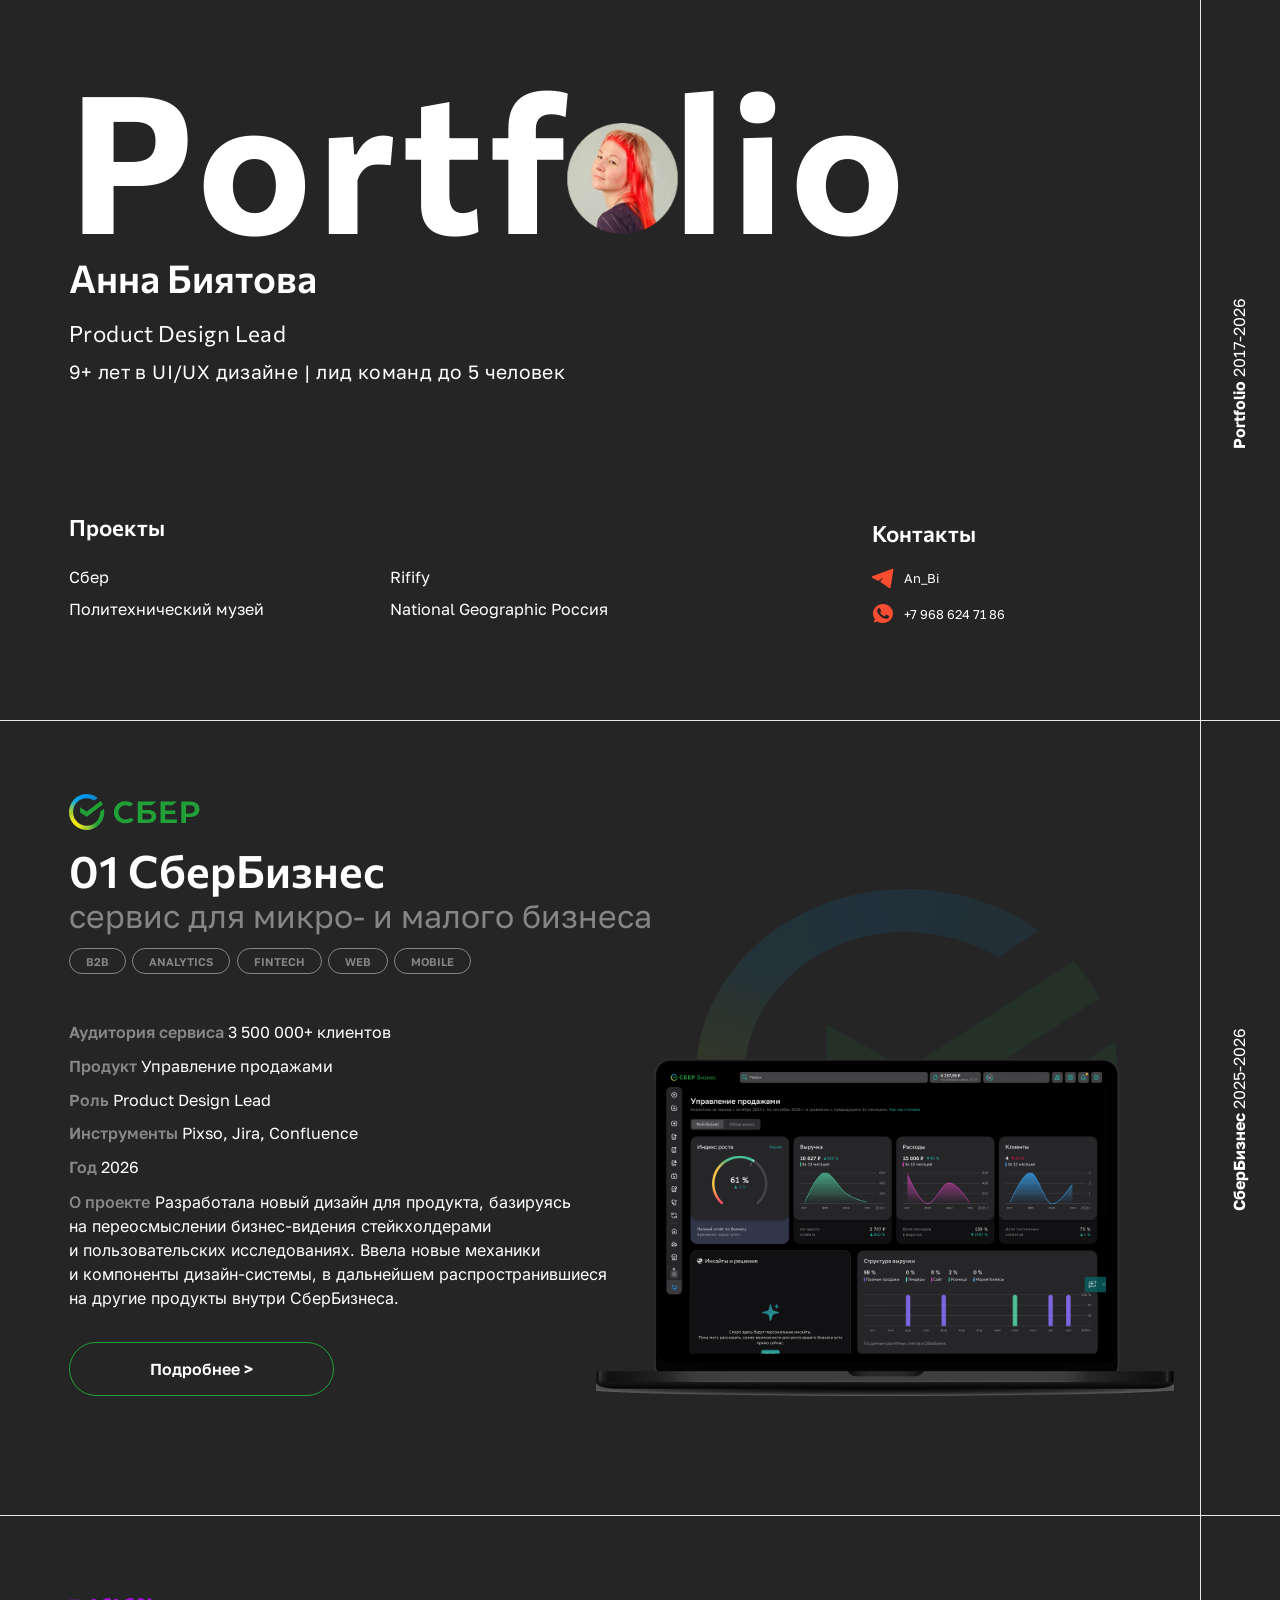
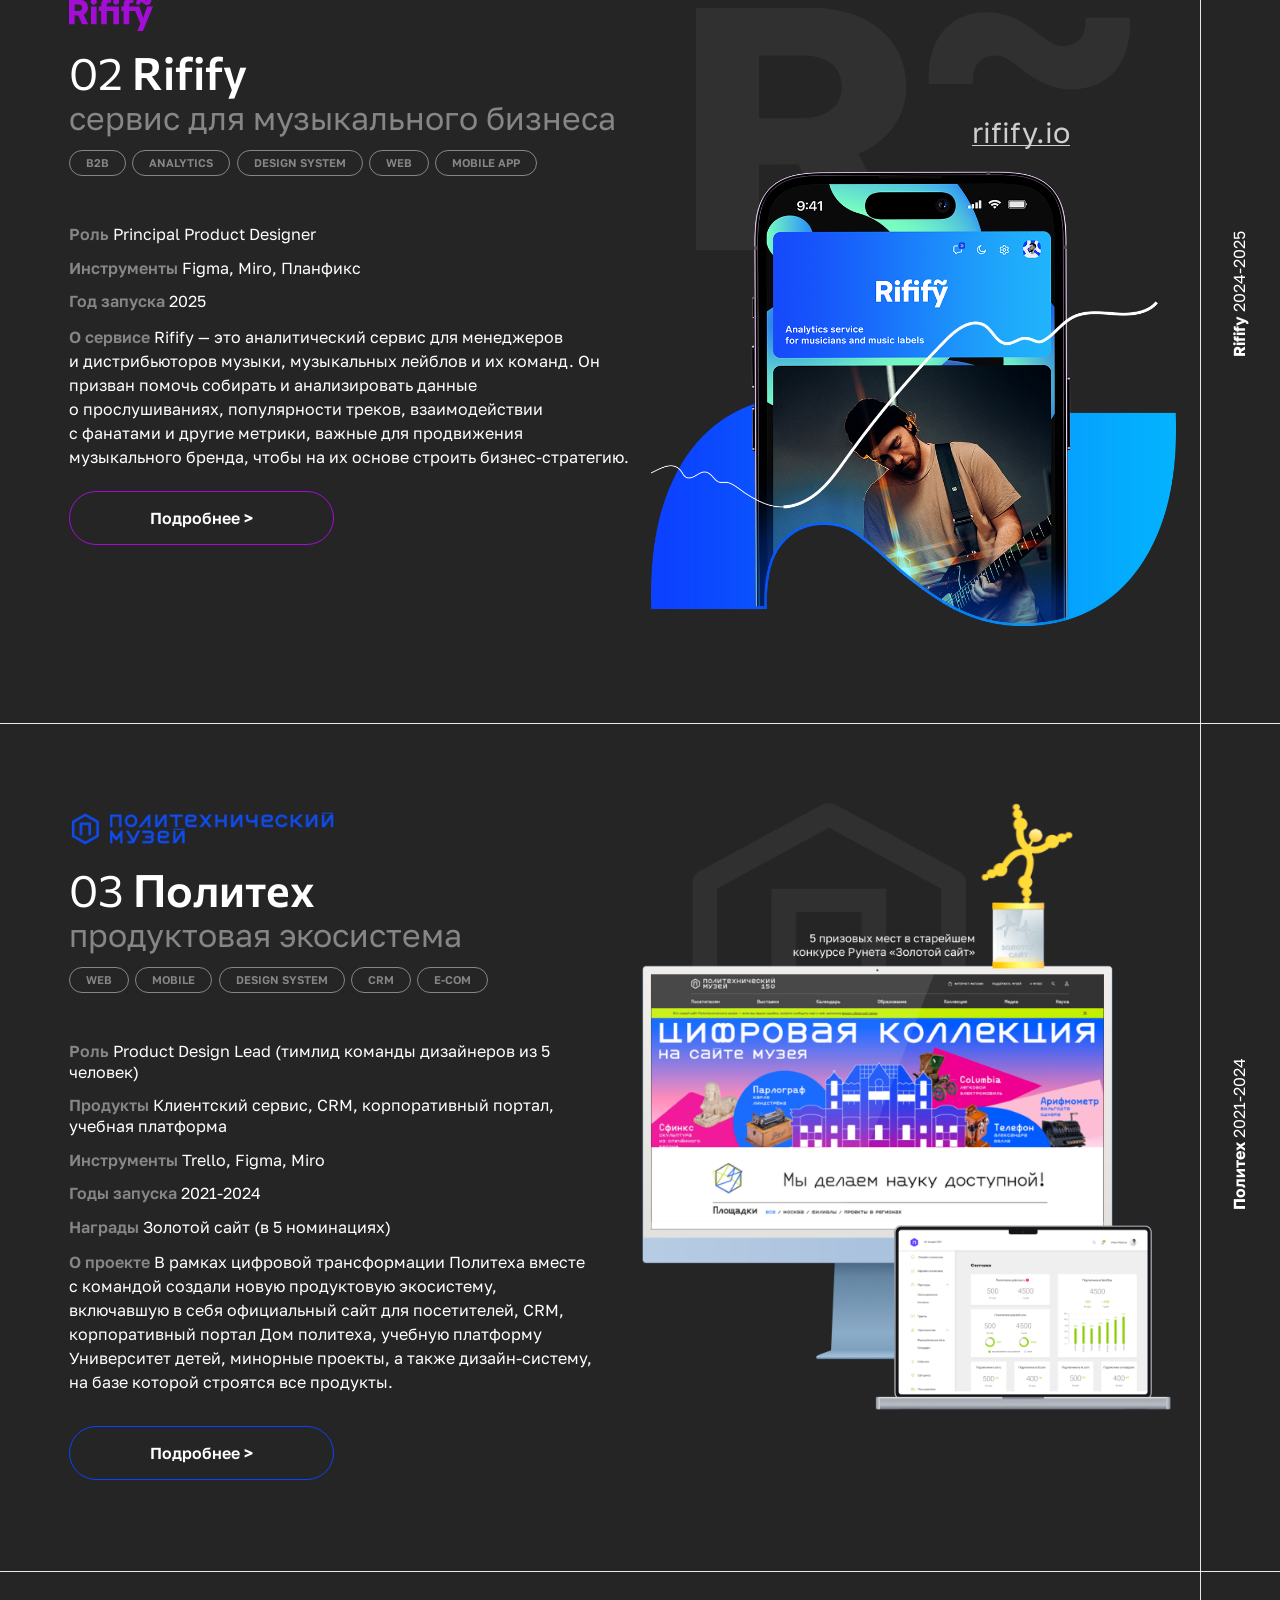
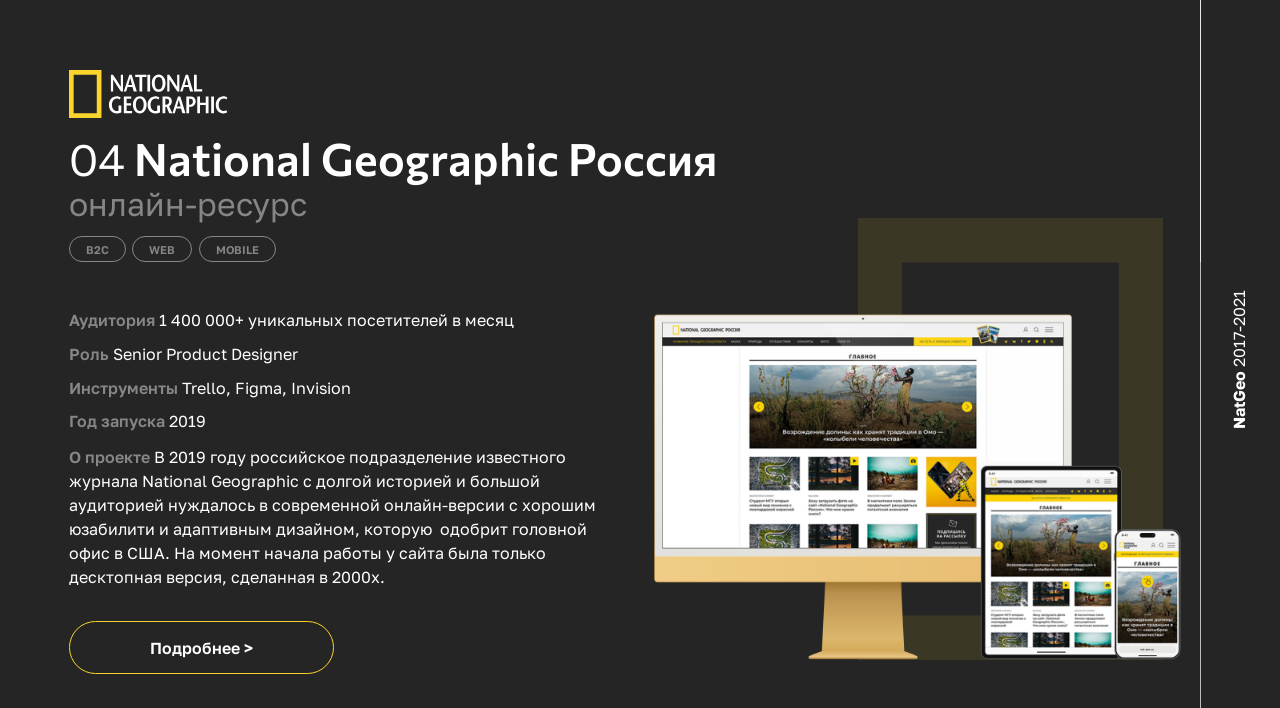
==== commit 177d164c: "Sync portfolio with Figma and restore the NatGeo photo gallery" ====
--- a/index.html
+++ b/index.html
@@ -5,10 +5,11 @@
 <meta name="viewport" content="width=device-width, initial-scale=1">
 <title>Анна Биятова — Portfolio</title>
 <link rel="stylesheet" href="fonts.css">
-<link rel="stylesheet" href="layout.css?v=4b71cb7137">
-<link rel="stylesheet" href="site.css?v=9087303204">
+<link rel="stylesheet" href="layout.css?v=fcea451087">
+<link rel="stylesheet" href="site.css?v=2843d32c50">
+
 </head>
 <body class="home home-page" style="--basis:1600;--design-height:4885">
-<div class="viewport"><main data-node-id="2047:1017" data-name="Start" class="f1 design"><div data-node-id="2047:1018" class="f2 desktop-only"><div class="f3"><img alt="" src="da7af852-7161-42c7-ad03-e3b5329ed89d.svg" decoding="sync" class="f4"></div></div><div data-node-id="2047:1022" class="f5 desktop-only"><div class="f6"><div class="f7"><div class="f3"><img alt="" src="vector2-9e2679698a.svg" decoding="sync" class="f4"></div></div></div></div><div data-node-id="2047:1023" class="f8 desktop-only"><div class="f6"><div class="f7"><div class="f3"><img alt="" src="vector2-9e2679698a.svg" decoding="sync" class="f4"></div></div></div></div><div data-node-id="4108:386" class="f9 desktop-only"><div class="f6"><div class="f7"><div class="f3"><img alt="" src="vector2-9e2679698a.svg" decoding="sync" class="f4"></div></div></div></div><div data-node-id="4108:388" class="f10 desktop-only"><div class="f6"><div class="f7"><div class="f3"><img alt="" src="vector2-9e2679698a.svg" decoding="sync" class="f4"></div></div></div></div><div data-node-id="2047:1026" class="f11 desktop-only"><div class="f12"><p class="f13"><span class="f14 body-type">Portfolio</span><span class="f15 body-type"> 2017-2026</span></p></div></div><div data-node-id="2047:1027" class="f16 desktop-only"><div class="f3"><img alt="" src="08860b7c-ce26-485e-bb1d-e3747defd88d.svg" decoding="sync" class="f4"></div></div><div data-node-id="2047:1028" class="f17 desktop-only"><div class="f12"><p class="f13"><span class="f14 body-type">СберБизнес</span><span class="f15 body-type"> 2025-2026</span></p></div></div><div data-node-id="2047:1029" class="f18 desktop-only"><div class="f3"><img alt="" src="da7af852-7161-42c7-ad03-e3b5329ed89d.svg" decoding="sync" class="f4"></div></div><div data-node-id="2047:1030" class="f19 desktop-only"><div class="f12"><p class="f13"><span class="f14 body-type">Rifify</span><span class="f15 body-type"> 2024-2025</span></p></div></div><div data-node-id="2047:1031" class="f20 desktop-only"><div class="f3"><img alt="" src="da7af852-7161-42c7-ad03-e3b5329ed89d.svg" decoding="sync" class="f4"></div></div><div data-node-id="2047:1032" class="f21 desktop-only"><div class="f12"><p class="f13"><span class="f14 body-type">Политех</span><span class="f15 body-type"> 2021-2024</span></p></div></div><div data-node-id="2047:1033" class="f22 desktop-only"><div class="f3"><img alt="" src="da7af852-7161-42c7-ad03-e3b5329ed89d.svg" decoding="sync" class="f4"></div></div><div data-node-id="2047:1034" class="f23 desktop-only"><div class="f12"><p class="f13"><span class="f14 body-type">NatGeo</span><span class="f15 body-type"> 2017-2021</span></p></div></div><div data-node-id="2047:1035" class="f24 mobile-root mobile-flow"><div data-node-id="2047:1036" class="f25 mobile-flow"><div data-node-id="2047:1037" class="f26 mobile-flow"><div data-node-id="2047:1038" class="f27"><div data-node-id="2047:1039" class="f28"><div data-node-id="2047:1040" class="f26"><h1 data-node-id="2047:1041" style="font-variation-settings:&quot;FLAR&quot; 0, &quot;VOLM&quot; 0" aria-label="Portfolio" class="f29"><span style="font-variation-settings:&quot;FLAR&quot; 0, &quot;VOLM&quot; 0" class="f30">Portf</span><span style="font-variation-settings:&quot;FLAR&quot; 0, &quot;VOLM&quot; 0" class="f31 title-portrait">   <img alt="" height="139" src="f00d699c-cee5-4345-8985-4cddf7796972.png" width="139" class="f32 mobile-portrait" decoding="sync"></span><span style="font-variation-settings:&quot;FLAR&quot; 0, &quot;VOLM&quot; 0" class="f30">lio</span></h1></div></div></div><div data-node-id="2047:1042" class="f33 mobile-flow"><div data-node-id="2047:1044" class="f34"><p data-node-id="2047:1045" style="font-variation-settings:&quot;FLAR&quot; 0, &quot;VOLM&quot; 0" class="f35 display-type">Анна Биятова</p><p data-node-id="2047:1046" style="font-variation-settings:&quot;FLAR&quot; 0, &quot;VOLM&quot; 0" class="f36 section-type">Product Design Lead</p></div><div data-node-id="4001:382" class="f26"><p data-node-id="4001:383" class="f37 body-type">9+ лет в UI/UX дизайне | лид команд до 5 человек</p></div></div></div><div data-node-id="2047:1047" class="f38 desktop-only"></div></div><div data-node-id="2047:1055" class="f39 mobile-flow home-nav"><div data-node-id="2047:1056" class="f40 mobile-flow home-nav project-list"><div data-node-id="2047:1057" class="f41 mobile-flow project-column"><p data-node-id="2047:1058" style="font-variation-settings:&quot;FLAR&quot; 0, &quot;VOLM&quot; 0" class="f42 section-type">Проекты</p><div data-node-id="2047:1059" class="f43 project-links body-type"><p class="f44"><a href="#sber">Сбер</a></p><p class="f45"><a href="#polytech">Политехнический музей</a></p></div></div><div data-node-id="2047:1060" class="f46 mobile-flow project-column"><p data-node-id="2047:1061" style="font-variation-settings:&quot;FLAR&quot; 0, &quot;VOLM&quot; 0" class="f47 desktop-only section-type">Проекты</p><div data-node-id="2047:1062" class="f48 project-links body-type"><p class="f44"><a href="#rifify">Rifify</a></p><p class="f45"><a href="#natgeo">National Geographic Россия</a></p></div></div></div><div data-node-id="2047:1063" class="f49 mobile-flow"><p data-node-id="2047:1064" style="font-variation-settings:&quot;FLAR&quot; 0, &quot;VOLM&quot; 0" class="f50 section-type">Контакты</p><div data-node-id="2047:1065" class="f51 mobile-flow"><a href="https://t.me/An_Bi" data-node-id="2047:1066" target="_blank" rel="noopener noreferrer" class="f52"><div data-node-id="2047:1067" data-name="telegram-svgrepo-com" class="f53"><img alt="" src="telegram-svgrepo-com-a227dfdb3e.svg" decoding="sync" class="f32"></div><div data-node-id="2047:1069" data-name="link" class="f54"><p data-node-id="I2047:1069;180:2139" class="f55">An_Bi</p></div></a><a href="https://api.whatsapp.com/send/?phone=79686247186&amp;text&amp;type=phone_number&amp;app_absent=0" data-node-id="2047:1070" target="_blank" rel="noopener noreferrer" class="f52"><div data-node-id="2047:1071" data-name="whatsapp-128-svgrepo-com" class="f56"><div data-node-id="2047:1072" data-name="Page-1" class="f57"><div data-node-id="2047:1073" data-name="Dribbble-Light-Preview" class="f57"><div data-node-id="2047:1074" data-name="icons" class="f58"><img alt="" src="ca8f4369-dca5-4f45-bd1b-74a5c559472d.svg" decoding="sync" class="f32"></div></div></div></div><div data-node-id="2047:1076" data-name="link" class="f59"><p data-node-id="I2047:1076;180:2139" class="f60">+7 968 624 71 86</p></div></a></div></div></div></div><div data-node-id="2047:1081" class="f61 desktop-only"><img alt="" src="group335741-cc95d2e238.svg" decoding="sync" class="f32"></div><section data-node-id="2047:1093" data-name="hero" id="sber" class="f62 home-section mobile-flow mobile-root"><div data-node-id="2047:1094" data-name="title" class="f63 mobile-flow"><div class="art-shell art-symbol" style="--art-w:169.0;--art-h:44.0"><div class="art-inner"><div data-node-id="2047:1095" data-name="sber-business-horizontal-logo 1" class="f64 asset-card symbol art-base"><div data-node-id="2047:1096" data-name="Group" class="f65"><img alt="" src="group-715e05df7a.svg" decoding="sync" class="f32"></div></div></div></div><div data-node-id="2047:1104" class="f66"><h2 class="f67 display-type"><span style="font-variation-settings:&quot;FLAR&quot; 0, &quot;VOLM&quot; 0" class="f68">01</span><span style="font-variation-settings:&quot;FLAR&quot; 0, &quot;VOLM&quot; 0" class="f69"> СберБизнес</span></h2><p class="f70 display-type">сервис для микро- и малого бизнеса</p></div><div data-node-id="2047:1105" class="f71 mobile-tags"><div data-node-id="2047:1106" class="f72"><p data-node-id="2047:1107" class="f73">B2В</p></div><div data-node-id="2047:1108" class="f72"><p data-node-id="2047:1109" class="f73">ANALYTICS</p></div><div data-node-id="2047:1110" class="f72"><p data-node-id="2047:1111" class="f73">FINTECH</p></div><div data-node-id="2047:1112" class="f72"><p data-node-id="2047:1113" class="f73">WEB</p></div><div data-node-id="2047:1114" class="f72"><p data-node-id="2047:1115" class="f73">MOBILE</p></div></div></div><div data-node-id="2047:1116" class="f74 mobile-flow"><div data-node-id="2047:1117" class="f75 mobile-flow"><div data-node-id="2047:1118" class="f76 mobile-flow"><p data-node-id="2047:1120" class="f77"><span class="f78 body-type">Аудитория сервиса </span><span class="f79 body-type">3 500 000+ клиентов</span></p><p data-node-id="2047:1119" class="f77"><span class="f78 body-type">Продукт</span><span class="f79 body-type"> Управление продажами</span></p><p data-node-id="2047:1121" class="f77"><span class="f78 body-type">Роль</span><span class="f79 body-type"> Product Design Lead</span></p><p data-node-id="2047:1122" class="f77"><span class="f78 body-type">Инструменты</span><span class="f79 body-type"> Pixso, Jira, Confluence</span></p><p data-node-id="2047:1124" class="f77"><span class="f78 body-type">Год</span><span class="f79 body-type"> 2026</span></p><div data-node-id="2047:1125" class="f80"><p class="f81 body-type"><span class="f82">О проекте</span><span class="f83"> Разработала новый дизайн для продукта, базируясь на переосмыслении бизнес-видения стейкхолдерами и пользовательских исследованиях. Ввела новые механики </span></p><p class="f84 body-type">и компоненты дизайн-системы, в дальнейшем распространившиеся на другие продукты внутри СберБизнеса.</p></div></div><a data-node-id="2047:1126" data-name="button" href="sber.html" aria-label="Подробнее о проекте СберБизнес" class="f85 action"><p data-node-id="I2047:1126;31:8" class="f86 body-type">Подробнее &gt;</p></a></div><div data-node-id="2047:1127" data-name="Component 1" class="f87 desktop-only"><div data-node-id="2047:1128" class="f88"><img alt="" src="rectangle9-54c301df84.png" decoding="sync" class="f89"></div></div></div><div class="mobile-art mobile-sber"><div class="f61" data-art-node="2047:1081"><img alt="" src="group335741-cc95d2e238.svg" class="f32" decoding="sync"></div><div data-name="Component 1" class="f87" data-art-node="2047:1127"><div data-art-node="2047:1128" class="f88"><img alt="" src="rectangle9-54c301df84.png" class="f89" decoding="sync"></div></div></div></section><div data-node-id="2047:1133" class="f90 desktop-only"><img alt="" height="139" src="f00d699c-cee5-4345-8985-4cddf7796972.png" width="139" decoding="sync" class="f32"></div><div data-node-id="2047:1157" class="f91 desktop-only"><div data-node-id="2047:1090" data-name="Group" class="f92"><img alt="" src="ce92cae7-5cc9-4928-95b6-e8f95a93dc6c.svg" decoding="sync" class="f32"></div><div data-node-id="2047:1159" data-name="iphoneWelcomeScreen 1" class="f93"><img alt="" src="51c996dc-2c7f-4863-90e3-d2e30f2d4b77.png" decoding="sync" class="f89"></div></div><section data-node-id="2047:1134" data-name="hero" id="rifify" class="f94 home-section mobile-flow mobile-root"><div data-node-id="2047:1135" data-name="title" class="f63 mobile-flow"><div class="art-shell art-symbol" style="--art-w:105.84;--art-h:42.0"><div class="art-inner"><div data-node-id="2047:1136" data-name="logo" class="f95 asset-card symbol art-base"><img alt="" src="bb40cdf7-cda1-4123-b1cc-fa6afe7eec54.svg" decoding="sync" class="f32"></div></div></div><div data-node-id="2047:1137" class="f66"><h2 class="f96 display-type"><span style="font-variation-settings:&quot;FLAR&quot; 0, &quot;VOLM&quot; 0" class="f97">02</span><span style="font-variation-settings:&quot;FLAR&quot; 0, &quot;VOLM&quot; 0" class="f98"> Rifify</span></h2><p class="f70 display-type">сервис для музыкального бизнеса</p></div><div data-node-id="2047:1138" class="f71 mobile-tags"><div data-node-id="2047:1139" class="f72"><p data-node-id="2047:1140" class="f73">B2В</p></div><div data-node-id="2047:1141" class="f72"><p data-node-id="2047:1142" class="f73">ANALYTICS</p></div><div data-node-id="2047:1143" class="f72"><p data-node-id="2047:1144" class="f73">DESIGN SYSTEM</p></div><div data-node-id="2047:1145" class="f72"><p data-node-id="2047:1146" class="f73">WEB</p></div><div data-node-id="2047:1147" class="f72"><p data-node-id="2047:1148" class="f73">MOBILE APP</p></div></div></div><div data-node-id="2047:1149" class="f99 mobile-flow"><div data-node-id="2047:1150" class="f100 mobile-flow"><div data-node-id="2047:1151" class="f76 mobile-flow"><p data-node-id="2047:1152" class="f101"><span class="f78 body-type">Роль</span><span class="f79 body-type"> Principal Product Designer</span></p><p data-node-id="2047:1153" class="f101"><span class="f78 body-type">Инструменты</span><span class="f79 body-type"> Figma, Miro, Планфикс</span></p><p data-node-id="2047:1154" class="f101"><span class="f78 body-type">Год запуска</span><span class="f79 body-type"> 2025</span></p><p data-node-id="2047:1155" class="f102"><span class="f103 body-type">О сервисе</span><span class="f104 body-type"> Rifify — это аналитический сервис для менеджеров и дистрибьюторов музыки, музыкальных лейблов и их команд. Он призван помочь собирать и анализировать данные о прослушиваниях, популярности треков, взаимодействии с фанатами и другие метрики, важные для продвижения музыкального бренда, чтобы на их основе строить бизнес-стратегию. </span></p></div><a data-node-id="2047:1156" data-name="button" href="rifify.html" aria-label="Подробнее о проекте Rifify" class="f105 action"><p data-node-id="I2047:1156;31:8" class="f86 body-type">Подробнее &gt;</p></a></div></div><a href="https://rifify.io" data-node-id="2047:1163" target="_blank" class="f106 mobile-external display-type" rel="noopener noreferrer"><p class="f107">rifify.io</p></a><div class="mobile-art mobile-rifify"><div data-name="Group" data-art-node="2047:1090" class="f92"><img alt="" src="ce92cae7-5cc9-4928-95b6-e8f95a93dc6c.svg" class="f32" decoding="sync"></div><div data-name="iphoneWelcomeScreen 1" data-art-node="2047:1159" class="f93"><img alt="" src="51c996dc-2c7f-4863-90e3-d2e30f2d4b77.png" class="f89" decoding="sync"></div></div></section><div data-node-id="2047:1164" data-name="Vector" class="f108 desktop-only"><img alt="" src="5a79a645-68f1-41d5-817a-1aee8416ebf0.svg" decoding="sync" class="f32"></div><section data-node-id="2047:1165" data-name="поли" id="polytech" class="f109 home-section mobile-flow mobile-root"><div data-node-id="2047:1166" data-name="title" class="f63 mobile-flow"><div class="art-shell art-symbol" style="--art-w:338.0;--art-h:48.0"><div class="art-inner"><div data-node-id="2047:1167" data-name="image-1de16db8-85b5-4d78-8180-da1f3745b1a0 1" class="f110 asset-card symbol art-base"><img alt="" src="de4b880d-7076-45f5-b7cd-0b7564033894.png" decoding="sync" class="f111"></div></div></div><div data-node-id="2047:1168" class="f66"><h2 class="f96 display-type"><span style="font-variation-settings:&quot;FLAR&quot; 0, &quot;VOLM&quot; 0" class="f97">03</span><span style="font-variation-settings:&quot;FLAR&quot; 0, &quot;VOLM&quot; 0" class="f98"> Политех</span></h2><p class="f70 display-type">продуктовая экосистема</p></div><div data-node-id="2047:1169" class="f71 mobile-tags"><div data-node-id="2047:1174" class="f72"><p data-node-id="2047:1175" class="f73">WEB</p></div><div data-node-id="2047:1176" class="f72"><p data-node-id="2047:1177" class="f73">MOBILE</p></div><div data-node-id="4126:344" class="f72"><p data-node-id="4126:345" class="f73">DESIGN SYSTEM</p></div><div data-node-id="2047:1172" class="f72"><p data-node-id="2047:1173" class="f73">CRM</p></div><div data-node-id="4126:341" class="f72"><p data-node-id="4126:342" class="f73">E-COM</p></div></div></div><div data-node-id="2047:1178" class="f112 mobile-flow"><div data-node-id="2051:1266" class="f76 mobile-flow"><p data-node-id="2047:1179" class="f77"><span class="f78 body-type">Роль</span><span class="f79 body-type"> Product Design Lead (тимлид команды дизайнеров из 5 человек)</span></p><p data-node-id="2047:1180" class="f77"><span class="f78 body-type">Продукты</span><span class="f79 body-type"> Клиентский сервис, CRM, корпоративный портал, учебная платформа</span></p><p data-node-id="2047:1181" class="f77"><span class="f78 body-type">Инструменты</span><span class="f79 body-type"> Trello, Figma, Miro</span></p><p data-node-id="2047:1182" class="f77"><span class="f78 body-type">Годы запуска</span><span class="f79 body-type"> 2021-2024</span></p><p data-node-id="2047:1183" class="f77"><span class="f78 body-type">Награды</span><span class="f79 body-type"> Золотой сайт (в 5 номинациях)</span></p><p data-node-id="2047:1184" class="f77"><span class="f103 body-type">О проекте</span><span class="f104 body-type"> В рамках цифровой трансформации Политеха вместе с командой создали новую продуктовую экосистему, включавшую в себя официальный сайт для посетителей, CRM, корпоративный портал Дом политеха, учебную платформу Университет детей, минорные проекты, а также дизайн-систему, на базе которой строятся все продукты.</span></p></div><a data-node-id="2047:1185" data-name="button" href="polytech.html" aria-label="Подробнее о проекте Политех" class="f113 action"><p data-node-id="I2047:1185;31:8" class="f86 body-type">Подробнее &gt;</p></a></div><div class="mobile-art mobile-polytech"><div data-name="поли" class="f114" data-art-node="2051:1270"><img src="polytech-blue-imac-33b457dd71.png" alt="Сайт Политехнического музея на iMac, CRM на ноутбуке и награда «Золотой сайт»" class="replacement-image" decoding="sync"></div></div></section><div data-node-id="2051:1270" data-name="поли" class="f114 desktop-only"><img src="polytech-blue-imac-33b457dd71.png" alt="Сайт Политехнического музея на iMac, CRM на ноутбуке и награда «Золотой сайт»" class="replacement-image" decoding="sync"></div><section data-node-id="2047:1189" id="natgeo" class="f115 home-section mobile-flow mobile-root"><div data-node-id="2047:1190" data-name="title" class="f63 mobile-flow"><div class="art-shell art-symbol" style="--art-w:199.0;--art-h:59.0"><div class="art-inner"><div data-node-id="2047:1191" data-name="National-Geographic-Logo 1" class="f116 asset-card symbol art-base"><img alt="" src="national-geographic-logo1-c63c721502.svg" decoding="sync" class="f32"></div></div></div><div data-node-id="2047:1194" class="f66"><h2 class="f96 display-type"><span style="font-variation-settings:&quot;FLAR&quot; 0, &quot;VOLM&quot; 0" class="f97">04</span><span style="font-variation-settings:&quot;FLAR&quot; 0, &quot;VOLM&quot; 0" class="f98"> National Geographic Россия</span></h2><p class="f70 display-type">онлайн-ресурс</p></div><div data-node-id="2047:1195" class="f71 mobile-tags"><div data-node-id="2047:1196" class="f72"><p data-node-id="2047:1197" class="f73">B2C</p></div><div data-node-id="2047:1198" class="f72"><p data-node-id="2047:1199" class="f73">WEB</p></div><div data-node-id="2047:1200" class="f72"><p data-node-id="2047:1201" class="f73">MOBILE</p></div></div></div><div data-node-id="2047:1202" class="f117 mobile-flow"><div data-node-id="2051:1267" class="f118 mobile-flow"><p data-node-id="4032:191" class="f119"><span class="f120 body-type">Аудитория</span><span class="f79 body-type"> 1 400 000+ млн уникальных посетителей в месяц</span></p><p data-node-id="2047:1203" class="f121"><span class="f78 body-type">Роль</span><span class="f79 body-type"> Senior Product Designer</span></p><p data-node-id="2047:1204" class="f121"><span class="f78 body-type">Инструменты</span><span class="f79 body-type"> Trello, Figma, Invision</span></p><p data-node-id="2047:1205" class="f122"><span class="f123 body-type">Год запуска</span><span class="f124 body-type"> 2019</span></p><p data-node-id="2047:1206" class="f125"><span class="f103 body-type">О проекте</span><span class="f104 body-type"> В 2019 году российское подразделение известного журнала National Geographic с долгой историей и большой аудиторией нуждалось в современной онлайн-версии с хорошим юзабилити и адаптивным дизайном, которую  одобрит головной офис в США. На момент начала работы у сайта была только десктопная версия, сделанная в 2000х.</span></p></div><a data-node-id="2047:1207" data-name="button" href="natgeo.html" aria-label="Подробнее о проекте National Geographic Россия" class="f126 action"><p data-node-id="I2047:1207;31:8" class="f86 body-type">Подробнее &gt;</p></a></div><div data-node-id="2047:1208" data-name="FireShot Capture 022 - Anna Biyatova - [readymag.website] 1" class="f127 desktop-only"><img src="natgeo-yellow-imac-8d464cf291.png" alt="Сайт National Geographic Россия на iMac, планшете и телефоне" class="replacement-image" decoding="sync"></div><div class="mobile-art mobile-natgeo"><div data-name="Vector" class="f108" data-art-node="2047:1164"><img alt="" src="5a79a645-68f1-41d5-817a-1aee8416ebf0.svg" class="f32" decoding="sync"></div><div data-name="FireShot Capture 022 - Anna Biyatova - [readymag.website] 1" class="f127" data-art-node="2047:1208"><img src="natgeo-yellow-imac-8d464cf291.png" alt="Сайт National Geographic Россия на iMac, планшете и телефоне" class="replacement-image" decoding="sync"></div></div></section></main></div>
+<div class="viewport"><main data-node-id="2047:1017" data-name="Start" class="f1 design"><div data-node-id="2047:1018" class="f2 desktop-only"><div class="f3"><img alt="" src="da7af852-7161-42c7-ad03-e3b5329ed89d.svg" decoding="sync" class="f4"></div></div><div data-node-id="2047:1022" class="f5 desktop-only"><div class="f6"><div class="f7"><div class="f3"><img alt="" src="vector2-9e2679698a.svg" decoding="sync" class="f4"></div></div></div></div><div data-node-id="2047:1023" class="f8 desktop-only"><div class="f6"><div class="f7"><div class="f3"><img alt="" src="vector2-9e2679698a.svg" decoding="sync" class="f4"></div></div></div></div><div data-node-id="4108:386" class="f9 desktop-only"><div class="f6"><div class="f7"><div class="f3"><img alt="" src="vector2-9e2679698a.svg" decoding="sync" class="f4"></div></div></div></div><div data-node-id="4108:388" class="f10 desktop-only"><div class="f6"><div class="f7"><div class="f3"><img alt="" src="vector2-9e2679698a.svg" decoding="sync" class="f4"></div></div></div></div><div data-node-id="2047:1026" class="f11 desktop-only"><div class="f12"><p class="f13"><span class="f14 body-type">Portfolio</span><span class="f15 body-type"> 2017-2026</span></p></div></div><div data-node-id="2047:1027" class="f16 desktop-only"><div class="f3"><img alt="" src="08860b7c-ce26-485e-bb1d-e3747defd88d.svg" decoding="sync" class="f4"></div></div><div data-node-id="2047:1028" class="f17 desktop-only"><div class="f12"><p class="f13"><span class="f14 body-type">СберБизнес</span><span class="f15 body-type"> 2025-2026</span></p></div></div><div data-node-id="2047:1029" class="f18 desktop-only"><div class="f3"><img alt="" src="da7af852-7161-42c7-ad03-e3b5329ed89d.svg" decoding="sync" class="f4"></div></div><div data-node-id="2047:1030" class="f19 desktop-only"><div class="f12"><p class="f13"><span class="f14 body-type">Rifify</span><span class="f15 body-type"> 2024-2025</span></p></div></div><div data-node-id="2047:1031" class="f20 desktop-only"><div class="f3"><img alt="" src="da7af852-7161-42c7-ad03-e3b5329ed89d.svg" decoding="sync" class="f4"></div></div><div data-node-id="2047:1032" class="f21 desktop-only"><div class="f12"><p class="f13"><span class="f14 body-type">Политех</span><span class="f15 body-type"> 2021-2024</span></p></div></div><div data-node-id="2047:1033" class="f22 desktop-only"><div class="f3"><img alt="" src="da7af852-7161-42c7-ad03-e3b5329ed89d.svg" decoding="sync" class="f4"></div></div><div data-node-id="2047:1034" class="f23 desktop-only"><div class="f12"><p class="f13"><span class="f14 body-type">NatGeo</span><span class="f15 body-type"> 2017-2021</span></p></div></div><div data-node-id="2047:1035" class="f24 mobile-root mobile-flow"><div data-node-id="2047:1036" class="f25 mobile-flow"><div data-node-id="2047:1037" class="f26 mobile-flow"><div data-node-id="2047:1038" class="f27"><div data-node-id="2047:1039" class="f28"><div data-node-id="2047:1040" class="f26"><h1 data-node-id="2047:1041" style="font-variation-settings:&quot;FLAR&quot; 0, &quot;VOLM&quot; 0" aria-label="Portfolio" class="f29"><span style="font-variation-settings:&quot;FLAR&quot; 0, &quot;VOLM&quot; 0" class="f30">Portf</span><span style="font-variation-settings:&quot;FLAR&quot; 0, &quot;VOLM&quot; 0" class="f31 title-portrait">   <img alt="" height="139" src="f00d699c-cee5-4345-8985-4cddf7796972.png" width="139" class="f32 mobile-portrait" decoding="sync"></span><span style="font-variation-settings:&quot;FLAR&quot; 0, &quot;VOLM&quot; 0" class="f30">lio</span></h1></div></div></div><div data-node-id="2047:1042" class="f33 mobile-flow"><div data-node-id="2047:1044" class="f34"><p data-node-id="2047:1045" style="font-variation-settings:&quot;FLAR&quot; 0, &quot;VOLM&quot; 0" class="f35 display-type">Анна Биятова</p><p data-node-id="2047:1046" style="font-variation-settings:&quot;FLAR&quot; 0, &quot;VOLM&quot; 0" class="f36 section-type">Product Design Lead</p></div><div data-node-id="4001:382" class="f26"><p data-node-id="4001:383" class="f37 body-type">9+ лет в UI/UX дизайне | лид команд до 5 человек</p></div></div></div><div data-node-id="2047:1047" class="f38 desktop-only"></div></div><div data-node-id="2047:1055" class="f39 mobile-flow home-nav"><div data-node-id="2047:1056" class="f40 mobile-flow home-nav project-list"><div data-node-id="2047:1057" class="f41 mobile-flow project-column"><p data-node-id="2047:1058" style="font-variation-settings:&quot;FLAR&quot; 0, &quot;VOLM&quot; 0" class="f42 section-type">Проекты</p><div data-node-id="2047:1059" class="f43 project-links body-type"><p class="f44"><a href="#sber">Сбер</a></p><p class="f45"><a href="#polytech">Политехнический музей</a></p></div></div><div data-node-id="2047:1060" class="f46 mobile-flow project-column"><p data-node-id="2047:1061" style="font-variation-settings:&quot;FLAR&quot; 0, &quot;VOLM&quot; 0" class="f47 desktop-only section-type">Проекты</p><div data-node-id="2047:1062" class="f48 project-links body-type"><p class="f44"><a href="#rifify">Rifify</a></p><p class="f45"><a href="#natgeo">National Geographic Россия</a></p></div></div></div><div data-node-id="2047:1063" class="f49 mobile-flow"><p data-node-id="2047:1064" style="font-variation-settings:&quot;FLAR&quot; 0, &quot;VOLM&quot; 0" class="f50 section-type">Контакты</p><div data-node-id="2047:1065" class="f51 mobile-flow"><a href="https://t.me/An_Bi" data-node-id="2047:1066" target="_blank" rel="noopener noreferrer" class="f52"><div data-node-id="2047:1067" data-name="telegram-svgrepo-com" class="f53"><img alt="" src="telegram-svgrepo-com-a227dfdb3e.svg" decoding="sync" class="f32"></div><div data-node-id="2047:1069" data-name="link" class="f54"><p data-node-id="I2047:1069;180:2139" class="f55">An_Bi</p></div></a><a href="https://api.whatsapp.com/send/?phone=79686247186&amp;text&amp;type=phone_number&amp;app_absent=0" data-node-id="2047:1070" target="_blank" rel="noopener noreferrer" class="f52"><div data-node-id="2047:1071" data-name="whatsapp-128-svgrepo-com" class="f56"><div data-node-id="2047:1072" data-name="Page-1" class="f57"><div data-node-id="2047:1073" data-name="Dribbble-Light-Preview" class="f57"><div data-node-id="2047:1074" data-name="icons" class="f58"><img alt="" src="ca8f4369-dca5-4f45-bd1b-74a5c559472d.svg" decoding="sync" class="f32"></div></div></div></div><div data-node-id="2047:1076" data-name="link" class="f59"><p data-node-id="I2047:1076;180:2139" class="f60">+7 968 624 71 86</p></div></a></div></div></div></div><div data-node-id="2047:1081" class="f61 desktop-only"><img alt="" src="group335741-cc95d2e238.svg" decoding="sync" class="f32"></div><section data-node-id="2047:1093" data-name="hero" id="sber" class="f62 home-section mobile-flow mobile-root"><div data-node-id="2047:1094" data-name="title" class="f63 mobile-flow"><div class="art-shell art-symbol" style="--art-w:169.0;--art-h:44.0"><div class="art-inner"><div data-node-id="2047:1095" data-name="sber-business-horizontal-logo 1" class="f64 asset-card symbol art-base"><div data-node-id="2047:1096" data-name="Group" class="f65"><img alt="" src="group-715e05df7a.svg" decoding="sync" class="f32"></div></div></div></div><div data-node-id="2047:1104" class="f66"><h2 class="f67 display-type"><span style="font-variation-settings:&quot;FLAR&quot; 0, &quot;VOLM&quot; 0" class="f68">01</span><span style="font-variation-settings:&quot;FLAR&quot; 0, &quot;VOLM&quot; 0" class="f69"> СберБизнес</span></h2><p class="f70 display-type">сервис для микро- и малого бизнеса</p></div><div data-node-id="2047:1105" class="f71 mobile-tags"><div data-node-id="2047:1106" class="f72"><p data-node-id="2047:1107" class="f73">B2В</p></div><div data-node-id="2047:1108" class="f72"><p data-node-id="2047:1109" class="f73">ANALYTICS</p></div><div data-node-id="2047:1110" class="f72"><p data-node-id="2047:1111" class="f73">FINTECH</p></div><div data-node-id="2047:1112" class="f72"><p data-node-id="2047:1113" class="f73">WEB</p></div><div data-node-id="2047:1114" class="f72"><p data-node-id="2047:1115" class="f73">MOBILE</p></div></div></div><div data-node-id="2047:1116" class="f74 mobile-flow"><div data-node-id="2047:1117" class="f75 mobile-flow"><div data-node-id="2047:1118" class="f76 mobile-flow"><p data-node-id="2047:1120" class="f77"><span class="f78 body-type">Аудитория сервиса </span><span class="f79 body-type">3 500 000+ клиентов</span></p><p data-node-id="2047:1119" class="f77"><span class="f78 body-type">Продукт</span><span class="f79 body-type"> Управление продажами</span></p><p data-node-id="2047:1121" class="f77"><span class="f78 body-type">Роль</span><span class="f79 body-type"> Product Design Lead</span></p><p data-node-id="2047:1122" class="f77"><span class="f78 body-type">Инструменты</span><span class="f79 body-type"> Pixso, Jira, Confluence</span></p><p data-node-id="2047:1124" class="f77"><span class="f78 body-type">Год</span><span class="f79 body-type"> 2026</span></p><div data-node-id="2047:1125" class="f80"><p class="f81 body-type"><span class="f82">О проекте</span><span class="f83"> Разработала новый дизайн для продукта, базируясь на переосмыслении бизнес-видения стейкхолдерами и пользовательских исследованиях. Ввела новые механики </span></p><p class="f84 body-type">и компоненты дизайн-системы, в дальнейшем распространившиеся на другие продукты внутри СберБизнеса.</p></div></div><a data-node-id="2047:1126" data-name="button" href="sber.html" aria-label="Подробнее о проекте СберБизнес" class="f85 action"><p data-node-id="I2047:1126;31:8" class="f86 body-type">Подробнее &gt;</p></a></div><div data-node-id="2047:1127" data-name="Component 1" class="f87 desktop-only"><div data-node-id="2047:1128" class="f88"><img alt="" src="rectangle9-54c301df84.png" decoding="sync" class="f89"></div></div></div><div class="mobile-art mobile-sber"><div class="f61" data-art-node="2047:1081"><img alt="" src="group335741-cc95d2e238.svg" class="f32" decoding="sync"></div><div data-name="Component 1" class="f87" data-art-node="2047:1127"><div data-art-node="2047:1128" class="f88"><img alt="" src="rectangle9-54c301df84.png" class="f89" decoding="sync"></div></div></div></section><div data-node-id="2047:1133" class="f90 desktop-only"><img alt="" height="139" src="f00d699c-cee5-4345-8985-4cddf7796972.png" width="139" decoding="sync" class="f32"></div><div data-node-id="2047:1157" class="f91 desktop-only"><div data-node-id="2047:1090" data-name="Group" class="f92"><img alt="" src="ce92cae7-5cc9-4928-95b6-e8f95a93dc6c.svg" decoding="sync" class="f32"></div><div data-node-id="2047:1159" data-name="iphoneWelcomeScreen 1" class="f93"><img alt="" src="51c996dc-2c7f-4863-90e3-d2e30f2d4b77.png" decoding="sync" class="f89"></div></div><section data-node-id="2047:1134" data-name="hero" id="rifify" class="f94 home-section mobile-flow mobile-root"><div data-node-id="2047:1135" data-name="title" class="f63 mobile-flow"><div class="art-shell art-symbol" style="--art-w:105.84;--art-h:42.0"><div class="art-inner"><div data-node-id="2047:1136" data-name="logo" class="f95 asset-card symbol art-base"><img alt="" src="bb40cdf7-cda1-4123-b1cc-fa6afe7eec54.svg" decoding="sync" class="f32"></div></div></div><div data-node-id="2047:1137" class="f66"><h2 class="f96 display-type"><span style="font-variation-settings:&quot;FLAR&quot; 0, &quot;VOLM&quot; 0" class="f97">02</span><span style="font-variation-settings:&quot;FLAR&quot; 0, &quot;VOLM&quot; 0" class="f98"> Rifify</span></h2><p class="f70 display-type">сервис для музыкального бизнеса</p></div><div data-node-id="2047:1138" class="f71 mobile-tags"><div data-node-id="2047:1139" class="f72"><p data-node-id="2047:1140" class="f73">B2В</p></div><div data-node-id="2047:1141" class="f72"><p data-node-id="2047:1142" class="f73">ANALYTICS</p></div><div data-node-id="2047:1143" class="f72"><p data-node-id="2047:1144" class="f73">DESIGN SYSTEM</p></div><div data-node-id="2047:1145" class="f72"><p data-node-id="2047:1146" class="f73">WEB</p></div><div data-node-id="2047:1147" class="f72"><p data-node-id="2047:1148" class="f73">MOBILE APP</p></div></div></div><div data-node-id="2047:1149" class="f99 mobile-flow"><div data-node-id="2047:1150" class="f100 mobile-flow"><div data-node-id="2047:1151" class="f76 mobile-flow"><p data-node-id="2047:1152" class="f101"><span class="f78 body-type">Роль</span><span class="f79 body-type"> Principal Product Designer</span></p><p data-node-id="2047:1153" class="f101"><span class="f78 body-type">Инструменты</span><span class="f79 body-type"> Figma, Miro, Планфикс</span></p><p data-node-id="2047:1154" class="f101"><span class="f78 body-type">Год запуска</span><span class="f79 body-type"> 2025</span></p><p data-node-id="2047:1155" class="f102"><span class="f103 body-type">О сервисе</span><span class="f104 body-type"> Rifify — это аналитический сервис для менеджеров и дистрибьюторов музыки, музыкальных лейблов и их команд. Он призван помочь собирать и анализировать данные о прослушиваниях, популярности треков, взаимодействии с фанатами и другие метрики, важные для продвижения музыкального бренда, чтобы на их основе строить бизнес-стратегию. </span></p></div><a data-node-id="2047:1156" data-name="button" href="rifify.html" aria-label="Подробнее о проекте Rifify" class="f105 action"><p data-node-id="I2047:1156;31:8" class="f86 body-type">Подробнее &gt;</p></a></div></div><a href="https://rifify.io" data-node-id="2047:1163" target="_blank" class="f106 mobile-external display-type" rel="noopener noreferrer"><p class="f107">rifify.io</p></a><div class="mobile-art mobile-rifify"><div data-name="Group" data-art-node="2047:1090" class="f92"><img alt="" src="ce92cae7-5cc9-4928-95b6-e8f95a93dc6c.svg" class="f32" decoding="sync"></div><div data-name="iphoneWelcomeScreen 1" data-art-node="2047:1159" class="f93"><img alt="" src="51c996dc-2c7f-4863-90e3-d2e30f2d4b77.png" class="f89" decoding="sync"></div></div></section><div data-node-id="2047:1164" data-name="Vector" class="f108 desktop-only"><img alt="" src="5a79a645-68f1-41d5-817a-1aee8416ebf0.svg" decoding="sync" class="f32"></div><section data-node-id="2047:1165" data-name="поли" id="polytech" class="f109 home-section mobile-flow mobile-root"><div data-node-id="2047:1166" data-name="title" class="f63 mobile-flow"><div class="art-shell art-symbol" style="--art-w:338.0;--art-h:48.0"><div class="art-inner"><div data-node-id="2047:1167" data-name="image-1de16db8-85b5-4d78-8180-da1f3745b1a0 1" class="f110 asset-card symbol art-base"><img alt="" src="de4b880d-7076-45f5-b7cd-0b7564033894.png" decoding="sync" class="f111"></div></div></div><div data-node-id="2047:1168" class="f66"><h2 class="f96 display-type"><span style="font-variation-settings:&quot;FLAR&quot; 0, &quot;VOLM&quot; 0" class="f97">03</span><span style="font-variation-settings:&quot;FLAR&quot; 0, &quot;VOLM&quot; 0" class="f98"> Политех</span></h2><p class="f70 display-type">продуктовая экосистема</p></div><div data-node-id="2047:1169" class="f71 mobile-tags"><div data-node-id="2047:1174" class="f72"><p data-node-id="2047:1175" class="f73">WEB</p></div><div data-node-id="2047:1176" class="f72"><p data-node-id="2047:1177" class="f73">MOBILE</p></div><div data-node-id="4126:344" class="f72"><p data-node-id="4126:345" class="f73">DESIGN SYSTEM</p></div><div data-node-id="2047:1172" class="f72"><p data-node-id="2047:1173" class="f73">CRM</p></div><div data-node-id="4126:341" class="f72"><p data-node-id="4126:342" class="f73">E-COM</p></div></div></div><div data-node-id="2047:1178" class="f112 mobile-flow"><div data-node-id="2051:1266" class="f76 mobile-flow"><p data-node-id="2047:1179" class="f77"><span class="f78 body-type">Роль</span><span class="f79 body-type"> Product Design Lead (тимлид команды дизайнеров из 5 человек)</span></p><p data-node-id="2047:1180" class="f77"><span class="f78 body-type">Продукты</span><span class="f79 body-type"> Клиентский сервис, CRM, корпоративный портал, учебная платформа</span></p><p data-node-id="2047:1181" class="f77"><span class="f78 body-type">Инструменты</span><span class="f79 body-type"> Trello, Figma, Miro</span></p><p data-node-id="2047:1182" class="f77"><span class="f78 body-type">Годы запуска</span><span class="f79 body-type"> 2021-2024</span></p><p data-node-id="2047:1183" class="f77"><span class="f78 body-type">Награды</span><span class="f79 body-type"> Золотой сайт (в 5 номинациях)</span></p><p data-node-id="2047:1184" class="f77"><span class="f103 body-type">О проекте</span><span class="f104 body-type"> В рамках цифровой трансформации Политеха вместе с командой создали новую продуктовую экосистему, включавшую в себя официальный сайт для посетителей, CRM, корпоративный портал Дом политеха, учебную платформу Университет детей, минорные проекты, а также дизайн-систему, на базе которой строятся все продукты.</span></p></div><a data-node-id="2047:1185" data-name="button" href="polytech.html" aria-label="Подробнее о проекте Политех" class="f113 action"><p data-node-id="I2047:1185;31:8" class="f86 body-type">Подробнее &gt;</p></a></div><div class="mobile-art mobile-polytech"><div data-name="polytech-blue-imac" class="f114" data-art-node="4191:208"><img alt="Сайт Политехнического музея на iMac, CRM на ноутбуке и награда «Золотой сайт»" src="polytech-blue-imac-33b457dd71.png" class="f89" decoding="sync"></div></div></section><div data-node-id="4191:208" data-name="polytech-blue-imac" class="f114 desktop-only"><img alt="Сайт Политехнического музея на iMac, CRM на ноутбуке и награда «Золотой сайт»" src="polytech-blue-imac-33b457dd71.png" decoding="sync" class="f89"></div><section data-node-id="2047:1189" id="natgeo" class="f115 home-section mobile-flow mobile-root"><div data-node-id="2047:1190" data-name="title" class="f63 mobile-flow"><div class="art-shell art-symbol" style="--art-w:199.0;--art-h:59.0"><div class="art-inner"><div data-node-id="2047:1191" data-name="National-Geographic-Logo 1" class="f116 asset-card symbol art-base"><img alt="" src="national-geographic-logo1-c63c721502.svg" decoding="sync" class="f32"></div></div></div><div data-node-id="2047:1194" class="f66"><h2 class="f96 display-type"><span style="font-variation-settings:&quot;FLAR&quot; 0, &quot;VOLM&quot; 0" class="f97">04</span><span style="font-variation-settings:&quot;FLAR&quot; 0, &quot;VOLM&quot; 0" class="f98"> National Geographic Россия</span></h2><p class="f70 display-type">онлайн-ресурс</p></div><div data-node-id="2047:1195" class="f71 mobile-tags"><div data-node-id="2047:1196" class="f72"><p data-node-id="2047:1197" class="f73">B2C</p></div><div data-node-id="2047:1198" class="f72"><p data-node-id="2047:1199" class="f73">WEB</p></div><div data-node-id="2047:1200" class="f72"><p data-node-id="2047:1201" class="f73">MOBILE</p></div></div></div><div data-node-id="2047:1202" class="f117 mobile-flow"><div data-node-id="2051:1267" class="f118 mobile-flow"><p data-node-id="4032:191" class="f119"><span class="f120 body-type">Аудитория</span><span class="f79 body-type"> 1 400 000+ уникальных посетителей в месяц</span></p><p data-node-id="2047:1203" class="f121"><span class="f78 body-type">Роль</span><span class="f79 body-type"> Senior Product Designer</span></p><p data-node-id="2047:1204" class="f121"><span class="f78 body-type">Инструменты</span><span class="f79 body-type"> Trello, Figma, Invision</span></p><p data-node-id="2047:1205" class="f122"><span class="f123 body-type">Год запуска</span><span class="f124 body-type"> 2019</span></p><p data-node-id="2047:1206" class="f125"><span class="f103 body-type">О проекте</span><span class="f104 body-type"> В 2019 году российское подразделение известного журнала National Geographic с долгой историей и большой аудиторией нуждалось в современной онлайн-версии с хорошим юзабилити и адаптивным дизайном, которую  одобрит головной офис в США. На момент начала работы у сайта была только десктопная версия, сделанная в 2000х.</span></p></div><a data-node-id="2047:1207" data-name="button" href="natgeo.html" aria-label="Подробнее о проекте National Geographic Россия" class="f126 action"><p data-node-id="I2047:1207;31:8" class="f86 body-type">Подробнее &gt;</p></a></div><div data-node-id="2047:1208" data-name="FireShot Capture 022 - Anna Biyatova - [readymag.website] 1" class="f127 desktop-only"><img alt="Сайт National Geographic Россия на iMac, планшете и телефоне" src="natgeo-yellow-imac-8d464cf291.png" decoding="sync" class="f89"></div><div class="mobile-art mobile-natgeo"><div data-name="Vector" class="f108" data-art-node="2047:1164"><img alt="" src="5a79a645-68f1-41d5-817a-1aee8416ebf0.svg" class="f32" decoding="sync"></div><div data-name="FireShot Capture 022 - Anna Biyatova - [readymag.website] 1" class="f127" data-art-node="2047:1208"><img alt="Сайт National Geographic Россия на iMac, планшете и телефоне" src="natgeo-yellow-imac-8d464cf291.png" class="f89" decoding="sync"></div></div></section></main></div>
 </body>
 </html>
--- a/layout.css
+++ b/layout.css
@@ -111,7 +111,7 @@
 .f111{position:absolute;inset:0;max-width:none;object-fit:cover;pointer-events:none;width:100%;height:100%}
 .f112{align-content:stretch;display:flex;flex-direction:column;gap:calc(var(--u) * 40);align-items:flex-start;position:relative;flex-shrink:0;width:calc(var(--u) * 658)}
 .f113{border-width:calc(2 * var(--u));border-color:#0c41ff;border-style:solid;align-content:stretch;display:flex;gap:calc(var(--u) * 10);height:calc(var(--u) * 67);align-items:center;justify-content:center;padding-inline:calc(var(--u) * 100);position:relative;border-radius:calc(var(--u) * 195);flex-shrink:0}
-.f114{position:absolute;display:contents;left:calc(33.33% + calc(var(--u) * 194.67));top:calc(var(--u) * 3004)}
+.f114{position:absolute;height:calc(var(--u) * 761);left:calc(33.33% + calc(var(--u) * 194.67));top:calc(var(--u) * 3004);width:calc(var(--u) * 742)}
 .f115{position:absolute;align-content:stretch;display:flex;flex-direction:column;gap:calc(var(--u) * 60);align-items:flex-start;left:calc(var(--u) * 86);top:calc(var(--u) * 4088);width:calc(var(--u) * 1289)}
 .f116{height:calc(var(--u) * 59);position:relative;flex-shrink:0;width:calc(var(--u) * 199)}
 .f117{align-content:stretch;display:flex;flex-direction:column;gap:calc(var(--u) * 40);align-items:flex-start;position:relative;flex-shrink:0;width:calc(var(--u) * 674)}
@@ -126,12 +126,12 @@
 .f126{border-width:calc(2 * var(--u));border-color:#fbd42c;border-style:solid;align-content:stretch;cursor:pointer;display:flex;gap:calc(var(--u) * 10);height:calc(var(--u) * 67);align-items:center;justify-content:center;padding-inline:calc(var(--u) * 100);position:relative;border-radius:calc(var(--u) * 195);flex-shrink:0}
 .f127{position:absolute;height:calc(var(--u) * 439);left:calc(var(--u) * 712);top:calc(var(--u) * 298);width:calc(var(--u) * 678)}
 .f128{background-color:white;position:relative;width:100%;height:100%}
-.f129{position:absolute;align-content:stretch;display:flex;flex-direction:column;gap:calc(var(--u) * 48);align-items:flex-start;left:calc(var(--u) * 320);top:calc(var(--u) * 171);width:calc(var(--u) * 1280)}
+.f129{position:absolute;align-content:stretch;display:flex;flex-direction:column;gap:calc(var(--u) * 60);align-items:flex-start;left:calc(var(--u) * 320);top:calc(var(--u) * 171);width:calc(var(--u) * 1280)}
 .f130{word-break:break-word;font-family:"Commissioner",sans-serif;font-weight:400;line-height:0;min-width:100%;font-style:normal;position:relative;flex-shrink:0;font-size:calc(var(--u) * 64);color:var(--black,#282828);width:min-content}
 .f131{background-color:#ffe5e1;align-content:stretch;display:flex;align-items:center;justify-content:center;padding-inline:calc(var(--u) * 20);padding-block:calc(var(--u) * 7);position:relative;border-radius:calc(var(--u) * 47);flex-shrink:0}
 .f132{word-break:break-word;font-family:"Golos Text",sans-serif;font-weight:600;line-height:normal;position:relative;flex-shrink:0;color:#f94c31;font-size:calc(var(--u) * 14);white-space:nowrap}
-.f133{align-content:stretch;display:flex;height:calc(var(--u) * 528);align-items:flex-start;justify-content:space-between;position:relative;flex-shrink:0;width:calc(var(--u) * 1336)}
-.f134{word-break:break-word;align-content:stretch;display:flex;flex-direction:column;font-family:"Montserrat",sans-serif;font-weight:400;gap:calc(var(--u) * 16);align-items:flex-start;line-height:0;position:relative;flex-shrink:0;color:var(--black,#282828);width:calc(var(--u) * 580)}
+.f133{align-content:stretch;display:flex;height:calc(var(--u) * 528);align-items:flex-start;justify-content:space-between;position:relative;flex-shrink:0;width:100%}
+.f134{word-break:break-word;align-content:stretch;display:flex;flex-direction:column;font-family:"Montserrat",sans-serif;font-weight:400;gap:calc(var(--u) * 16);align-items:flex-start;line-height:0;margin-right:calc(var(--u) * -9);position:relative;flex-shrink:0;color:var(--black,#282828);width:calc(var(--u) * 580)}
 .f135{min-width:100%;position:relative;flex-shrink:0;font-size:calc(var(--u) * 0);width:min-content}
 .f136{font-family:"Golos Text",sans-serif;font-weight:600;line-height:1.3;font-size:calc(var(--u) * 20);color:var(--red,#f94c31)}
 .f137{min-width:100%;position:relative;flex-shrink:0;font-size:calc(var(--u) * 20);width:min-content;white-space:pre-wrap}
@@ -162,8 +162,8 @@
 .f162{position:absolute;inset:calc(var(--u) * -2) 0 0 0}
 .f163{word-break:break-word;font-family:"Commissioner",sans-serif;font-weight:600;line-height:1.5;min-width:100%;font-style:normal;position:relative;flex-shrink:0;font-size:calc(var(--u) * 28);color:var(--red,#f94c31);width:min-content}
 .f164{word-break:break-word;font-family:"Golos Text",sans-serif;font-weight:400;line-height:1.5;position:relative;flex-shrink:0;color:#282828;font-size:calc(var(--u) * 20);width:calc(var(--u) * 1230)}
-.f165{word-break:break-word;align-content:stretch;display:flex;gap:calc(var(--u) * 28);align-items:center;line-height:1.5;position:relative;flex-shrink:0;color:var(--black,#282828)}
-.f166{background-color:rgba(249,76,49,0.1);align-content:stretch;display:flex;flex-direction:column;gap:calc(var(--u) * 16);height:calc(var(--u) * 372);align-items:flex-start;padding:calc(var(--u) * 40);position:relative;border-radius:calc(var(--u) * 40);flex-shrink:0;width:calc(var(--u) * 470)}
+.f165{word-break:break-word;align-content:stretch;display:flex;gap:calc(var(--u) * 28);align-items:center;line-height:1.5;position:relative;flex-shrink:0;color:var(--black,#282828);width:100%}
+.f166{background-color:rgba(249,76,49,0.1);align-content:stretch;display:flex;flex:1 0 0;flex-direction:column;gap:calc(var(--u) * 16);height:calc(var(--u) * 372);align-items:flex-start;min-width:1px;padding:calc(var(--u) * 40);position:relative;border-radius:calc(var(--u) * 40)}
 .f167{align-content:stretch;display:flex;flex-direction:column;gap:calc(var(--u) * 12);align-items:flex-start;position:relative;flex-shrink:0;width:100%}
 .f168{font-family:"Commissioner",sans-serif;font-weight:600;font-style:normal;position:relative;flex-shrink:0;font-size:calc(var(--u) * 20);width:100%}
 .f169{font-family:"Golos Text",sans-serif;font-weight:400;position:relative;flex-shrink:0;font-size:calc(var(--u) * 16);width:100%}
@@ -192,7 +192,7 @@
 .f192{position:absolute;inset:0;max-width:none;object-fit:cover;pointer-events:none;border-radius:calc(var(--u) * 16);width:100%;height:100%}
 .f193{aspect-ratio:632/472;position:relative;border-radius:calc(var(--u) * 16);flex-shrink:0;width:100%}
 .f194{position:absolute;height:120.11%;left:0;max-width:none;top:-15.2%;width:100%}
-.f195{position:absolute;bottom:0;height:calc(var(--u) * 3446);left:50%;pointer-events:none;top:calc(var(--u) * 20)}
+.f195{position:absolute;bottom:0;height:calc(var(--u) * 3501);left:50%;pointer-events:none;top:calc(var(--u) * 20)}
 .f196{translate:-50% 0;background-color:#282828;align-content:center;display:flex;flex-wrap:wrap;align-items:center;justify-content:space-between;padding-left:calc(var(--u) * 40);pointer-events:auto;padding-right:calc(var(--u) * 24);padding-block:calc(var(--u) * 16);border-radius:calc(var(--u) * 40);position:sticky;top:0;width:calc(var(--u) * 1400)}
 .f197{align-content:stretch;display:flex;gap:calc(var(--u) * 16);align-items:center;position:relative;flex-shrink:0}
 .f198{align-content:stretch;display:flex;gap:calc(var(--u) * 10);height:calc(var(--u) * 48);align-items:center;justify-content:center;padding-inline:calc(var(--u) * 16);padding-block:calc(var(--u) * 12);position:relative;border-radius:calc(var(--u) * 8);flex-shrink:0}
@@ -207,154 +207,167 @@
 .f207{height:calc(var(--u) * 20);position:relative;flex-shrink:0;width:calc(var(--u) * 62)}
 .f208{word-break:break-word;position:absolute;font-family:"Golos Text",sans-serif;font-weight:400;inset:0 3.23% 5% 0;line-height:normal;font-size:calc(var(--u) * 16);color:var(--white,white);text-align:left;white-space:nowrap}
 .f209{position:relative;flex-shrink:0;width:calc(var(--u) * 40);height:calc(var(--u) * 40)}
-.f210{position:absolute;align-content:stretch;display:flex;flex-direction:column;gap:calc(var(--u) * 40);align-items:flex-start;justify-content:flex-end;left:calc(var(--u) * 320);top:calc(var(--u) * 2147);width:calc(var(--u) * 1280)}
-.f211{align-content:stretch;display:flex;flex-direction:column;gap:calc(var(--u) * 40);align-items:flex-start;position:relative;flex-shrink:0}
-.f212{align-content:stretch;display:flex;flex-direction:column;gap:calc(var(--u) * 16);align-items:flex-start;padding-top:calc(var(--u) * 32);position:relative;flex-shrink:0}
-.f213{align-content:stretch;display:flex;flex-direction:column;gap:calc(var(--u) * 36);align-items:flex-start;overflow:clip;position:relative;flex-shrink:0;width:calc(var(--u) * 1280)}
-.f214{height:calc(var(--u) * 688);position:relative;border-radius:calc(var(--u) * 8);flex-shrink:0;width:calc(var(--u) * 1288)}
-.f215{position:absolute;inset:0;max-width:none;object-fit:cover;pointer-events:none;border-radius:calc(var(--u) * 8);width:100%;height:100%}
-.f216{height:calc(var(--u) * 589);position:relative;border-radius:calc(var(--u) * 8);flex-shrink:0;width:calc(var(--u) * 1293)}
-.f217{align-content:stretch;display:flex;flex-direction:column;gap:calc(var(--u) * 8);align-items:flex-start;justify-content:flex-end;padding-top:calc(var(--u) * 32);position:relative;flex-shrink:0;width:100%}
-.f218{word-break:break-word;font-family:"Commissioner",sans-serif;font-weight:600;line-height:1.5;font-style:normal;position:relative;flex-shrink:0;font-size:calc(var(--u) * 28);color:var(--red,#f94c31);white-space:nowrap}
-.f219{align-content:stretch;display:flex;height:calc(var(--u) * 1507);align-items:flex-end;justify-content:space-between;position:relative;flex-shrink:0;width:calc(var(--u) * 1280)}
-.f220{align-content:stretch;display:flex;flex-direction:column;height:calc(var(--u) * 1507);align-items:flex-start;justify-content:space-between;position:relative;flex-shrink:0;width:calc(var(--u) * 584)}
-.f221{aspect-ratio:2075/4096;position:relative;border-radius:calc(var(--u) * 8);flex-shrink:0;width:100%}
-.f222{aspect-ratio:3840/2160;position:relative;border-radius:calc(var(--u) * 8);flex-shrink:0;width:100%}
-.f223{align-content:stretch;display:flex;flex-direction:column;height:100%;align-items:flex-start;justify-content:space-between;position:relative;flex-shrink:0;width:calc(var(--u) * 665)}
-.f224{aspect-ratio:3840/3974;position:relative;border-radius:calc(var(--u) * 8);flex-shrink:0;width:100%}
-.f225{align-content:stretch;display:flex;gap:calc(var(--u) * 24);align-items:center;position:relative;flex-shrink:0}
-.f226{height:calc(var(--u) * 528);position:relative;flex-shrink:0;width:calc(var(--u) * 237)}
-.f227{height:calc(var(--u) * 530);position:relative;flex-shrink:0;width:calc(var(--u) * 238)}
-.f228{height:calc(var(--u) * 527);position:relative;flex-shrink:0;width:calc(var(--u) * 237)}
-.f229{position:absolute;align-content:stretch;display:flex;flex-direction:column;gap:calc(var(--u) * 40);align-items:flex-start;left:calc(var(--u) * 320);top:calc(var(--u) * 1100);width:calc(var(--u) * 1280)}
-.f230{height:0;position:relative;flex-shrink:0;width:calc(var(--u) * 1279.424)}
-.f231{align-content:stretch;display:flex;gap:calc(var(--u) * 7);align-items:flex-end;position:relative;flex-shrink:0;width:100%}
-.f232{word-break:break-word;font-family:"Montserrat",sans-serif;font-weight:400;line-height:0;position:relative;flex-shrink:0;font-size:calc(var(--u) * 0);color:var(--black,#282828);width:calc(var(--u) * 751)}
-.f233{font-family:"Commissioner",sans-serif;font-weight:600;line-height:1.5;margin-bottom:0;font-style:normal;font-size:calc(var(--u) * 28);color:var(--red,#f94c31);white-space:pre-wrap}
-.f234{line-height:1.5;margin-bottom:0;font-size:calc(var(--u) * 20);white-space:pre-wrap}
-.f235{list-style-type:decimal;margin-bottom:0}
-.f236{margin-inline-start:calc(var(--u) * 30)}
-.f237{word-break:break-word;font-family:"Golos Text",sans-serif;font-weight:600;line-height:1.5;font-size:calc(var(--u) * 20)}
-.f238{list-style-type:disc;margin-bottom:0}
-.f239{margin-bottom:0;margin-inline-start:calc(var(--u) * 30)}
-.f240{word-break:break-word;font-family:"Golos Text",sans-serif;font-weight:400;line-height:1.5;font-size:calc(var(--u) * 20)}
-.f241{font-family:"Golos Text",sans-serif;margin-bottom:0;font-size:calc(var(--u) * 20);white-space:pre-wrap}
-.f242{line-height:1.5;color:var(--main-red,#f94c31)}
-.f243{font-family:"Golos Text",sans-serif;font-size:calc(var(--u) * 20);white-space:pre-wrap}
-.f244{align-content:stretch;display:flex;flex-direction:column;gap:calc(var(--u) * 49);align-items:center;position:relative;flex-shrink:0;width:calc(var(--u) * 565)}
-.f245{height:calc(var(--u) * 318);position:relative;flex-shrink:0;width:calc(var(--u) * 498)}
-.f246{aspect-ratio:3600/2800;position:relative;flex-shrink:0;width:100%}
-.f247{position:absolute;align-content:stretch;display:flex;flex-direction:column;gap:calc(var(--u) * 60);align-items:flex-start;left:calc(var(--u) * 320);top:calc(var(--u) * 170);width:calc(var(--u) * 1280)}
-.f248{word-break:break-word;font-family:"Montserrat",sans-serif;font-weight:600;line-height:0;min-width:100%;font-style:normal;position:relative;flex-shrink:0;font-size:calc(var(--u) * 0);color:var(--black,#282828);width:min-content}
-.f249{font-family:"Commissioner",sans-serif;font-weight:400;line-height:normal;font-size:calc(var(--u) * 56)}
-.f250{font-family:"Commissioner",sans-serif;line-height:normal;font-size:calc(var(--u) * 56)}
-.f251{align-content:stretch;display:flex;align-items:flex-start;position:relative;flex-shrink:0}
-.f252{word-break:break-word;align-content:stretch;display:flex;flex-direction:column;font-family:"Montserrat",sans-serif;font-weight:400;gap:calc(var(--u) * 16);align-items:flex-start;line-height:0;position:relative;flex-shrink:0;font-size:calc(var(--u) * 0);width:100%}
-.f253{position:relative;flex-shrink:0;color:var(--black,#282828);width:calc(var(--u) * 843)}
-.f254{min-width:100%;position:relative;flex-shrink:0;color:var(--black,#282828);width:min-content}
-.f255{font-family:"Golos Text",sans-serif;font-weight:600;line-height:1.5;font-size:calc(var(--u) * 20);color:var(--red,#f94c31)}
-.f256{position:relative;flex-shrink:0;color:#282828;width:calc(var(--u) * 701)}
-.f257{font-family:"Golos Text",sans-serif;font-weight:600;line-height:1.3;color:#f94c31;font-size:calc(var(--u) * 20)}
-.f258{background-color:var(--miscellaneous/floating-tab---pill-fill,white);border-width:calc(2 * var(--u));border-color:#f94c31;border-style:solid;align-content:stretch;cursor:pointer;display:flex;gap:calc(var(--u) * 10);height:calc(var(--u) * 67);align-items:center;justify-content:center;padding-inline:calc(var(--u) * 100);position:relative;border-radius:calc(var(--u) * 40);flex-shrink:0;width:calc(var(--u) * 396)}
-.f259{grid-template-columns:max-content;grid-template-rows:max-content;display:inline-grid;line-height:0;place-items:start;position:relative;flex-shrink:0}
-.f260{grid-column:1;height:calc(var(--u) * 573);margin-left:0;margin-top:0;position:relative;grid-row:1;width:calc(var(--u) * 655.943)}
-.f261{position:absolute;bottom:0;height:calc(var(--u) * 6039);left:50%;pointer-events:none;top:calc(var(--u) * 20)}
-.f262{align-content:stretch;cursor:pointer;display:flex;gap:calc(var(--u) * 10);align-items:center;justify-content:center;padding-inline:calc(var(--u) * 16);padding-block:calc(var(--u) * 12);position:relative;border-radius:calc(var(--u) * 8);flex-shrink:0}
-.f263{position:relative;flex-shrink:0;width:calc(var(--u) * 24);height:calc(var(--u) * 24)}
-.f264{word-break:break-word;font-family:"Golos Text",sans-serif;font-weight:600;line-height:normal;overflow:hidden;position:relative;flex-shrink:0;font-size:calc(var(--u) * 14);color:var(--white,white);text-align:center;text-overflow:ellipsis;white-space:nowrap}
-.f265{position:absolute;display:contents;left:calc(var(--u) * 320);top:calc(var(--u) * 171)}
-.f266{position:absolute;align-content:stretch;display:flex;flex-direction:column;gap:calc(var(--u) * 80);align-items:flex-start;left:calc(var(--u) * 320);top:calc(var(--u) * 171);width:calc(var(--u) * 1280)}
-.f267{word-break:break-word;font-family:"Montserrat",sans-serif;font-weight:600;line-height:0;font-style:normal;position:relative;flex-shrink:0;font-size:calc(var(--u) * 0);color:var(--black,#282828);width:calc(var(--u) * 1753)}
-.f268{font-family:"Commissioner",sans-serif;font-weight:400;line-height:normal;font-size:calc(var(--u) * 64)}
-.f269{font-family:"Commissioner",sans-serif;line-height:normal;font-size:calc(var(--u) * 64)}
-.f270{word-break:break-word;align-content:stretch;display:flex;flex-direction:column;font-family:"Montserrat",sans-serif;font-weight:400;gap:calc(var(--u) * 30);align-items:flex-start;line-height:0;position:relative;flex-shrink:0;font-size:calc(var(--u) * 0);width:calc(var(--u) * 660)}
-.f271{position:relative;flex-shrink:0;color:#282828;width:calc(var(--u) * 660)}
-.f272{position:absolute;display:contents;left:calc(var(--u) * 960);top:calc(var(--u) * 325)}
-.f273{position:absolute;align-content:stretch;display:flex;flex-direction:column;gap:calc(var(--u) * 70);align-items:flex-start;left:calc(var(--u) * 320);top:calc(var(--u) * 1108)}
-.f274{align-content:stretch;display:flex;flex-direction:column;gap:calc(var(--u) * 22);align-items:flex-start;overflow:clip;position:relative;flex-shrink:0;width:calc(var(--u) * 1280)}
-.f275{background-color:#f94c31;height:calc(var(--u) * 2);position:relative;flex-shrink:0;width:calc(var(--u) * 1280)}
-.f276{word-break:break-word;font-family:"Commissioner",sans-serif;font-weight:600;line-height:1.2;font-style:normal;position:relative;flex-shrink:0;font-size:calc(var(--u) * 56);color:var(--black,#282828);width:calc(var(--u) * 1280)}
-.f277{align-content:stretch;display:flex;gap:calc(var(--u) * 48);align-items:center;overflow:clip;position:relative;flex-shrink:0;width:calc(var(--u) * 1280)}
-.f278{align-content:stretch;display:flex;flex-direction:column;gap:calc(var(--u) * 28);align-items:flex-start;position:relative;flex-shrink:0;width:calc(var(--u) * 592)}
-.f279{word-break:break-word;align-content:stretch;display:flex;flex-direction:column;gap:calc(var(--u) * 12);align-items:flex-start;line-height:1.5;overflow:clip;position:relative;flex-shrink:0;font-size:calc(var(--u) * 20);width:100%}
-.f280{font-family:"Golos Text",sans-serif;font-weight:600;position:relative;flex-shrink:0;color:var(--red,#f94c31);width:calc(var(--u) * 592)}
-.f281{font-family:"Golos Text",sans-serif;font-weight:400;position:relative;flex-shrink:0;color:var(--black,#282828);width:calc(var(--u) * 592)}
-.f282{border-width:calc(2 * var(--u));border-color:#f94c31;border-style:solid;align-content:stretch;cursor:pointer;display:flex;gap:calc(var(--u) * 10);height:calc(var(--u) * 67);align-items:center;justify-content:center;padding-inline:calc(var(--u) * 100);position:relative;border-radius:calc(var(--u) * 40);flex-shrink:0;width:calc(var(--u) * 396)}
-.f283{height:calc(var(--u) * 362);position:relative;border-radius:calc(var(--u) * 8);flex-shrink:0;width:calc(var(--u) * 640)}
-.f284{position:absolute;inset:0;overflow:hidden;pointer-events:none;border-radius:calc(var(--u) * 8)}
-.f285{position:absolute;height:104.88%;left:-7.19%;max-width:none;top:-2.44%;width:109.29%}
-.f286{word-break:break-word;align-content:stretch;display:flex;flex-direction:column;gap:calc(var(--u) * 12);align-items:flex-start;line-height:1.5;overflow:clip;position:relative;flex-shrink:0;font-size:calc(var(--u) * 20);width:calc(var(--u) * 592)}
-.f287{height:calc(var(--u) * 431);position:relative;border-radius:calc(var(--u) * 8);flex-shrink:0;width:calc(var(--u) * 640)}
-.f288{position:absolute;inset:0;max-width:none;object-fit:contain;pointer-events:none;border-radius:calc(var(--u) * 8);width:100%;height:100%}
-.f289{align-content:stretch;display:flex;flex-direction:column;gap:calc(var(--u) * 22);align-items:flex-start;position:relative;flex-shrink:0}
-.f290{align-content:stretch;display:flex;gap:calc(var(--u) * 16);align-items:flex-start;overflow:clip;position:relative;flex-shrink:0;width:calc(var(--u) * 640)}
-.f291{height:calc(var(--u) * 380);position:relative;border-radius:calc(var(--u) * 8);flex-shrink:0;width:calc(var(--u) * 301)}
-.f292{height:calc(var(--u) * 380);position:relative;border-radius:calc(var(--u) * 8);flex-shrink:0;width:calc(var(--u) * 323)}
-.f293{align-content:stretch;display:flex;flex-direction:column;gap:calc(var(--u) * 64);align-items:flex-start;overflow:clip;position:relative;flex-shrink:0;width:calc(var(--u) * 1280)}
-.f294{word-break:break-word;align-content:stretch;display:flex;gap:calc(var(--u) * 48);align-items:flex-start;line-height:1.5;overflow:clip;position:relative;flex-shrink:0;font-size:calc(var(--u) * 20);width:calc(var(--u) * 1280)}
-.f295{align-content:stretch;display:flex;flex-direction:column;gap:calc(var(--u) * 8);align-items:flex-start;overflow:clip;position:relative;flex-shrink:0;width:calc(var(--u) * 580)}
-.f296{font-family:"Golos Text",sans-serif;font-weight:600;position:relative;flex-shrink:0;color:var(--red,#f94c31);width:calc(var(--u) * 580)}
-.f297{font-family:"Golos Text",sans-serif;font-weight:400;position:relative;flex-shrink:0;color:var(--black,#282828);width:calc(var(--u) * 580)}
-.f298{align-content:stretch;display:flex;flex-direction:column;gap:calc(var(--u) * 8);align-items:flex-start;overflow:clip;position:relative;flex-shrink:0;width:calc(var(--u) * 652)}
-.f299{font-family:"Golos Text",sans-serif;font-weight:600;position:relative;flex-shrink:0;color:var(--red,#f94c31);width:calc(var(--u) * 652)}
-.f300{font-family:"Golos Text",sans-serif;font-weight:400;position:relative;flex-shrink:0;color:var(--black,#282828);width:calc(var(--u) * 652)}
-.f301{height:calc(var(--u) * 818);position:relative;flex-shrink:0;width:calc(var(--u) * 1305)}
-.f302{position:absolute;height:125.18%;left:-9.76%;max-width:none;top:-8.07%;width:121.46%}
-.f303{align-content:stretch;display:flex;flex-direction:column;gap:calc(var(--u) * 32);align-items:flex-start;overflow:clip;position:relative;flex-shrink:0;width:calc(var(--u) * 592)}
-.f304{word-break:break-word;font-family:"Golos Text",sans-serif;font-weight:400;line-height:1.5;position:relative;flex-shrink:0;font-size:calc(var(--u) * 20);color:var(--black,#282828);width:calc(var(--u) * 592)}
-.f305{height:calc(var(--u) * 452);position:relative;border-radius:calc(var(--u) * 8);flex-shrink:0;width:calc(var(--u) * 640)}
-.f306{position:absolute;align-content:stretch;display:flex;flex-direction:column;gap:calc(var(--u) * 60);align-items:center;left:calc(var(--u) * 89);top:calc(var(--u) * 4781);width:calc(var(--u) * 1778)}
-.f307{grid-column:1;height:0;margin-left:0;margin-top:0;position:relative;grid-row:1;width:calc(var(--u) * 1280)}
-.f308{word-break:break-word;grid-column:1;font-family:"Montserrat",sans-serif;font-weight:400;margin-left:0;margin-top:calc(var(--u) * 10);position:relative;grid-row:1;font-size:calc(var(--u) * 0);color:var(--black,#282828);width:calc(var(--u) * 933)}
-.f309{line-height:1.5;color:var(--red,#f94c31)}
-.f310{grid-column:1;align-content:stretch;display:flex;flex-direction:column;gap:calc(var(--u) * 13);align-items:flex-start;margin-left:calc(var(--u) * 1016.8);margin-top:calc(var(--u) * 108);position:relative;grid-row:1;width:calc(var(--u) * 263.2)}
-.f311{background-color:var(--miscellaneous/floating-tab---pill-fill,white);border-width:calc(2 * var(--u));border-color:#f94c31;border-style:solid;align-content:stretch;cursor:pointer;display:flex;gap:calc(var(--u) * 10);height:calc(var(--u) * 66);align-items:center;justify-content:center;padding-inline:calc(var(--u) * 100);position:relative;border-radius:calc(var(--u) * 40);flex-shrink:0;width:100%}
-.f312{word-break:break-word;font-family:"Commissioner",sans-serif;font-weight:600;line-height:normal;font-style:normal;position:relative;flex-shrink:0;color:#f94c31;font-size:calc(var(--u) * 22);text-align:center;white-space:nowrap}
-.f313{background-color:var(--miscellaneous/floating-tab---pill-fill,white);border-width:calc(2 * var(--u));border-color:#f94c31;border-style:solid;align-content:stretch;display:flex;gap:calc(var(--u) * 10);height:calc(var(--u) * 66);align-items:center;justify-content:center;padding-inline:calc(var(--u) * 100);position:relative;border-radius:calc(var(--u) * 40);flex-shrink:0;width:100%}
-.f314{align-content:stretch;display:flex;flex-direction:column;gap:calc(var(--u) * 10);align-items:flex-start;position:relative;flex-shrink:0;width:calc(var(--u) * 1280)}
-.f315{height:0;position:relative;flex-shrink:0;width:100%}
-.f316{word-break:break-word;font-family:"Commissioner",sans-serif;font-weight:600;line-height:1.5;font-style:normal;position:relative;flex-shrink:0;font-size:calc(var(--u) * 22);color:var(--red,#f94c31);width:100%}
-.f317{height:calc(var(--u) * 988.125);position:relative;flex-shrink:0;width:calc(var(--u) * 1280)}
-.f318{height:calc(var(--u) * 698);position:relative;flex-shrink:0;width:100%}
-.f319{position:absolute;height:258.77%;left:-0.01%;max-width:none;top:-16.65%;width:100.02%}
-.f320{height:calc(var(--u) * 1478);position:relative;flex-shrink:0;width:calc(var(--u) * 1432)}
-.f321{border-width:calc(2 * var(--u));border-color:#f94c31;border-style:solid;align-content:stretch;cursor:pointer;display:flex;gap:calc(var(--u) * 10);height:calc(var(--u) * 67);align-items:center;justify-content:center;padding-inline:calc(var(--u) * 100);position:relative;border-radius:calc(var(--u) * 8);flex-shrink:0;width:calc(var(--u) * 396)}
-.f322{grid-column:1;grid-template-columns:max-content;grid-template-rows:max-content;display:inline-grid;margin-left:0;margin-top:0;place-items:start;position:relative;grid-row:1}
-.f323{word-break:break-word;grid-column:1;font-family:"Montserrat",sans-serif;font-weight:400;margin-left:0;margin-top:calc(var(--u) * 10);position:relative;grid-row:1;font-size:calc(var(--u) * 0);color:var(--black,#282828);width:calc(var(--u) * 744)}
-.f324{font-family:"Golos Text",sans-serif;line-height:1.5;margin-bottom:0;font-size:calc(var(--u) * 20);white-space:pre-wrap}
-.f325{line-height:1.5;color:var(--black,#282828)}
-.f326{grid-column:1;grid-template-columns:max-content;grid-template-rows:max-content;display:inline-grid;margin-left:calc(var(--u) * 808);margin-top:calc(var(--u) * 84);place-items:start;position:relative;grid-row:1}
-.f327{background-color:#f2f2f2;grid-column:1;height:calc(var(--u) * 596);margin-left:0;margin-top:calc(var(--u) * 69);position:relative;grid-row:1;width:calc(var(--u) * 473)}
-.f328{word-break:break-word;grid-column:1;font-family:"Golos Text",sans-serif;font-weight:500;margin-left:calc(var(--u) * 31);margin-top:calc(var(--u) * 227);position:relative;grid-row:1;font-size:calc(var(--u) * 0);color:var(--black,#282828);width:calc(var(--u) * 412)}
-.f329{margin-bottom:calc(var(--u) * 10);font-size:calc(var(--u) * 17)}
-.f330{word-break:break-word;font-family:"Golos Text",sans-serif;font-weight:500;line-height:1.5}
-.f331{line-height:1.5;list-style-type:disc;font-size:calc(var(--u) * 17)}
-.f332{word-break:break-word;font-family:"Golos Text",sans-serif;font-weight:500}
-.f333{grid-column:1;height:calc(var(--u) * 189);margin-left:calc(var(--u) * 31);margin-top:0;position:relative;grid-row:1;width:calc(var(--u) * 283.5)}
-.f334{position:absolute;height:104.54%;left:-4.52%;max-width:none;top:-0.01%;width:104.52%}
-.f335{grid-column:1;height:calc(var(--u) * 151);margin-left:calc(var(--u) * 283);margin-top:calc(var(--u) * 38);position:relative;grid-row:1;width:calc(var(--u) * 107.857)}
-.f336{position:absolute;bottom:0;height:calc(var(--u) * 11198);left:50%;pointer-events:none;top:calc(var(--u) * 20)}
-.f337{position:absolute;background-color:white;height:calc(var(--u) * 1073);left:calc(var(--u) * 319);top:calc(var(--u) * 1146);width:calc(var(--u) * 1283)}
-.f338{position:absolute;display:contents;left:0;top:0}
-.f339{word-break:break-word;position:absolute;font-family:"Montserrat",sans-serif;font-weight:400;line-height:0;left:0;font-size:calc(var(--u) * 0);color:var(--black,#282828);top:calc(var(--u) * 14);width:calc(var(--u) * 1280)}
-.f340{line-height:1.5;font-size:calc(var(--u) * 20);white-space:pre-wrap}
-.f341{position:absolute;height:0;left:0;top:0;width:calc(var(--u) * 1279.424)}
-.f342{position:absolute;height:calc(var(--u) * 872);left:calc(var(--u) * -20);top:calc(var(--u) * 1620);width:calc(var(--u) * 1960)}
-.f343{position:absolute;height:calc(var(--u) * 516);left:calc(var(--u) * 900);top:calc(var(--u) * 464);width:calc(var(--u) * 700)}
-.f344{position:absolute;background-color:var(--miscellaneous/floating-tab---pill-fill,white);border-width:calc(2 * var(--u));border-color:#f94c31;border-style:solid;align-content:stretch;cursor:pointer;display:flex;gap:calc(var(--u) * 10);height:calc(var(--u) * 67);align-items:center;justify-content:center;left:calc(var(--u) * 1029.5);padding-inline:calc(var(--u) * 100);border-radius:calc(var(--u) * 40);top:calc(var(--u) * 1000);width:calc(var(--u) * 429)}
-.f345{position:absolute;height:calc(var(--u) * 1056);left:calc(var(--u) * -1);top:calc(var(--u) * 2492);width:calc(var(--u) * 1923)}
-.f346{position:absolute;height:calc(var(--u) * 1056);left:calc(var(--u) * -1);top:calc(var(--u) * 3426);width:calc(var(--u) * 1923)}
-.f347{translate:-50% 0;position:absolute;height:calc(var(--u) * 964);left:calc(50% + calc(var(--u) * 11.5));top:calc(var(--u) * 4218);width:calc(var(--u) * 1945.537)}
-.f348{position:absolute;height:109.54%;left:0;max-width:none;top:0;width:100%}
-.f349{position:absolute;background-color:white;height:calc(var(--u) * 110);left:calc(var(--u) * 1716);top:calc(var(--u) * 1036);width:calc(var(--u) * 274)}
-.f350{position:absolute;background-color:white;height:calc(var(--u) * 110);left:calc(var(--u) * 1556);top:calc(var(--u) * 5246);width:calc(var(--u) * 274)}
-.f351{position:absolute;height:calc(var(--u) * 534);left:calc(var(--u) * -2);top:calc(var(--u) * 5870);width:calc(var(--u) * 1925)}
-.f352{position:absolute;height:calc(var(--u) * 647);left:calc(var(--u) * -2);top:calc(var(--u) * 5223);width:calc(var(--u) * 1925)}
-.f353{position:absolute;background-color:white;height:calc(var(--u) * 110);left:calc(var(--u) * 1556);top:calc(var(--u) * 6662);width:calc(var(--u) * 274)}
-.f354{position:absolute;align-content:stretch;display:flex;flex-direction:column;gap:calc(var(--u) * 80);align-items:flex-start;left:calc(var(--u) * 320);top:calc(var(--u) * 184);width:calc(var(--u) * 1289)}
-.f355{height:calc(var(--u) * 56);position:relative;flex-shrink:0;width:calc(var(--u) * 193)}
-.f356{position:absolute;height:277.23%;left:-6.22%;max-width:none;top:-88.62%;width:107.25%}
-.f357{word-break:break-word;align-content:stretch;display:flex;flex-direction:column;font-family:"Montserrat",sans-serif;font-weight:400;gap:calc(var(--u) * 30);align-items:flex-start;line-height:0;position:relative;flex-shrink:0;font-size:calc(var(--u) * 0);width:calc(var(--u) * 546)}
-.f358{position:relative;flex-shrink:0;color:#282828;width:calc(var(--u) * 546)}
-.f359{min-width:100%;position:relative;flex-shrink:0;color:var(--black,#282828);width:min-content;white-space:pre-wrap}
-.f360{position:absolute;bottom:0;height:calc(var(--u) * 6485);left:50%;pointer-events:none;top:calc(var(--u) * 33)}
+.f210{position:absolute;align-content:stretch;display:flex;flex-direction:column;gap:calc(var(--u) * 60);align-items:flex-start;left:calc(var(--u) * 320);top:calc(var(--u) * 170);width:calc(var(--u) * 1280)}
+.f211{word-break:break-word;font-family:"Montserrat",sans-serif;font-weight:600;line-height:0;min-width:100%;font-style:normal;position:relative;flex-shrink:0;font-size:calc(var(--u) * 0);color:var(--black,#282828);width:min-content}
+.f212{font-family:"Commissioner",sans-serif;font-weight:400;line-height:normal;font-size:calc(var(--u) * 56)}
+.f213{font-family:"Commissioner",sans-serif;line-height:normal;font-size:calc(var(--u) * 56)}
+.f214{align-content:stretch;display:flex;align-items:flex-start;position:relative;flex-shrink:0}
+.f215{align-content:stretch;display:flex;flex-direction:column;gap:calc(var(--u) * 24);align-items:flex-start;position:relative;flex-shrink:0;width:calc(var(--u) * 701)}
+.f216{word-break:break-word;align-content:stretch;display:flex;flex-direction:column;font-family:"Montserrat",sans-serif;font-weight:400;gap:calc(var(--u) * 16);align-items:flex-start;line-height:0;position:relative;flex-shrink:0;font-size:calc(var(--u) * 0);width:100%}
+.f217{min-width:100%;position:relative;flex-shrink:0;color:var(--black,#282828);width:min-content}
+.f218{height:calc(var(--u) * 52);min-width:100%;position:relative;flex-shrink:0;color:var(--black,#282828);width:min-content}
+.f219{font-family:"Golos Text",sans-serif;font-weight:600;line-height:1.5;font-size:calc(var(--u) * 20);color:var(--red,#f94c31)}
+.f220{position:relative;flex-shrink:0;color:#282828;width:calc(var(--u) * 701)}
+.f221{font-family:"Golos Text",sans-serif;font-weight:600;line-height:1.3;color:#f94c31;font-size:calc(var(--u) * 20)}
+.f222{background-color:var(--miscellaneous/floating-tab---pill-fill,white);border-width:calc(2 * var(--u));border-color:#f94c31;border-style:solid;align-content:stretch;cursor:pointer;display:flex;gap:calc(var(--u) * 10);height:calc(var(--u) * 67);align-items:center;justify-content:center;padding-inline:calc(var(--u) * 100);position:relative;border-radius:calc(var(--u) * 40);flex-shrink:0;width:calc(var(--u) * 396)}
+.f223{grid-template-columns:max-content;grid-template-rows:max-content;display:inline-grid;line-height:0;place-items:start;position:relative;flex-shrink:0}
+.f224{grid-column:1;height:calc(var(--u) * 573);margin-left:0;margin-top:0;position:relative;grid-row:1;width:calc(var(--u) * 655.943)}
+.f225{align-content:stretch;display:flex;flex-direction:column;gap:calc(var(--u) * 60);align-items:flex-start;justify-content:flex-end;position:relative;flex-shrink:0;width:calc(var(--u) * 1280)}
+.f226{height:0;position:relative;flex-shrink:0;width:calc(var(--u) * 1279.424)}
+.f227{align-content:stretch;display:flex;gap:calc(var(--u) * 7);align-items:flex-end;position:relative;flex-shrink:0;width:100%}
+.f228{word-break:break-word;font-family:"Montserrat",sans-serif;font-weight:400;line-height:0;position:relative;flex-shrink:0;font-size:calc(var(--u) * 0);color:var(--black,#282828);width:calc(var(--u) * 751)}
+.f229{font-family:"Commissioner",sans-serif;font-weight:600;line-height:1.5;margin-bottom:0;font-style:normal;font-size:calc(var(--u) * 28);color:var(--red,#f94c31);white-space:pre-wrap}
+.f230{line-height:1.5;margin-bottom:0;font-size:calc(var(--u) * 20);white-space:pre-wrap}
+.f231{list-style-type:decimal;margin-bottom:0}
+.f232{margin-inline-start:calc(var(--u) * 30)}
+.f233{word-break:break-word;font-family:"Golos Text",sans-serif;font-weight:600;line-height:1.5;font-size:calc(var(--u) * 20)}
+.f234{list-style-type:disc;margin-bottom:0}
+.f235{margin-bottom:0;margin-inline-start:calc(var(--u) * 30)}
+.f236{word-break:break-word;font-family:"Golos Text",sans-serif;font-weight:400;line-height:1.5;font-size:calc(var(--u) * 20)}
+.f237{font-family:"Golos Text",sans-serif;margin-bottom:0;font-size:calc(var(--u) * 20);white-space:pre-wrap}
+.f238{line-height:1.5;color:var(--main-red,#f94c31)}
+.f239{font-family:"Golos Text",sans-serif;font-size:calc(var(--u) * 20);white-space:pre-wrap}
+.f240{align-content:stretch;display:flex;flex-direction:column;gap:calc(var(--u) * 49);align-items:center;position:relative;flex-shrink:0;width:calc(var(--u) * 565)}
+.f241{height:calc(var(--u) * 318);position:relative;flex-shrink:0;width:calc(var(--u) * 498)}
+.f242{aspect-ratio:3600/2800;position:relative;flex-shrink:0;width:100%}
+.f243{align-content:stretch;display:flex;flex-direction:column;gap:calc(var(--u) * 40);align-items:flex-start;position:relative;flex-shrink:0}
+.f244{word-break:break-word;font-family:"Golos Text",sans-serif;font-weight:400;line-height:1.5;min-width:100%;position:relative;flex-shrink:0;font-size:calc(var(--u) * 20);color:var(--black,#282828);width:min-content}
+.f245{align-content:stretch;display:flex;flex-direction:column;gap:calc(var(--u) * 36);align-items:flex-start;overflow:clip;position:relative;flex-shrink:0;width:calc(var(--u) * 1280)}
+.f246{height:calc(var(--u) * 688);position:relative;border-radius:calc(var(--u) * 8);flex-shrink:0;width:calc(var(--u) * 1288)}
+.f247{position:absolute;inset:0;max-width:none;object-fit:cover;pointer-events:none;border-radius:calc(var(--u) * 8);width:100%;height:100%}
+.f248{height:calc(var(--u) * 589);position:relative;border-radius:calc(var(--u) * 8);flex-shrink:0;width:calc(var(--u) * 1293)}
+.f249{align-content:stretch;display:flex;flex-direction:column;gap:calc(var(--u) * 32);align-items:flex-start;position:relative;flex-shrink:0;width:100%}
+.f250{align-content:stretch;display:flex;flex-direction:column;gap:calc(var(--u) * 8);align-items:flex-start;justify-content:flex-end;position:relative;flex-shrink:0;width:100%}
+.f251{word-break:break-word;font-family:"Commissioner",sans-serif;font-weight:600;line-height:1.5;font-style:normal;position:relative;flex-shrink:0;font-size:calc(var(--u) * 28);color:var(--red,#f94c31);white-space:nowrap}
+.f252{align-content:stretch;display:flex;height:calc(var(--u) * 1507);align-items:flex-end;justify-content:space-between;position:relative;flex-shrink:0;width:calc(var(--u) * 1280)}
+.f253{align-content:stretch;display:flex;flex-direction:column;height:calc(var(--u) * 1507);align-items:flex-start;justify-content:space-between;position:relative;flex-shrink:0;width:calc(var(--u) * 584)}
+.f254{aspect-ratio:2075/4096;position:relative;border-radius:calc(var(--u) * 8);flex-shrink:0;width:100%}
+.f255{aspect-ratio:3840/2160;position:relative;border-radius:calc(var(--u) * 8);flex-shrink:0;width:100%}
+.f256{align-content:stretch;display:flex;flex-direction:column;height:100%;align-items:flex-start;justify-content:space-between;position:relative;flex-shrink:0;width:calc(var(--u) * 665)}
+.f257{aspect-ratio:3840/3974;position:relative;border-radius:calc(var(--u) * 8);flex-shrink:0;width:100%}
+.f258{align-content:stretch;display:flex;gap:calc(var(--u) * 24);align-items:center;position:relative;flex-shrink:0}
+.f259{height:calc(var(--u) * 528);position:relative;flex-shrink:0;width:calc(var(--u) * 237)}
+.f260{height:calc(var(--u) * 530);position:relative;flex-shrink:0;width:calc(var(--u) * 238)}
+.f261{height:calc(var(--u) * 527);position:relative;flex-shrink:0;width:calc(var(--u) * 237)}
+.f262{position:absolute;bottom:0;height:calc(var(--u) * 6039);left:50%;pointer-events:none;top:calc(var(--u) * 20)}
+.f263{align-content:stretch;cursor:pointer;display:flex;gap:calc(var(--u) * 10);align-items:center;justify-content:center;padding-inline:calc(var(--u) * 16);padding-block:calc(var(--u) * 12);position:relative;border-radius:calc(var(--u) * 8);flex-shrink:0}
+.f264{position:relative;flex-shrink:0;width:calc(var(--u) * 24);height:calc(var(--u) * 24)}
+.f265{word-break:break-word;font-family:"Golos Text",sans-serif;font-weight:600;line-height:normal;overflow:hidden;position:relative;flex-shrink:0;font-size:calc(var(--u) * 14);color:var(--white,white);text-align:center;text-overflow:ellipsis;white-space:nowrap}
+.f266{position:absolute;display:contents;left:calc(var(--u) * 320);top:calc(var(--u) * 171)}
+.f267{position:absolute;align-content:stretch;display:flex;flex-direction:column;gap:calc(var(--u) * 80);align-items:flex-start;left:calc(var(--u) * 320);top:calc(var(--u) * 171);width:calc(var(--u) * 1280)}
+.f268{word-break:break-word;font-family:"Montserrat",sans-serif;font-weight:600;line-height:0;font-style:normal;position:relative;flex-shrink:0;font-size:calc(var(--u) * 0);color:var(--black,#282828);width:calc(var(--u) * 1753)}
+.f269{font-family:"Commissioner",sans-serif;font-weight:400;line-height:normal;font-size:calc(var(--u) * 64)}
+.f270{font-family:"Commissioner",sans-serif;line-height:normal;font-size:calc(var(--u) * 64)}
+.f271{word-break:break-word;align-content:stretch;display:flex;flex-direction:column;font-family:"Montserrat",sans-serif;font-weight:400;gap:calc(var(--u) * 24);align-items:flex-start;line-height:0;position:relative;flex-shrink:0;font-size:calc(var(--u) * 0);width:calc(var(--u) * 660)}
+.f272{position:relative;flex-shrink:0;color:var(--black,#282828);width:calc(var(--u) * 580)}
+.f273{position:relative;flex-shrink:0;color:#282828;width:calc(var(--u) * 660)}
+.f274{position:absolute;height:calc(var(--u) * 723.035);left:calc(var(--u) * 960);top:calc(var(--u) * 325);width:calc(var(--u) * 742)}
+.f275{translate:-100% 0;word-break:break-word;position:absolute;font-family:"Open Sans",sans-serif;font-weight:600;height:calc(var(--u) * 33);line-height:0;left:calc(var(--u) * 1451);font-size:calc(var(--u) * 0);color:var(--black,#282828);text-align:right;top:calc(var(--u) * 485.03);width:calc(var(--u) * 272)}
+.f276{font-family:"Golos Text",sans-serif;line-height:normal;font-size:calc(var(--u) * 14)}
+.f277{font-family:"Golos Text",sans-serif;font-weight:400;line-height:normal;font-size:calc(var(--u) * 14)}
+.f278{position:absolute;align-content:stretch;display:flex;flex-direction:column;gap:calc(var(--u) * 60);align-items:flex-start;left:calc(var(--u) * 320);top:calc(var(--u) * 1108)}
+.f279{align-content:stretch;display:flex;flex-direction:column;gap:calc(var(--u) * 22);align-items:flex-start;overflow:clip;position:relative;flex-shrink:0;width:calc(var(--u) * 1280)}
+.f280{background-color:#f94c31;height:calc(var(--u) * 2);position:relative;flex-shrink:0;width:calc(var(--u) * 1280)}
+.f281{word-break:break-word;font-family:"Commissioner",sans-serif;font-weight:600;line-height:1.2;font-style:normal;position:relative;flex-shrink:0;font-size:calc(var(--u) * 56);color:var(--black,#282828);width:calc(var(--u) * 1280)}
+.f282{align-content:stretch;display:flex;gap:calc(var(--u) * 48);align-items:center;overflow:clip;position:relative;flex-shrink:0;width:calc(var(--u) * 1280)}
+.f283{align-content:stretch;display:flex;flex-direction:column;gap:calc(var(--u) * 28);align-items:flex-start;position:relative;flex-shrink:0;width:calc(var(--u) * 592)}
+.f284{word-break:break-word;align-content:stretch;display:flex;flex-direction:column;gap:calc(var(--u) * 12);align-items:flex-start;line-height:1.5;overflow:clip;position:relative;flex-shrink:0;font-size:calc(var(--u) * 20);width:100%}
+.f285{font-family:"Golos Text",sans-serif;font-weight:600;position:relative;flex-shrink:0;color:var(--red,#f94c31);width:calc(var(--u) * 592)}
+.f286{font-family:"Golos Text",sans-serif;font-weight:400;position:relative;flex-shrink:0;color:var(--black,#282828);width:calc(var(--u) * 592)}
+.f287{border-width:calc(2 * var(--u));border-color:#f94c31;border-style:solid;align-content:stretch;cursor:pointer;display:flex;gap:calc(var(--u) * 10);height:calc(var(--u) * 67);align-items:center;justify-content:center;padding-inline:calc(var(--u) * 100);position:relative;border-radius:calc(var(--u) * 40);flex-shrink:0;width:calc(var(--u) * 396)}
+.f288{height:calc(var(--u) * 362);position:relative;border-radius:calc(var(--u) * 8);flex-shrink:0;width:calc(var(--u) * 640)}
+.f289{position:absolute;inset:0;overflow:hidden;pointer-events:none;border-radius:calc(var(--u) * 8)}
+.f290{position:absolute;height:104.88%;left:-7.19%;max-width:none;top:-2.44%;width:109.29%}
+.f291{word-break:break-word;align-content:stretch;display:flex;flex-direction:column;gap:calc(var(--u) * 12);align-items:flex-start;line-height:1.5;overflow:clip;position:relative;flex-shrink:0;font-size:calc(var(--u) * 20);width:calc(var(--u) * 592)}
+.f292{height:calc(var(--u) * 431);position:relative;border-radius:calc(var(--u) * 8);flex-shrink:0;width:calc(var(--u) * 640)}
+.f293{position:absolute;inset:0;max-width:none;object-fit:contain;pointer-events:none;border-radius:calc(var(--u) * 8);width:100%;height:100%}
+.f294{align-content:stretch;display:flex;flex-direction:column;gap:calc(var(--u) * 22);align-items:flex-start;position:relative;flex-shrink:0}
+.f295{align-content:stretch;display:flex;gap:calc(var(--u) * 16);align-items:flex-start;overflow:clip;position:relative;flex-shrink:0;width:calc(var(--u) * 640)}
+.f296{height:calc(var(--u) * 380);position:relative;border-radius:calc(var(--u) * 8);flex-shrink:0;width:calc(var(--u) * 301)}
+.f297{height:calc(var(--u) * 380);position:relative;border-radius:calc(var(--u) * 8);flex-shrink:0;width:calc(var(--u) * 323)}
+.f298{align-content:stretch;display:flex;flex-direction:column;gap:calc(var(--u) * 64);align-items:flex-start;overflow:clip;position:relative;flex-shrink:0;width:calc(var(--u) * 1280)}
+.f299{word-break:break-word;align-content:stretch;display:flex;gap:calc(var(--u) * 48);align-items:flex-start;line-height:1.5;overflow:clip;position:relative;flex-shrink:0;font-size:calc(var(--u) * 20);width:calc(var(--u) * 1280)}
+.f300{align-content:stretch;display:flex;flex-direction:column;gap:calc(var(--u) * 8);align-items:flex-start;overflow:clip;position:relative;flex-shrink:0;width:calc(var(--u) * 580)}
+.f301{font-family:"Golos Text",sans-serif;font-weight:600;position:relative;flex-shrink:0;color:var(--red,#f94c31);width:calc(var(--u) * 580)}
+.f302{font-family:"Golos Text",sans-serif;font-weight:400;position:relative;flex-shrink:0;color:var(--black,#282828);width:calc(var(--u) * 580)}
+.f303{align-content:stretch;display:flex;flex-direction:column;gap:calc(var(--u) * 8);align-items:flex-start;overflow:clip;position:relative;flex-shrink:0;width:calc(var(--u) * 652)}
+.f304{font-family:"Golos Text",sans-serif;font-weight:600;position:relative;flex-shrink:0;color:var(--red,#f94c31);width:calc(var(--u) * 652)}
+.f305{font-family:"Golos Text",sans-serif;font-weight:400;position:relative;flex-shrink:0;color:var(--black,#282828);width:calc(var(--u) * 652)}
+.f306{aspect-ratio:1305/818;position:relative;flex-shrink:0;width:100%}
+.f307{position:absolute;height:125.18%;left:-9.76%;max-width:none;top:-8.07%;width:121.46%}
+.f308{align-content:stretch;display:flex;flex-direction:column;gap:calc(var(--u) * 32);align-items:flex-start;overflow:clip;position:relative;flex-shrink:0;width:calc(var(--u) * 592)}
+.f309{word-break:break-word;font-family:"Golos Text",sans-serif;font-weight:400;line-height:1.5;position:relative;flex-shrink:0;font-size:calc(var(--u) * 20);color:var(--black,#282828);width:calc(var(--u) * 592)}
+.f310{height:calc(var(--u) * 452);position:relative;border-radius:calc(var(--u) * 8);flex-shrink:0;width:calc(var(--u) * 640)}
+.f311{position:absolute;align-content:stretch;display:flex;flex-direction:column;gap:calc(var(--u) * 60);align-items:center;left:calc(var(--u) * 89);top:calc(var(--u) * 4781);width:calc(var(--u) * 1778)}
+.f312{grid-column:1;height:0;margin-left:0;margin-top:0;position:relative;grid-row:1;width:calc(var(--u) * 1280)}
+.f313{word-break:break-word;grid-column:1;font-family:"Montserrat",sans-serif;font-weight:400;margin-left:0;margin-top:calc(var(--u) * 10);position:relative;grid-row:1;font-size:calc(var(--u) * 0);color:var(--black,#282828);width:calc(var(--u) * 933)}
+.f314{line-height:1.5;color:var(--red,#f94c31)}
+.f315{grid-column:1;align-content:stretch;display:flex;flex-direction:column;gap:calc(var(--u) * 13);align-items:flex-start;margin-left:calc(var(--u) * 1016.8);margin-top:calc(var(--u) * 108);position:relative;grid-row:1;width:calc(var(--u) * 263.2)}
+.f316{background-color:var(--miscellaneous/floating-tab---pill-fill,white);border-width:calc(2 * var(--u));border-color:#f94c31;border-style:solid;align-content:stretch;cursor:pointer;display:flex;gap:calc(var(--u) * 10);height:calc(var(--u) * 66);align-items:center;justify-content:center;padding-inline:calc(var(--u) * 100);position:relative;border-radius:calc(var(--u) * 40);flex-shrink:0;width:100%}
+.f317{word-break:break-word;font-family:"Commissioner",sans-serif;font-weight:600;line-height:normal;font-style:normal;position:relative;flex-shrink:0;color:#f94c31;font-size:calc(var(--u) * 22);text-align:center;white-space:nowrap}
+.f318{background-color:var(--miscellaneous/floating-tab---pill-fill,white);border-width:calc(2 * var(--u));border-color:#f94c31;border-style:solid;align-content:stretch;display:flex;gap:calc(var(--u) * 10);height:calc(var(--u) * 66);align-items:center;justify-content:center;padding-inline:calc(var(--u) * 100);position:relative;border-radius:calc(var(--u) * 40);flex-shrink:0;width:100%}
+.f319{align-content:stretch;display:flex;flex-direction:column;gap:calc(var(--u) * 10);align-items:flex-start;position:relative;flex-shrink:0;width:calc(var(--u) * 1280)}
+.f320{height:0;position:relative;flex-shrink:0;width:100%}
+.f321{word-break:break-word;font-family:"Commissioner",sans-serif;font-weight:600;line-height:1.5;font-style:normal;position:relative;flex-shrink:0;font-size:calc(var(--u) * 22);color:var(--red,#f94c31);width:100%}
+.f322{height:calc(var(--u) * 988.125);position:relative;flex-shrink:0;width:calc(var(--u) * 1280)}
+.f323{height:calc(var(--u) * 698);position:relative;flex-shrink:0;width:100%}
+.f324{position:absolute;height:258.77%;left:-0.01%;max-width:none;top:-16.65%;width:100.02%}
+.f325{height:calc(var(--u) * 1478);position:relative;flex-shrink:0;width:calc(var(--u) * 1432)}
+.f326{border-width:calc(2 * var(--u));border-color:#f94c31;border-style:solid;align-content:stretch;cursor:pointer;display:flex;gap:calc(var(--u) * 10);height:calc(var(--u) * 67);align-items:center;justify-content:center;padding-inline:calc(var(--u) * 100);position:relative;border-radius:calc(var(--u) * 8);flex-shrink:0;width:calc(var(--u) * 396)}
+.f327{grid-column:1;grid-template-columns:max-content;grid-template-rows:max-content;display:inline-grid;margin-left:0;margin-top:0;place-items:start;position:relative;grid-row:1}
+.f328{word-break:break-word;grid-column:1;font-family:"Montserrat",sans-serif;font-weight:400;margin-left:0;margin-top:calc(var(--u) * 10);position:relative;grid-row:1;font-size:calc(var(--u) * 0);color:var(--black,#282828);width:calc(var(--u) * 744)}
+.f329{font-family:"Golos Text",sans-serif;line-height:1.5;margin-bottom:0;font-size:calc(var(--u) * 20);white-space:pre-wrap}
+.f330{line-height:1.5;color:var(--black,#282828)}
+.f331{grid-column:1;grid-template-columns:max-content;grid-template-rows:max-content;display:inline-grid;margin-left:calc(var(--u) * 808);margin-top:calc(var(--u) * 84);place-items:start;position:relative;grid-row:1}
+.f332{background-color:#f2f2f2;grid-column:1;height:calc(var(--u) * 596);margin-left:0;margin-top:calc(var(--u) * 69);position:relative;grid-row:1;width:calc(var(--u) * 473)}
+.f333{word-break:break-word;grid-column:1;font-family:"Golos Text",sans-serif;font-weight:500;margin-left:calc(var(--u) * 31);margin-top:calc(var(--u) * 227);position:relative;grid-row:1;font-size:calc(var(--u) * 0);color:var(--black,#282828);width:calc(var(--u) * 412)}
+.f334{margin-bottom:calc(var(--u) * 10);font-size:calc(var(--u) * 17)}
+.f335{word-break:break-word;font-family:"Golos Text",sans-serif;font-weight:500;line-height:1.5}
+.f336{line-height:1.5;list-style-type:disc;font-size:calc(var(--u) * 17)}
+.f337{word-break:break-word;font-family:"Golos Text",sans-serif;font-weight:500}
+.f338{grid-column:1;height:calc(var(--u) * 189);margin-left:calc(var(--u) * 31);margin-top:0;position:relative;grid-row:1;width:calc(var(--u) * 283.5)}
+.f339{position:absolute;height:104.54%;left:-4.52%;max-width:none;top:-0.01%;width:104.52%}
+.f340{grid-column:1;height:calc(var(--u) * 151);margin-left:calc(var(--u) * 283);margin-top:calc(var(--u) * 38);position:relative;grid-row:1;width:calc(var(--u) * 107.857)}
+.f341{position:absolute;bottom:0;height:calc(var(--u) * 11198);left:50%;pointer-events:none;top:calc(var(--u) * 20)}
+.f342{position:absolute;background-color:white;height:calc(var(--u) * 1073);left:calc(var(--u) * 319);top:calc(var(--u) * 1146);width:calc(var(--u) * 1283)}
+.f343{position:absolute;display:contents;left:0;top:0}
+.f344{word-break:break-word;position:absolute;font-family:"Montserrat",sans-serif;font-weight:400;line-height:0;left:0;font-size:calc(var(--u) * 0);color:var(--black,#282828);top:calc(var(--u) * 14);width:calc(var(--u) * 1280)}
+.f345{line-height:1.5;font-size:calc(var(--u) * 20);white-space:pre-wrap}
+.f346{position:absolute;height:0;left:0;top:0;width:calc(var(--u) * 1279.424)}
+.f347{position:absolute;height:calc(var(--u) * 872);left:calc(var(--u) * -20);top:calc(var(--u) * 1620);width:calc(var(--u) * 1960)}
+.f348{position:absolute;height:calc(var(--u) * 516);left:calc(var(--u) * 900);top:calc(var(--u) * 464);width:calc(var(--u) * 700)}
+.f349{position:absolute;background-color:var(--miscellaneous/floating-tab---pill-fill,white);border-width:calc(2 * var(--u));border-color:#f94c31;border-style:solid;align-content:stretch;cursor:pointer;display:flex;gap:calc(var(--u) * 10);height:calc(var(--u) * 67);align-items:center;justify-content:center;left:calc(var(--u) * 1029.5);padding-inline:calc(var(--u) * 100);border-radius:calc(var(--u) * 40);top:calc(var(--u) * 1000);width:calc(var(--u) * 429)}
+.f350{position:absolute;height:calc(var(--u) * 958);left:calc(var(--u) * -1);top:calc(var(--u) * 2590);width:calc(var(--u) * 1923)}
+.f351{position:absolute;height:110.23%;left:0;max-width:none;top:-10.23%;width:100%}
+.f352{position:absolute;height:calc(var(--u) * 1056);left:calc(var(--u) * -1);top:calc(var(--u) * 3426);width:calc(var(--u) * 1923)}
+.f353{translate:-50% 0;position:absolute;height:calc(var(--u) * 964);left:calc(50% + calc(var(--u) * 11.5));top:calc(var(--u) * 4218);width:calc(var(--u) * 1945.537)}
+.f354{position:absolute;height:109.54%;left:0;max-width:none;top:0;width:100%}
+.f355{position:absolute;background-color:white;height:calc(var(--u) * 110);left:calc(var(--u) * 1716);top:calc(var(--u) * 1036);width:calc(var(--u) * 274)}
+.f356{position:absolute;background-color:white;height:calc(var(--u) * 110);left:calc(var(--u) * 1556);top:calc(var(--u) * 5246);width:calc(var(--u) * 274)}
+.f357{position:absolute;height:calc(var(--u) * 439);left:calc(var(--u) * -2);top:calc(var(--u) * 5965);width:calc(var(--u) * 1925)}
+.f358{position:absolute;height:121.64%;left:0;max-width:none;top:-21.64%;width:100%}
+.f359{position:absolute;height:calc(var(--u) * 514);left:calc(var(--u) * -2);top:calc(var(--u) * 5356);width:calc(var(--u) * 1925)}
+.f360{position:absolute;height:125.88%;left:0;max-width:none;top:-25.88%;width:100%}
+.f361{position:absolute;background-color:white;height:calc(var(--u) * 110);left:calc(var(--u) * 1556);top:calc(var(--u) * 6662);width:calc(var(--u) * 274)}
+.f362{position:absolute;align-content:stretch;display:flex;flex-direction:column;gap:calc(var(--u) * 80);align-items:flex-start;left:calc(var(--u) * 320);top:calc(var(--u) * 184);width:calc(var(--u) * 1289)}
+.f363{height:calc(var(--u) * 56);position:relative;flex-shrink:0;width:calc(var(--u) * 193)}
+.f364{position:absolute;height:277.23%;left:-6.22%;max-width:none;top:-88.62%;width:107.25%}
+.f365{word-break:break-word;align-content:stretch;display:flex;flex-direction:column;font-family:"Montserrat",sans-serif;font-weight:400;gap:calc(var(--u) * 16);align-items:flex-start;line-height:0;position:relative;flex-shrink:0;font-size:calc(var(--u) * 0);width:calc(var(--u) * 546)}
+.f366{height:calc(var(--u) * 52);position:relative;flex-shrink:0;color:var(--black,#282828);width:calc(var(--u) * 580)}
+.f367{position:relative;flex-shrink:0;color:var(--black,#282828);width:calc(var(--u) * 843)}
+.f368{position:relative;flex-shrink:0;color:#282828;width:calc(var(--u) * 546)}
+.f369{min-width:100%;position:relative;flex-shrink:0;color:var(--black,#282828);width:min-content;white-space:pre-wrap}
+.f370{position:absolute;bottom:0;height:calc(var(--u) * 6485);left:50%;pointer-events:none;top:calc(var(--u) * 33)}
+.f371{translate:-50% 0;position:absolute;align-content:stretch;display:flex;flex-direction:column;gap:calc(var(--u) * 16);align-items:flex-start;left:50%;top:calc(var(--u) * 2492);width:calc(var(--u) * 1280)}
+.f372{translate:-50% 0;position:absolute;align-content:stretch;display:flex;flex-direction:column;gap:calc(var(--u) * 16);align-items:flex-start;left:50%;top:calc(var(--u) * 5243);width:calc(var(--u) * 1280)}
+.f373{translate:-50% 0;position:absolute;align-content:stretch;display:flex;flex-direction:column;gap:calc(var(--u) * 16);align-items:flex-start;left:50%;top:calc(var(--u) * 5870);width:calc(var(--u) * 1280)}
--- a/site.css
+++ b/site.css
@@ -31,6 +31,52 @@
   .design .design-system-figure { width: 100%; height: auto; aspect-ratio: 1305 / 818; }
 }
 
+.design .natgeo-gallery {
+  left: 0; width: 100%; display: flex; flex-direction: column;
+  align-items: center; justify-content: center; gap: calc(20 * var(--u));
+  background: #f2f2f2;
+}
+.gallery-frame { position: relative; width: calc(1280 * var(--u)); max-width: 100%; }
+.gallery-track {
+  display: flex; overflow-x: auto; scroll-snap-type: x mandatory;
+  scroll-behavior: smooth; scrollbar-width: none; overscroll-behavior-x: contain;
+}
+.gallery-track::-webkit-scrollbar { display: none; }
+.gallery-slide {
+  flex: 0 0 100%; min-width: 0; aspect-ratio: 16 / 9;
+  scroll-snap-align: start;
+}
+.gallery-slide img { display: block; width: 100%; height: 100%; object-fit: contain; }
+.gallery-arrow {
+  position: absolute; top: 50%; transform: translateY(-50%);
+  display: grid; place-items: center; width: 44px; height: 44px;
+  border-radius: 50%; background: #626262; color: #fff;
+  font: 30px/1 sans-serif; cursor: pointer;
+}
+.gallery-prev { left: calc(18 * var(--u)); }
+.gallery-next { right: calc(18 * var(--u)); }
+.gallery-arrow:hover { background: #282828; }
+.gallery-dots { display: flex; justify-content: center; }
+.gallery-dots button {
+  width: 28px; height: 28px; display: grid; place-items: center;
+  background: transparent; color: #4b4b4b; cursor: pointer;
+}
+.gallery-dots button::before {
+  content: ''; width: 8px; height: 8px; border-radius: 50%;
+  border: 1px solid currentColor;
+}
+.gallery-dots [aria-current]::before { background: currentColor; }
+.gallery-track:focus-visible, .natgeo-gallery button:focus-visible {
+  outline: 2px solid #282828; outline-offset: 2px;
+}
+.natgeo-gallery [hidden] { display: none; }
+.gallery-status {
+  position: absolute; width: 1px; height: 1px; overflow: hidden; clip-path: inset(50%);
+}
+@media (prefers-reduced-motion: reduce) {
+  .gallery-track { scroll-behavior: auto; }
+}
+
 @media (max-width: 1120px) {
   .design {
     --u: .8px;
@@ -52,6 +98,9 @@
   .design [data-order="6"] { order: 6; }
   .design [data-order="7"] { order: 7; }
   .design [data-order="8"] { order: 8; }
+  .design [data-order="9"] { order: 9; }
+  .design [data-order="10"] { order: 10; }
+  .design [data-order="11"] { order: 11; }
   .design :is(.mobile-root,.art-floating,.mobile-external-button) { position: static; inset: auto; translate: none; }
   .design .mobile-flow:not(.art-base), .design .mobile-stack {
     width: 100%;
@@ -183,10 +232,17 @@
 
   .natgeo .design [data-node-id="365:1654"] { position: static; inset: auto; }
   .natgeo .design [data-node-id="365:1655"] { width: 100%; }
-  .natgeo-collage { --art-width: 1920; --art-ratio: 1920 / 2690; }
+  .design .natgeo-gallery { padding: 12px 0 6px; gap: 6px; }
+  .gallery-frame { width: 100%; }
+  .gallery-arrow { width: 36px; height: 36px; font-size: 25px; }
+  .gallery-prev { left: 4px; }
+  .gallery-next { right: 4px; }
+  .natgeo-collage { --art-width: 1920; --art-ratio: 1920 / 2592; }
   .natgeo-collage [data-art-node="20:20"] { left: 0; top: 0; width: 100%; }
-  .natgeo-collage [data-art-node="20:21"] { left: 0; top: calc(var(--u) * 934); width: 100%; }
-  .natgeo-collage [data-art-node="20:22"] { left: 0; translate: none; top: calc(var(--u) * 1726); width: 100%; }
+  .natgeo-collage [data-art-node="20:21"] { left: 0; top: calc(var(--u) * 836); width: 100%; }
+  .natgeo-collage [data-art-node="20:22"] { left: 0; translate: none; top: calc(var(--u) * 1628); width: 100%; }
+  .natgeo .design .natgeo-section-title { border-top: 1px solid var(--red); padding-top: 12px; }
+  .natgeo-section-title > div { display: none; }
   .natgeo .design [data-node-id="38:90"] { align-self: flex-start; }
   .natgeo .design [data-node-id="365:1661"] { padding-top: 14px; border-top: 1px solid var(--red); }
   .design [id]:target { scroll-margin-top: 80px; }
@@ -203,9 +259,6 @@
 @media (max-width: 375px) {
   .design .case-nav .action > div { display: none; }
 }
-.replacement-image { display: block; width: 100%; height: 100%; object-fit: contain; }
-[data-node-id="2051:1270"] { display: block; position: absolute; left: calc(728 * var(--u)); top: calc(3004 * var(--u)); width: calc(742 * var(--u)); height: calc(761 * var(--u)); }
-[data-node-id="4147:644"] { display: block; position: absolute; left: calc(960 * var(--u)); top: calc(325 * var(--u)); width: calc(742 * var(--u)); height: calc(723.035 * var(--u)); }
 .cover-award-caption {
   position: absolute; top: 22%; right: 34%; width: 37%; color: #282828;
   text-align: right; font-size: calc(14 * var(--u)); font-weight: 600; line-height: 1.18;
